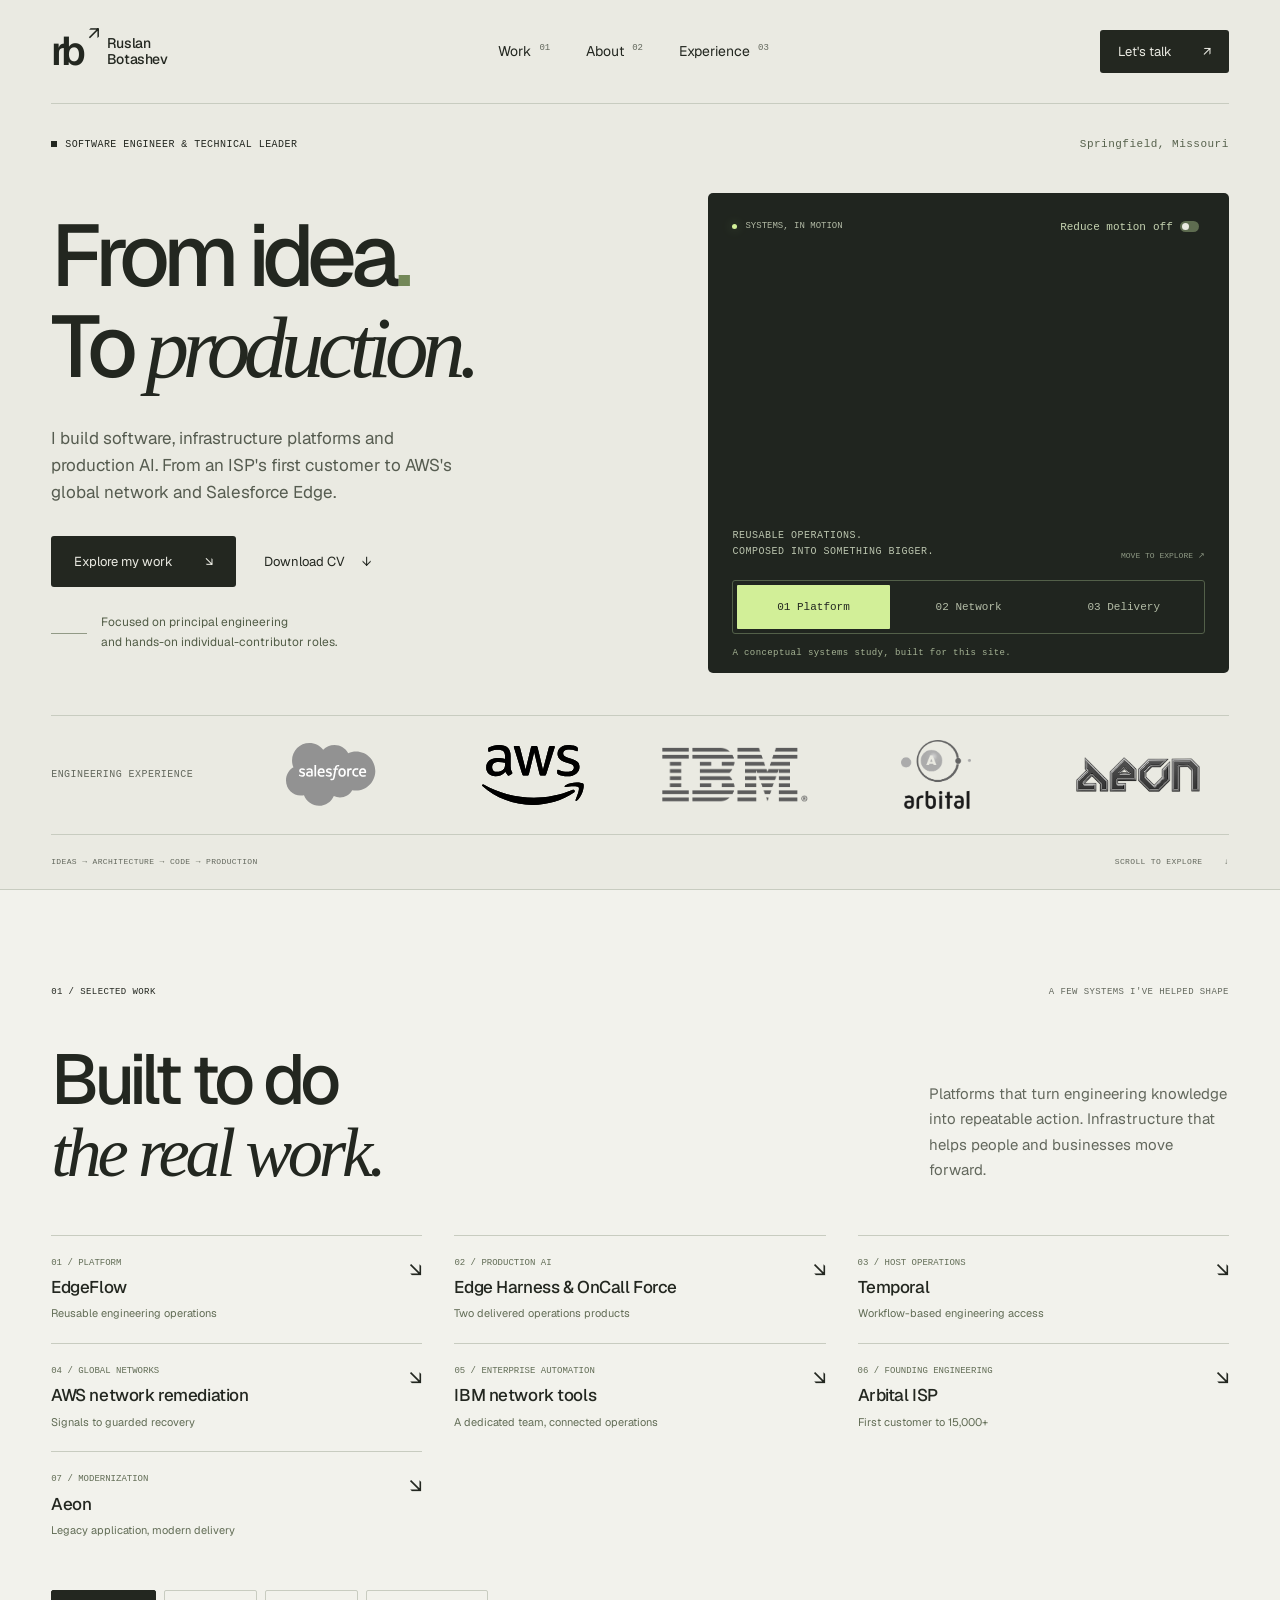
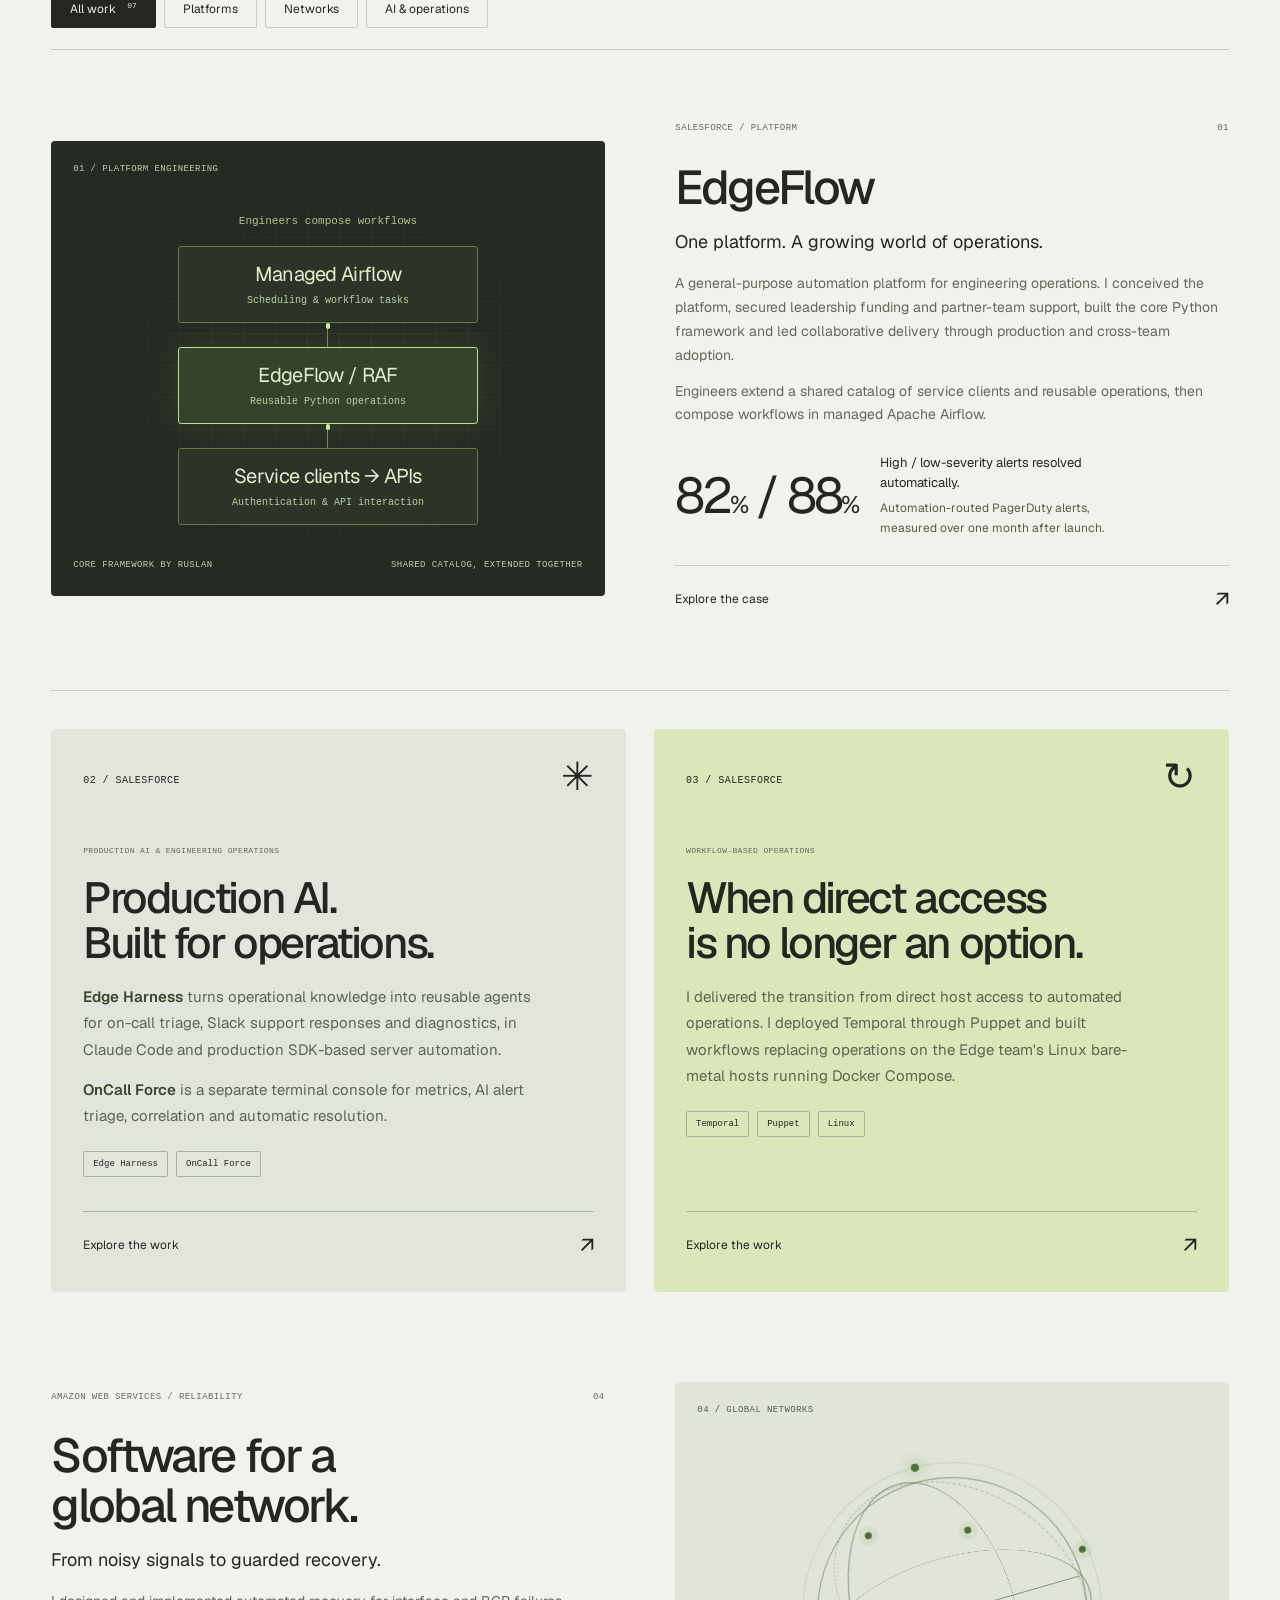
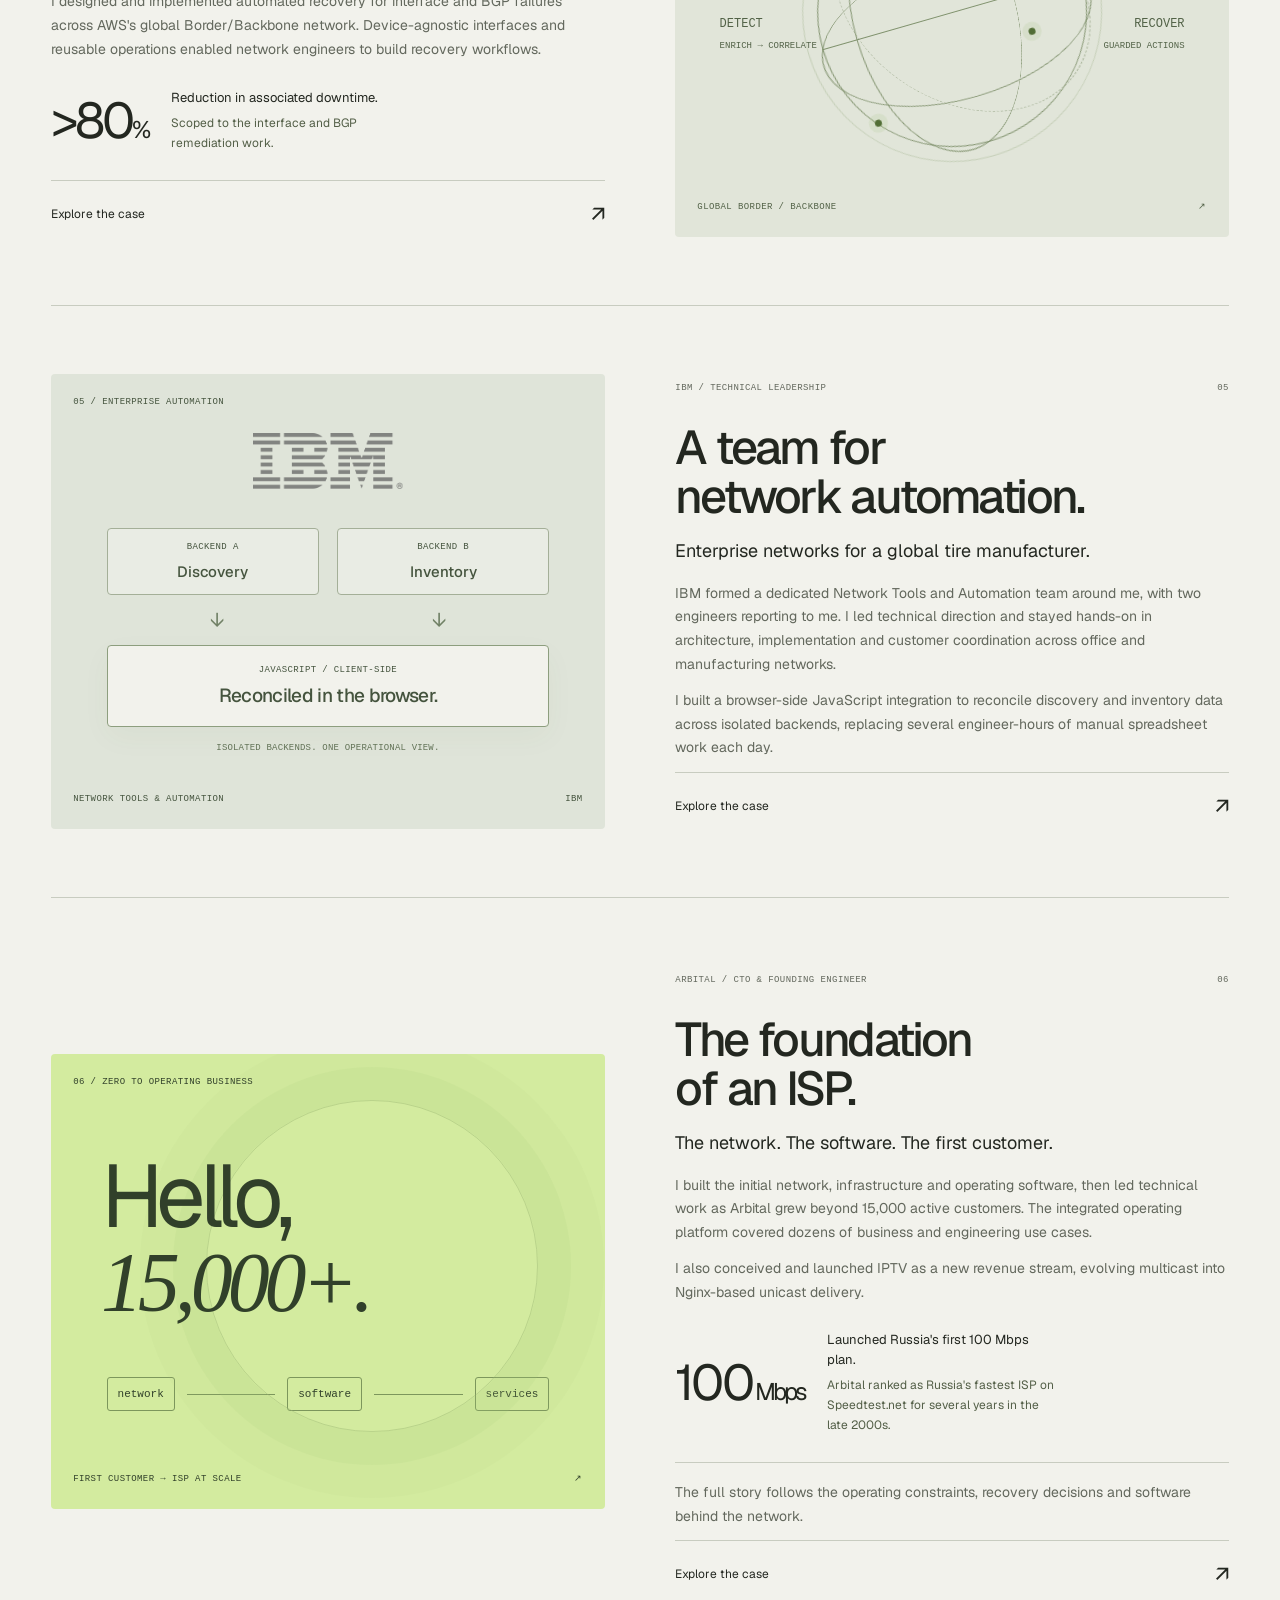
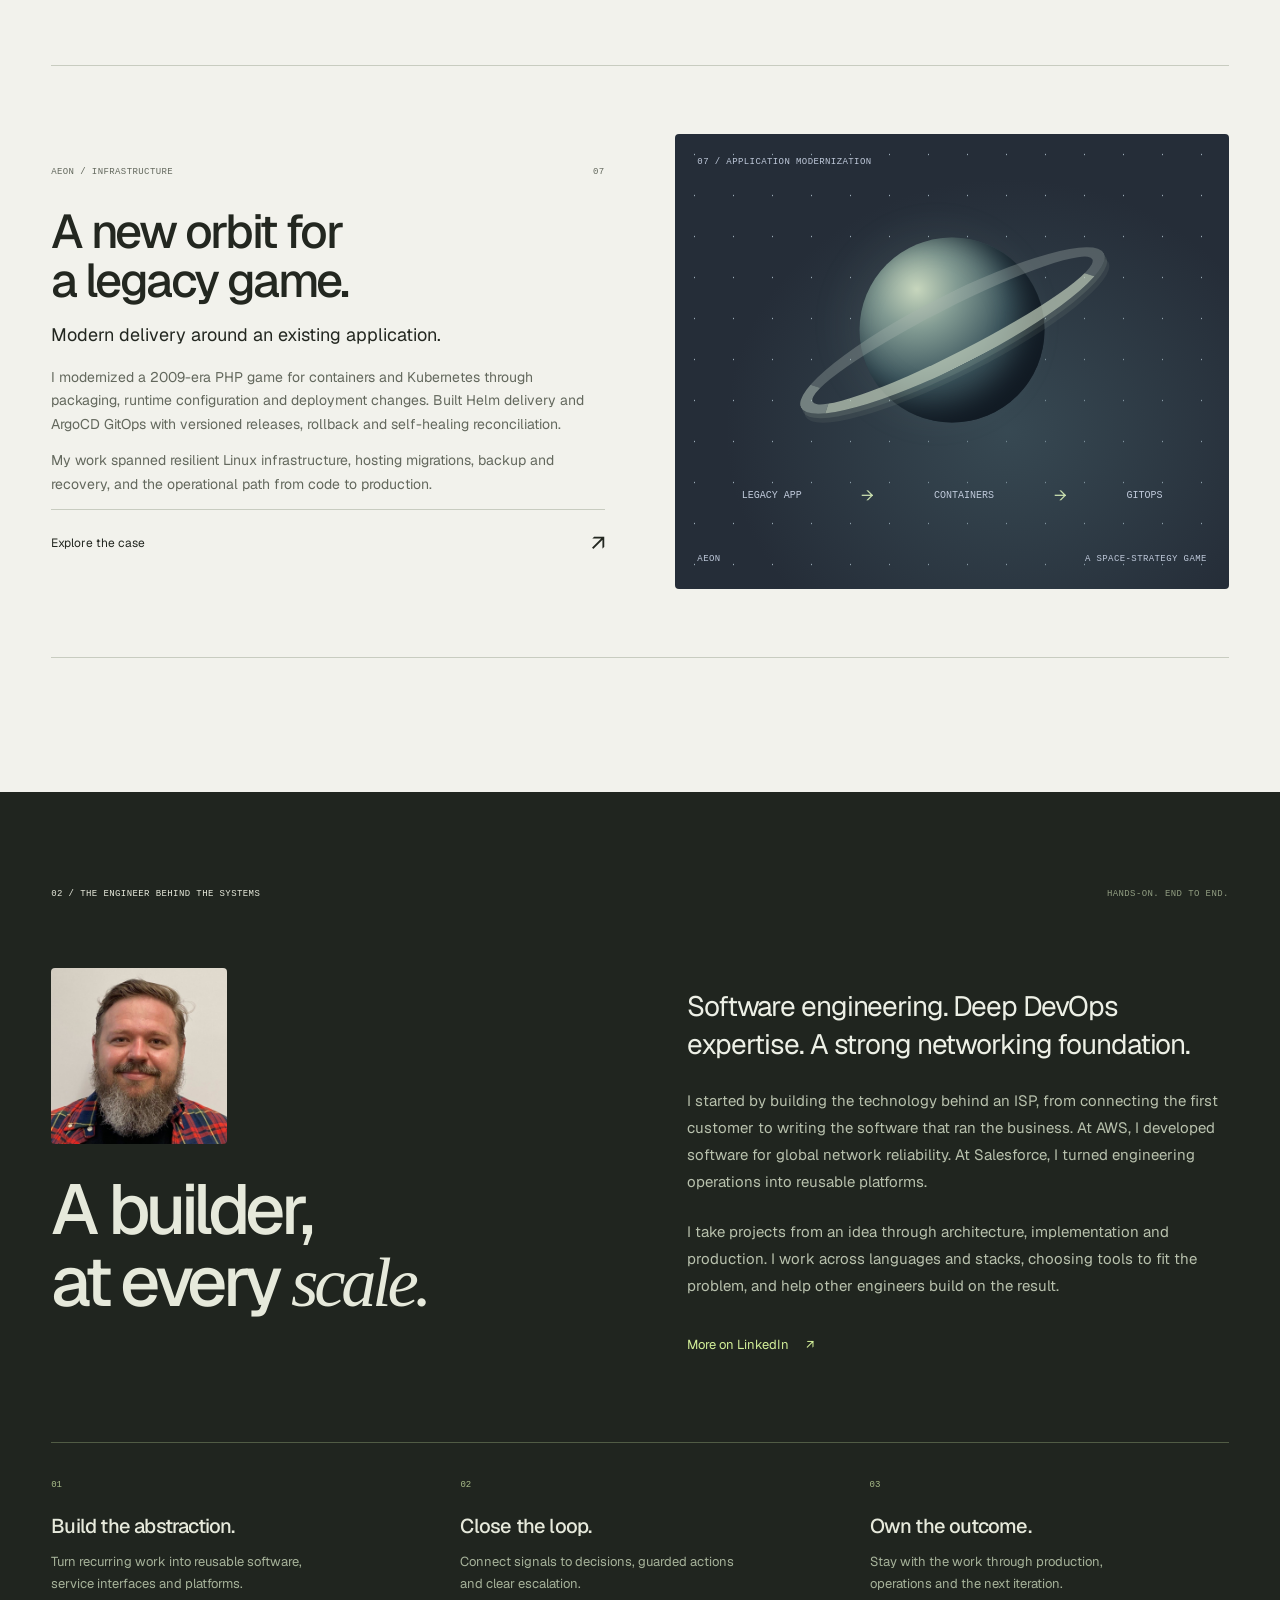
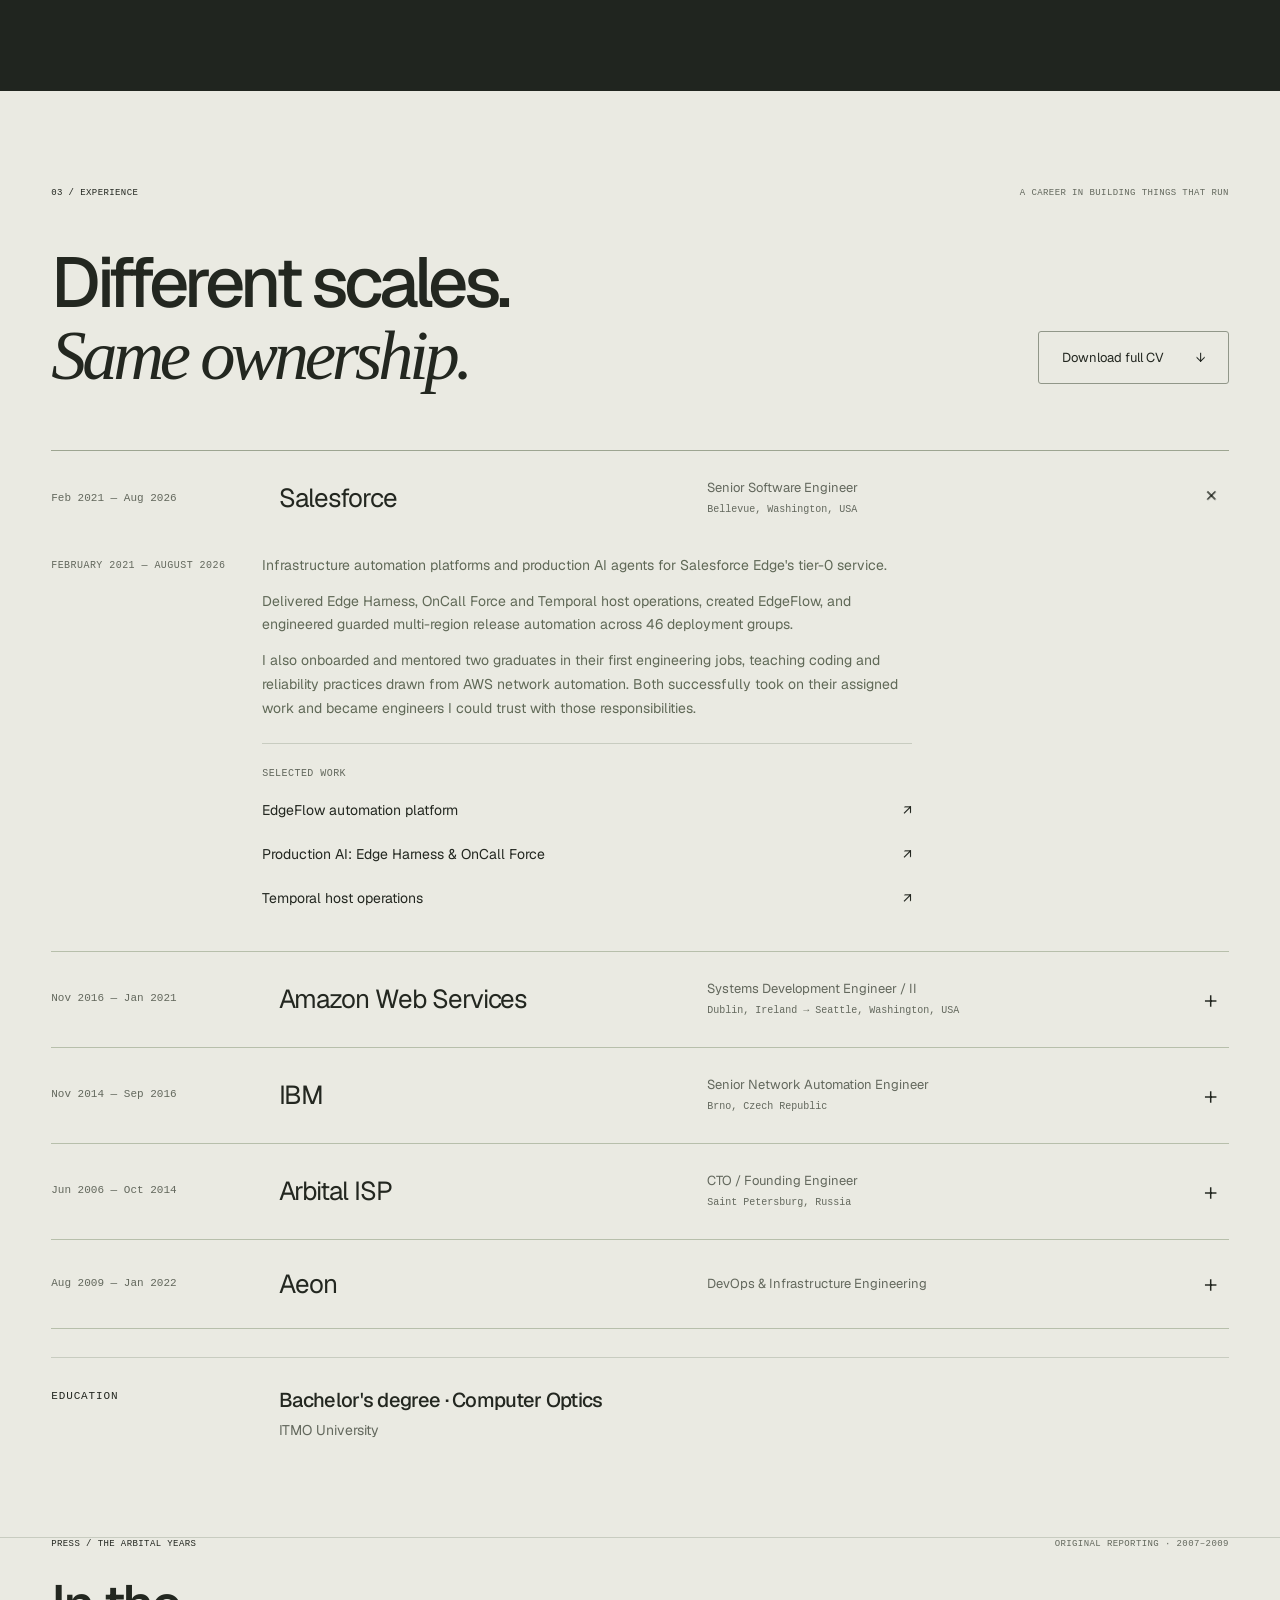
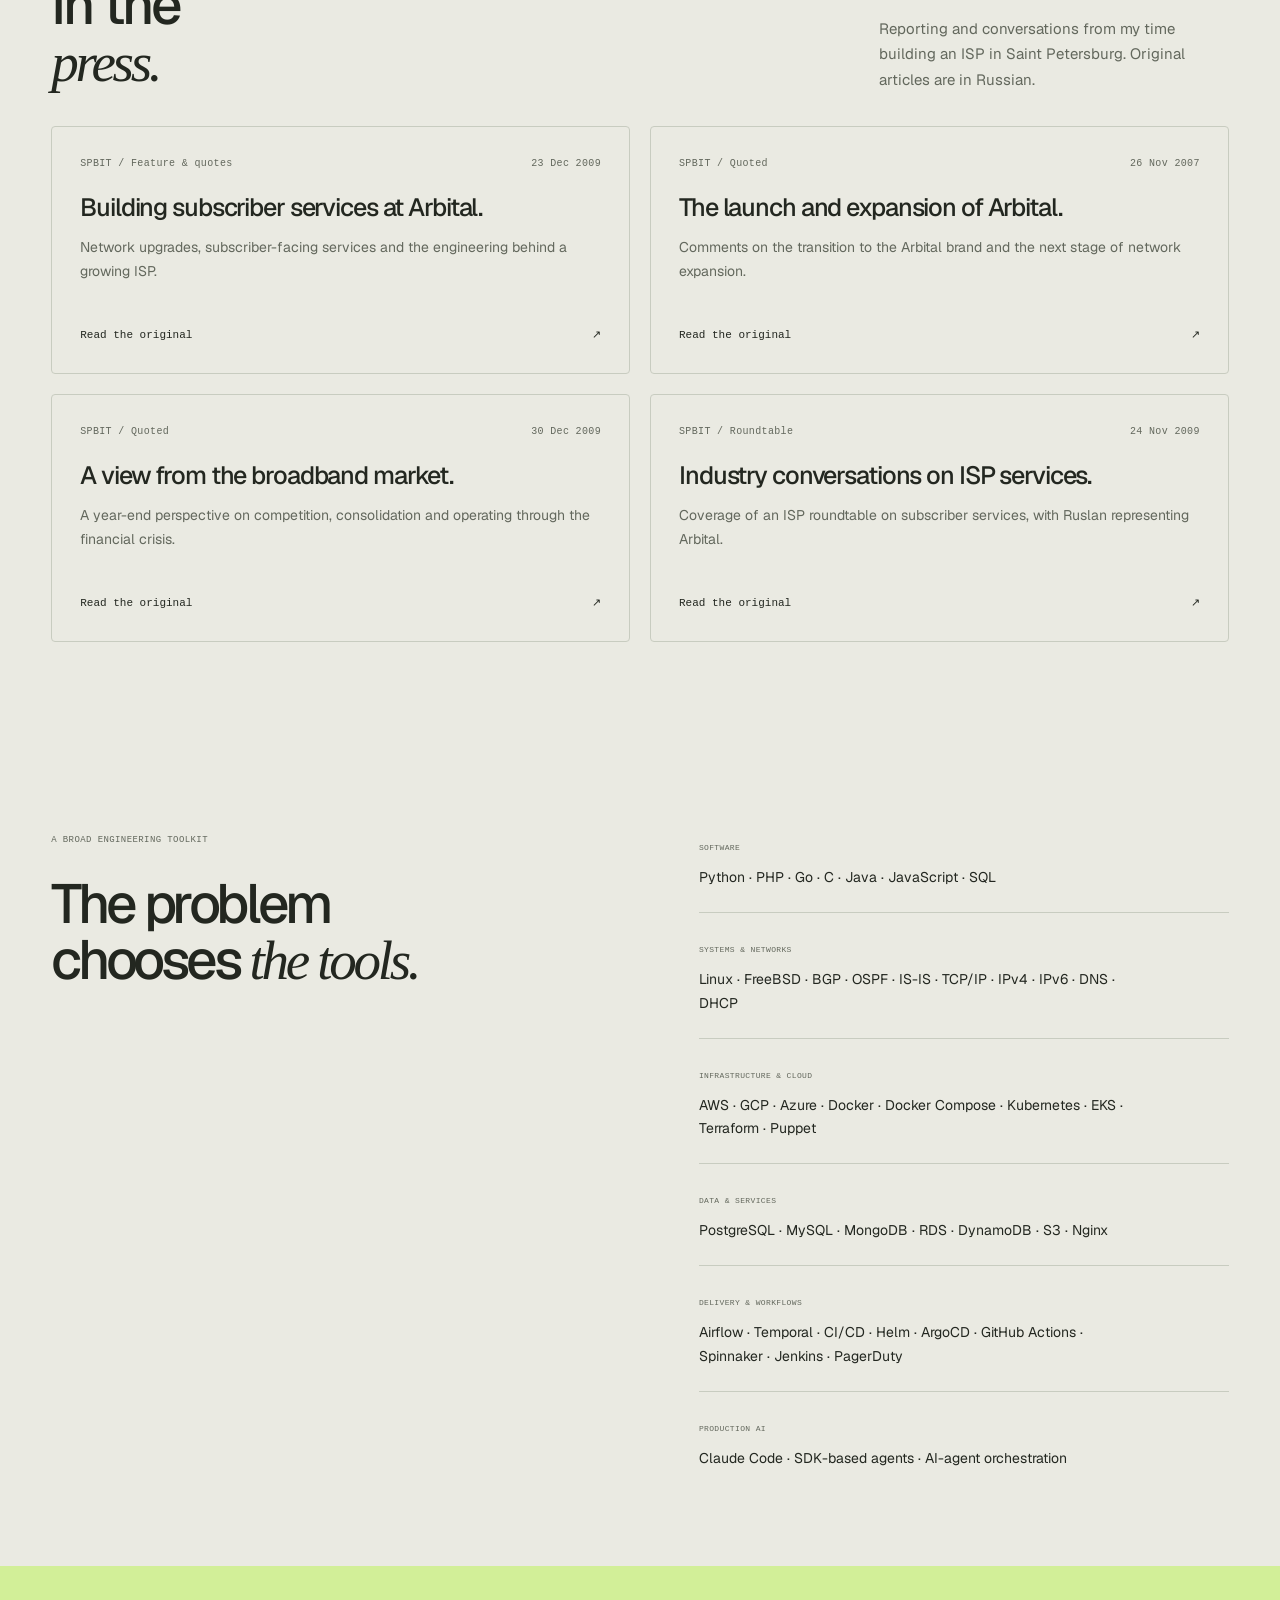
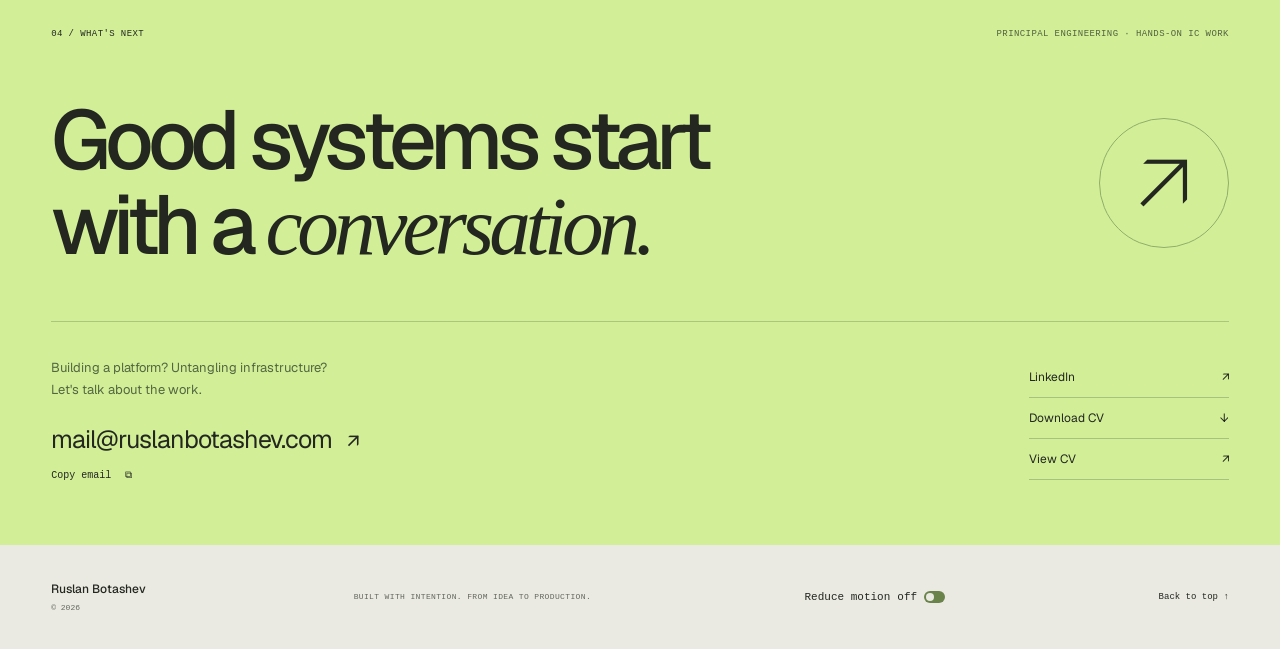
==== site/index.html @ de2573ec "Link every Experience entry to selected work" ====
<!doctype html>
<html lang="en">
<head>
  <meta charset="UTF-8">
  <meta name="viewport" content="width=device-width, initial-scale=1">
  <meta name="theme-color" content="#eaeae2">
  <meta name="description" content="Ruslan Botashev is a software engineer and technical leader building infrastructure platforms, production AI and reliable networks. Selected work from Salesforce, AWS, Arbital and Aeon.">
  <link rel="canonical" href="https://botashev.com/">
  <meta property="og:type" content="website">
  <meta property="og:title" content="Ruslan Botashev | Software Engineer & Technical Leader">
  <meta property="og:description" content="Software engineering, production AI and infrastructure platforms. Selected work from Salesforce, AWS, Arbital and Aeon.">
  <meta property="og:url" content="https://botashev.com/">
  <meta property="og:image" content="https://botashev.com/assets/social-card.png">
  <meta name="twitter:card" content="summary_large_image">
  <title>Ruslan Botashev | Software Engineer & Technical Leader</title>
  <link rel="icon" href="assets/favicon.svg" type="image/svg+xml">
  <link rel="preload" href="assets/fonts/Geist-Variable.woff2" as="font" type="font/woff2" crossorigin>
  <link rel="stylesheet" href="styles.css?v=1f8ae103ac42">
  <script type="application/ld+json">{"@context":"https://schema.org","@graph":[{"@type":"ProfilePage","@id":"https://botashev.com/#profile","url":"https://botashev.com/","name":"Ruslan Botashev | Software Engineer & Technical Leader","mainEntity":{"@id":"https://botashev.com/#person"}},{"@type":"Person","@id":"https://botashev.com/#person","name":"Ruslan Botashev","url":"https://botashev.com/","email":"mailto:mail@ruslanbotashev.com","sameAs":["https://www.linkedin.com/in/botashev/"],"knowsAbout":["Software engineering","Infrastructure automation","Production AI agents","Networking","DevOps"],"image":"https://botashev.com/assets/ruslan-botashev.jpg","alumniOf":{"@type":"CollegeOrUniversity","name":"ITMO University"}}]}</script>
  <script type="module" src="app.js?v=4fd43c1fb55c"></script>
</head>
<body>
  <a class="skip-link" href="#main">Skip to content</a>
  <div class="read-progress" aria-hidden="true"></div>
  <header class="site-header">
    <a class="brand" href="#" aria-label="Ruslan Botashev, home"><span class="brand-mark" aria-hidden="true">rb<span>↗</span></span><span>Ruslan<br>Botashev</span></a>
    <nav aria-label="Main navigation"><a href="#work">Work <span>01</span></a><a href="#about">About <span>02</span></a><a href="#experience">Experience <span>03</span></a><a class="nav-contact" href="#contact">Contact <span>04</span></a></nav>
    <a class="header-contact" href="#contact">Let's talk <span aria-hidden="true">↗</span></a>
    <button class="menu-toggle" aria-expanded="false" aria-controls="mobile-nav" aria-label="Open navigation"><span></span><span></span></button>
  </header>
  <nav class="mobile-nav" id="mobile-nav" aria-label="Mobile navigation" hidden><a href="#work">Selected work</a><a href="#about">About</a><a href="#experience">Experience</a><a href="#contact">Contact</a><a href="assets/Ruslan-Botashev-CV.pdf?v=bc68b4e3c583" download>Download CV ↓</a></nav>
  <main id="main">
    <section class="hero" aria-labelledby="hero-title">
      <div class="hero-topline"><span class="eyebrow"><span class="square"></span> SOFTWARE ENGINEER & TECHNICAL LEADER</span><span class="hero-location">Springfield, Missouri</span></div>
      <div class="hero-grid">
        <div class="hero-copy">
          <h1 id="hero-title"><span class="hero-line">From idea<span class="period">.</span></span><span class="hero-line">To <em>production.</em></span></h1>
          <p class="hero-description">I build software, infrastructure platforms and production AI. From an ISP's first customer to AWS's global network and Salesforce Edge.</p>
          <div class="hero-actions"><a class="button button-dark" href="#work">Explore my work <span aria-hidden="true">↘</span></a><a class="text-link" href="assets/Ruslan-Botashev-CV.pdf?v=bc68b4e3c583" download>Download CV <span aria-hidden="true">↓</span></a></div>
          <div class="hero-note"><span class="note-line"></span><p>Focused on principal engineering<br>and hands-on individual-contributor roles.</p></div>
        </div>
        <div class="system-study" aria-label="Interactive conceptual systems visualization">
          <div class="study-header"><span><span class="status-dot"></span> SYSTEMS, IN MOTION</span><button class="motion-toggle hero-motion" aria-pressed="false">Reduce motion <span data-motion-state aria-hidden="true">off</span><i aria-hidden="true"></i></button></div>
          <canvas id="systems-canvas" aria-hidden="true"></canvas>
          <div class="study-caption" aria-live="polite"><span id="study-label">REUSABLE OPERATIONS.<br>COMPOSED INTO SOMETHING BIGGER.</span><span class="study-drag">MOVE TO EXPLORE ↗</span></div>
          <div class="study-controls" role="group" aria-label="Visualization mode"><button class="active" data-mode="0" aria-pressed="true">01 Platform</button><button data-mode="1" aria-pressed="false">02 Network</button><button data-mode="2" aria-pressed="false">03 Delivery</button></div>
          <p class="study-footnote">A conceptual systems study, built for this site.</p>
        </div>
      </div>
      <div class="career-strip"><span class="eyebrow">ENGINEERING EXPERIENCE</span><ul class="company-logos" aria-label="Selected employers and projects"><li class="logo-salesforce"><img src="assets/logos/salesforce.svg" alt="Salesforce" width="120" height="70" decoding="async"></li><li class="logo-aws"><img src="assets/logos/aws.svg" alt="Amazon Web Services" width="120" height="70" decoding="async"></li><li class="logo-ibm"><img src="assets/logos/ibm.png" alt="IBM" width="1034" height="780" decoding="async"></li><li class="logo-arbital"><img src="assets/logos/arbital.png" alt="Arbital" width="200" height="198" decoding="async"></li><li class="logo-aeon"><img src="assets/logos/aeon.png" alt="Aeon" width="439" height="123" decoding="async"></li></ul></div>
      <div class="hero-bottom"><span>IDEAS → ARCHITECTURE → CODE → PRODUCTION</span><a href="#work">SCROLL TO EXPLORE <span aria-hidden="true">↓</span></a></div>
    </section>

    <section class="work section-pad" id="work" aria-labelledby="work-title">
      <div class="section-kicker reveal"><span>01 / SELECTED WORK</span><span>A FEW SYSTEMS I'VE HELPED SHAPE</span></div>
      <div class="section-heading reveal"><h2 id="work-title">Built to do<br><em>the real work.</em></h2><p>Platforms that turn engineering knowledge into repeatable action. Infrastructure that helps people and businesses move forward.</p></div>
      <nav class="work-index reveal" aria-label="Project overview">
        <a href="#edgeflow" data-work-jump><span>01 / PLATFORM</span><strong>EdgeFlow</strong><small>Reusable engineering operations</small><i aria-hidden="true">↘</i></a>
        <a href="#ai-operations" data-work-jump><span>02 / PRODUCTION AI</span><strong>Edge Harness & OnCall Force</strong><small>Two delivered operations products</small><i aria-hidden="true">↘</i></a>
        <a href="#temporal" data-work-jump><span>03 / HOST OPERATIONS</span><strong>Temporal</strong><small>Workflow-based engineering access</small><i aria-hidden="true">↘</i></a>
        <a href="#aws" data-work-jump><span>04 / GLOBAL NETWORKS</span><strong>AWS network remediation</strong><small>Signals to guarded recovery</small><i aria-hidden="true">↘</i></a>
        <a href="#ibm" data-work-jump><span>05 / ENTERPRISE AUTOMATION</span><strong>IBM network tools</strong><small>A dedicated team, connected operations</small><i aria-hidden="true">↘</i></a>
        <a href="#arbital" data-work-jump><span>06 / FOUNDING ENGINEERING</span><strong>Arbital ISP</strong><small>First customer to 15,000+</small><i aria-hidden="true">↘</i></a>
        <a href="#aeon" data-work-jump><span>07 / MODERNIZATION</span><strong>Aeon</strong><small>Legacy application, modern delivery</small><i aria-hidden="true">↘</i></a>
      </nav>
      <div class="filters reveal" role="group" aria-label="Filter selected work"><button data-filter="all" aria-pressed="true" class="active">All work <sup>07</sup></button><button data-filter="platform" aria-pressed="false">Platforms</button><button data-filter="network" aria-pressed="false">Networks</button><button data-filter="ai" aria-pressed="false">AI & operations</button></div>
      <p class="sr-only" id="filter-status" aria-live="polite">Showing all 7 projects</p>
      <div class="project-list">
        <article class="project project-featured reveal" data-category="platform" id="edgeflow">
          <div class="project-visual flow-visual" aria-hidden="true">
            <div class="visual-grid"></div><span class="visual-index">01 / PLATFORM ENGINEERING</span>
            <div class="flow-diagram"><p>Engineers compose workflows</p><div class="flow-layer airflow-layer"><strong>Managed Airflow</strong><span>Scheduling & workflow tasks</span></div><i class="flow-connector"></i><div class="flow-layer raf-layer"><strong>EdgeFlow / RAF</strong><span>Reusable Python operations</span></div><i class="flow-connector"></i><div class="flow-layer clients-layer"><strong>Service clients → APIs</strong><span>Authentication & API interaction</span></div></div>
            <div class="visual-bottom">CORE FRAMEWORK BY RUSLAN<span>SHARED CATALOG, EXTENDED TOGETHER</span></div>
          </div>
          <div class="project-content"><div class="project-meta"><span>SALESFORCE / PLATFORM</span><span>01</span></div><h3>EdgeFlow</h3><p class="project-deck">One platform. A growing world of operations.</p><p>A general-purpose automation platform for engineering operations. I conceived the platform, secured leadership funding and partner-team support, built the core Python framework and led collaborative delivery through production and cross-team adoption.</p><p>Engineers extend a shared catalog of service clients and reusable operations, then compose workflows in managed Apache Airflow.</p><div class="project-outcome"><span class="outcome-number">82<span>%</span> / 88<span>%</span></span><p>High / low-severity alerts resolved automatically.<small>Automation-routed PagerDuty alerts, measured over one month after launch.</small></p></div><a class="case-link" data-case="edgeflow" href="work/edgeflow/">Explore the case <span aria-hidden="true">↗</span></a></div>
        </article>
        <div class="project-pair">
          <article class="project-small reveal" data-category="ai" id="ai-operations"><div class="small-meta"><span>02 / SALESFORCE</span><span class="mini-glyph" aria-hidden="true">✳</span></div><span class="eyebrow">PRODUCTION AI & ENGINEERING OPERATIONS</span><h3>Production AI.<br>Built for operations.</h3><p><strong>Edge Harness</strong> turns operational knowledge into reusable agents for on-call triage, Slack support responses and diagnostics, in Claude Code and production SDK-based server automation.</p><p><strong>OnCall Force</strong> is a separate terminal console for metrics, AI alert triage, correlation and automatic resolution.</p><div class="small-tags"><span>Edge Harness</span><span>OnCall Force</span></div><a class="case-link" data-case="ai" href="work/production-ai/">Explore the work <span aria-hidden="true">↗</span></a></article>
          <article class="project-small project-small-lime reveal" data-category="platform" id="temporal"><div class="small-meta"><span>03 / SALESFORCE</span><span class="mini-glyph" aria-hidden="true">↻</span></div><span class="eyebrow">WORKFLOW-BASED OPERATIONS</span><h3>When direct access<br>is no longer an option.</h3><p>I delivered the transition from direct host access to automated operations. I deployed Temporal through Puppet and built workflows replacing operations on the Edge team's Linux bare-metal hosts running Docker Compose.</p><div class="small-tags"><span>Temporal</span><span>Puppet</span><span>Linux</span></div><a class="case-link" data-case="temporal" href="work/temporal-host-operations/">Explore the work <span aria-hidden="true">↗</span></a></article>
        </div>
        <article class="project project-reverse reveal" data-category="network" id="aws">
          <div class="project-visual network-visual" aria-hidden="true"><span class="visual-index">04 / GLOBAL NETWORKS</span><div class="network-world"><div class="world-ring ring-a"></div><div class="world-ring ring-b"></div><div class="world-ring ring-c"></div><div class="world-ring ring-d"></div><div class="world-axis"></div><span class="map-node node-a"></span><span class="map-node node-b"></span><span class="map-node node-c"></span><span class="map-node node-d"></span><span class="map-node node-e"></span><div class="world-orbit"><i></i></div></div><div class="network-label label-left">DETECT<br><span>ENRICH → CORRELATE</span></div><div class="network-label label-right">RECOVER<br><span>GUARDED ACTIONS</span></div><div class="visual-bottom">GLOBAL BORDER / BACKBONE <span>↗</span></div></div>
          <div class="project-content"><div class="project-meta"><span>AMAZON WEB SERVICES / RELIABILITY</span><span>04</span></div><h3>Software for a<br>global network.</h3><p class="project-deck">From noisy signals to guarded recovery.</p><p>I designed and implemented automated recovery for interface and BGP failures across AWS's global Border/Backbone network. Device-agnostic interfaces and reusable operations enabled network engineers to build recovery workflows.</p><div class="project-outcome"><span class="outcome-number">&gt;80<span>%</span></span><p>Reduction in associated downtime.<small>Scoped to the interface and BGP remediation work.</small></p></div><a class="case-link" data-case="aws" href="work/aws-network-remediation/">Explore the case <span aria-hidden="true">↗</span></a></div>
        </article>
        <article class="project reveal" data-category="network" id="ibm">
          <div class="project-visual ibm-visual" aria-hidden="true"><span class="visual-index">05 / ENTERPRISE AUTOMATION</span><div class="ibm-case-mark"><img src="assets/logos/ibm.png" alt="" width="1034" height="780" loading="lazy" decoding="async"></div><div class="ibm-diagram"><div class="ibm-sources"><div><span>BACKEND A</span><strong>Discovery</strong></div><div><span>BACKEND B</span><strong>Inventory</strong></div></div><div class="ibm-path"><span>↓</span><span>↓</span></div><div class="ibm-reconcile"><span>JAVASCRIPT / CLIENT-SIDE</span><strong>Reconciled in the browser.</strong></div><p class="ibm-constraint">ISOLATED BACKENDS. ONE OPERATIONAL VIEW.</p></div><div class="visual-bottom">NETWORK TOOLS &amp; AUTOMATION <span>IBM</span></div></div>
          <div class="project-content"><div class="project-meta"><span>IBM / TECHNICAL LEADERSHIP</span><span>05</span></div><h3>A team for<br>network automation.</h3><p class="project-deck">Enterprise networks for a global tire manufacturer.</p><p>IBM formed a dedicated Network Tools and Automation team around me, with two engineers reporting to me. I led technical direction and stayed hands-on in architecture, implementation and customer coordination across office and manufacturing networks.</p><p>I built a browser-side JavaScript integration to reconcile discovery and inventory data across isolated backends, replacing several engineer-hours of manual spreadsheet work each day.</p><a class="case-link" data-case="ibm" href="work/ibm-network-automation/">Explore the case <span aria-hidden="true">↗</span></a></div>
        </article>
        <article class="project reveal" data-category="network" id="arbital">
          <div class="project-visual isp-visual" aria-hidden="true"><span class="visual-index">06 / ZERO TO OPERATING BUSINESS</span><div class="isp-type">Hello,<br><em>15,000+.</em></div><div class="isp-network"><span>network</span><i></i><span>software</span><i></i><span>services</span></div><div class="visual-bottom">FIRST CUSTOMER → ISP AT SCALE <span>↗</span></div></div>
          <div class="project-content"><div class="project-meta"><span>ARBITAL / CTO & FOUNDING ENGINEER</span><span>06</span></div><h3>The foundation<br>of an ISP.</h3><p class="project-deck">The network. The software. The first customer.</p><p>I built the initial network, infrastructure and operating software, then led technical work as Arbital grew beyond 15,000 active customers. The integrated operating platform covered dozens of business and engineering use cases.</p><p>I also conceived and launched IPTV as a new revenue stream, evolving multicast into Nginx-based unicast delivery.</p><div class="project-outcome compact-outcome"><span class="outcome-number">100<span> Mbps</span></span><p>Launched Russia's first 100 Mbps plan.<small>Arbital ranked as Russia's fastest ISP on Speedtest.net for several years in the late 2000s.</small></p></div><p class="story-teaser">The full story follows the operating constraints, recovery decisions and software behind the network.</p><a class="case-link" data-case="arbital" href="work/arbital/">Explore the case <span aria-hidden="true">↗</span></a></div>
        </article>
        <article class="project project-reverse reveal" data-category="platform" id="aeon">
          <div class="project-visual aeon-visual" aria-hidden="true"><span class="visual-index">07 / APPLICATION MODERNIZATION</span><div class="planet"><span class="planet-ring"></span></div><div class="aeon-path"><span>LEGACY APP</span><i>→</i><span>CONTAINERS</span><i>→</i><span>GITOPS</span></div><div class="visual-bottom">AEON <span>A SPACE-STRATEGY GAME</span></div></div>
          <div class="project-content"><div class="project-meta"><span>AEON / INFRASTRUCTURE</span><span>07</span></div><h3>A new orbit for<br>a legacy game.</h3><p class="project-deck">Modern delivery around an existing application.</p><p>I modernized a 2009-era PHP game for containers and Kubernetes through packaging, runtime configuration and deployment changes. Built Helm delivery and ArgoCD GitOps with versioned releases, rollback and self-healing reconciliation.</p><p>My work spanned resilient Linux infrastructure, hosting migrations, backup and recovery, and the operational path from code to production.</p><a class="case-link" data-case="aeon" href="work/aeon/">Explore the case <span aria-hidden="true">↗</span></a></div>
        </article>

      </div>
    </section>

    <section class="about section-pad" id="about" aria-labelledby="about-title"><div class="section-kicker reveal"><span>02 / THE ENGINEER BEHIND THE SYSTEMS</span><span>HANDS-ON. END TO END.</span></div><div class="about-grid"><div class="about-title reveal"><figure class="about-portrait"><img src="assets/ruslan-botashev.jpg" alt="Ruslan Botashev" width="800" height="800" loading="lazy" decoding="async"></figure><h2 id="about-title">A builder,<br>at every <em>scale.</em></h2></div><div class="about-copy reveal"><p class="lead">Software engineering. Deep DevOps expertise. A strong networking foundation.</p><p>I started by building the technology behind an ISP, from connecting the first customer to writing the software that ran the business. At AWS, I developed software for global network reliability. At Salesforce, I turned engineering operations into reusable platforms.</p><p>I take projects from an idea through architecture, implementation and production. I work across languages and stacks, choosing tools to fit the problem, and help other engineers build on the result.</p><a class="text-link" href="https://www.linkedin.com/in/botashev/" target="_blank" rel="noopener noreferrer">More on LinkedIn <span aria-hidden="true">↗</span></a></div></div><div class="capabilities reveal"><div><span>01</span><h3>Build the abstraction.</h3><p>Turn recurring work into reusable software, service interfaces and platforms.</p></div><div><span>02</span><h3>Close the loop.</h3><p>Connect signals to decisions, guarded actions and clear escalation.</p></div><div><span>03</span><h3>Own the outcome.</h3><p>Stay with the work through production, operations and the next iteration.</p></div></div></section>

    <section class="experience section-pad" id="experience" aria-labelledby="experience-title"><div class="section-kicker reveal"><span>03 / EXPERIENCE</span><span>A CAREER IN BUILDING THINGS THAT RUN</span></div><div class="experience-heading reveal"><h2 id="experience-title">Different scales.<br><em>Same ownership.</em></h2><a class="button button-outline" href="assets/Ruslan-Botashev-CV.pdf?v=bc68b4e3c583" download>Download full CV <span aria-hidden="true">↓</span></a></div><div class="timeline reveal">
      <details open><summary><span class="timeline-date">Feb 2021 — Aug 2026</span><span class="timeline-company">Salesforce</span><span class="timeline-position"><span class="timeline-role">Senior Software Engineer</span><span class="timeline-location">Bellevue, Washington, USA</span></span><span class="timeline-toggle" aria-hidden="true">+</span></summary><div class="timeline-body"><span>FEBRUARY 2021 — AUGUST 2026</span><div><p>Infrastructure automation platforms and production AI agents for Salesforce Edge's tier-0 service.</p><p>Delivered Edge Harness, OnCall Force and Temporal host operations, created EdgeFlow, and engineered guarded multi-region release automation across 46 deployment groups.</p><p>I also onboarded and mentored two graduates in their first engineering jobs, teaching coding and reliability practices drawn from AWS network automation. Both successfully took on their assigned work and became engineers I could trust with those responsibilities.</p><nav class="timeline-work" aria-label="Selected work from Salesforce"><span class="timeline-work-label">Selected work</span><ul><li><a data-case="edgeflow" href="work/edgeflow/">EdgeFlow automation platform <span aria-hidden="true">↗</span></a></li><li><a data-case="ai" href="work/production-ai/">Production AI: Edge Harness &amp; OnCall Force <span aria-hidden="true">↗</span></a></li><li><a data-case="temporal" href="work/temporal-host-operations/">Temporal host operations <span aria-hidden="true">↗</span></a></li></ul></nav></div></div></details>
      <details><summary><span class="timeline-date">Nov 2016 — Jan 2021</span><span class="timeline-company">Amazon Web Services</span><span class="timeline-position"><span class="timeline-role">Systems Development Engineer / II</span><span class="timeline-location">Dublin, Ireland → Seattle, Washington, USA</span></span><span class="timeline-toggle" aria-hidden="true">+</span></summary><div class="timeline-body"><span>NOVEMBER 2016 — JANUARY 2021</span><div><p>Software for detection, investigation and recovery across AWS's global network, in Dublin and Seattle.</p><p>Built remediation, correlation and reusable device abstractions. Co-designed and implemented components of a modular platform migration, and helped the team execute the production cutover.</p><nav class="timeline-work" aria-label="Selected work from Amazon Web Services"><span class="timeline-work-label">Selected work</span><ul><li><a data-case="aws" href="work/aws-network-remediation/">Global network remediation <span aria-hidden="true">↗</span></a></li></ul></nav></div></div></details>
      <details><summary><span class="timeline-date">Nov 2014 — Sep 2016</span><span class="timeline-company">IBM</span><span class="timeline-position"><span class="timeline-role">Senior Network Automation Engineer</span><span class="timeline-location">Brno, Czech Republic</span></span><span class="timeline-toggle" aria-hidden="true">+</span></summary><div class="timeline-body"><span>NOVEMBER 2014 — SEPTEMBER 2016</span><div><p>Led a dedicated Network Tools and Automation team for a global tire manufacturer, with two engineers reporting to me.</p><p>IBM formed the team around me. I remained hands-on in architecture, implementation and customer coordination, replaced manual reconciliation with browser-side integration, and received an IBM service-excellence award.</p><nav class="timeline-work" aria-label="Selected work from IBM"><span class="timeline-work-label">Selected work</span><ul><li><a data-case="ibm" href="work/ibm-network-automation/">Network tools &amp; automation <span aria-hidden="true">↗</span></a></li></ul></nav></div></div></details>
      <details><summary><span class="timeline-date">Jun 2006 — Oct 2014</span><span class="timeline-company">Arbital ISP</span><span class="timeline-position"><span class="timeline-role">CTO / Founding Engineer</span><span class="timeline-location">Saint Petersburg, Russia</span></span><span class="timeline-toggle" aria-hidden="true">+</span></summary><div class="timeline-body"><span>JUNE 2006 — OCTOBER 2014</span><div><p>Built and led the ISP's technology across network architecture, business software and production operations.</p><p>Established the initial network and operating platform, launched IPTV and led technical work as the ISP grew beyond 15,000 active customers.</p><nav class="timeline-work" aria-label="Selected work from Arbital ISP"><span class="timeline-work-label">Selected work</span><ul><li><a data-case="arbital" href="work/arbital/">Building the ISP <span aria-hidden="true">↗</span></a></li></ul></nav></div></div></details>
      <details><summary><span class="timeline-date">Aug 2009 — Jan 2022</span><span class="timeline-company">Aeon</span><span class="timeline-position"><span class="timeline-role">DevOps & Infrastructure Engineering</span></span><span class="timeline-toggle" aria-hidden="true">+</span></summary><div class="timeline-body"><span>AUGUST 2009 — JANUARY 2022<br>CONSULTING THEREAFTER</span><div><p>Infrastructure and operations for a space-strategy game, alongside other positions.</p><p>Resilient hosting, application containerization, Kubernetes delivery, Helm and ArgoCD GitOps. January 2022 is an approximate transition to consulting.</p><nav class="timeline-work" aria-label="Selected work from Aeon"><span class="timeline-work-label">Selected work</span><ul><li><a data-case="aeon" href="work/aeon/">Legacy application modernization <span aria-hidden="true">↗</span></a></li></ul></nav></div></div></details>
    </div><div class="education-row reveal"><h3>Education</h3><div><p class="education-degree">Bachelor's degree · Computer Optics</p><p class="education-institution">ITMO University</p></div></div></section>

    <section class="press-section section-pad" id="press" aria-labelledby="press-title">
      <div class="section-kicker reveal"><span>PRESS / THE ARBITAL YEARS</span><span>ORIGINAL REPORTING · 2007–2009</span></div>
      <div class="press-heading reveal"><h2 id="press-title">In the<br><em>press.</em></h2><p>Reporting and conversations from my time building an ISP in Saint Petersburg. Original articles are in Russian.</p></div>
      <div class="press-grid reveal"><article class="press-card"><div class="press-meta"><span>SPBIT / Feature & quotes</span><time datetime="2009-12-23">23 Dec 2009</time></div><h3>Building subscriber services at Arbital.</h3><p>Network upgrades, subscriber-facing services and the engineering behind a growing ISP.</p><a class="press-link" href="https://spbit.ru/news/n66606" hreflang="ru" target="_blank" rel="noopener noreferrer">Read the original <span aria-hidden="true">↗</span><span class="sr-only"> — Building subscriber services at Arbital. In Russian</span></a></article><article class="press-card"><div class="press-meta"><span>SPBIT / Quoted</span><time datetime="2007-11-26">26 Nov 2007</time></div><h3>The launch and expansion of Arbital.</h3><p>Comments on the transition to the Arbital brand and the next stage of network expansion.</p><a class="press-link" href="https://spbit.ru/news/n43258" hreflang="ru" target="_blank" rel="noopener noreferrer">Read the original <span aria-hidden="true">↗</span><span class="sr-only"> — The launch and expansion of Arbital. In Russian</span></a></article><article class="press-card"><div class="press-meta"><span>SPBIT / Quoted</span><time datetime="2009-12-30">30 Dec 2009</time></div><h3>A view from the broadband market.</h3><p>A year-end perspective on competition, consolidation and operating through the financial crisis.</p><a class="press-link" href="https://spbit.ru/news/n66790" hreflang="ru" target="_blank" rel="noopener noreferrer">Read the original <span aria-hidden="true">↗</span><span class="sr-only"> — A view from the broadband market. In Russian</span></a></article><article class="press-card"><div class="press-meta"><span>SPBIT / Roundtable</span><time datetime="2009-11-24">24 Nov 2009</time></div><h3>Industry conversations on ISP services.</h3><p>Coverage of an ISP roundtable on subscriber services, with Ruslan representing Arbital.</p><a class="press-link" href="https://spbit.ru/news/doktor-veb-i-peterburgskie-provaydery-vstretilis-licom-k-licu-chtoby-obsudit-servis-193727" hreflang="ru" target="_blank" rel="noopener noreferrer">Read the original <span aria-hidden="true">↗</span><span class="sr-only"> — Industry conversations on ISP services. In Russian</span></a></article></div>
    </section>

    <section class="toolbox section-pad" aria-labelledby="toolbox-title"><div class="toolbox-heading reveal"><span class="eyebrow">A BROAD ENGINEERING TOOLKIT</span><h2 id="toolbox-title">The problem<br>chooses <em>the tools.</em></h2></div><div class="toolbox-list reveal"><div><span>SOFTWARE</span><p>Python · PHP · Go · C · Java · JavaScript · SQL</p></div><div><span>SYSTEMS & NETWORKS</span><p>Linux · FreeBSD · BGP · OSPF · IS-IS · TCP/IP · IPv4 · IPv6 · DNS · DHCP</p></div><div><span>INFRASTRUCTURE & CLOUD</span><p>AWS · GCP · Azure · Docker · Docker Compose · Kubernetes · EKS · Terraform · Puppet</p></div><div><span>DATA & SERVICES</span><p>PostgreSQL · MySQL · MongoDB · RDS · DynamoDB · S3 · Nginx</p></div><div><span>DELIVERY & WORKFLOWS</span><p>Airflow · Temporal · CI/CD · Helm · ArgoCD · GitHub Actions · Spinnaker · Jenkins · PagerDuty</p></div><div><span>PRODUCTION AI</span><p>Claude Code · SDK-based agents · AI-agent orchestration</p></div></div></section>

    <section class="contact section-pad" id="contact" aria-labelledby="contact-title"><div class="section-kicker reveal"><span>04 / WHAT'S NEXT</span><span>PRINCIPAL ENGINEERING · HANDS-ON IC WORK</span></div><div class="contact-main reveal"><h2 id="contact-title">Good systems start<br>with a <em>conversation.</em></h2><a class="contact-arrow" href="mailto:mail@ruslanbotashev.com" aria-label="Email Ruslan Botashev"><span aria-hidden="true">↗</span></a></div><div class="contact-bottom reveal"><div><p>Building a platform? Untangling infrastructure?<br>Let's talk about the work.</p><a class="email-link" href="mailto:mail@ruslanbotashev.com">mail@ruslanbotashev.com <span aria-hidden="true">↗</span></a><button class="copy-email" aria-label="Copy email address">Copy email <span aria-hidden="true">⧉</span></button><span class="copy-status" role="status"></span></div><div class="contact-links"><a href="https://www.linkedin.com/in/botashev/" target="_blank" rel="noopener noreferrer">LinkedIn <span aria-hidden="true">↗</span></a><a href="assets/Ruslan-Botashev-CV.pdf?v=bc68b4e3c583" download>Download CV <span aria-hidden="true">↓</span></a><a href="assets/Ruslan-Botashev-CV.pdf?v=bc68b4e3c583" target="_blank" rel="noopener noreferrer">View CV <span aria-hidden="true">↗</span></a></div></div></section>
  </main>
  <footer class="site-footer"><a href="#" class="footer-name">Ruslan Botashev<span>© 2026</span></a><span>BUILT WITH INTENTION. FROM IDEA TO PRODUCTION.</span><button class="motion-toggle" aria-pressed="false">Reduce motion <span data-motion-state aria-hidden="true">off</span><i aria-hidden="true"></i></button><a class="back-top" href="#">Back to top ↑</a></footer>
  <dialog id="case-dialog" aria-labelledby="case-title"><div class="dialog-top"><span>SELECTED WORK / CASE NOTES</span><button class="dialog-close" aria-label="Close case study">Close <span aria-hidden="true">×</span></button></div><div id="case-content"></div><div class="dialog-bottom"><a class="dialog-full-case" href="work/edgeflow/">Open full case ↗</a><a href="mailto:mail@ruslanbotashev.com">Discuss this work ↗</a></div></dialog>
  <noscript><p class="noscript-note">Work, full case studies, experience and CV downloads are available without JavaScript. Enable it for the interactive systems study.</p></noscript>
</body>
</html>
---- site/styles.css ----
@font-face{font-family:SiteGrotesk;src:url("assets/fonts/Geist-Variable.woff2") format("woff2");font-weight:100 900;font-display:swap}
:root{--paper:#eaeae2;--paper-light:#f2f2ec;--ink:#232720;--muted:#63685d;--line:#c8ccc0;--lime:#d2ef98;--dark:#20251f;--mono:"SFMono-Regular",Consolas,"Liberation Mono",monospace;--sans:SiteGrotesk,Arial,Helvetica,sans-serif;--ease:cubic-bezier(.22,1,.36,1)}
*{box-sizing:border-box}html{scroll-behavior:smooth;scroll-padding-top:100px}body{margin:0;background:var(--paper);color:var(--ink);font-family:var(--sans);font-size:16px;-webkit-font-smoothing:antialiased}button,a{-webkit-tap-highlight-color:transparent}a{color:inherit;text-decoration:none}button{font:inherit;color:inherit;cursor:pointer}button:disabled{cursor:default}button,a,summary{touch-action:manipulation}button:focus-visible,a:focus-visible,summary:focus-visible{outline:2px solid #508313;outline-offset:6px}button{border:0;background:none}h1,h2,h3,p{margin:0}h1,h2,h3{font-weight:500}h2{font-size:clamp(44px,5.5vw,84px);line-height:1.02;letter-spacing:-.065em}em{font-family:Georgia,"Times New Roman",serif;font-weight:400;letter-spacing:-.06em}::selection{background:var(--lime);color:var(--ink)}[hidden]{display:none!important}.sr-only{position:absolute;width:1px;height:1px;padding:0;margin:-1px;overflow:hidden;clip:rect(0,0,0,0);white-space:nowrap;border:0}.skip-link{position:fixed;left:20px;top:-100px;z-index:100;padding:12px 20px;background:var(--lime)}.skip-link:focus{top:20px}.read-progress{position:fixed;left:0;top:0;width:100%;height:3px;z-index:100;background:#718b4c;transform-origin:left;transform:scaleX(0)}
.site-header{height:104px;margin:0 4%;display:flex;align-items:center;justify-content:space-between;border-bottom:1px solid var(--line);position:relative;z-index:10}.brand{display:flex;align-items:center;gap:14px;font-size:14px;line-height:1.16;font-weight:500;letter-spacing:-.03em}.brand-mark{font-size:40px;font-weight:600;letter-spacing:-.13em;position:relative;padding-right:12px}.brand-mark>span{font-size:19px;position:absolute;right:-2px;top:-5px;font-weight:400}.site-header nav{display:flex;gap:36px}.site-header nav a{font-size:14px}.site-header nav a span{font:9px var(--mono);vertical-align:super;margin-left:4px;color:var(--muted)}.site-header nav a::after,.text-link::after{content:"";display:block;height:1px;background:currentColor;transform:scaleX(0);transform-origin:left;transition:transform .3s}.site-header nav a:hover::after,.text-link:hover::after{transform:scaleX(1)}.header-contact{padding:13px 18px;background:var(--ink);color:var(--paper);font-size:13px;border-radius:3px}.header-contact span{margin-left:28px}.menu-toggle{display:none}.mobile-nav{position:absolute;z-index:20;left:0;right:0;top:88px;background:var(--paper);padding:24px;border-bottom:1px solid var(--ink)}.mobile-nav a{display:block;font-size:27px;padding:12px 0;letter-spacing:-.04em}.hero{padding:32px 4% 0}.eyebrow,.hero-location,.study-header,.section-kicker,.hero-bottom,.project-meta,.visual-index,.visual-bottom,.small-meta,.timeline-body>span,.toolbox-list>div>span,.site-footer>span,.dialog-top,.dialog-bottom,.study-footnote{font:10px/1.5 var(--mono);letter-spacing:.045em}.hero-topline{display:flex;align-items:center;justify-content:space-between}.eyebrow{display:flex;align-items:center;gap:8px}.square{height:6px;width:6px;background:var(--ink);display:inline-block}.hero-location{font-size:10px;color:var(--muted)}.hero-grid{display:grid;grid-template-columns:1.15fr 1fr;gap:5%;padding:40px 0 42px;align-items:center}.hero-copy{padding:10px 0}.hero h1{font-size:clamp(66px,6.8vw,110px);font-weight:500;letter-spacing:-.075em;line-height:1.02;white-space:nowrap}.hero-line{display:block}.hero-line+.hero-line{margin-top:2px}.period{color:#738858}.hero h1 em{letter-spacing:-.075em}.hero-description{max-width:390px;margin-top:32px;color:#565c50;font-size:17px;line-height:1.6}.hero-actions{display:flex;align-items:center;gap:28px;margin-top:30px}.button{display:inline-flex;align-items:center;justify-content:space-between;gap:32px;padding:17px 23px;font-size:13px;min-height:48px;border-radius:3px;transition:background .3s,transform .3s}.button:hover{transform:translateY(-3px)}.button-dark{background:var(--ink);color:var(--paper)}.button-dark:hover{background:#425137}.button-outline{border:1px solid #919789}.button-outline:hover{background:var(--lime)}.text-link{font-size:13px;padding:8px 0}.text-link span{margin-left:14px}.hero-note{display:flex;align-items:center;gap:14px;margin-top:44px}.note-line{width:36px;height:1px;background:#929a86}.hero-note p{font:10px/1.6 var(--mono);color:#69715f}.system-study{height:480px;background:var(--dark);color:#e4e7da;position:relative;border-radius:5px;overflow:hidden;isolation:isolate}.study-header{display:flex;justify-content:space-between;position:absolute;top:24px;left:24px;right:24px;z-index:2;font-size:9px;color:#b1b9a4}.study-header>span:first-child{display:flex;gap:8px;align-items:center}.status-dot{display:inline-block;width:5px;height:5px;background:var(--lime);border-radius:50%;box-shadow:0 0 12px #c7f89255}#systems-canvas{position:absolute;inset:0;width:100%;height:100%}.study-caption{position:absolute;left:24px;right:24px;bottom:105px;display:flex;justify-content:space-between;align-items:end;pointer-events:none}.study-caption>span:first-child{font:9px/1.6 var(--mono);color:#b9c3ad;letter-spacing:.05em}.study-drag{font:8px var(--mono);color:#8e9984}.study-controls{position:absolute;bottom:39px;left:24px;right:24px;display:flex;border:1px solid #536049;border-radius:3px;padding:4px;gap:3px}.study-controls button{padding:10px 0;font:9px var(--mono);color:#b4bda7;flex:1;border-radius:1px;transition:background .3s,color .3s}.study-controls button.active{background:var(--lime);color:var(--ink)}.study-controls button:hover:not(.active){background:#394132}.study-footnote{position:absolute;bottom:11px;left:24px;right:24px;font-size:8px;color:#8d9882}.career-strip{border-top:1px solid var(--line);border-bottom:1px solid var(--line);display:flex;align-items:center;gap:6%;padding:28px 0}.career-strip>.eyebrow{flex-shrink:0;color:var(--muted);font-size:9px}.company-names{display:flex;align-items:center;justify-content:space-between;gap:30px;flex:1}.company-names>span{font-size:25px;font-weight:600;letter-spacing:-.05em;color:#69705f}.company-names .aws-name{position:relative;font-size:29px}.aws-name>span{position:absolute;bottom:-9px;left:6px;font-size:31px;line-height:1;transform:scaleX(1.4)}.company-names .ibm-name{font-family:Georgia,serif;letter-spacing:.02em;font-weight:700}.company-names .arbital-name{font-weight:500}.arbital-name>span{font-size:17px}.company-names .aeon-name{font-weight:400;letter-spacing:.14em;font-size:20px}.hero-bottom{display:flex;justify-content:space-between;padding:21px 0;color:var(--muted);font-size:8px}.hero-bottom a>span{margin-left:16px}.section-pad{padding:96px 4%}.section-kicker{display:flex;justify-content:space-between;font-size:9px}.section-kicker>span:last-child{color:var(--muted)}.section-heading{display:flex;justify-content:space-between;gap:10%;align-items:end;margin:45px 0 46px}.section-heading>p{font-size:15px;line-height:1.7;color:var(--muted);max-width:300px;margin-bottom:6px}.work{background:var(--paper-light);border-top:1px solid var(--line)}.filters{display:flex;gap:8px;border-bottom:1px solid var(--line);padding-bottom:21px;margin-bottom:34px}.filters button{padding:10px 18px;border:1px solid var(--line);border-radius:2px;font-size:12px;transition:background .2s,border-color .2s}.filters button.active{background:var(--ink);border-color:var(--ink);color:var(--paper)}.filters button:not(.active):hover{border-color:var(--ink)}.filters sup{font:8px var(--mono);margin-left:8px}.project{display:grid;grid-template-columns:1fr 1fr;gap:6%;padding:30px 0 68px;margin-bottom:38px;border-bottom:1px solid var(--line);align-items:center}.project-reverse .project-visual{order:2}.project-visual{height:455px;position:relative;overflow:hidden;border-radius:4px;isolation:isolate}.project-content{padding:8px 0}.project-meta{display:flex;justify-content:space-between;font-size:9px;color:var(--muted);margin-bottom:27px}.project h3{font-size:clamp(35px,3.7vw,56px);line-height:1.04;letter-spacing:-.055em;margin-bottom:17px}.project-deck{font-size:18px!important;line-height:1.4!important;color:var(--ink)!important;margin-bottom:18px!important}.project-content>p:not(.project-deck){font-size:14px;line-height:1.7;color:var(--muted);margin:12px 0}.project-outcome{display:flex;align-items:center;gap:23px;margin:26px 0}.outcome-number{font-size:50px;letter-spacing:-.06em;line-height:1;white-space:nowrap}.outcome-number>span{font-size:24px}.project-outcome>p{font-size:12px;line-height:1.5;max-width:230px}.project-outcome small{display:block;font-size:10px;color:var(--muted);line-height:1.6;margin-top:7px}.case-link{display:flex;align-items:center;justify-content:space-between;border-top:1px solid var(--line);padding:18px 0 0;width:100%;font-size:12px;text-align:left;transition:color .2s}.case-link>span{font-size:23px;transition:transform .3s}.case-link:hover>span{transform:translate(4px,-4px)}.case-link:hover{color:#587137}.visual-index{position:absolute;top:22px;left:22px;font-size:8px;z-index:3}.visual-bottom{position:absolute;bottom:22px;left:22px;right:22px;display:flex;justify-content:space-between;font-size:8px;z-index:3}.flow-visual{background:#252b23;color:#c1cdad}.visual-grid{position:absolute;inset:0;opacity:.2;background-image:linear-gradient(#677356 1px,transparent 1px),linear-gradient(90deg,#677356 1px,transparent 1px);background-size:32px 32px;mask-image:radial-gradient(ellipse at center,#000 15%,transparent 70%)}.flow-inputs{position:absolute;top:96px;left:12%;right:12%;display:flex;justify-content:space-between;gap:8px}.flow-inputs>span{font:8px/1.4 var(--mono);border:1px solid #526147;background:#2b3427;padding:10px 8px;text-align:center;width:33%;border-radius:3px}.flow-inputs:after{content:"";position:absolute;width:68%;height:40px;border:1px solid #6a8156;border-top:0;top:100%;left:16%}.flow-core{position:absolute;left:50%;top:50%;width:185px;height:90px;transform:translate(-50%,-50%);border:1px solid #b6d482;background:#36422b;box-shadow:0 0 50px #9dcc6320;display:flex;align-items:center;justify-content:center;border-radius:4px;z-index:2}.flow-core>span{font-size:29px;letter-spacing:-.04em;color:#daefbd}.flow-core small{display:block;font:7px var(--mono);letter-spacing:.08em;text-align:center;margin-top:7px}.flow-core i{position:absolute;width:8px;height:8px;background:var(--lime);border-radius:50%;top:-5px;animation:signal 3s infinite}.flow-outputs{position:absolute;top:73%;left:15%;right:15%;display:flex;justify-content:space-between;gap:10px}.flow-outputs>span{font:9px var(--mono);padding:9px 7px;border:1px solid #536447;border-radius:20px;width:33%;text-align:center;background:#283023}.flow-outputs:before{content:"";position:absolute;width:68%;height:45px;border:1px solid #6a8156;border-bottom:0;bottom:100%;left:16%}.network-visual{background:#e1e5d9;color:#526247}.network-world{position:absolute;inset:74px 12% 70px;perspective:500px;transform:rotate(-16deg)}.world-ring{position:absolute;border:1px solid #81926e;border-radius:50%;width:270px;height:270px;left:50%;top:50%;margin:-135px}.ring-b{transform:rotateY(55deg)}.ring-c{transform:rotateX(60deg)}.ring-d{transform:rotateX(-30deg) rotateY(-30deg);border-style:dashed;opacity:.6}.world-axis{position:absolute;width:270px;left:50%;top:50%;transform:translateX(-50%);height:1px;background:#7e906b}.map-node{position:absolute;width:7px;height:7px;border-radius:50%;background:#516d35;box-shadow:0 0 0 6px #a8bf842e}.node-a{top:18%;left:35%}.node-b{top:41%;left:83%}.node-c{top:77%;left:25%}.node-d{top:62%;left:66%}.node-e{top:25%;left:58%}.world-orbit{position:absolute;width:300px;height:300px;top:50%;left:50%;margin:-150px;border:1px solid #8ba16f50;border-radius:50%;animation:orbit 20s linear infinite}.world-orbit i{width:8px;height:8px;background:#4b7134;display:block;position:absolute;left:50%;top:-4px;border-radius:50%;box-shadow:0 0 15px #738f46}.network-label{position:absolute;top:51%;font:10px/1.7 var(--mono)}.network-label>span{font-size:6px}.label-left{left:8%}.label-right{right:8%;text-align:right}.isp-visual{background:#d3eb9f;color:#31402a}.isp-type{font-size:clamp(54px,6.9vw,100px);line-height:.95;letter-spacing:-.075em;position:absolute;top:22%;left:9%;z-index:2}.isp-type em{font-size:.95em}.isp-network{position:absolute;top:71%;left:10%;right:10%;display:flex;align-items:center;gap:12px}.isp-network>span{font:9px var(--mono);border:1px solid #7c965c;padding:10px;border-radius:3px}.isp-network>i{height:1px;flex:1;background:#7c965c}.isp-visual:after{content:"";position:absolute;width:330px;height:330px;border:1px solid #9cb97577;border-radius:50%;top:10%;left:28%;box-shadow:0 0 0 33px #a7c67b22,0 0 0 66px #a7c67b11}.aeon-visual{background:#252d38;color:#bfc9da;background-image:radial-gradient(ellipse at 60% 65%,#47616a88,transparent 60%),radial-gradient(#9baab6 0.7px,transparent 1px);background-size:100% 100%,39px 41px}.planet{position:absolute;width:185px;height:185px;top:43%;left:50%;transform:translate(-50%,-50%);border-radius:50%;background:radial-gradient(circle at 31% 28%,#c7d6bd 0%,#819a92 22%,#3c555d 50%,#18232d 76%);box-shadow:-15px -6px 40px #b4d3ca12,inset -18px -10px 32px #111a23}.planet-ring{position:absolute;left:-77px;top:58px;width:340px;height:70px;border:13px solid #a8b6b355;border-left-color:#b5c5b888;border-bottom-color:#cbd8c4aa;border-radius:50%;transform:rotate(-27deg);box-shadow:0 5px 0 #d2e3c71c,0 10px 0 #d2e3c712}.aeon-path{position:absolute;top:77%;left:12%;right:12%;display:flex;align-items:center;justify-content:space-between;gap:10px}.aeon-path>span{font:8px var(--mono)}.aeon-path>i{font-style:normal;color:#c7ddad}.project-pair{display:grid;grid-template-columns:1fr 1fr;gap:28px}.project-small{padding:32px;background:#e2e5db;border-radius:4px;display:flex;flex-direction:column;align-items:start}.project-small-lime{background:#d9e7bb}.small-meta{display:flex;align-items:center;justify-content:space-between;width:100%;margin-bottom:45px}.mini-glyph{font-size:39px;line-height:1}.project-small>.eyebrow{font-size:8px;color:var(--muted)}.project-small h3{font-size:clamp(30px,3.4vw,50px);line-height:1.05;letter-spacing:-.055em;margin:18px 0}.project-small>p{font-size:14px;line-height:1.8;color:#5b6650;max-width:450px}.small-tags{display:flex;gap:8px;margin:22px 0 34px;flex-wrap:wrap}.small-tags>span{font:9px var(--mono);border:1px solid #a8b19a;padding:7px 9px;border-radius:2px}.project-small>.case-link{margin-top:auto;border-color:#abb69c}.about{background:var(--dark);color:#e6e9db}.about .section-kicker>span:last-child{color:#909d81}.about-grid{display:grid;grid-template-columns:1fr 1fr;gap:8%;padding-top:66px}.large-asterisk{font-size:83px;line-height:1;color:var(--lime);display:inline-block;margin-bottom:30px;animation:asterisk 40s linear infinite}.about-copy{padding-top:20px}.about-copy>.lead{font-size:28px;line-height:1.35;letter-spacing:-.04em;color:#edf0e6}.about-copy>p{font-size:15px;line-height:1.8;color:#b8c1ad;margin-bottom:23px}.about-copy>.text-link{display:inline-block;color:var(--lime);margin-top:6px}.capabilities{display:grid;grid-template-columns:repeat(3,1fr);gap:50px;margin-top:80px;padding-top:28px;border-top:1px solid #515c45}.capabilities>div>span{font:9px var(--mono);color:#a9bd8a}.capabilities h3{font-size:20px;letter-spacing:-.04em;margin:21px 0 12px}.capabilities p{font-size:13px;line-height:1.7;color:#a6b29a;max-width:280px}.experience{border-bottom:1px solid var(--line)}.experience-heading{display:flex;align-items:end;justify-content:space-between;gap:30px;margin:47px 0 58px}.experience-heading .button{margin-bottom:8px}.timeline{border-top:1px solid #9da591}.timeline details{border-bottom:1px solid #b7bfab}.timeline summary{display:grid;grid-template-columns:18% 35% 1fr 25px;align-items:center;gap:16px;padding:27px 0;list-style:none;cursor:pointer}.timeline summary::-webkit-details-marker{display:none}.timeline-date{font:10px var(--mono);color:var(--muted)}.timeline-company{font-size:26px;letter-spacing:-.04em}.timeline-role{font-size:12px;color:var(--muted)}.timeline-toggle{font-size:24px;font-weight:300;transition:transform .3s}.timeline details[open] .timeline-toggle{transform:rotate(45deg)}.timeline-body{display:grid;grid-template-columns:18% 1fr;gap:16px;padding:8px 8% 30px 0;animation:body-in .4s var(--ease)}.timeline-body>span{font-size:8px;color:var(--muted);padding-top:3px;line-height:1.8}.timeline-body p{font-size:14px;line-height:1.7;color:#606957;max-width:650px;margin-bottom:12px}.toolbox{display:grid;grid-template-columns:1fr 1fr;gap:10%}.toolbox h2{font-size:clamp(40px,4.3vw,65px);margin-top:28px}.toolbox-heading>.eyebrow{color:var(--muted);font-size:9px}.toolbox-list>div{padding:18px 0;border-bottom:1px solid var(--line)}.toolbox-list>div:first-child{padding-top:0}.toolbox-list>div>span{font-size:8px;color:var(--muted)}.toolbox-list p{font-size:14px;line-height:1.8;margin-top:11px}.contact{background:var(--lime);padding-top:62px;padding-bottom:62px}.contact .section-kicker>span:last-child{color:#52613e}.contact-main{display:flex;align-items:center;justify-content:space-between;gap:40px;margin:56px 0 52px}.contact h2{font-size:clamp(48px,6.5vw,98px);letter-spacing:-.07em}.contact-arrow{width:130px;height:130px;flex-shrink:0;border:1px solid #91ad6b;border-radius:50%;display:flex;align-items:center;justify-content:center;font-size:90px;font-weight:200;transition:background .4s,transform .4s}.contact-arrow:hover{background:var(--ink);color:var(--lime);transform:rotate(45deg)}.contact-bottom{padding-top:35px;border-top:1px solid #abc77e;display:flex;justify-content:space-between;gap:30px}.contact-bottom p{font-size:13px;line-height:1.7;color:#546640;margin-bottom:22px}.email-link{font-size:25px;letter-spacing:-.04em;display:block}.email-link>span{font-size:20px;margin-left:10px}.copy-email{display:inline-flex;align-items:center;gap:14px;font:10px var(--mono);padding:15px 0 0}.copy-status{font-size:10px;display:inline-block;margin-left:15px}.contact-links{width:200px}.contact-links a{display:flex;align-items:center;justify-content:space-between;gap:30px;padding:12px 0;border-bottom:1px solid #a7c17e;font-size:12px}.site-footer{padding:30px 4%;display:flex;align-items:center;justify-content:space-between;gap:24px}.footer-name{font-size:12px;font-weight:500}.footer-name>span{display:block;font:8px var(--mono);margin-top:6px;color:var(--muted)}.site-footer>span{font-size:8px;color:var(--muted)}.motion-toggle{font:9px var(--mono);display:flex;align-items:center;gap:7px;min-height:44px}.motion-toggle i{display:block;width:21px;height:12px;background:#69834b;border-radius:10px;position:relative}.motion-toggle i:after{content:"";position:absolute;width:8px;height:8px;border-radius:50%;background:var(--paper);left:11px;top:2px;transition:left .3s}.motion-toggle[aria-pressed=true] i{background:#8b9380}.motion-toggle[aria-pressed=true] i:after{left:2px}.back-top{font:9px var(--mono);min-height:44px;display:flex;align-items:center}.noscript-note{padding:20px 4%;font-size:12px}
dialog{border:0;padding:0;width:min(850px,calc(100% - 32px));max-height:90svh;background:var(--paper-light);color:var(--ink);border-radius:5px;box-shadow:0 40px 100px #0004;overscroll-behavior:contain}dialog::backdrop{background:#16200dd9;backdrop-filter:blur(7px)}dialog[open]{animation:dialog-in .4s var(--ease)}.dialog-top{display:flex;justify-content:space-between;align-items:center;padding:25px 35px;border-bottom:1px solid var(--line);position:sticky;top:0;background:var(--paper-light);z-index:2;font-size:8px}.dialog-close{display:flex;align-items:center;gap:15px;min-height:32px;font-size:12px}.dialog-close>span{font-size:26px}#case-content{padding:40px 48px 30px}#case-content>.eyebrow{font-size:9px;color:var(--muted);margin-bottom:20px}#case-content h2{font-size:58px;letter-spacing:-.055em;margin-bottom:20px}#case-content .case-lead{font-size:21px;line-height:1.5;letter-spacing:-.025em;margin-bottom:34px}#case-content h3{font-size:20px;letter-spacing:-.025em;margin:27px 0 12px}#case-content p,#case-content li{font-size:14px;line-height:1.8;color:#5b6552}#case-content ul{padding-left:18px}#case-content .case-result{background:#dee9ca;border-left:2px solid #8aa957;padding:20px 24px;margin:27px 0}#case-content .case-result p{color:#46523b}#case-content .case-result small{display:block;font:10px/1.7 var(--mono);color:#626e55;margin-top:10px}#case-content .case-links{display:flex;gap:25px;flex-wrap:wrap;margin-top:30px}.case-links a{font-size:12px;border-bottom:1px solid var(--ink);padding:5px 0}.dialog-bottom{padding:20px 35px;border-top:1px solid var(--line);display:flex;justify-content:space-between;gap:20px;font-size:8px}.dialog-bottom>a{font-size:11px}body.dialog-open{overflow:hidden}
.reveal-ready .reveal{opacity:0;transform:translateY(28px);transition:opacity .8s var(--ease),transform 1s var(--ease)}.reveal-ready .reveal.visible{opacity:1;transform:none}.hero-copy{animation:body-in 1s var(--ease) both}.system-study{animation:body-in 1s .12s var(--ease) both}.motion-off *, .motion-off *:before,.motion-off *:after{animation:none!important;transition:none!important}.motion-off{scroll-behavior:auto}.motion-off .reveal{opacity:1!important;transform:none!important}
@keyframes signal{0%,100%{box-shadow:0 0 0 0 #cee99b55}70%{box-shadow:0 0 0 14px #cee99b00}}@keyframes orbit{to{transform:rotate(360deg)}}@keyframes asterisk{to{transform:rotate(360deg)}}@keyframes body-in{from{opacity:0;transform:translateY(18px)}to{opacity:1;transform:none}}@keyframes dialog-in{from{opacity:0;transform:translateY(20px) scale(.98)}to{opacity:1;transform:none}}
.project-pair.single-project{grid-template-columns:1fr}.project-pair.single-project>.project-small>p{max-width:700px}.case-tags{font:10px/1.8 var(--mono)!important;margin-top:30px!important;padding-top:18px;border-top:1px solid var(--line)}
@media(min-width:1600px){.site-header,.hero,.section-pad,.site-footer{padding-left:max(4%,calc((100vw - 1472px)/2));padding-right:max(4%,calc((100vw - 1472px)/2))}.site-header{margin:0}.hero h1{font-size:110px}.system-study{height:525px}.project-visual{height:520px}}
@media(max-width:1100px){.hero-grid{gap:3%;grid-template-columns:1.12fr 1fr}.hero h1{font-size:7.1vw}.system-study{height:430px}.hero-note{margin-top:28px}.hero-description{font-size:15px;max-width:320px}.hero-actions{gap:18px}.hero-actions .button{padding:15px 16px;gap:20px}.study-drag{display:none}.company-names>span{font-size:23px}.project{gap:5%}.project-visual{height:415px}.flow-inputs{left:6%;right:6%}.flow-inputs>span{font-size:7px}.project-outcome{gap:15px}.outcome-number{font-size:43px}.outcome-number>span{font-size:21px}.project-outcome>p{font-size:11px}.timeline-company{font-size:22px}.timeline summary{grid-template-columns:16% 32% 1fr 20px}.timeline-body{grid-template-columns:16% 1fr}.network-label{top:55%}.label-left{left:5%}.label-right{right:5%}}
@media(max-width:800px){html{scroll-padding-top:25px}.site-header{height:88px;margin:0 5%}.site-header nav{gap:19px}.header-contact{display:none}.hero{padding:25px 5% 0}.hero-location{display:none}.hero-grid{grid-template-columns:1fr;padding:30px 0 35px;gap:34px}.hero h1{font-size:clamp(65px,11vw,96px);white-space:normal}.hero-description{max-width:430px;font-size:16px;margin-top:24px}.hero-note{display:none}.system-study{height:460px}.hero-actions{margin-top:26px;gap:30px}.career-strip{display:block;padding:24px 0}.career-strip>.eyebrow{margin-bottom:25px}.company-names{gap:20px}.company-names>span{font-size:22px}.hero-bottom{font-size:7px}.section-pad{padding:65px 5%}.section-kicker{font-size:8px}.section-kicker>span:last-child{display:none}.section-heading{margin:36px 0;gap:30px}.section-heading>p{max-width:240px;font-size:13px}.filters{gap:7px;margin-bottom:25px;flex-wrap:wrap}.filters button{font-size:11px;padding:9px 13px}.project{grid-template-columns:1fr;gap:25px;padding:12px 0 42px;margin-bottom:30px}.project-reverse .project-visual{order:0}.project-visual{height:440px}.project-content{padding:0}.project-meta{margin-bottom:21px}.project h3{font-size:45px}.project-content>p:not(.project-deck){font-size:15px;max-width:590px}.project-outcome{gap:24px;margin:26px 0}.project-outcome>p{font-size:12px;max-width:300px}.outcome-number{font-size:52px}.outcome-number>span{font-size:26px}.case-link{padding-top:19px}.flow-inputs{left:12%;right:12%}.flow-inputs>span{font-size:8px}.isp-type{font-size:88px}.project-pair{gap:20px;grid-template-columns:1fr}.project-small{padding:28px}.project-small h3{font-size:42px}.small-meta{margin-bottom:30px}.small-tags{margin-bottom:25px}.project-small>p{max-width:550px}.about-grid{gap:6%;padding-top:45px}.about h2{font-size:50px}.about-copy>.lead{font-size:23px}.about-copy>p{font-size:14px}.capabilities{gap:25px;margin-top:50px}.capabilities h3{font-size:17px}.capabilities p{font-size:12px}.experience-heading{margin:35px 0 40px;align-items:start}.experience h2{font-size:48px}.experience-heading .button{padding:14px;font-size:11px;gap:20px;white-space:nowrap}.timeline summary{grid-template-columns:21% 1fr 20px;gap:12px;position:relative;padding:25px 0 43px}.timeline-role{position:absolute;left:calc(21% + 10px);bottom:20px;font-size:10px}.timeline-company{font-size:22px}.timeline-date{font-size:9px}.timeline-body{grid-template-columns:21% 1fr;gap:12px;padding-right:0}.timeline-body>span{font-size:7px}.timeline-body p{font-size:13px}.toolbox{gap:6%;grid-template-columns:1fr 1.1fr}.toolbox h2{font-size:44px}.toolbox-list p{font-size:13px}.contact-main{margin:35px 0;gap:25px}.contact h2{font-size:8vw}.contact-arrow{height:90px;width:90px;font-size:60px}.site-footer{padding:24px 5%;gap:20px;flex-wrap:wrap}.site-footer>span{display:none}.email-link{font-size:23px}.contact-links{width:150px}}
@media(max-width:480px){.site-header nav{display:none}.menu-toggle{display:flex;flex-direction:column;gap:6px;padding:12px 0 12px 14px;min-width:44px;min-height:44px;align-items:end;justify-content:center}.menu-toggle>span{width:25px;height:1px;background:var(--ink);transition:transform .3s}.menu-toggle[aria-expanded=true]>span:first-child{transform:translateY(3.5px) rotate(45deg)}.menu-toggle[aria-expanded=true]>span:last-child{transform:translateY(-3.5px) rotate(-45deg)}.brand-mark{font-size:35px}.brand{font-size:12px}.hero-topline .eyebrow{font-size:8px}.hero-grid{padding-top:29px}.hero h1{font-size:14.1vw}.hero-description{font-size:15px;line-height:1.65;max-width:320px}.hero-actions{gap:24px}.hero-actions .button{font-size:12px;gap:25px}.text-link{font-size:12px}.system-study{height:380px}.study-header{top:20px;left:20px;right:20px;font-size:8px}.study-caption{left:20px;bottom:98px}.study-controls{left:20px;right:20px;bottom:36px}.study-footnote{left:20px;font-size:7px}.study-controls button{font-size:8px}.study-caption>span:first-child{font-size:8px}.company-names{gap:12px}.company-names>span{font-size:17px}.company-names .aws-name{font-size:23px}.company-names .aeon-name{font-size:14px}.company-names .ibm-name{font-size:20px}.aws-name>span{font-size:25px;bottom:-8px}.hero-bottom>span{max-width:170px;line-height:1.7}.hero-bottom a{display:flex;align-items:center}.hero-bottom a>span{margin-left:10px}.section-heading{display:block}.section-heading h2{font-size:50px}.section-heading>p{margin-top:24px;max-width:300px;font-size:14px}.filters button{font-size:10px;padding:9px 10px}.filters sup{font-size:7px;margin-left:5px}.project-visual{height:345px}.project h3{font-size:40px}.project-meta{font-size:8px}.project-deck{font-size:17px!important}.project-content>p:not(.project-deck){font-size:14px}.project-outcome{align-items:start;gap:18px}.outcome-number{font-size:40px}.outcome-number>span{font-size:20px}.project-outcome>p{font-size:11px}.project-outcome small{font-size:9px}.compact-outcome{display:block}.compact-outcome>p{margin-top:14px;max-width:280px}.flow-inputs{top:75px;left:7%;right:7%}.flow-inputs>span{font-size:6px;padding:9px 5px}.flow-inputs:after{height:28px}.flow-core{width:150px;height:75px;top:51%}.flow-core>span{font-size:25px}.flow-core small{font-size:6px}.flow-outputs{top:75%;left:8%;right:8%}.flow-outputs>span{font-size:7px;padding:7px 4px}.flow-outputs:before{height:39px}.visual-bottom,.visual-index{font-size:7px;left:18px;right:18px}.visual-index{top:18px}.visual-bottom{bottom:18px}.network-world{inset:60px 13% 60px}.world-ring{width:220px;height:220px;margin:-110px}.world-axis{width:220px}.world-orbit{width:245px;height:245px;margin:-122.5px}.network-label{font-size:8px;top:53%}.network-label>span{font-size:5px}.isp-type{font-size:70px;left:9%}.isp-network{left:9%;right:9%;gap:6px}.isp-network>span{font-size:7px;padding:8px}.planet{width:150px;height:150px}.planet-ring{width:275px;height:60px;left:-62px;top:45px;border-width:10px}.aeon-path{left:9%;right:9%}.aeon-path>span{font-size:7px}.project-small h3{font-size:36px}.about-grid{grid-template-columns:1fr;gap:22px}.large-asterisk{font-size:65px;margin-bottom:24px}.about h2{font-size:54px}.about-copy>.lead{font-size:25px}.about-copy{padding-top:10px}.capabilities{grid-template-columns:1fr;gap:25px;margin-top:38px}.capabilities>div{display:grid;grid-template-columns:28px 1fr;column-gap:10px;align-items:center}.capabilities h3{margin:0;font-size:20px}.capabilities p{grid-column:2;margin-top:10px;max-width:300px;font-size:13px}.experience-heading{display:block}.experience-heading .button{margin-top:26px}.experience h2{font-size:49px}.timeline-date{font-size:8px}.timeline-company{font-size:19px}.timeline-role{font-size:8px;bottom:18px}.timeline summary{gap:10px}.timeline-body{display:block;padding:0 0 20px}.timeline-body>span{display:block;margin-bottom:15px}.toolbox{grid-template-columns:1fr;gap:35px}.toolbox h2{font-size:48px}.toolbox-list p{font-size:14px}.contact h2{font-size:10.5vw}.contact-main{align-items:end;gap:15px}.contact-arrow{width:55px;height:55px;font-size:38px;margin-bottom:5px}.contact-bottom{display:block;padding-top:25px}.email-link{font-size:23px;white-space:nowrap;letter-spacing:-.045em}.email-link>span{margin-left:4px;font-size:18px}.contact-links{margin-top:25px;width:100%;display:flex;gap:20px}.contact-links>a{flex:1;font-size:10px;gap:10px}.contact .section-kicker{font-size:8px}.site-footer{gap:15px}.footer-name{font-size:11px}.motion-toggle{font-size:8px;gap:4px}.back-top{font-size:8px}.dialog-top{padding:17px 22px;font-size:7px}#case-content{padding:28px 24px}#case-content h2{font-size:43px}#case-content .case-lead{font-size:18px}#case-content p,#case-content li{font-size:13px}.dialog-bottom{display:block;padding:20px 24px}.dialog-bottom>a{display:block;margin-top:12px}dialog{max-height:92svh}}
@media(prefers-reduced-motion:reduce){html:not(.motion-explicit-on){scroll-behavior:auto}html:not(.motion-explicit-on) *,html:not(.motion-explicit-on) *:before,html:not(.motion-explicit-on) *:after{animation:none!important;transition:none!important}.reveal-ready:not(.motion-explicit-on) .reveal{opacity:1;transform:none}}

/* Review refinements: readable information, resilient navigation, deliberate hierarchy. */
.nav-contact{display:none}
.hero-description{font-size:17px;max-width:420px}
.hero-note{margin-top:26px}
.hero-note p{font:12px/1.65 var(--sans);color:#525d47}
.hero-location{font-size:11px;color:#56614c}
.company-names>span{font-family:var(--sans);font-size:21px;font-weight:500;letter-spacing:-.035em}
.company-names>span:nth-child(2){font-size:19px}
.study-header{align-items:center;top:12px;gap:10px}
.study-header>span:first-child{font-size:9px;letter-spacing:0}
.hero-motion{font-size:10px;min-height:44px;gap:5px;color:#c6d4b2;white-space:nowrap}
.hero-motion i{width:19px;height:11px;background:#5e6c50}
.hero-motion i:after{left:2px;width:7px;height:7px}
.hero-motion[aria-pressed=true] i,.motion-toggle[aria-pressed=true] i{background:#75944d}
.hero-motion[aria-pressed=true] i:after{left:10px}
.study-controls button{font-size:11px;min-height:44px;padding:10px 2px}
.study-controls{bottom:39px}
.study-caption{bottom:113px}
.study-caption>span:first-child{font-size:10px;line-height:1.6}
.study-footnote{font-size:9px;color:#a5b394;bottom:12px}
.work-index{display:grid;grid-template-columns:repeat(3,1fr);column-gap:32px;margin:0 0 31px}
.work-index>a{position:relative;padding:21px 30px 21px 0;border-top:1px solid var(--line);display:flex;flex-direction:column;gap:7px;transition:color .2s}
.work-index>a>span{font:9px/1.5 var(--mono);color:#626d56}
.work-index strong{font-weight:500;font-size:17px;line-height:1.25;letter-spacing:-.025em}
.work-index small{font-size:11px;line-height:1.5;color:#626d56}
.work-index i{position:absolute;right:0;top:20px;font-style:normal;font-size:21px;transition:transform .25s}
.work-index>a:hover{color:#557432}.work-index>a:hover>i{transform:translate(3px,3px)}
.project-pair{margin:12px 0 60px}
.project-small>p+p{margin-top:14px}
.project-small>p{font-size:15px;line-height:1.75}
.project-small>p>strong{font-weight:600;color:#38482b}
.project-outcome small{font-size:12px;line-height:1.65;color:#535f47}
.project-outcome>p{font-size:13px}
.visual-index,.visual-bottom{font-size:9px}
.visual-bottom{gap:15px;line-height:1.7}
.visual-bottom>span{text-align:right}
.flow-diagram{position:absolute;top:64px;bottom:62px;left:12%;right:12%;display:flex;flex-direction:column;align-items:center;justify-content:center}
.flow-diagram>p{font:11px/1.5 var(--mono);color:#afc293;text-align:center;margin-bottom:17px}
.flow-layer{display:flex;flex-direction:column;align-items:center;justify-content:center;gap:6px;text-align:center;width:100%;max-width:300px;padding:14px 12px;background:#2b3426;border:1px solid #657b4c;border-radius:3px;position:relative;z-index:1}
.flow-layer strong{font-size:20px;font-weight:400;letter-spacing:-.035em;color:#e0edcc}
.flow-layer span{font:10px/1.5 var(--mono);color:#bbcea2}
.raf-layer{border-color:#c0df88;background:#35432a;box-shadow:0 0 35px #a9cf7020}
.flow-connector{width:1px;height:24px;min-height:16px;background:#718d52;position:relative}
.flow-connector:after{content:"";position:absolute;width:4px;height:6px;border-radius:2px;background:#d2ef98;left:-1.5px;animation:operation-path 2.8s linear infinite}
.network-label{font-size:12px}.network-label>span{font-size:9px;display:inline-block;margin-top:3px}
.aeon-path>span{font-size:10px}
.isp-network>span{font-size:11px}
.timeline-date{font-size:11px;line-height:1.6;max-width:165px}
.timeline-role{font-size:13px}
.timeline-body>span{font-size:10px}
#case-content .case-result small{font:12px/1.7 var(--sans);color:#46523b}
#case-content>.eyebrow{font-size:11px;line-height:1.6}
#case-content .case-tags{font-size:11px!important}
.dialog-top{font-size:10px}
.dialog-bottom{font-size:10px}
.dialog-full-case{font-size:12px!important}
.motion-toggle{font-size:11px;gap:7px}
.motion-toggle i:after{left:2px}
.motion-toggle[aria-pressed=true] i:after{left:11px}
.reveal-ready .section-kicker.reveal,.reveal-ready .filters.reveal{transition-duration:.4s;transform:translateY(10px)}
.reveal-ready .section-heading.reveal,.reveal-ready .experience-heading.reveal{transition-duration:.65s;transform:translateY(17px)}
.reveal-ready .project.reveal,.reveal-ready .project-small.reveal{transition-duration:.55s;transform:translateY(14px)}
.reveal-ready .reveal.visible{transform:none}
.case-page #case-content{max-width:900px;margin:0 auto;padding:70px 6% 85px}
.case-page #case-content h1{font-size:clamp(46px,6vw,76px);line-height:1.05;letter-spacing:-.06em;margin:0 0 28px}
.case-page .site-header{height:90px}
.case-page .case-return{display:flex;align-items:center;gap:25px;margin-top:45px;padding-top:25px;border-top:1px solid var(--line);flex-wrap:wrap;font-size:13px}
.case-page #case-content .case-lead{margin-bottom:36px}
html:not(.motion-ready) .motion-toggle,html:not(.filters-ready) .filters{display:none}
html:not(.canvas-ready) .study-controls{visibility:hidden}
html:not(.js) .system-study{display:none}
html:not(.js) .hero-grid{grid-template-columns:1fr}
html:not(.js) .copy-email{display:none}
@keyframes operation-path{0%{top:0;opacity:0}20%{opacity:1}80%{opacity:1}100%{top:100%;opacity:0}}
@media(max-width:1100px){.hero-description{font-size:16px}.company-names>span{font-size:19px}.company-names>span:nth-child(2){font-size:17px}.work-index{column-gap:23px}.work-index strong{font-size:16px}}
@media(max-width:800px){
  .nav-contact{display:block}
  .site-header nav{gap:20px}.site-header nav a{font-size:13px}
  .hero-topline{align-items:start;gap:14px;flex-wrap:wrap}
  .hero-location{display:block;font-size:11px}
  .hero-note{display:flex;margin-top:23px}.hero-note p{font-size:12px}
  .hero-description{max-width:470px;font-size:16px}
  .company-names{flex-wrap:wrap;justify-content:start;gap:18px 32px}
  .company-names>span{font-size:20px}.company-names>span:nth-child(2){font-size:18px}
  .work-index{grid-template-columns:repeat(2,1fr);column-gap:24px}
  .work-index strong{font-size:17px}.work-index>a{padding-top:18px;padding-bottom:18px}
  .project-pair{margin-bottom:40px}
  .visual-bottom{font-size:9px}
  .timeline-date{font-size:10px}.timeline-role{font-size:12px}
  .timeline-body>span{font-size:9px}
  .flow-diagram{left:15%;right:15%}
}
@media(max-width:600px){
  .site-header nav{display:none}
  .nav-ready .menu-toggle{display:flex;flex-direction:column;gap:6px;padding:12px 0 12px 14px;min-width:44px;min-height:44px;align-items:end;justify-content:center}
  .menu-toggle>span{width:25px;height:1px;background:var(--ink);transition:transform .3s}
  .menu-toggle[aria-expanded=true]>span:first-child{transform:translateY(3.5px) rotate(45deg)}
  .menu-toggle[aria-expanded=true]>span:last-child{transform:translateY(-3.5px) rotate(-45deg)}
  html:not(.nav-ready) .menu-toggle{display:none}
  html:not(.nav-ready) .mobile-nav[hidden]{display:flex!important;position:static;gap:0 24px;flex-wrap:wrap;padding:15px 5%;border-bottom:1px solid var(--line)}
  html:not(.nav-ready) .mobile-nav a{font-size:14px;padding:8px 0}
  .work-index strong{font-size:16px}
}
@media(max-width:480px){
  .hero-topline{gap:12px}.hero-topline>.eyebrow{font-size:8px}.hero-location{font-size:11px}
  .hero h1{font-size:13.8vw}.hero-grid{padding-top:25px;gap:28px}
  .hero-description{font-size:15px;max-width:340px;margin-top:23px}
  .hero-note{margin-top:20px}.hero-note p{font-size:12px}
  .note-line{width:25px}
  .company-names{gap:16px 25px}.company-names>span{font-size:18px}.company-names>span:nth-child(2){font-size:16px}
  .study-header{left:17px;right:17px;top:10px;gap:4px}
  .study-header>span:first-child{font-size:8px}.hero-motion{font-size:10px;gap:4px;min-height:44px}
  .hero-motion i{display:none}
  .study-controls{left:18px;right:18px;bottom:36px}.study-controls button{font-size:10px;min-height:44px;padding:8px 1px}
  .study-caption{left:18px;right:18px;bottom:105px}.study-caption>span:first-child{font-size:10px}
  .study-footnote{font-size:8px;left:18px;bottom:11px}
  .work-index{column-gap:18px;margin-bottom:25px}.work-index>a{padding-right:18px;gap:6px;min-height:112px}
  .work-index>a>span{font-size:8px}.work-index strong{font-size:15px;line-height:1.3}.work-index small{font-size:11px}
  .work-index i{font-size:17px;top:17px}
  .filters{gap:6px}.filters button{font-size:12px;padding:10px 12px;min-height:44px}
  .project-content>p:not(.project-deck){font-size:15px}
  .project-small>p{font-size:15px}
  .project-outcome small{font-size:12px;line-height:1.65}.project-outcome>p{font-size:13px}
  .project-outcome{gap:18px}.outcome-number{font-size:39px}.outcome-number>span{font-size:19px}
  .project-meta{font-size:10px;line-height:1.7;gap:12px}
  .visual-index,.visual-bottom{font-size:8px}
  .flow-diagram{left:11%;right:11%;top:55px;bottom:57px}
  .flow-diagram>p{font-size:10px;margin-bottom:11px}.flow-layer{gap:5px;padding:11px 8px}.flow-layer strong{font-size:18px}.flow-layer span{font-size:10px}.flow-connector{height:18px;min-height:12px}
  .flow-visual .visual-bottom{font-size:7px;gap:10px}
  .network-label{font-size:11px}.network-label>span{font-size:8px}
  .aeon-path{left:7%;right:7%;gap:7px}.aeon-path>span{font-size:9px}
  .isp-network>span{font-size:10px}
  .timeline summary{grid-template-columns:25% 1fr 20px;gap:10px;padding-top:26px;padding-bottom:43px}
  .timeline-company{font-size:21px;line-height:1.3}.timeline-role{left:calc(25% + 8px);font-size:11px;max-width:63%;line-height:1.5;bottom:15px}
  .timeline-date{font-size:10px;line-height:1.5}.timeline-body>span{font-size:10px}
  .timeline-body p{font-size:14px}
  .contact .section-kicker>span:last-child{display:none}
  #case-content>.eyebrow{font-size:10px}#case-content p,#case-content li{font-size:15px}
  #case-content .case-result small{font-size:12px}
  .dialog-top{font-size:9px}.dialog-bottom{font-size:11px}
  .motion-toggle{font-size:10px}.motion-toggle i{width:19px}.motion-toggle[aria-pressed=true] i:after{left:9px}
  .case-page .site-header{height:80px}.case-page #case-content{padding:45px 6% 65px}.case-page #case-content h1{font-size:44px}
  .case-page .case-return{gap:20px;line-height:1.7}
}

.case-page #case-content h2{font-size:23px;line-height:1.35;letter-spacing:-.03em;margin:30px 0 12px}
@media(max-width:480px){.case-page #case-content h2{font-size:22px}}
/* Dates and role labels use real rows; their heights may grow independently. */
@media(max-width:800px){
  .timeline summary{grid-template-columns:21% 1fr 24px;grid-template-rows:auto auto;column-gap:16px;row-gap:8px;align-items:start;padding:24px 0}
  .timeline-date{grid-column:1;grid-row:1 / span 2;align-self:start;max-width:none}
  .timeline-company{grid-column:2;grid-row:1;line-height:1.3}
  .timeline-role{position:static;left:auto;bottom:auto;grid-column:2;grid-row:2;max-width:none;font-size:12px;line-height:1.6}
  .timeline-toggle{grid-column:3;grid-row:1 / span 2;align-self:start}
}
@media(max-width:480px){.timeline summary{grid-template-columns:25% 1fr 20px;column-gap:10px}}

/* Personal identity and career context. Authentic artwork keeps its proportions. */
.career-strip{gap:4%;padding:24px 0}
.career-strip>.eyebrow{flex:0 0 auto;font-size:10px}
.company-logos{list-style:none;margin:0;padding:0;display:grid;grid-template-columns:repeat(5,minmax(0,1fr));align-items:center;gap:20px;flex:1;min-width:0}
.company-logos>li{display:flex;align-items:center;justify-content:center;height:70px;min-width:0}
.company-logos img{display:block;width:100%;height:100%;max-width:130px;max-height:60px;object-fit:contain;filter:grayscale(1)}
.company-logos .logo-salesforce img{max-width:90px;max-height:64px}
.company-logos .logo-aws img{max-width:108px;max-height:60px}
.company-logos .logo-arbital img{max-width:70px;max-height:70px}
.company-logos .logo-aeon img{max-width:124px;max-height:48px}
/* Crop only the transparent padding around the original IBM raster artwork. */
.company-logos .logo-ibm{position:relative;overflow:hidden;width:100%;max-width:160px;justify-self:center}
.company-logos .logo-ibm img{position:absolute;left:50%;top:50%;width:130%;height:auto;max-width:none;max-height:none;transform:translate(-50%,-50%)}
.about-grid{align-items:start}
.about-portrait{width:176px;max-width:100%;margin:0 0 30px;overflow:hidden;border-radius:4px}
.about-portrait img{display:block;width:100%;height:auto;aspect-ratio:1;object-fit:cover}
.timeline-position{display:grid;gap:5px;min-width:0}
.timeline-position>.timeline-role{position:static;left:auto;bottom:auto;display:block;grid-column:auto;grid-row:auto;max-width:none;line-height:1.5}
.timeline-location{display:block;font-family:var(--mono);font-size:10px;font-weight:400;line-height:1.65;color:var(--muted)}
.education-row{display:grid;grid-template-columns:18% 1fr;gap:16px;margin-top:28px;padding-top:28px;border-top:1px solid var(--line)}
.education-row h3{font-family:var(--mono);font-size:11px;font-weight:400;letter-spacing:.08em;text-transform:uppercase;line-height:1.6;margin:2px 0 0}
.education-row p{margin:0}
.education-degree{font-size:20px;font-weight:500;letter-spacing:-.035em;line-height:1.4}
.education-row .education-institution{font-size:14px;color:var(--muted);line-height:1.6;margin-top:5px}
.toolbox-list>div{padding:0 0 22px;margin-bottom:23px;border-bottom:1px solid var(--line)}
.toolbox-list>div:last-child{margin-bottom:0;padding-bottom:0;border-bottom:0}
.toolbox-list p{max-width:48ch;line-height:1.7}
.project-content>.story-teaser{font-size:14px!important;line-height:1.7;color:var(--muted);padding-top:18px;border-top:1px solid var(--line)}
/* Independent coverage uses the same quiet editorial geometry as the cases. */
.press-section{padding-top:0}
.press-heading{display:flex;align-items:end;justify-content:space-between;gap:30px}
.press-heading h2{font-size:clamp(38px,4.3vw,62px);line-height:1.05;letter-spacing:-.055em;margin:24px 0 0}
.press-heading>p{max-width:35ch;font-size:15px;line-height:1.7;color:var(--muted)}
.press-grid{display:grid;grid-template-columns:repeat(2,minmax(0,1fr));gap:20px;margin-top:34px}
.press-card{display:flex;flex-direction:column;min-width:0;min-height:248px;padding:28px;border:1px solid var(--line);border-radius:4px;background:var(--paper);transition:border-color .2s ease,background .2s ease,transform .2s ease}
.press-card:hover{border-color:var(--ink);background:var(--paper-light);transform:translateY(-3px)}
.press-card:focus-visible{outline:2px solid var(--ink);outline-offset:4px}
.press-meta{display:flex;flex-wrap:wrap;justify-content:space-between;gap:4px 12px;font-family:var(--mono);font-size:10px;letter-spacing:.035em;line-height:1.7;color:var(--muted)}
.press-card h3{font-size:25px;font-weight:500;line-height:1.2;letter-spacing:-.045em;margin:20px 0 0}
.press-card p{font-size:14px;line-height:1.7;margin:14px 0 24px;color:var(--muted)}
.press-card .press-link{margin-top:auto;font-family:var(--mono);font-size:11px;line-height:1.7;display:flex;justify-content:space-between;gap:12px}
@media(max-width:1050px){
  .career-strip{display:block}
  .company-logos{margin-top:16px;gap:22px}
  .education-row{grid-template-columns:16% 1fr}
  .press-card{padding:24px}
}
@media(max-width:800px){
  .company-logos{gap:14px}
  .timeline-position{grid-column:2;grid-row:2}
  .timeline-position>.timeline-role{font-size:12px;line-height:1.6}
  .timeline-location{font-size:10px}
  .education-row{grid-template-columns:21% 1fr}
  .education-degree{font-size:18px}
  .press-grid{gap:14px}
  .press-card{padding:20px}
  .press-card h3{font-size:23px}
}
@media(max-width:600px){
  .company-logos{grid-template-columns:repeat(6,minmax(0,1fr));gap:10px 20px;margin-top:18px}
  .company-logos>li{grid-column:span 2;height:64px}
  .company-logos>li:nth-child(4),.company-logos>li:nth-child(5){grid-column:span 3}
  .company-logos .logo-arbital img{max-height:64px;max-width:65px}
  .company-logos .logo-aeon img{max-width:120px}
  .about-portrait{width:160px;margin-bottom:28px}
  .education-row{grid-template-columns:1fr;gap:12px;padding-top:24px;margin-top:22px}
  .education-row h3{font-size:10px}
  .education-degree{font-size:18px}
  .toolbox-list>div{padding-bottom:20px;margin-bottom:20px}
  .press-heading{display:block}
  .press-heading>p{margin-top:20px}
  .press-grid{grid-template-columns:1fr;gap:14px;margin-top:28px}
  .press-card{min-height:0;padding:24px}
  .press-card h3{font-size:25px;margin-top:15px}
}
@media(max-width:480px){
  .timeline-position>.timeline-role{font-size:12px}
  .timeline-location{font-size:10px;line-height:1.6}
  .education-degree{font-size:17px}
}
@media(prefers-reduced-motion:reduce){.press-card{transition:none}.press-card:hover{transform:none}}

/* IBM's integration story: two isolated sources reconciled in the client. */
.ibm-visual{background:#dfe4d9;color:#45543e}
.ibm-case-mark{position:absolute;top:58px;left:50%;transform:translateX(-50%);width:150px;height:58px;overflow:hidden;opacity:.7}
.ibm-case-mark img{position:absolute;width:215px;max-width:none;height:auto;left:50%;top:50%;transform:translate(-50%,-50%);filter:grayscale(1)}
.ibm-diagram{position:absolute;top:150px;bottom:70px;left:10%;right:10%;display:flex;flex-direction:column;justify-content:center;gap:15px}
.ibm-sources{display:grid;grid-template-columns:1fr 1fr;gap:18px}
.ibm-sources>div{border:1px solid #a4af98;padding:12px 7px;text-align:center;border-radius:4px;background:#e9ece4}
.ibm-sources span,.ibm-reconcile>span{display:block;font:9px/1.5 var(--mono);letter-spacing:.04em;margin-bottom:6px}
.ibm-sources strong{font-size:15px;font-weight:500}
.ibm-path{display:flex;justify-content:space-around;font-size:20px;line-height:20px;color:#718166}
.ibm-reconcile{border:1px solid #8d9e7e;background:var(--paper-light);padding:18px 10px;text-align:center;border-radius:4px;box-shadow:0 10px 30px #50663d0a}
.ibm-reconcile strong{font-size:19px;font-weight:500;letter-spacing:-.035em}
.ibm-constraint{font:9px/1.5 var(--mono);letter-spacing:.02em;text-align:center;color:#627256}
@media(max-width:600px){.ibm-case-mark{top:48px;width:130px;height:48px}.ibm-case-mark img{width:185px}.ibm-diagram{top:120px;bottom:45px;gap:9px}.ibm-sources{gap:14px}.ibm-sources>div{padding:10px 6px}.ibm-path{font-size:16px;line-height:14px}.ibm-reconcile{padding:13px 8px}.ibm-reconcile strong{font-size:17px}.ibm-constraint{font-size:8px}}

/* Direct paths from each role to its selected work. */
.timeline-work{margin-top:22px;padding-top:16px;border-top:1px solid var(--line);max-width:650px}
.timeline-work-label{font:10px/1.6 var(--mono);letter-spacing:.045em;text-transform:uppercase;color:var(--muted)}
.timeline-work ul{list-style:none;margin:7px 0 0;padding:0}
.timeline-work a{display:flex;align-items:center;justify-content:space-between;gap:20px;min-height:44px;padding:9px 0;font-size:14px;line-height:1.5}
.timeline-work a:hover{text-decoration:underline;text-underline-offset:4px}
.timeline-work a>span{flex-shrink:0}
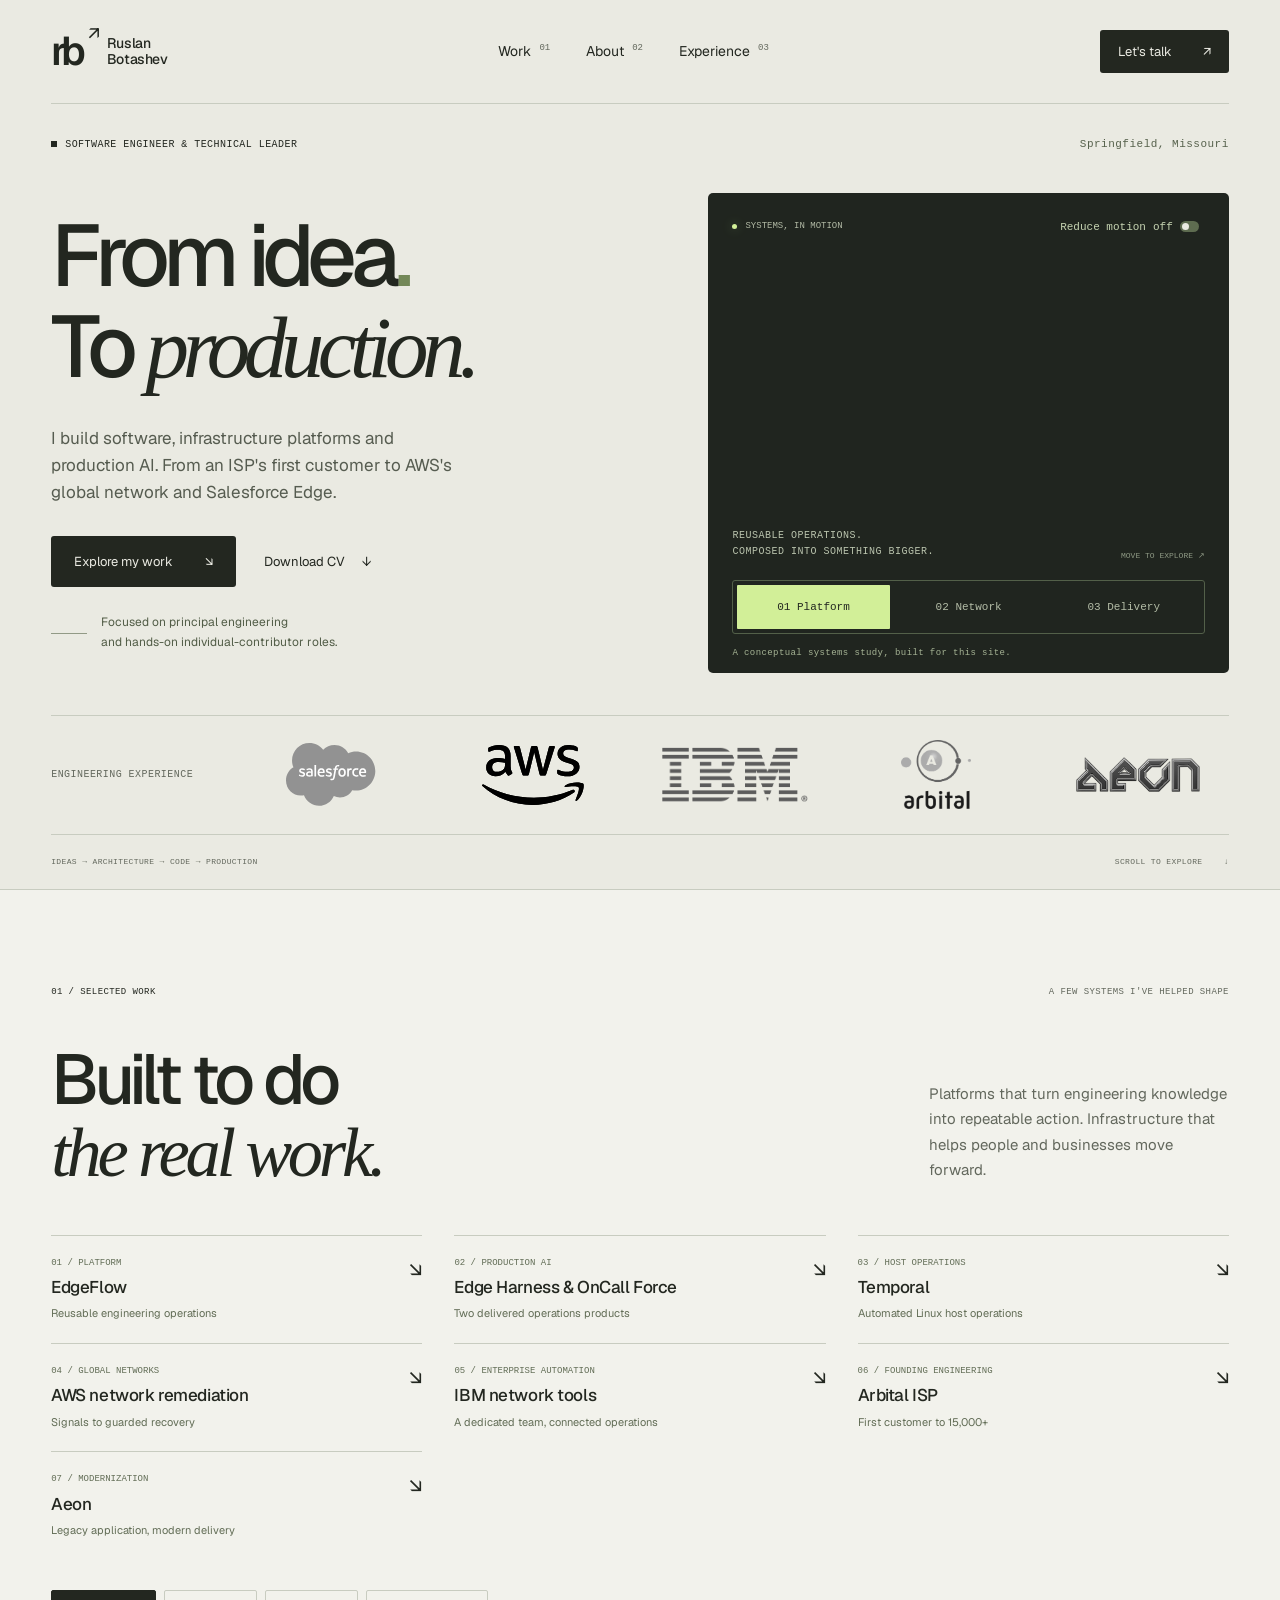
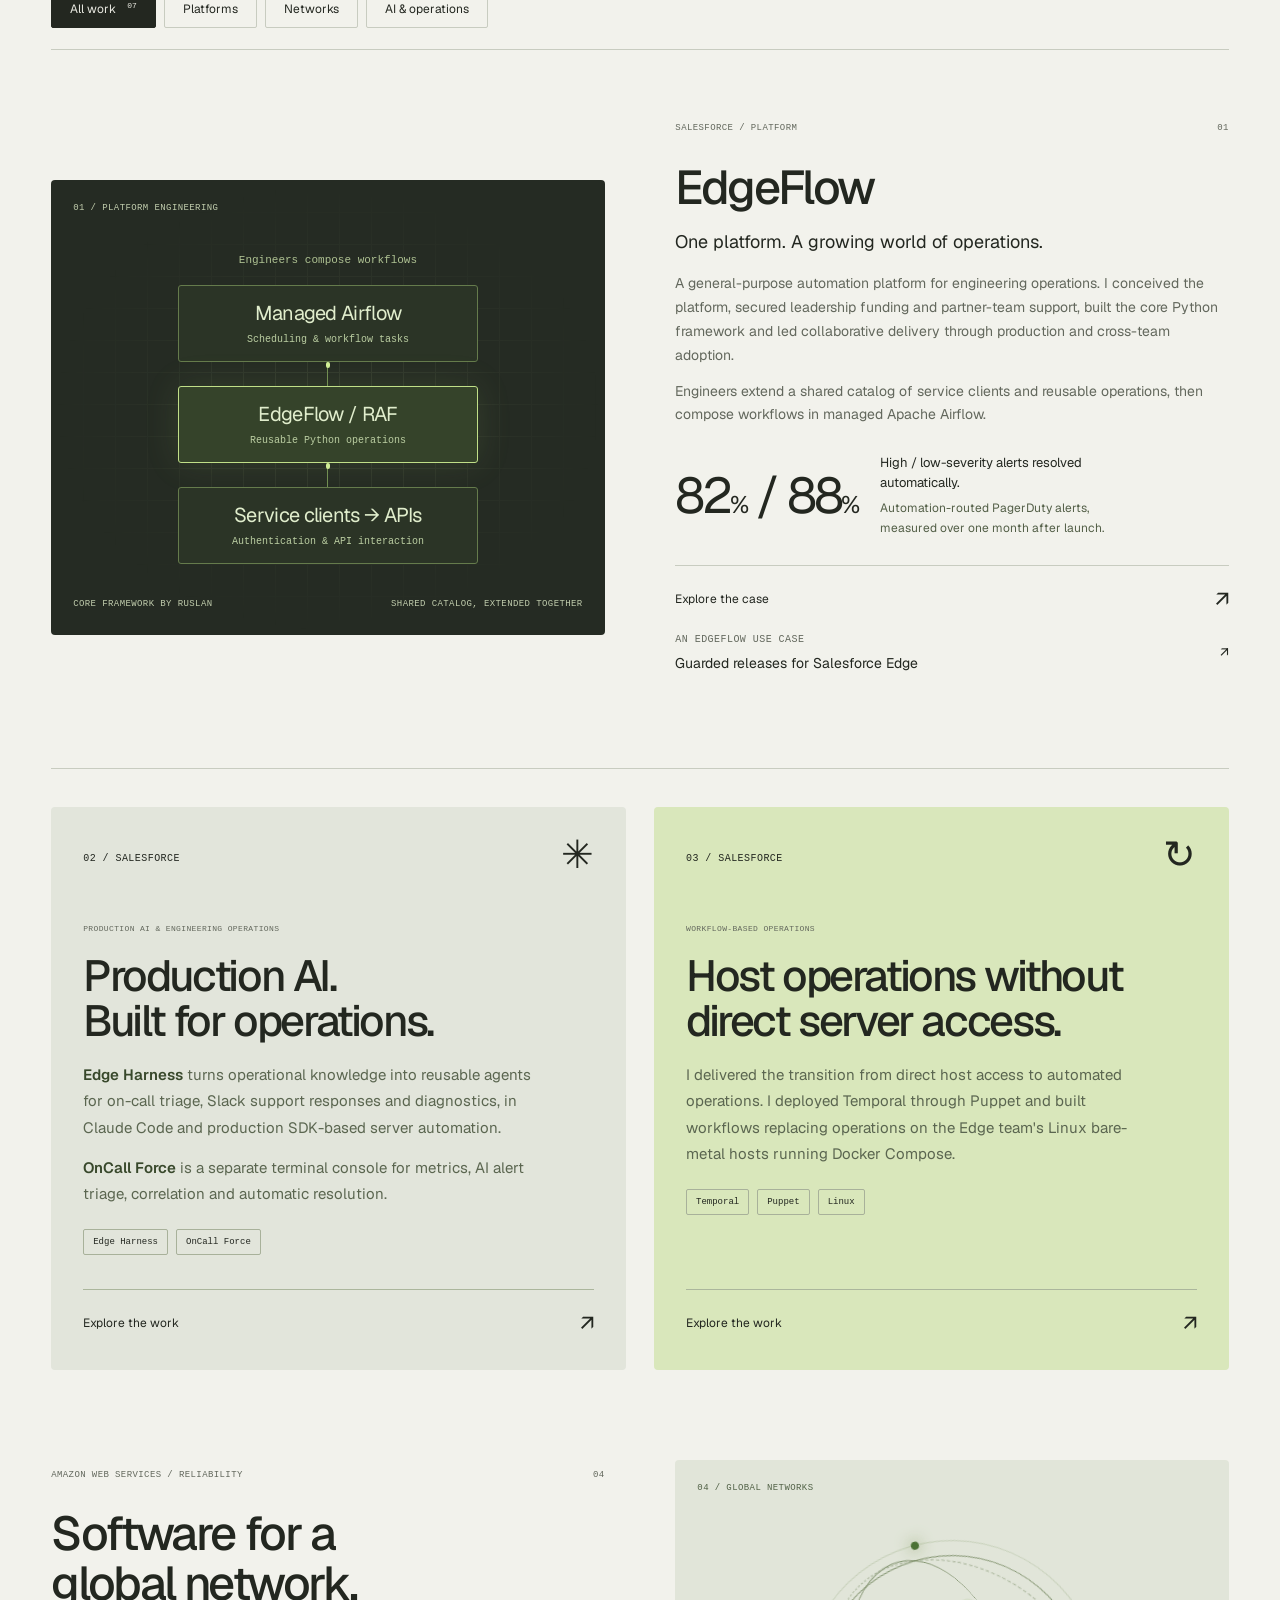
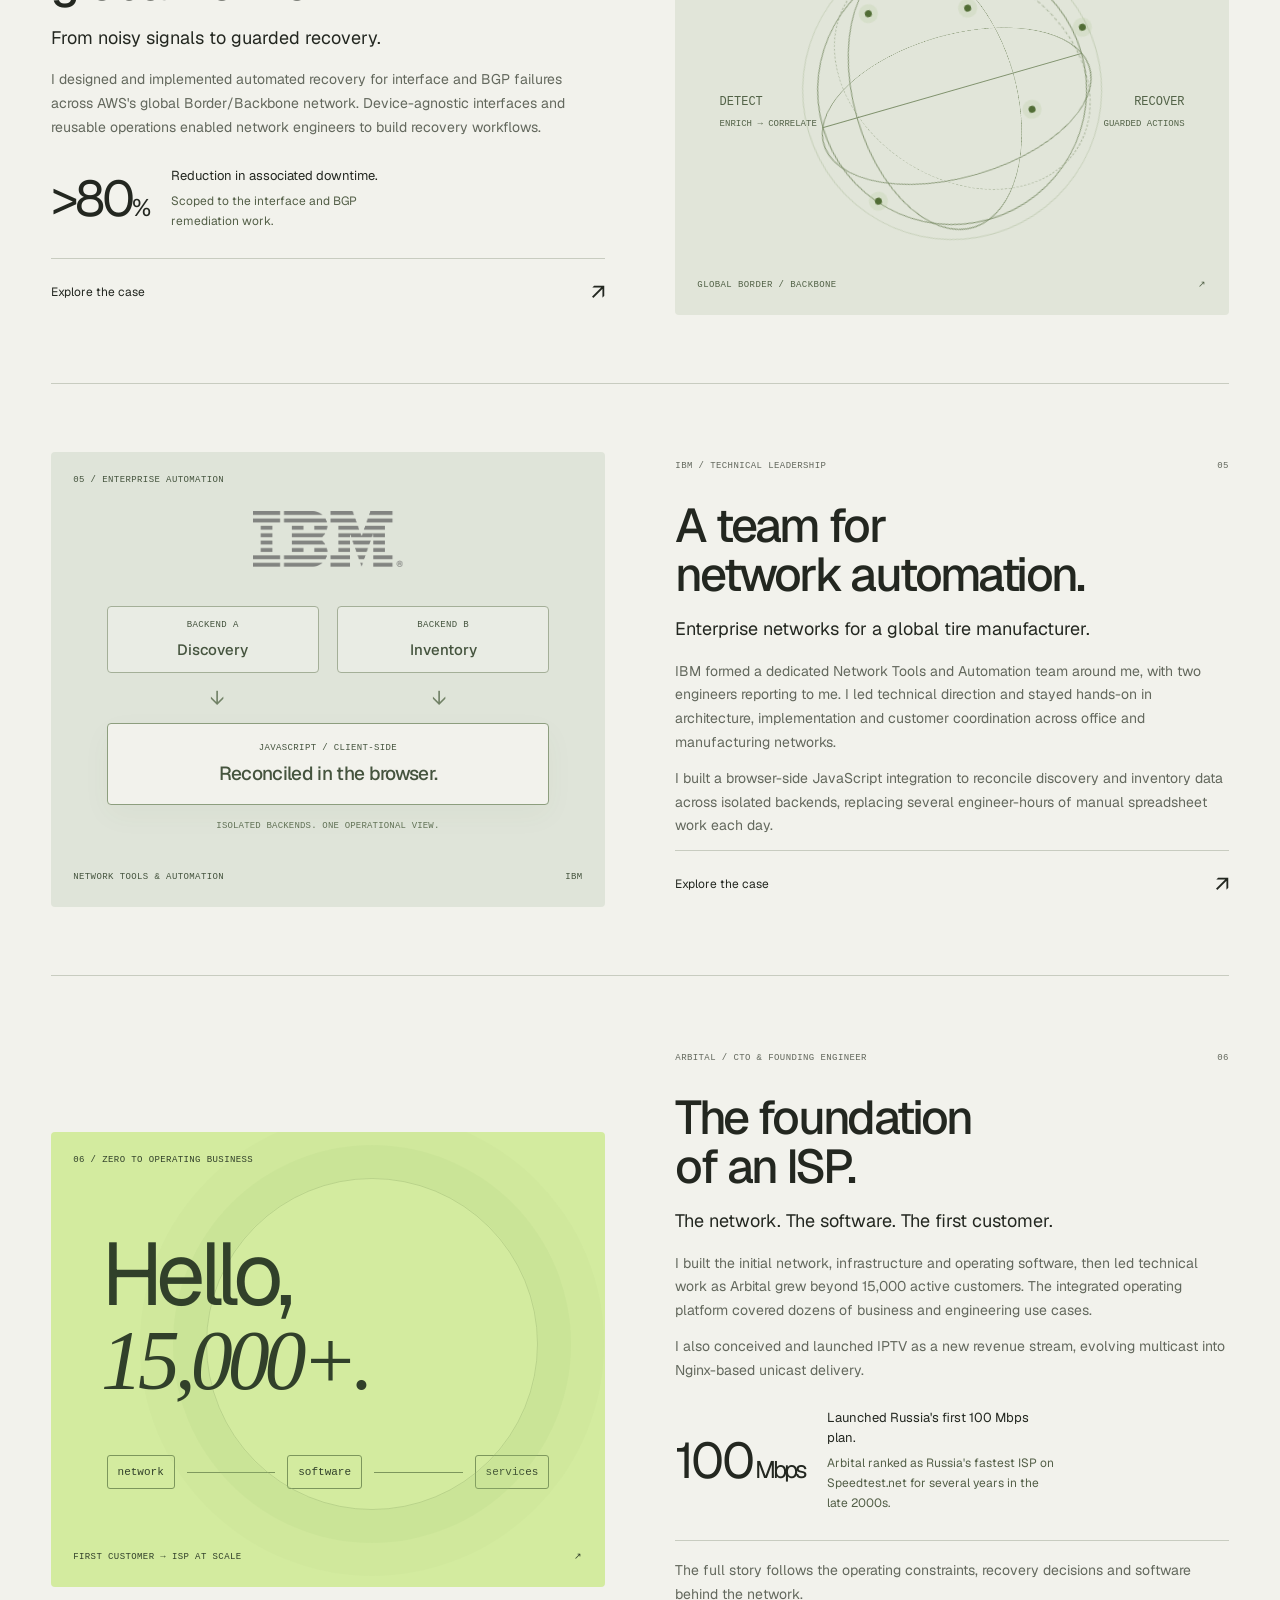
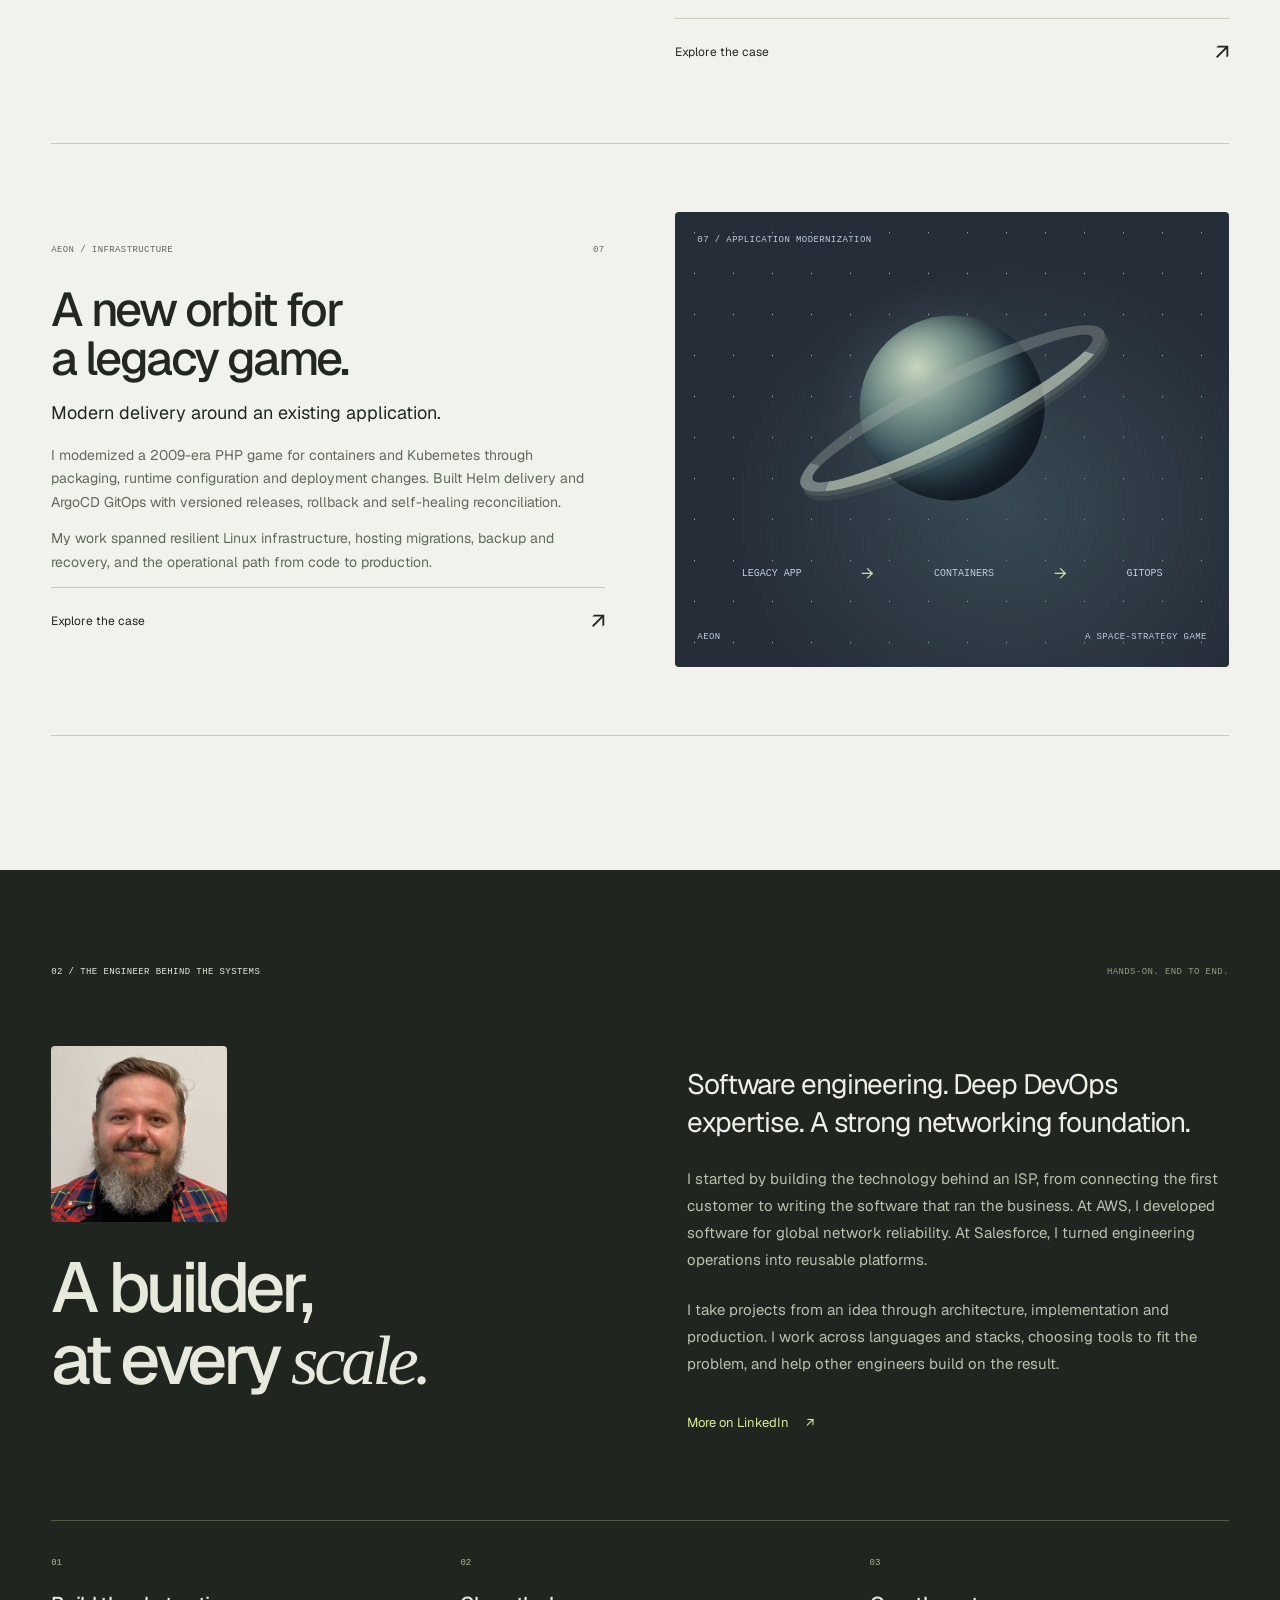
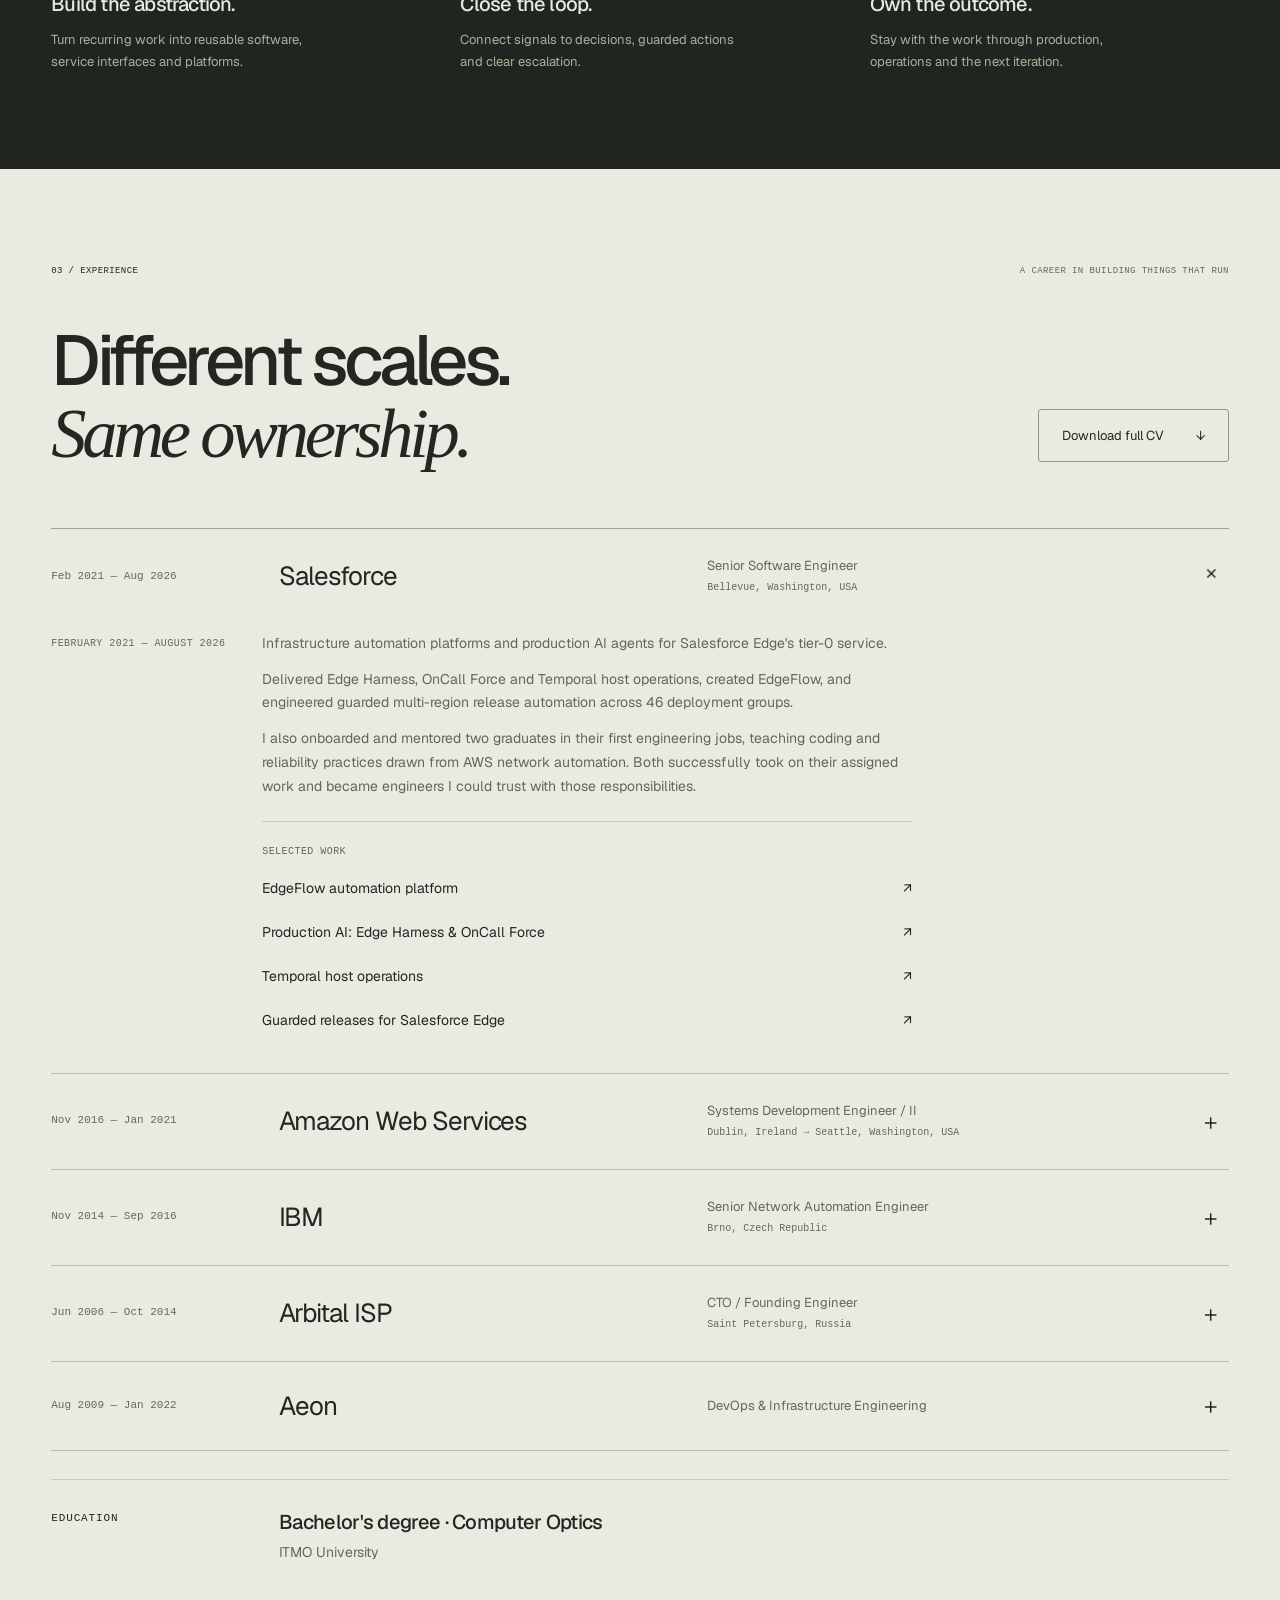
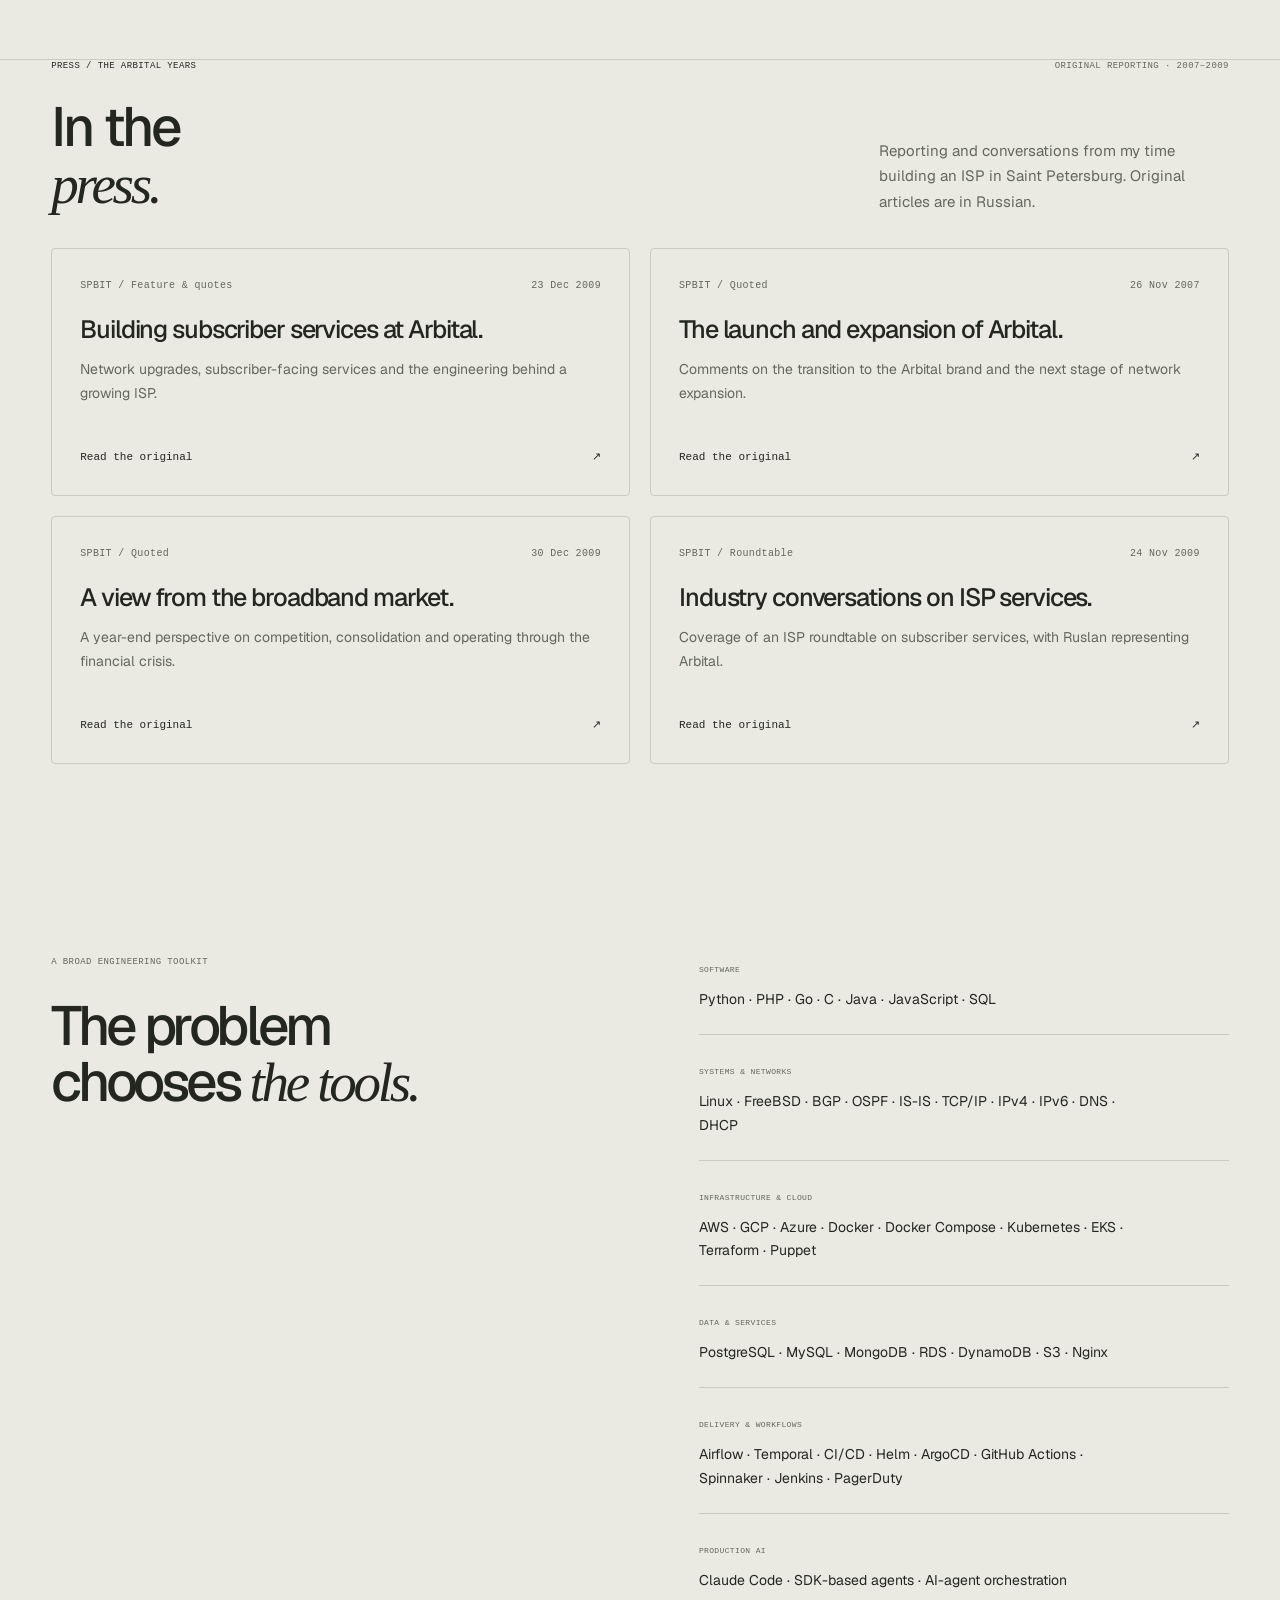
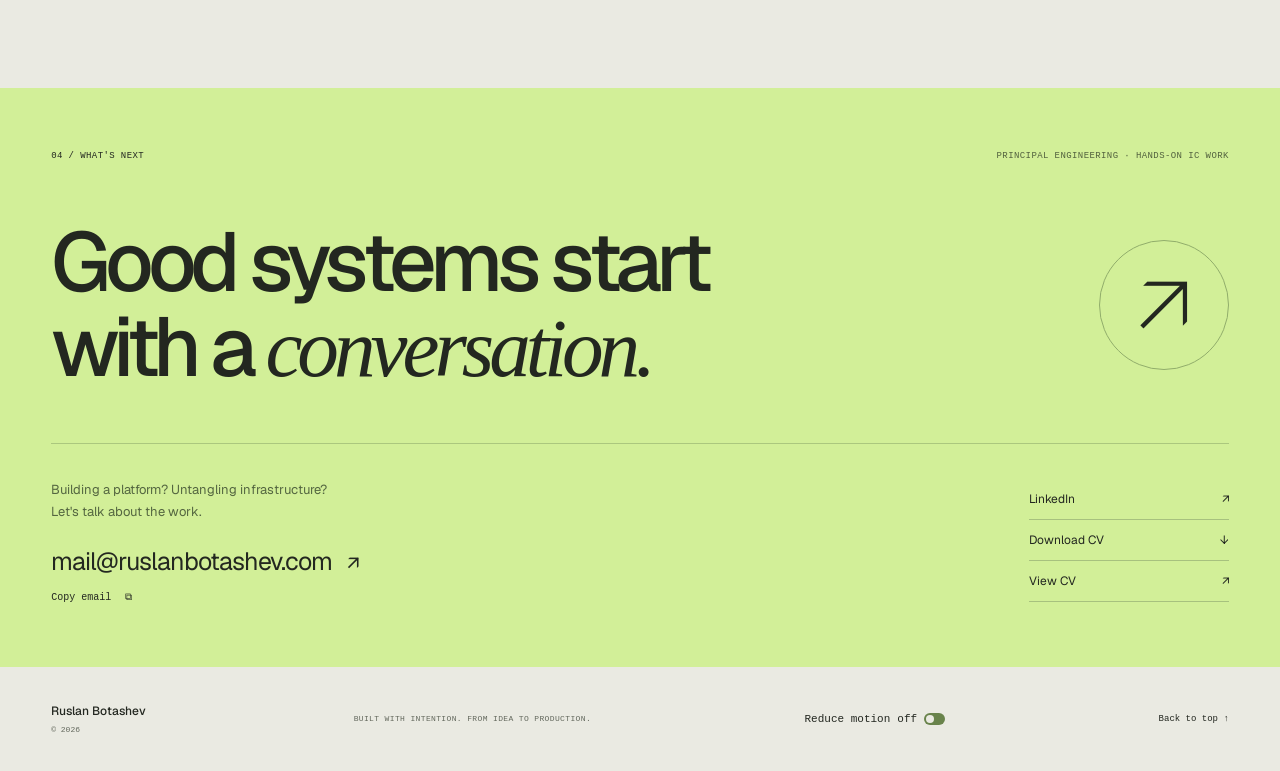
==== commit f4109723: "Add Salesforce guarded-release case and refine story navigation" ====
--- a/site/index.html
+++ b/site/index.html
@@ -15,9 +15,9 @@
   <title>Ruslan Botashev | Software Engineer & Technical Leader</title>
   <link rel="icon" href="assets/favicon.svg" type="image/svg+xml">
   <link rel="preload" href="assets/fonts/Geist-Variable.woff2" as="font" type="font/woff2" crossorigin>
-  <link rel="stylesheet" href="styles.css?v=1f8ae103ac42">
+  <link rel="stylesheet" href="styles.css?v=c36d4fd6c6c1">
   <script type="application/ld+json">{"@context":"https://schema.org","@graph":[{"@type":"ProfilePage","@id":"https://botashev.com/#profile","url":"https://botashev.com/","name":"Ruslan Botashev | Software Engineer & Technical Leader","mainEntity":{"@id":"https://botashev.com/#person"}},{"@type":"Person","@id":"https://botashev.com/#person","name":"Ruslan Botashev","url":"https://botashev.com/","email":"mailto:mail@ruslanbotashev.com","sameAs":["https://www.linkedin.com/in/botashev/"],"knowsAbout":["Software engineering","Infrastructure automation","Production AI agents","Networking","DevOps"],"image":"https://botashev.com/assets/ruslan-botashev.jpg","alumniOf":{"@type":"CollegeOrUniversity","name":"ITMO University"}}]}</script>
-  <script type="module" src="app.js?v=4fd43c1fb55c"></script>
+  <script type="module" src="app.js?v=d81b4db0d7fe"></script>
 </head>
 <body>
   <a class="skip-link" href="#main">Skip to content</a>
@@ -57,7 +57,7 @@
       <nav class="work-index reveal" aria-label="Project overview">
         <a href="#edgeflow" data-work-jump><span>01 / PLATFORM</span><strong>EdgeFlow</strong><small>Reusable engineering operations</small><i aria-hidden="true">↘</i></a>
         <a href="#ai-operations" data-work-jump><span>02 / PRODUCTION AI</span><strong>Edge Harness & OnCall Force</strong><small>Two delivered operations products</small><i aria-hidden="true">↘</i></a>
-        <a href="#temporal" data-work-jump><span>03 / HOST OPERATIONS</span><strong>Temporal</strong><small>Workflow-based engineering access</small><i aria-hidden="true">↘</i></a>
+        <a href="#temporal" data-work-jump><span>03 / HOST OPERATIONS</span><strong>Temporal</strong><small>Automated Linux host operations</small><i aria-hidden="true">↘</i></a>
         <a href="#aws" data-work-jump><span>04 / GLOBAL NETWORKS</span><strong>AWS network remediation</strong><small>Signals to guarded recovery</small><i aria-hidden="true">↘</i></a>
         <a href="#ibm" data-work-jump><span>05 / ENTERPRISE AUTOMATION</span><strong>IBM network tools</strong><small>A dedicated team, connected operations</small><i aria-hidden="true">↘</i></a>
         <a href="#arbital" data-work-jump><span>06 / FOUNDING ENGINEERING</span><strong>Arbital ISP</strong><small>First customer to 15,000+</small><i aria-hidden="true">↘</i></a>
@@ -72,11 +72,11 @@
             <div class="flow-diagram"><p>Engineers compose workflows</p><div class="flow-layer airflow-layer"><strong>Managed Airflow</strong><span>Scheduling & workflow tasks</span></div><i class="flow-connector"></i><div class="flow-layer raf-layer"><strong>EdgeFlow / RAF</strong><span>Reusable Python operations</span></div><i class="flow-connector"></i><div class="flow-layer clients-layer"><strong>Service clients → APIs</strong><span>Authentication & API interaction</span></div></div>
             <div class="visual-bottom">CORE FRAMEWORK BY RUSLAN<span>SHARED CATALOG, EXTENDED TOGETHER</span></div>
           </div>
-          <div class="project-content"><div class="project-meta"><span>SALESFORCE / PLATFORM</span><span>01</span></div><h3>EdgeFlow</h3><p class="project-deck">One platform. A growing world of operations.</p><p>A general-purpose automation platform for engineering operations. I conceived the platform, secured leadership funding and partner-team support, built the core Python framework and led collaborative delivery through production and cross-team adoption.</p><p>Engineers extend a shared catalog of service clients and reusable operations, then compose workflows in managed Apache Airflow.</p><div class="project-outcome"><span class="outcome-number">82<span>%</span> / 88<span>%</span></span><p>High / low-severity alerts resolved automatically.<small>Automation-routed PagerDuty alerts, measured over one month after launch.</small></p></div><a class="case-link" data-case="edgeflow" href="work/edgeflow/">Explore the case <span aria-hidden="true">↗</span></a></div>
+          <div class="project-content"><div class="project-meta"><span>SALESFORCE / PLATFORM</span><span>01</span></div><h3>EdgeFlow</h3><p class="project-deck">One platform. A growing world of operations.</p><p>A general-purpose automation platform for engineering operations. I conceived the platform, secured leadership funding and partner-team support, built the core Python framework and led collaborative delivery through production and cross-team adoption.</p><p>Engineers extend a shared catalog of service clients and reusable operations, then compose workflows in managed Apache Airflow.</p><div class="project-outcome"><span class="outcome-number">82<span>%</span> / 88<span>%</span></span><p>High / low-severity alerts resolved automatically.<small>Automation-routed PagerDuty alerts, measured over one month after launch.</small></p></div><a class="case-link" data-case="edgeflow" href="work/edgeflow/">Explore the case <span aria-hidden="true">↗</span></a><a class="related-case-link" data-case="releases" href="work/salesforce-guarded-releases/"><span><small>AN EDGEFLOW USE CASE</small>Guarded releases for Salesforce Edge</span><span aria-hidden="true">↗</span></a></div>
         </article>
         <div class="project-pair">
           <article class="project-small reveal" data-category="ai" id="ai-operations"><div class="small-meta"><span>02 / SALESFORCE</span><span class="mini-glyph" aria-hidden="true">✳</span></div><span class="eyebrow">PRODUCTION AI & ENGINEERING OPERATIONS</span><h3>Production AI.<br>Built for operations.</h3><p><strong>Edge Harness</strong> turns operational knowledge into reusable agents for on-call triage, Slack support responses and diagnostics, in Claude Code and production SDK-based server automation.</p><p><strong>OnCall Force</strong> is a separate terminal console for metrics, AI alert triage, correlation and automatic resolution.</p><div class="small-tags"><span>Edge Harness</span><span>OnCall Force</span></div><a class="case-link" data-case="ai" href="work/production-ai/">Explore the work <span aria-hidden="true">↗</span></a></article>
-          <article class="project-small project-small-lime reveal" data-category="platform" id="temporal"><div class="small-meta"><span>03 / SALESFORCE</span><span class="mini-glyph" aria-hidden="true">↻</span></div><span class="eyebrow">WORKFLOW-BASED OPERATIONS</span><h3>When direct access<br>is no longer an option.</h3><p>I delivered the transition from direct host access to automated operations. I deployed Temporal through Puppet and built workflows replacing operations on the Edge team's Linux bare-metal hosts running Docker Compose.</p><div class="small-tags"><span>Temporal</span><span>Puppet</span><span>Linux</span></div><a class="case-link" data-case="temporal" href="work/temporal-host-operations/">Explore the work <span aria-hidden="true">↗</span></a></article>
+          <article class="project-small project-small-lime reveal" data-category="platform" id="temporal"><div class="small-meta"><span>03 / SALESFORCE</span><span class="mini-glyph" aria-hidden="true">↻</span></div><span class="eyebrow">WORKFLOW-BASED OPERATIONS</span><h3>Host operations without<br>direct server access.</h3><p>I delivered the transition from direct host access to automated operations. I deployed Temporal through Puppet and built workflows replacing operations on the Edge team's Linux bare-metal hosts running Docker Compose.</p><div class="small-tags"><span>Temporal</span><span>Puppet</span><span>Linux</span></div><a class="case-link" data-case="temporal" href="work/temporal-host-operations/">Explore the work <span aria-hidden="true">↗</span></a></article>
         </div>
         <article class="project project-reverse reveal" data-category="network" id="aws">
           <div class="project-visual network-visual" aria-hidden="true"><span class="visual-index">04 / GLOBAL NETWORKS</span><div class="network-world"><div class="world-ring ring-a"></div><div class="world-ring ring-b"></div><div class="world-ring ring-c"></div><div class="world-ring ring-d"></div><div class="world-axis"></div><span class="map-node node-a"></span><span class="map-node node-b"></span><span class="map-node node-c"></span><span class="map-node node-d"></span><span class="map-node node-e"></span><div class="world-orbit"><i></i></div></div><div class="network-label label-left">DETECT<br><span>ENRICH → CORRELATE</span></div><div class="network-label label-right">RECOVER<br><span>GUARDED ACTIONS</span></div><div class="visual-bottom">GLOBAL BORDER / BACKBONE <span>↗</span></div></div>
@@ -101,7 +101,7 @@
     <section class="about section-pad" id="about" aria-labelledby="about-title"><div class="section-kicker reveal"><span>02 / THE ENGINEER BEHIND THE SYSTEMS</span><span>HANDS-ON. END TO END.</span></div><div class="about-grid"><div class="about-title reveal"><figure class="about-portrait"><img src="assets/ruslan-botashev.jpg" alt="Ruslan Botashev" width="800" height="800" loading="lazy" decoding="async"></figure><h2 id="about-title">A builder,<br>at every <em>scale.</em></h2></div><div class="about-copy reveal"><p class="lead">Software engineering. Deep DevOps expertise. A strong networking foundation.</p><p>I started by building the technology behind an ISP, from connecting the first customer to writing the software that ran the business. At AWS, I developed software for global network reliability. At Salesforce, I turned engineering operations into reusable platforms.</p><p>I take projects from an idea through architecture, implementation and production. I work across languages and stacks, choosing tools to fit the problem, and help other engineers build on the result.</p><a class="text-link" href="https://www.linkedin.com/in/botashev/" target="_blank" rel="noopener noreferrer">More on LinkedIn <span aria-hidden="true">↗</span></a></div></div><div class="capabilities reveal"><div><span>01</span><h3>Build the abstraction.</h3><p>Turn recurring work into reusable software, service interfaces and platforms.</p></div><div><span>02</span><h3>Close the loop.</h3><p>Connect signals to decisions, guarded actions and clear escalation.</p></div><div><span>03</span><h3>Own the outcome.</h3><p>Stay with the work through production, operations and the next iteration.</p></div></div></section>
 
     <section class="experience section-pad" id="experience" aria-labelledby="experience-title"><div class="section-kicker reveal"><span>03 / EXPERIENCE</span><span>A CAREER IN BUILDING THINGS THAT RUN</span></div><div class="experience-heading reveal"><h2 id="experience-title">Different scales.<br><em>Same ownership.</em></h2><a class="button button-outline" href="assets/Ruslan-Botashev-CV.pdf?v=bc68b4e3c583" download>Download full CV <span aria-hidden="true">↓</span></a></div><div class="timeline reveal">
-      <details open><summary><span class="timeline-date">Feb 2021 — Aug 2026</span><span class="timeline-company">Salesforce</span><span class="timeline-position"><span class="timeline-role">Senior Software Engineer</span><span class="timeline-location">Bellevue, Washington, USA</span></span><span class="timeline-toggle" aria-hidden="true">+</span></summary><div class="timeline-body"><span>FEBRUARY 2021 — AUGUST 2026</span><div><p>Infrastructure automation platforms and production AI agents for Salesforce Edge's tier-0 service.</p><p>Delivered Edge Harness, OnCall Force and Temporal host operations, created EdgeFlow, and engineered guarded multi-region release automation across 46 deployment groups.</p><p>I also onboarded and mentored two graduates in their first engineering jobs, teaching coding and reliability practices drawn from AWS network automation. Both successfully took on their assigned work and became engineers I could trust with those responsibilities.</p><nav class="timeline-work" aria-label="Selected work from Salesforce"><span class="timeline-work-label">Selected work</span><ul><li><a data-case="edgeflow" href="work/edgeflow/">EdgeFlow automation platform <span aria-hidden="true">↗</span></a></li><li><a data-case="ai" href="work/production-ai/">Production AI: Edge Harness &amp; OnCall Force <span aria-hidden="true">↗</span></a></li><li><a data-case="temporal" href="work/temporal-host-operations/">Temporal host operations <span aria-hidden="true">↗</span></a></li></ul></nav></div></div></details>
+      <details open><summary><span class="timeline-date">Feb 2021 — Aug 2026</span><span class="timeline-company">Salesforce</span><span class="timeline-position"><span class="timeline-role">Senior Software Engineer</span><span class="timeline-location">Bellevue, Washington, USA</span></span><span class="timeline-toggle" aria-hidden="true">+</span></summary><div class="timeline-body"><span>FEBRUARY 2021 — AUGUST 2026</span><div><p>Infrastructure automation platforms and production AI agents for Salesforce Edge's tier-0 service.</p><p>Delivered Edge Harness, OnCall Force and Temporal host operations, created EdgeFlow, and engineered guarded multi-region release automation across 46 deployment groups.</p><p>I also onboarded and mentored two graduates in their first engineering jobs, teaching coding and reliability practices drawn from AWS network automation. Both successfully took on their assigned work and became engineers I could trust with those responsibilities.</p><nav class="timeline-work" aria-label="Selected work from Salesforce"><span class="timeline-work-label">Selected work</span><ul><li><a data-case="edgeflow" href="work/edgeflow/">EdgeFlow automation platform <span aria-hidden="true">↗</span></a></li><li><a data-case="ai" href="work/production-ai/">Production AI: Edge Harness &amp; OnCall Force <span aria-hidden="true">↗</span></a></li><li><a data-case="temporal" href="work/temporal-host-operations/">Temporal host operations <span aria-hidden="true">↗</span></a></li><li><a data-case="releases" href="work/salesforce-guarded-releases/">Guarded releases for Salesforce Edge <span aria-hidden="true">↗</span></a></li></ul></nav></div></div></details>
       <details><summary><span class="timeline-date">Nov 2016 — Jan 2021</span><span class="timeline-company">Amazon Web Services</span><span class="timeline-position"><span class="timeline-role">Systems Development Engineer / II</span><span class="timeline-location">Dublin, Ireland → Seattle, Washington, USA</span></span><span class="timeline-toggle" aria-hidden="true">+</span></summary><div class="timeline-body"><span>NOVEMBER 2016 — JANUARY 2021</span><div><p>Software for detection, investigation and recovery across AWS's global network, in Dublin and Seattle.</p><p>Built remediation, correlation and reusable device abstractions. Co-designed and implemented components of a modular platform migration, and helped the team execute the production cutover.</p><nav class="timeline-work" aria-label="Selected work from Amazon Web Services"><span class="timeline-work-label">Selected work</span><ul><li><a data-case="aws" href="work/aws-network-remediation/">Global network remediation <span aria-hidden="true">↗</span></a></li></ul></nav></div></div></details>
       <details><summary><span class="timeline-date">Nov 2014 — Sep 2016</span><span class="timeline-company">IBM</span><span class="timeline-position"><span class="timeline-role">Senior Network Automation Engineer</span><span class="timeline-location">Brno, Czech Republic</span></span><span class="timeline-toggle" aria-hidden="true">+</span></summary><div class="timeline-body"><span>NOVEMBER 2014 — SEPTEMBER 2016</span><div><p>Led a dedicated Network Tools and Automation team for a global tire manufacturer, with two engineers reporting to me.</p><p>IBM formed the team around me. I remained hands-on in architecture, implementation and customer coordination, replaced manual reconciliation with browser-side integration, and received an IBM service-excellence award.</p><nav class="timeline-work" aria-label="Selected work from IBM"><span class="timeline-work-label">Selected work</span><ul><li><a data-case="ibm" href="work/ibm-network-automation/">Network tools &amp; automation <span aria-hidden="true">↗</span></a></li></ul></nav></div></div></details>
       <details><summary><span class="timeline-date">Jun 2006 — Oct 2014</span><span class="timeline-company">Arbital ISP</span><span class="timeline-position"><span class="timeline-role">CTO / Founding Engineer</span><span class="timeline-location">Saint Petersburg, Russia</span></span><span class="timeline-toggle" aria-hidden="true">+</span></summary><div class="timeline-body"><span>JUNE 2006 — OCTOBER 2014</span><div><p>Built and led the ISP's technology across network architecture, business software and production operations.</p><p>Established the initial network and operating platform, launched IPTV and led technical work as the ISP grew beyond 15,000 active customers.</p><nav class="timeline-work" aria-label="Selected work from Arbital ISP"><span class="timeline-work-label">Selected work</span><ul><li><a data-case="arbital" href="work/arbital/">Building the ISP <span aria-hidden="true">↗</span></a></li></ul></nav></div></div></details>
--- a/site/styles.css
+++ b/site/styles.css
@@ -273,3 +273,16 @@
 .timeline-work a{display:flex;align-items:center;justify-content:space-between;gap:20px;min-height:44px;padding:9px 0;font-size:14px;line-height:1.5}
 .timeline-work a:hover{text-decoration:underline;text-underline-offset:4px}
 .timeline-work a>span{flex-shrink:0}
+
+/* Compact child cases and navigation within longer stories. */
+.related-case-link{display:flex;align-items:center;justify-content:space-between;gap:24px;min-height:44px;padding:18px 0;font-size:14px;line-height:1.5}
+.related-case-link small{display:block;margin-bottom:5px;font:10px/1.6 var(--mono);letter-spacing:.045em;color:var(--muted)}
+.related-case-link:hover{text-decoration:underline;text-underline-offset:4px}
+.related-case-link>span:last-child{flex-shrink:0}
+.case-toc{margin:28px 0 40px;padding:20px 0;border-top:1px solid var(--line);border-bottom:1px solid var(--line)}
+.case-toc>span{font:11px/1.6 var(--mono);text-transform:uppercase;letter-spacing:.045em;color:var(--muted)}
+.case-toc ul{display:grid;grid-template-columns:repeat(2,minmax(0,1fr));gap:0 24px;list-style:none;margin:10px 0 0;padding:0}
+.case-toc a{display:flex;align-items:center;min-height:44px;padding:8px 0;font-size:14px;line-height:1.5;text-decoration:underline;text-underline-offset:4px}
+#case-content h3[id],#case-content h2[id]{scroll-margin-top:24px}
+#case-content p>a[data-case]{text-decoration:underline;text-underline-offset:4px}
+@media(max-width:480px){.case-toc ul{grid-template-columns:1fr}}
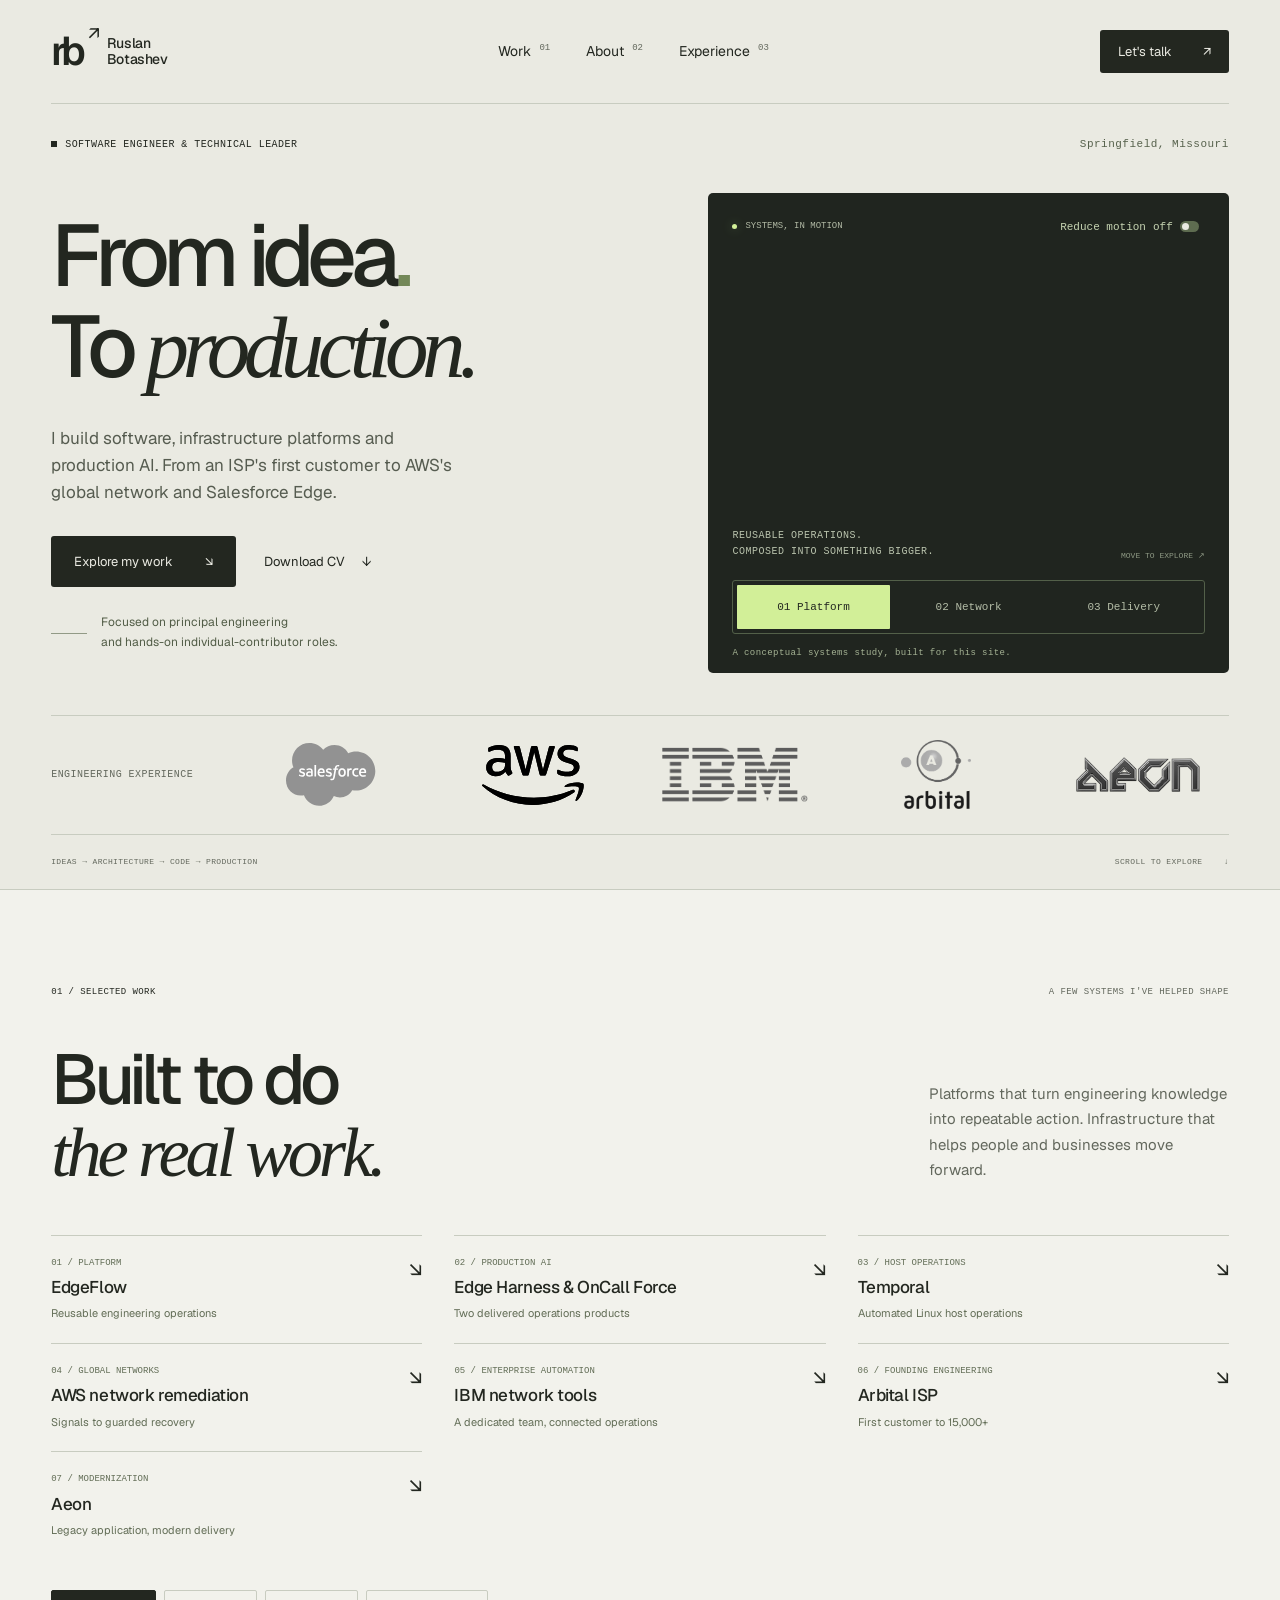
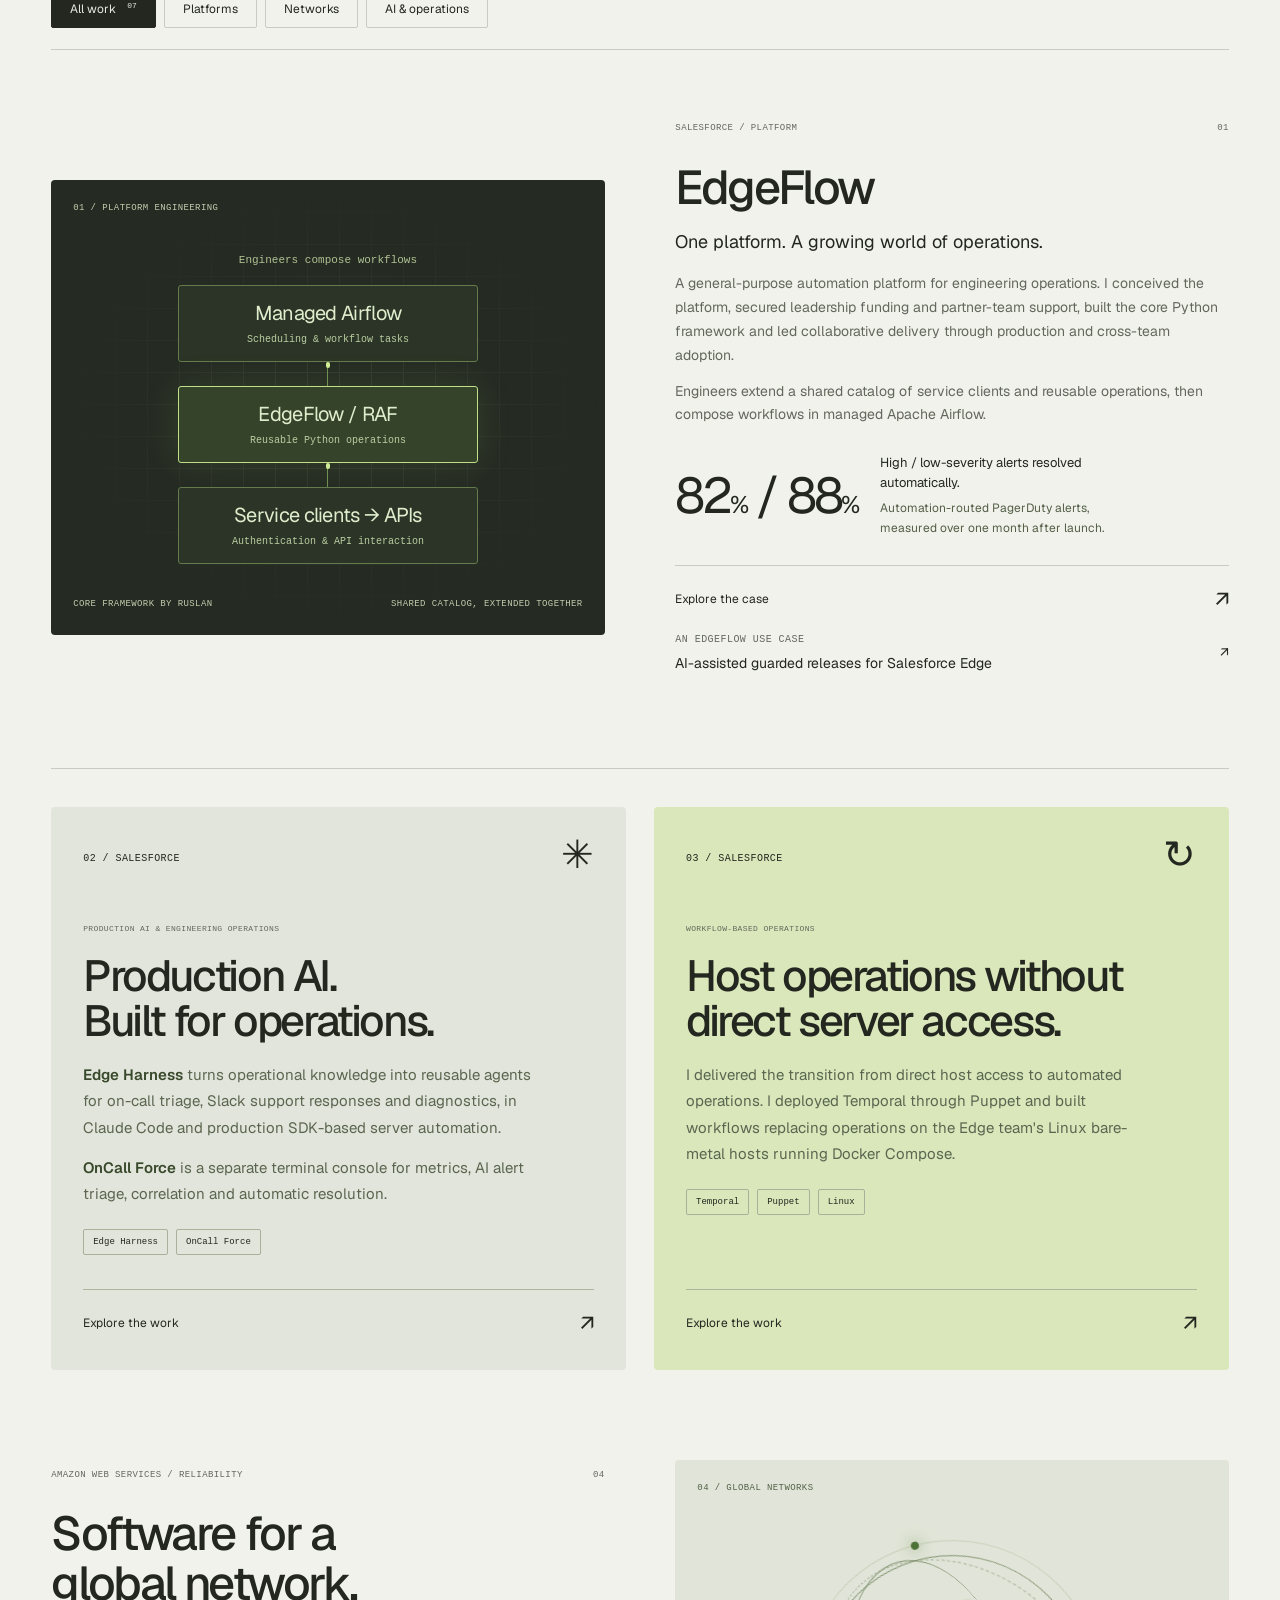
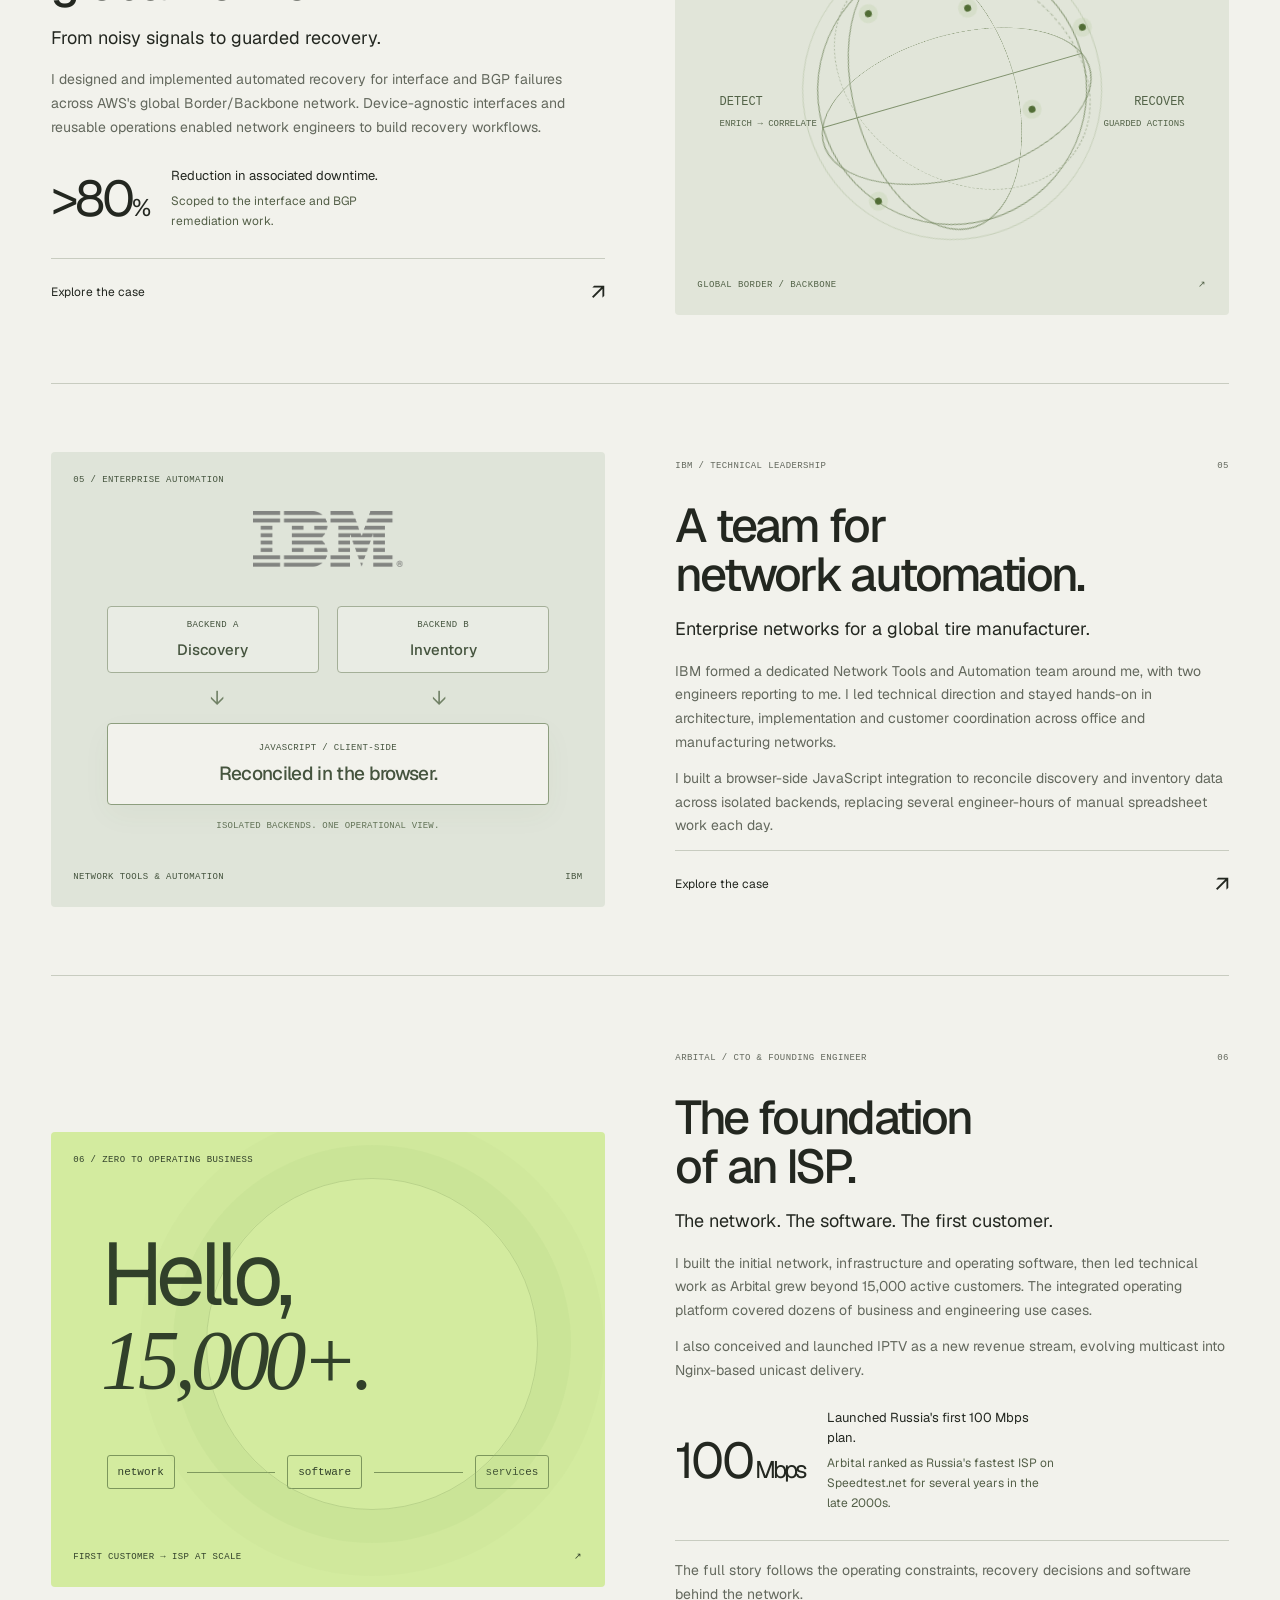
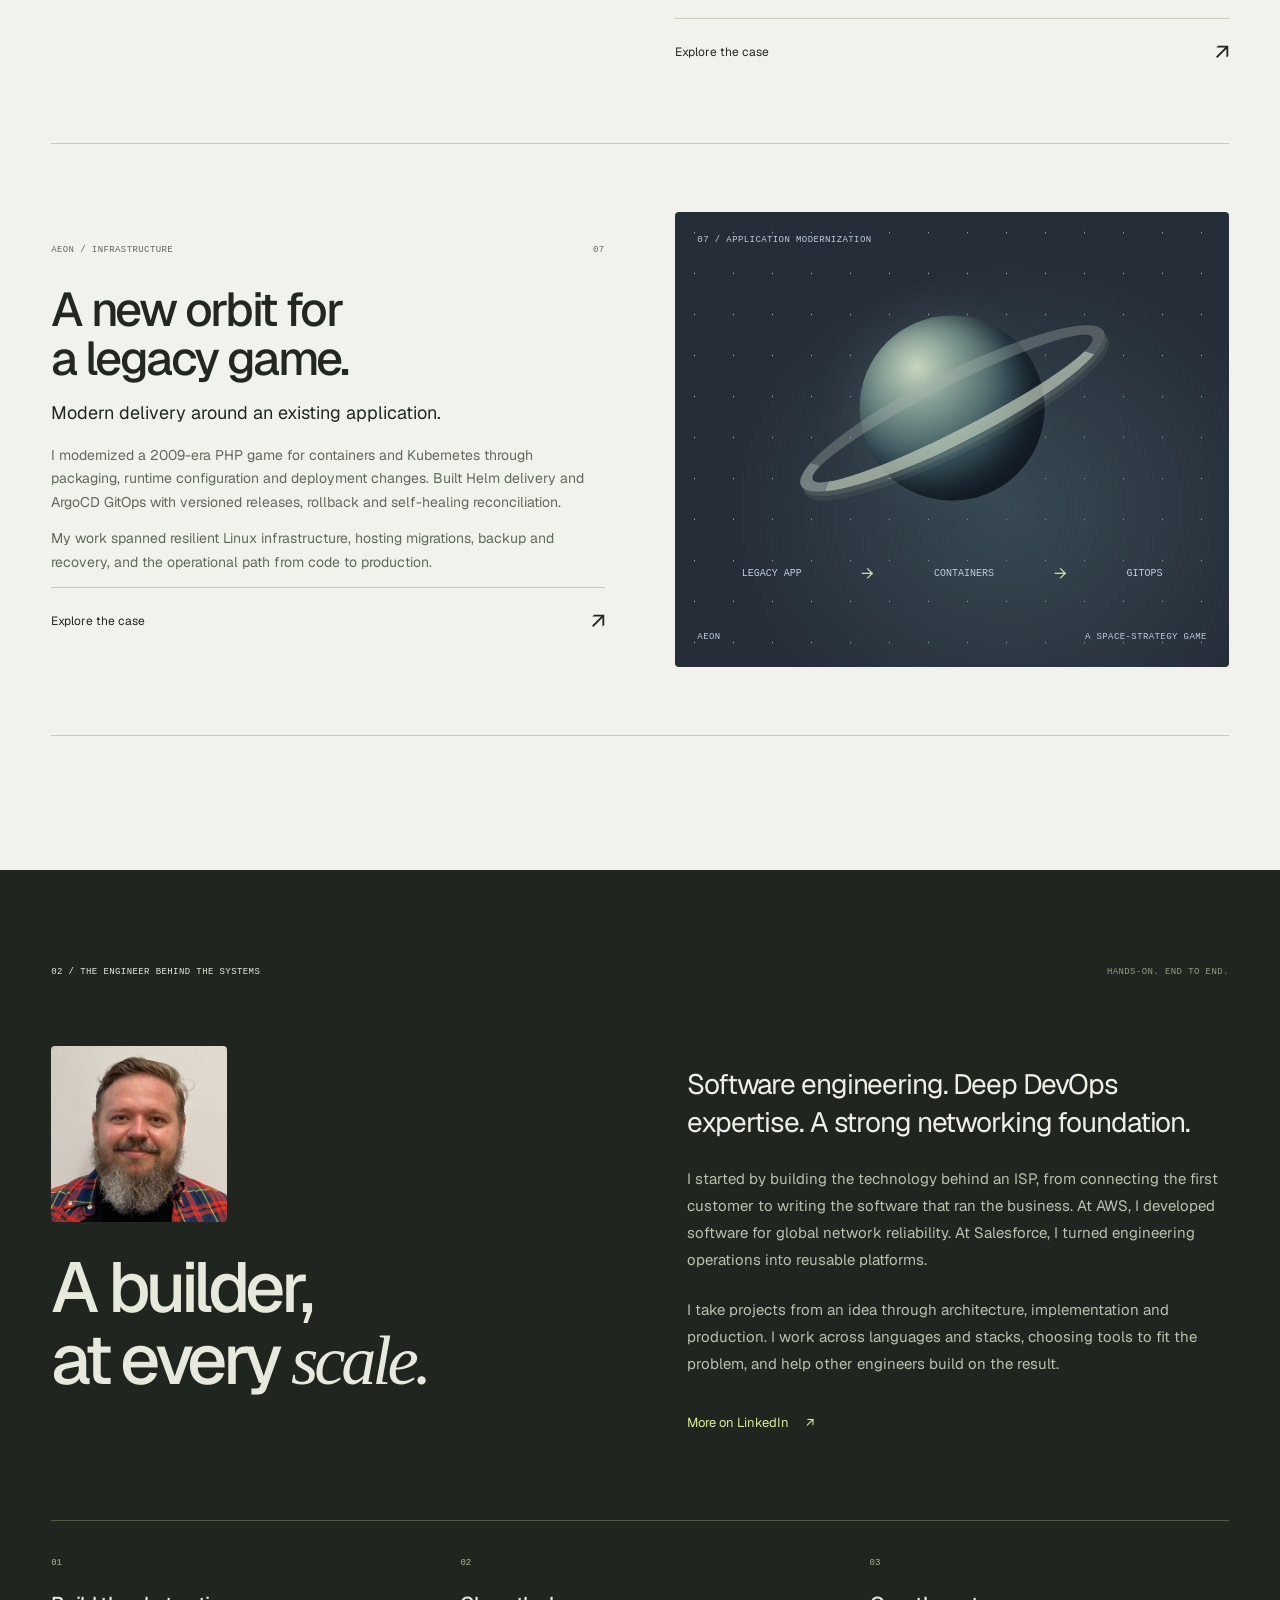
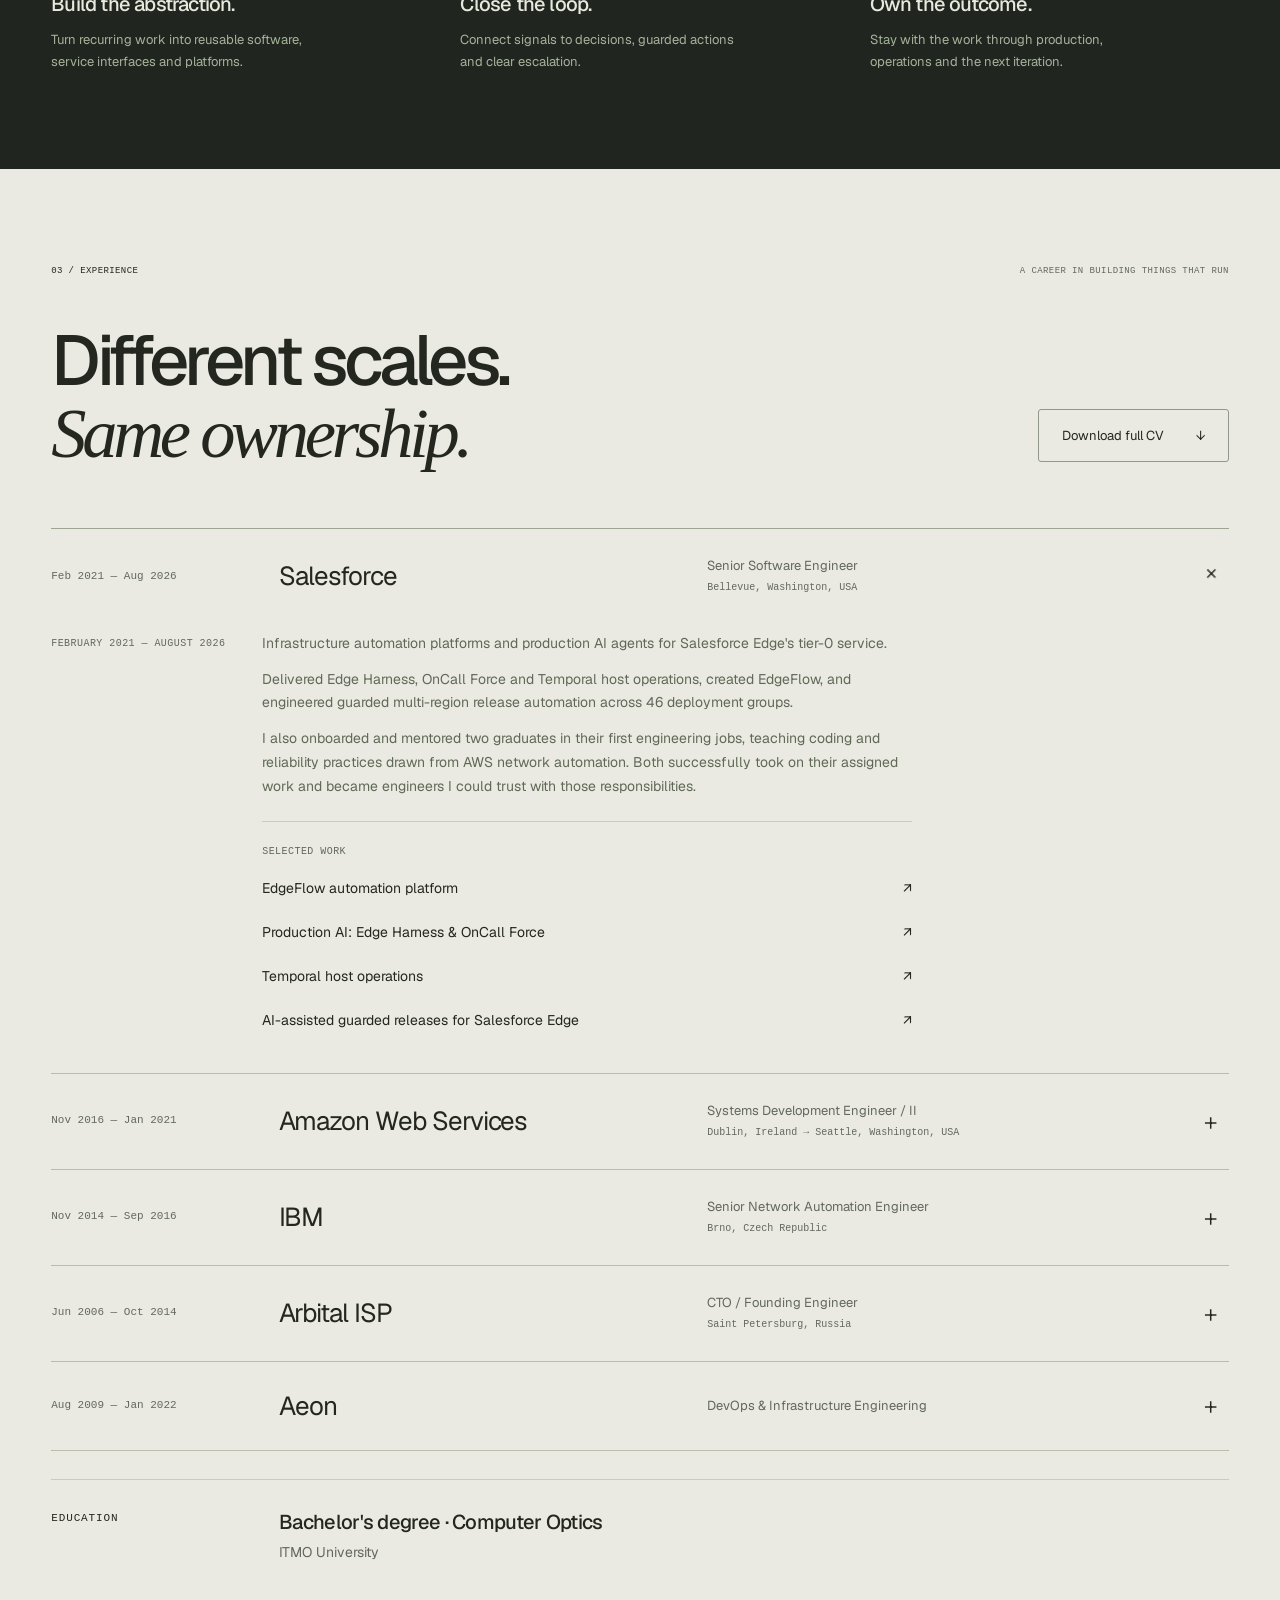
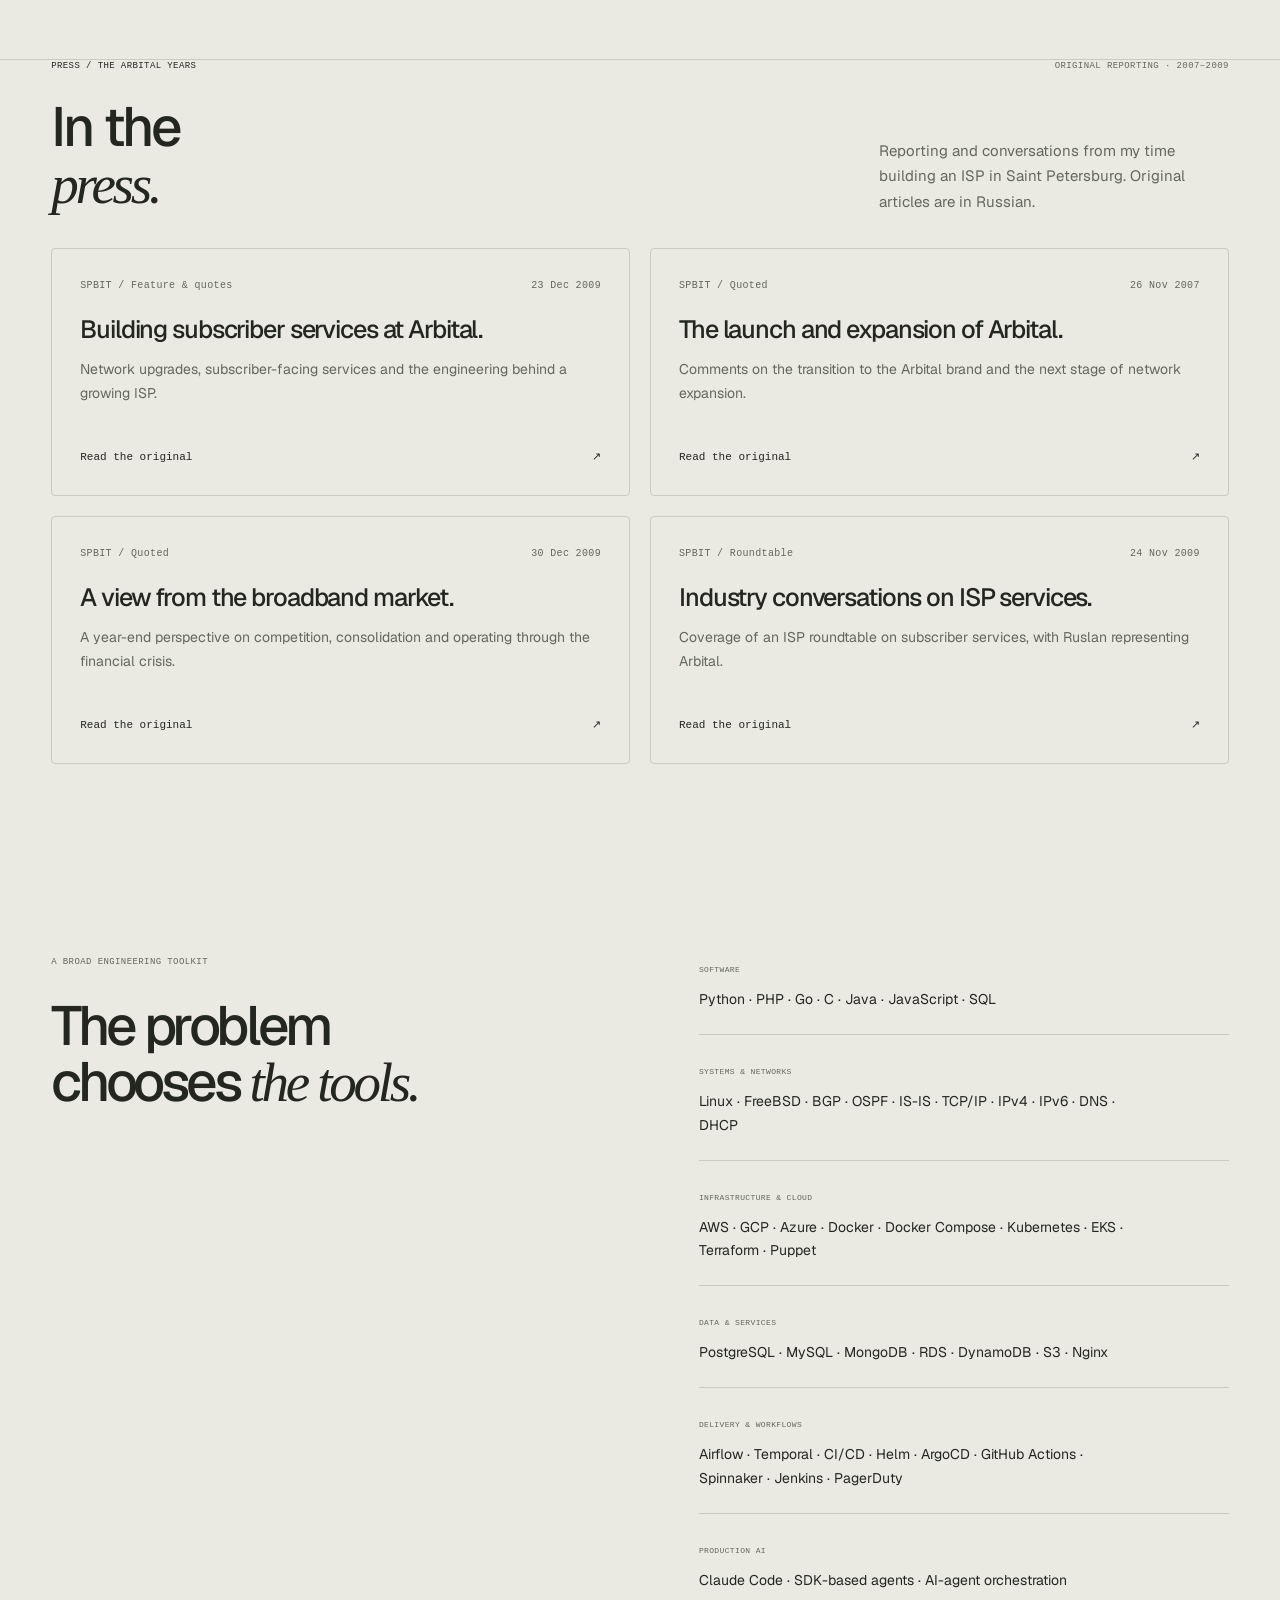
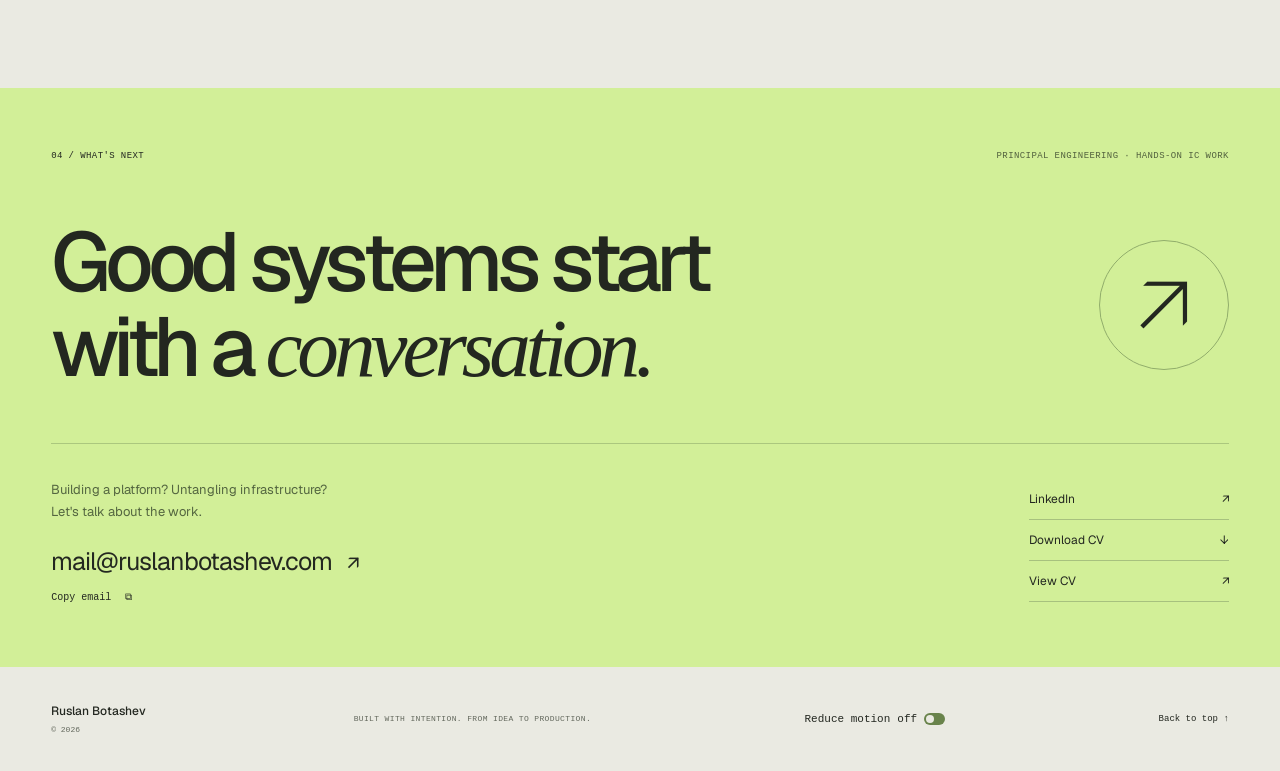
==== commit 1e1a96a8: "Name release case AI-assisted guarded releases" ====
--- a/site/index.html
+++ b/site/index.html
@@ -17,7 +17,7 @@
   <link rel="preload" href="assets/fonts/Geist-Variable.woff2" as="font" type="font/woff2" crossorigin>
   <link rel="stylesheet" href="styles.css?v=c36d4fd6c6c1">
   <script type="application/ld+json">{"@context":"https://schema.org","@graph":[{"@type":"ProfilePage","@id":"https://botashev.com/#profile","url":"https://botashev.com/","name":"Ruslan Botashev | Software Engineer & Technical Leader","mainEntity":{"@id":"https://botashev.com/#person"}},{"@type":"Person","@id":"https://botashev.com/#person","name":"Ruslan Botashev","url":"https://botashev.com/","email":"mailto:mail@ruslanbotashev.com","sameAs":["https://www.linkedin.com/in/botashev/"],"knowsAbout":["Software engineering","Infrastructure automation","Production AI agents","Networking","DevOps"],"image":"https://botashev.com/assets/ruslan-botashev.jpg","alumniOf":{"@type":"CollegeOrUniversity","name":"ITMO University"}}]}</script>
-  <script type="module" src="app.js?v=d81b4db0d7fe"></script>
+  <script type="module" src="app.js?v=9032ee5d9658"></script>
 </head>
 <body>
   <a class="skip-link" href="#main">Skip to content</a>
@@ -72,7 +72,7 @@
             <div class="flow-diagram"><p>Engineers compose workflows</p><div class="flow-layer airflow-layer"><strong>Managed Airflow</strong><span>Scheduling & workflow tasks</span></div><i class="flow-connector"></i><div class="flow-layer raf-layer"><strong>EdgeFlow / RAF</strong><span>Reusable Python operations</span></div><i class="flow-connector"></i><div class="flow-layer clients-layer"><strong>Service clients → APIs</strong><span>Authentication & API interaction</span></div></div>
             <div class="visual-bottom">CORE FRAMEWORK BY RUSLAN<span>SHARED CATALOG, EXTENDED TOGETHER</span></div>
           </div>
-          <div class="project-content"><div class="project-meta"><span>SALESFORCE / PLATFORM</span><span>01</span></div><h3>EdgeFlow</h3><p class="project-deck">One platform. A growing world of operations.</p><p>A general-purpose automation platform for engineering operations. I conceived the platform, secured leadership funding and partner-team support, built the core Python framework and led collaborative delivery through production and cross-team adoption.</p><p>Engineers extend a shared catalog of service clients and reusable operations, then compose workflows in managed Apache Airflow.</p><div class="project-outcome"><span class="outcome-number">82<span>%</span> / 88<span>%</span></span><p>High / low-severity alerts resolved automatically.<small>Automation-routed PagerDuty alerts, measured over one month after launch.</small></p></div><a class="case-link" data-case="edgeflow" href="work/edgeflow/">Explore the case <span aria-hidden="true">↗</span></a><a class="related-case-link" data-case="releases" href="work/salesforce-guarded-releases/"><span><small>AN EDGEFLOW USE CASE</small>Guarded releases for Salesforce Edge</span><span aria-hidden="true">↗</span></a></div>
+          <div class="project-content"><div class="project-meta"><span>SALESFORCE / PLATFORM</span><span>01</span></div><h3>EdgeFlow</h3><p class="project-deck">One platform. A growing world of operations.</p><p>A general-purpose automation platform for engineering operations. I conceived the platform, secured leadership funding and partner-team support, built the core Python framework and led collaborative delivery through production and cross-team adoption.</p><p>Engineers extend a shared catalog of service clients and reusable operations, then compose workflows in managed Apache Airflow.</p><div class="project-outcome"><span class="outcome-number">82<span>%</span> / 88<span>%</span></span><p>High / low-severity alerts resolved automatically.<small>Automation-routed PagerDuty alerts, measured over one month after launch.</small></p></div><a class="case-link" data-case="edgeflow" href="work/edgeflow/">Explore the case <span aria-hidden="true">↗</span></a><a class="related-case-link" data-case="releases" href="work/salesforce-guarded-releases/"><span><small>AN EDGEFLOW USE CASE</small>AI-assisted guarded releases for Salesforce Edge</span><span aria-hidden="true">↗</span></a></div>
         </article>
         <div class="project-pair">
           <article class="project-small reveal" data-category="ai" id="ai-operations"><div class="small-meta"><span>02 / SALESFORCE</span><span class="mini-glyph" aria-hidden="true">✳</span></div><span class="eyebrow">PRODUCTION AI & ENGINEERING OPERATIONS</span><h3>Production AI.<br>Built for operations.</h3><p><strong>Edge Harness</strong> turns operational knowledge into reusable agents for on-call triage, Slack support responses and diagnostics, in Claude Code and production SDK-based server automation.</p><p><strong>OnCall Force</strong> is a separate terminal console for metrics, AI alert triage, correlation and automatic resolution.</p><div class="small-tags"><span>Edge Harness</span><span>OnCall Force</span></div><a class="case-link" data-case="ai" href="work/production-ai/">Explore the work <span aria-hidden="true">↗</span></a></article>
@@ -101,7 +101,7 @@
     <section class="about section-pad" id="about" aria-labelledby="about-title"><div class="section-kicker reveal"><span>02 / THE ENGINEER BEHIND THE SYSTEMS</span><span>HANDS-ON. END TO END.</span></div><div class="about-grid"><div class="about-title reveal"><figure class="about-portrait"><img src="assets/ruslan-botashev.jpg" alt="Ruslan Botashev" width="800" height="800" loading="lazy" decoding="async"></figure><h2 id="about-title">A builder,<br>at every <em>scale.</em></h2></div><div class="about-copy reveal"><p class="lead">Software engineering. Deep DevOps expertise. A strong networking foundation.</p><p>I started by building the technology behind an ISP, from connecting the first customer to writing the software that ran the business. At AWS, I developed software for global network reliability. At Salesforce, I turned engineering operations into reusable platforms.</p><p>I take projects from an idea through architecture, implementation and production. I work across languages and stacks, choosing tools to fit the problem, and help other engineers build on the result.</p><a class="text-link" href="https://www.linkedin.com/in/botashev/" target="_blank" rel="noopener noreferrer">More on LinkedIn <span aria-hidden="true">↗</span></a></div></div><div class="capabilities reveal"><div><span>01</span><h3>Build the abstraction.</h3><p>Turn recurring work into reusable software, service interfaces and platforms.</p></div><div><span>02</span><h3>Close the loop.</h3><p>Connect signals to decisions, guarded actions and clear escalation.</p></div><div><span>03</span><h3>Own the outcome.</h3><p>Stay with the work through production, operations and the next iteration.</p></div></div></section>
 
     <section class="experience section-pad" id="experience" aria-labelledby="experience-title"><div class="section-kicker reveal"><span>03 / EXPERIENCE</span><span>A CAREER IN BUILDING THINGS THAT RUN</span></div><div class="experience-heading reveal"><h2 id="experience-title">Different scales.<br><em>Same ownership.</em></h2><a class="button button-outline" href="assets/Ruslan-Botashev-CV.pdf?v=bc68b4e3c583" download>Download full CV <span aria-hidden="true">↓</span></a></div><div class="timeline reveal">
-      <details open><summary><span class="timeline-date">Feb 2021 — Aug 2026</span><span class="timeline-company">Salesforce</span><span class="timeline-position"><span class="timeline-role">Senior Software Engineer</span><span class="timeline-location">Bellevue, Washington, USA</span></span><span class="timeline-toggle" aria-hidden="true">+</span></summary><div class="timeline-body"><span>FEBRUARY 2021 — AUGUST 2026</span><div><p>Infrastructure automation platforms and production AI agents for Salesforce Edge's tier-0 service.</p><p>Delivered Edge Harness, OnCall Force and Temporal host operations, created EdgeFlow, and engineered guarded multi-region release automation across 46 deployment groups.</p><p>I also onboarded and mentored two graduates in their first engineering jobs, teaching coding and reliability practices drawn from AWS network automation. Both successfully took on their assigned work and became engineers I could trust with those responsibilities.</p><nav class="timeline-work" aria-label="Selected work from Salesforce"><span class="timeline-work-label">Selected work</span><ul><li><a data-case="edgeflow" href="work/edgeflow/">EdgeFlow automation platform <span aria-hidden="true">↗</span></a></li><li><a data-case="ai" href="work/production-ai/">Production AI: Edge Harness &amp; OnCall Force <span aria-hidden="true">↗</span></a></li><li><a data-case="temporal" href="work/temporal-host-operations/">Temporal host operations <span aria-hidden="true">↗</span></a></li><li><a data-case="releases" href="work/salesforce-guarded-releases/">Guarded releases for Salesforce Edge <span aria-hidden="true">↗</span></a></li></ul></nav></div></div></details>
+      <details open><summary><span class="timeline-date">Feb 2021 — Aug 2026</span><span class="timeline-company">Salesforce</span><span class="timeline-position"><span class="timeline-role">Senior Software Engineer</span><span class="timeline-location">Bellevue, Washington, USA</span></span><span class="timeline-toggle" aria-hidden="true">+</span></summary><div class="timeline-body"><span>FEBRUARY 2021 — AUGUST 2026</span><div><p>Infrastructure automation platforms and production AI agents for Salesforce Edge's tier-0 service.</p><p>Delivered Edge Harness, OnCall Force and Temporal host operations, created EdgeFlow, and engineered guarded multi-region release automation across 46 deployment groups.</p><p>I also onboarded and mentored two graduates in their first engineering jobs, teaching coding and reliability practices drawn from AWS network automation. Both successfully took on their assigned work and became engineers I could trust with those responsibilities.</p><nav class="timeline-work" aria-label="Selected work from Salesforce"><span class="timeline-work-label">Selected work</span><ul><li><a data-case="edgeflow" href="work/edgeflow/">EdgeFlow automation platform <span aria-hidden="true">↗</span></a></li><li><a data-case="ai" href="work/production-ai/">Production AI: Edge Harness &amp; OnCall Force <span aria-hidden="true">↗</span></a></li><li><a data-case="temporal" href="work/temporal-host-operations/">Temporal host operations <span aria-hidden="true">↗</span></a></li><li><a data-case="releases" href="work/salesforce-guarded-releases/">AI-assisted guarded releases for Salesforce Edge <span aria-hidden="true">↗</span></a></li></ul></nav></div></div></details>
       <details><summary><span class="timeline-date">Nov 2016 — Jan 2021</span><span class="timeline-company">Amazon Web Services</span><span class="timeline-position"><span class="timeline-role">Systems Development Engineer / II</span><span class="timeline-location">Dublin, Ireland → Seattle, Washington, USA</span></span><span class="timeline-toggle" aria-hidden="true">+</span></summary><div class="timeline-body"><span>NOVEMBER 2016 — JANUARY 2021</span><div><p>Software for detection, investigation and recovery across AWS's global network, in Dublin and Seattle.</p><p>Built remediation, correlation and reusable device abstractions. Co-designed and implemented components of a modular platform migration, and helped the team execute the production cutover.</p><nav class="timeline-work" aria-label="Selected work from Amazon Web Services"><span class="timeline-work-label">Selected work</span><ul><li><a data-case="aws" href="work/aws-network-remediation/">Global network remediation <span aria-hidden="true">↗</span></a></li></ul></nav></div></div></details>
       <details><summary><span class="timeline-date">Nov 2014 — Sep 2016</span><span class="timeline-company">IBM</span><span class="timeline-position"><span class="timeline-role">Senior Network Automation Engineer</span><span class="timeline-location">Brno, Czech Republic</span></span><span class="timeline-toggle" aria-hidden="true">+</span></summary><div class="timeline-body"><span>NOVEMBER 2014 — SEPTEMBER 2016</span><div><p>Led a dedicated Network Tools and Automation team for a global tire manufacturer, with two engineers reporting to me.</p><p>IBM formed the team around me. I remained hands-on in architecture, implementation and customer coordination, replaced manual reconciliation with browser-side integration, and received an IBM service-excellence award.</p><nav class="timeline-work" aria-label="Selected work from IBM"><span class="timeline-work-label">Selected work</span><ul><li><a data-case="ibm" href="work/ibm-network-automation/">Network tools &amp; automation <span aria-hidden="true">↗</span></a></li></ul></nav></div></div></details>
       <details><summary><span class="timeline-date">Jun 2006 — Oct 2014</span><span class="timeline-company">Arbital ISP</span><span class="timeline-position"><span class="timeline-role">CTO / Founding Engineer</span><span class="timeline-location">Saint Petersburg, Russia</span></span><span class="timeline-toggle" aria-hidden="true">+</span></summary><div class="timeline-body"><span>JUNE 2006 — OCTOBER 2014</span><div><p>Built and led the ISP's technology across network architecture, business software and production operations.</p><p>Established the initial network and operating platform, launched IPTV and led technical work as the ISP grew beyond 15,000 active customers.</p><nav class="timeline-work" aria-label="Selected work from Arbital ISP"><span class="timeline-work-label">Selected work</span><ul><li><a data-case="arbital" href="work/arbital/">Building the ISP <span aria-hidden="true">↗</span></a></li></ul></nav></div></div></details>
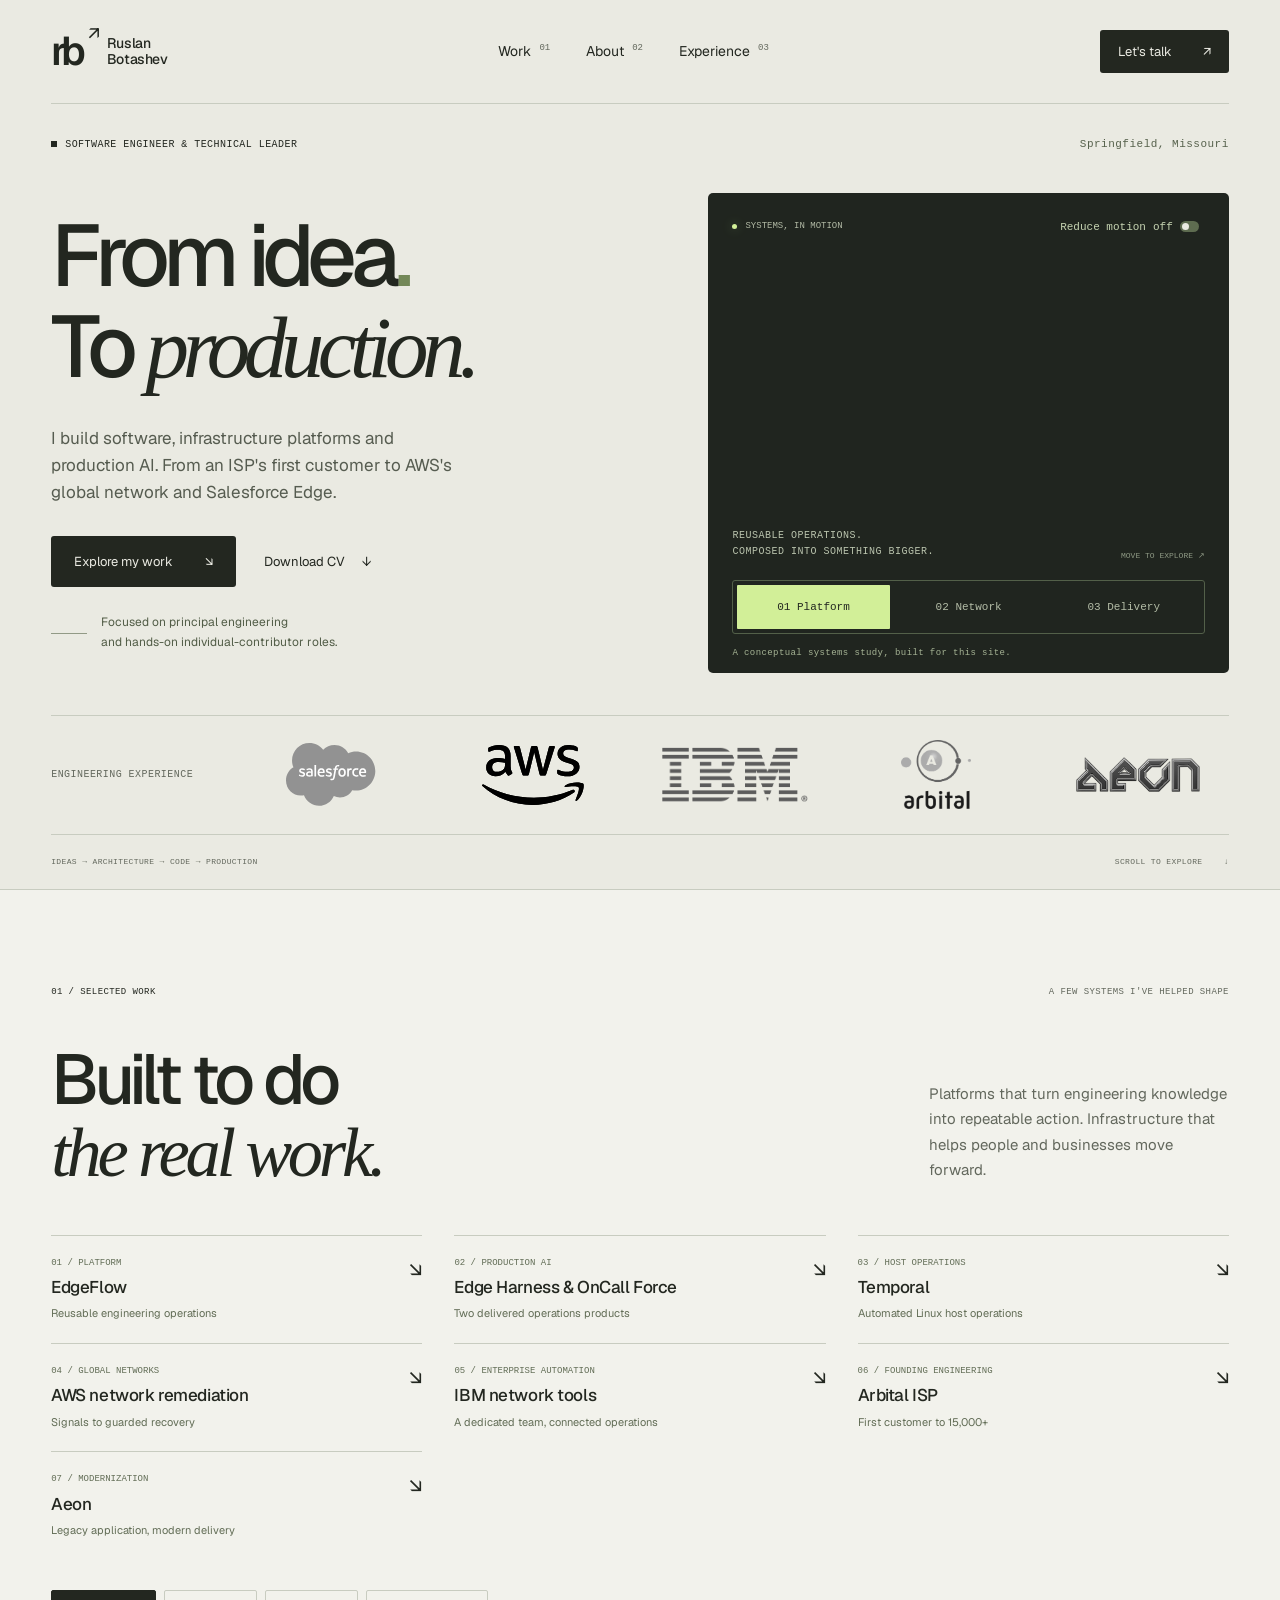
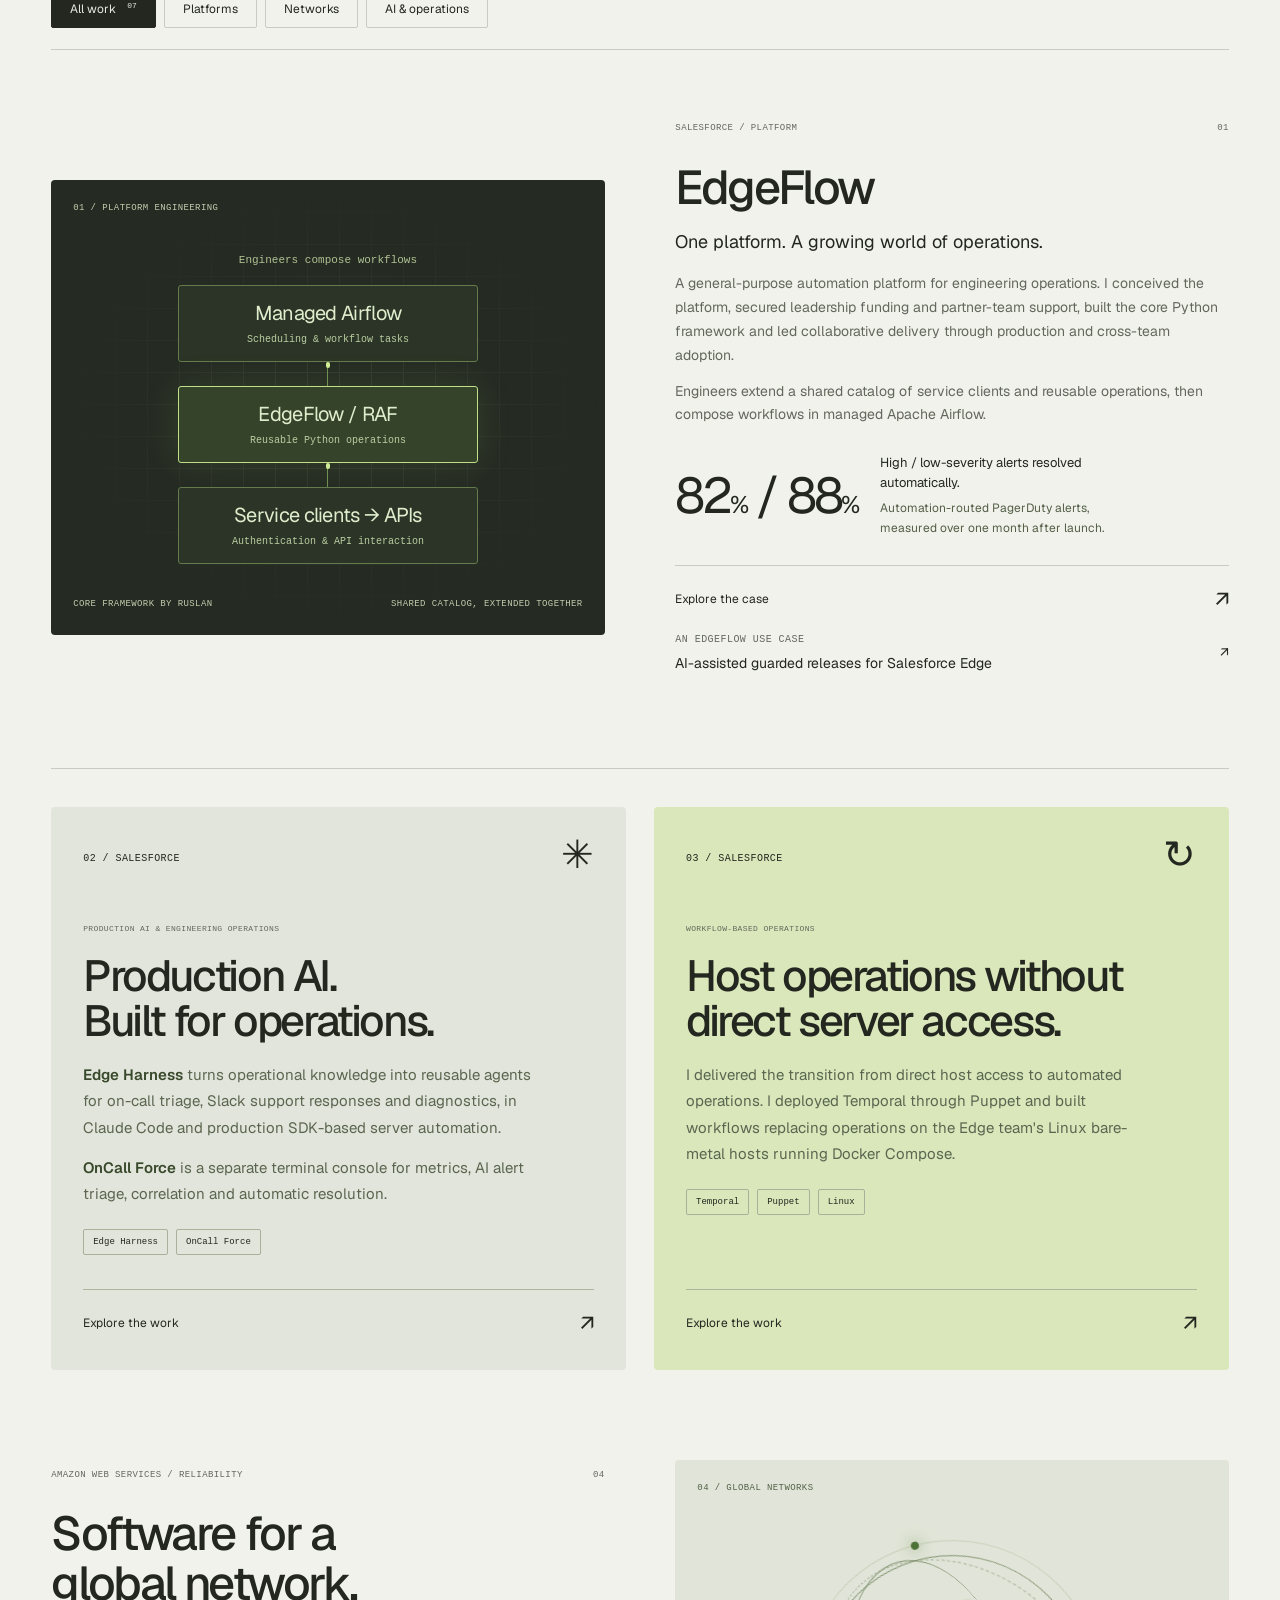
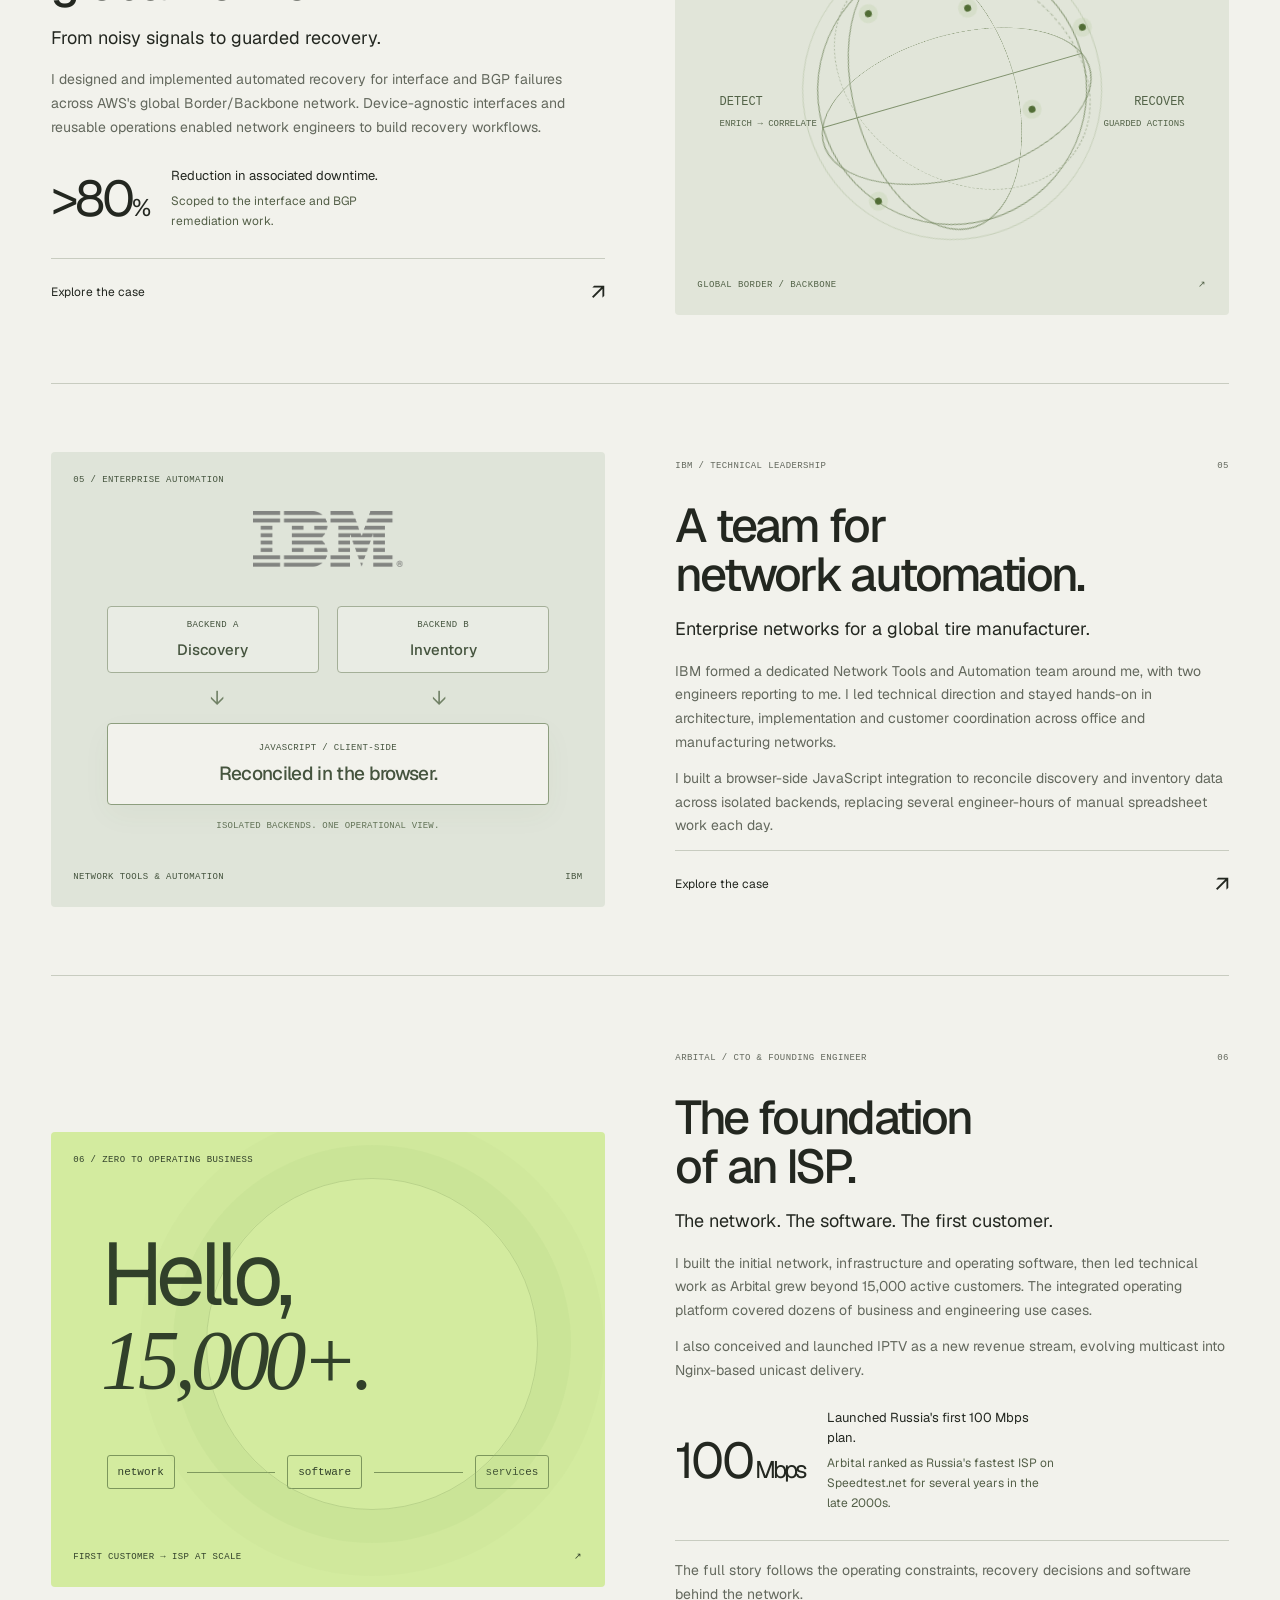
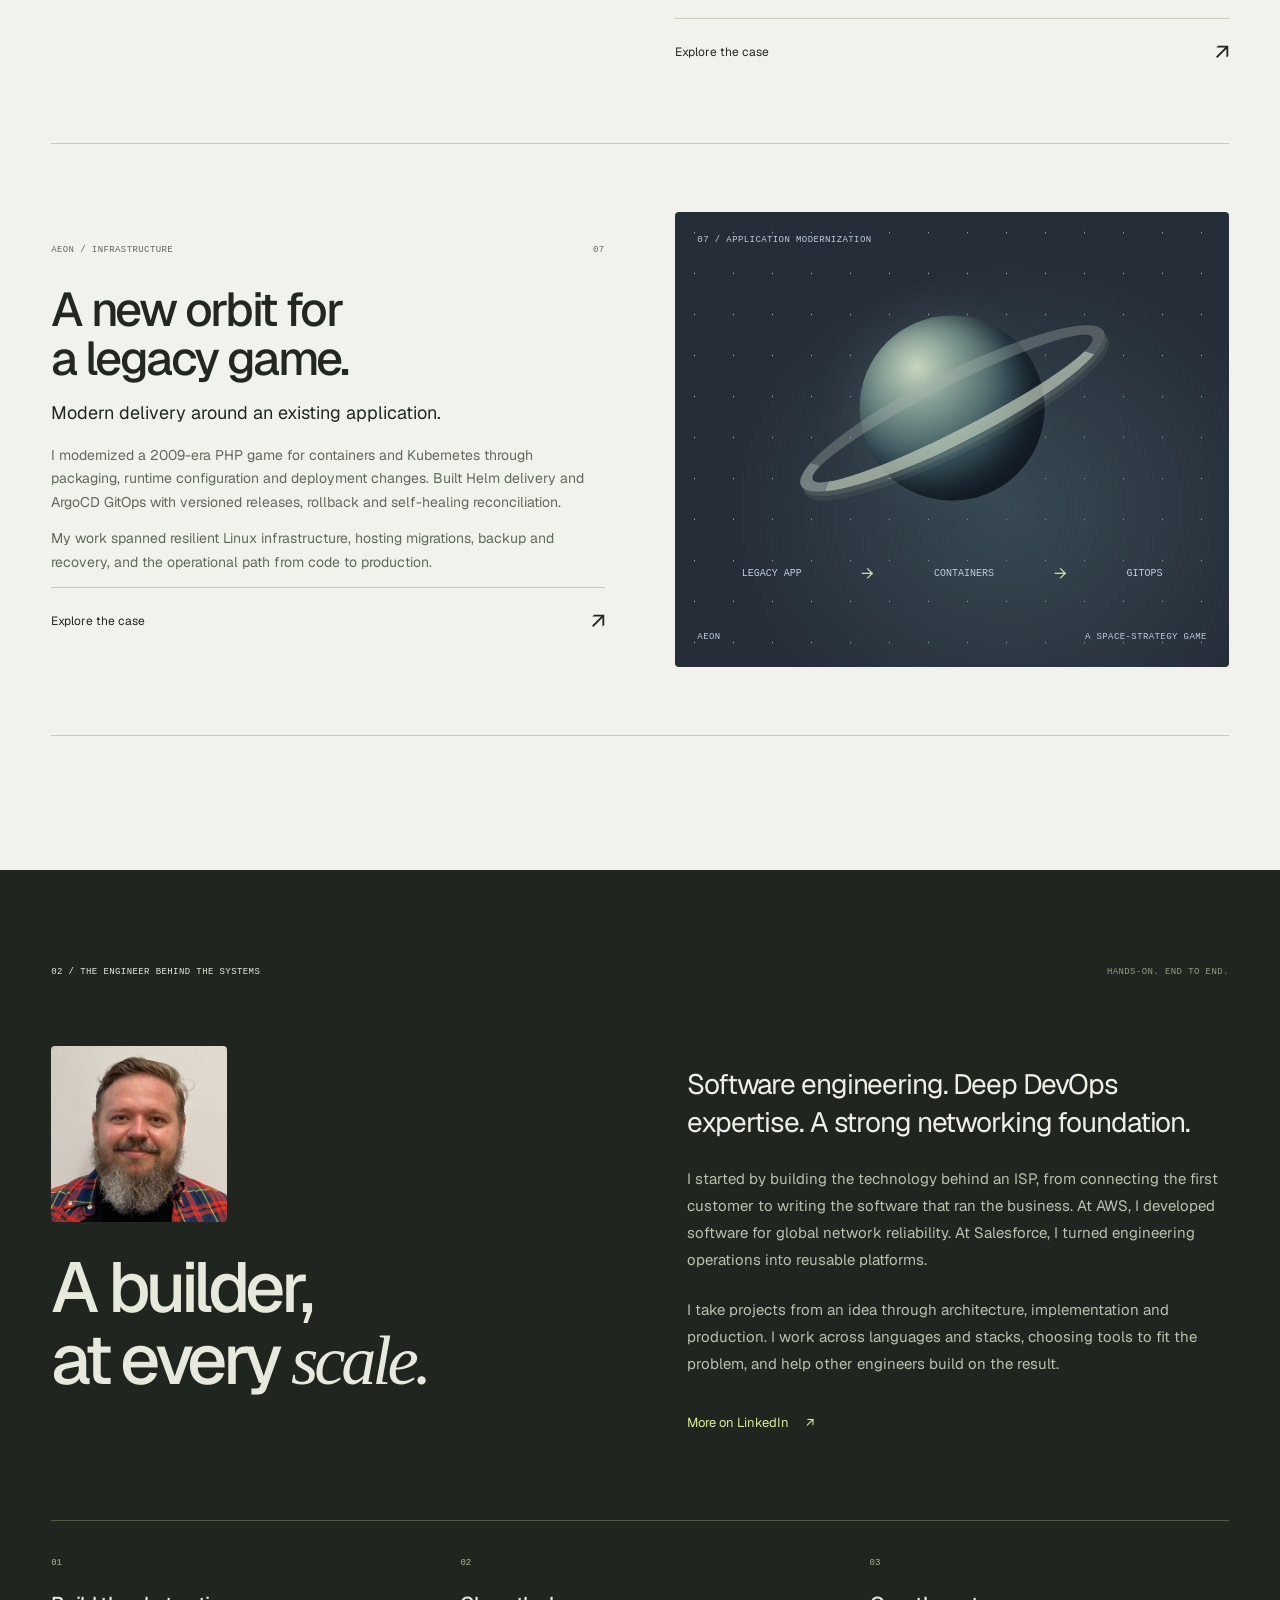
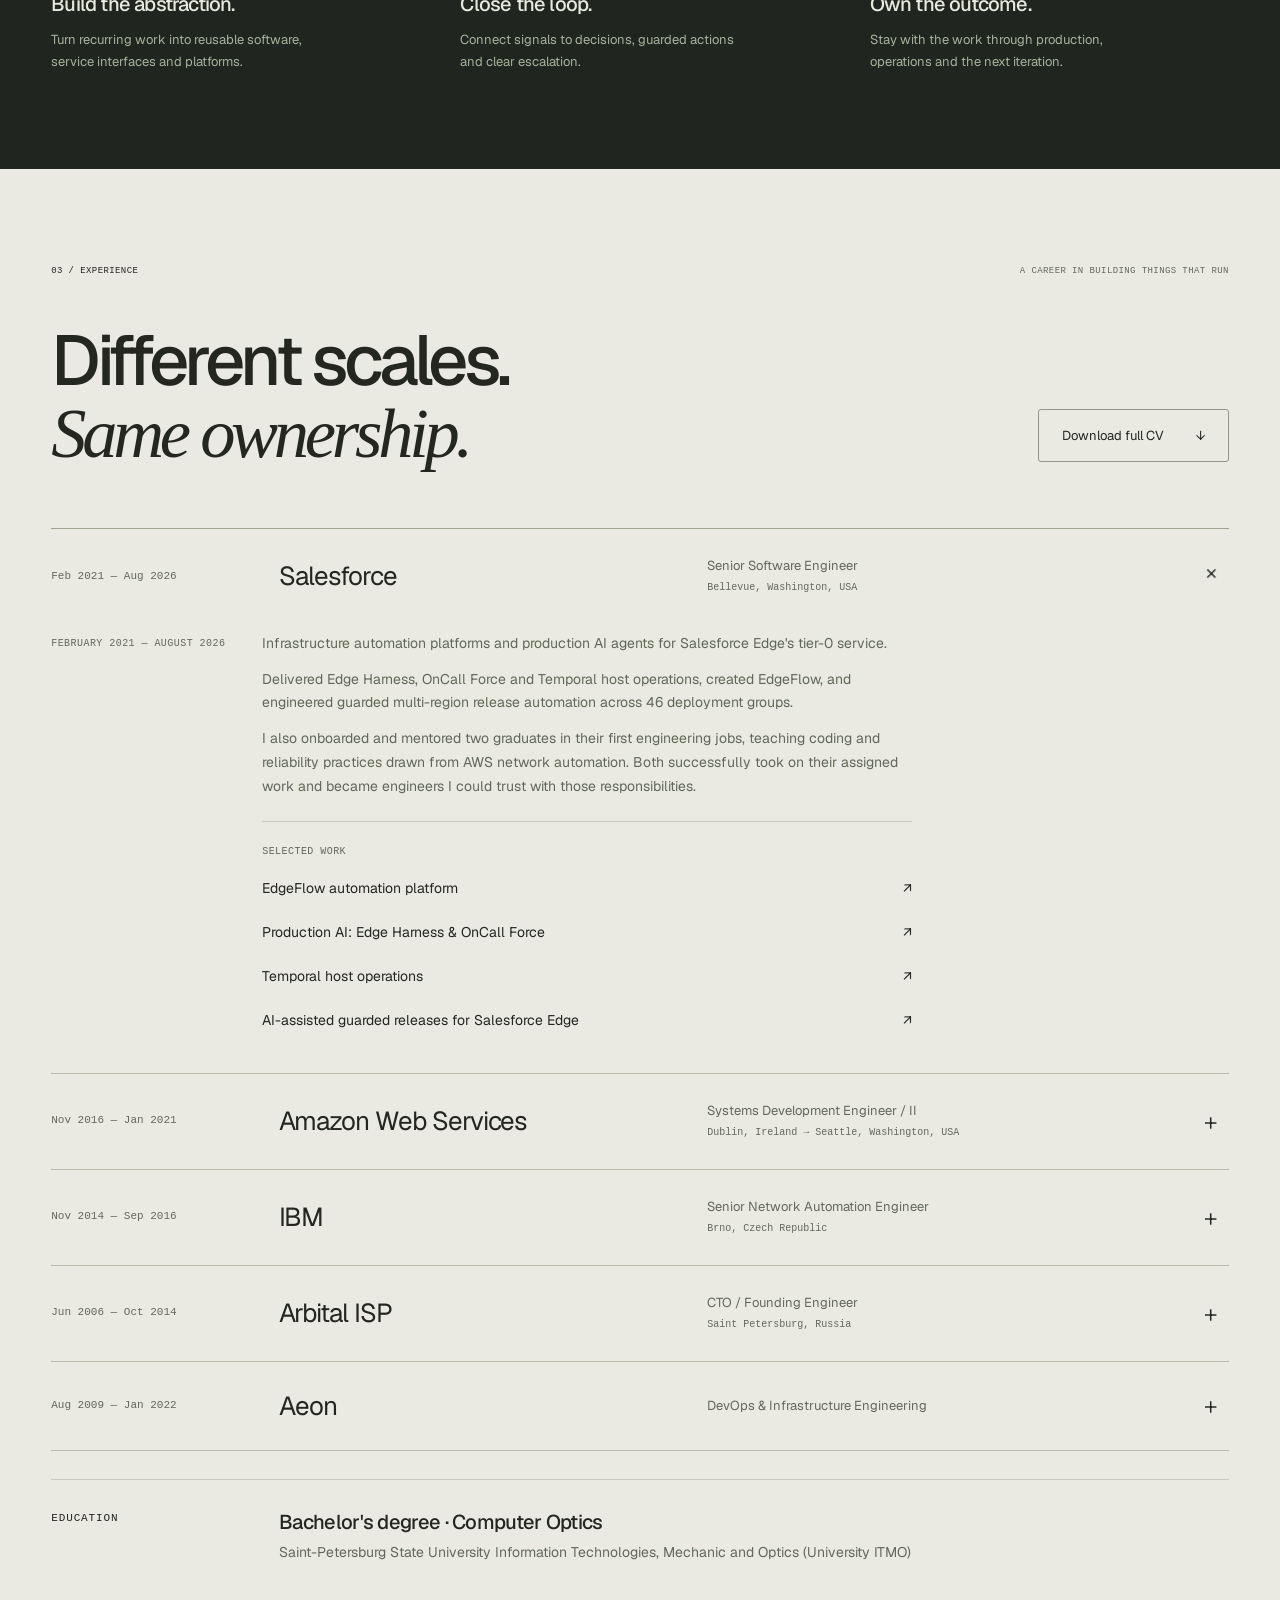
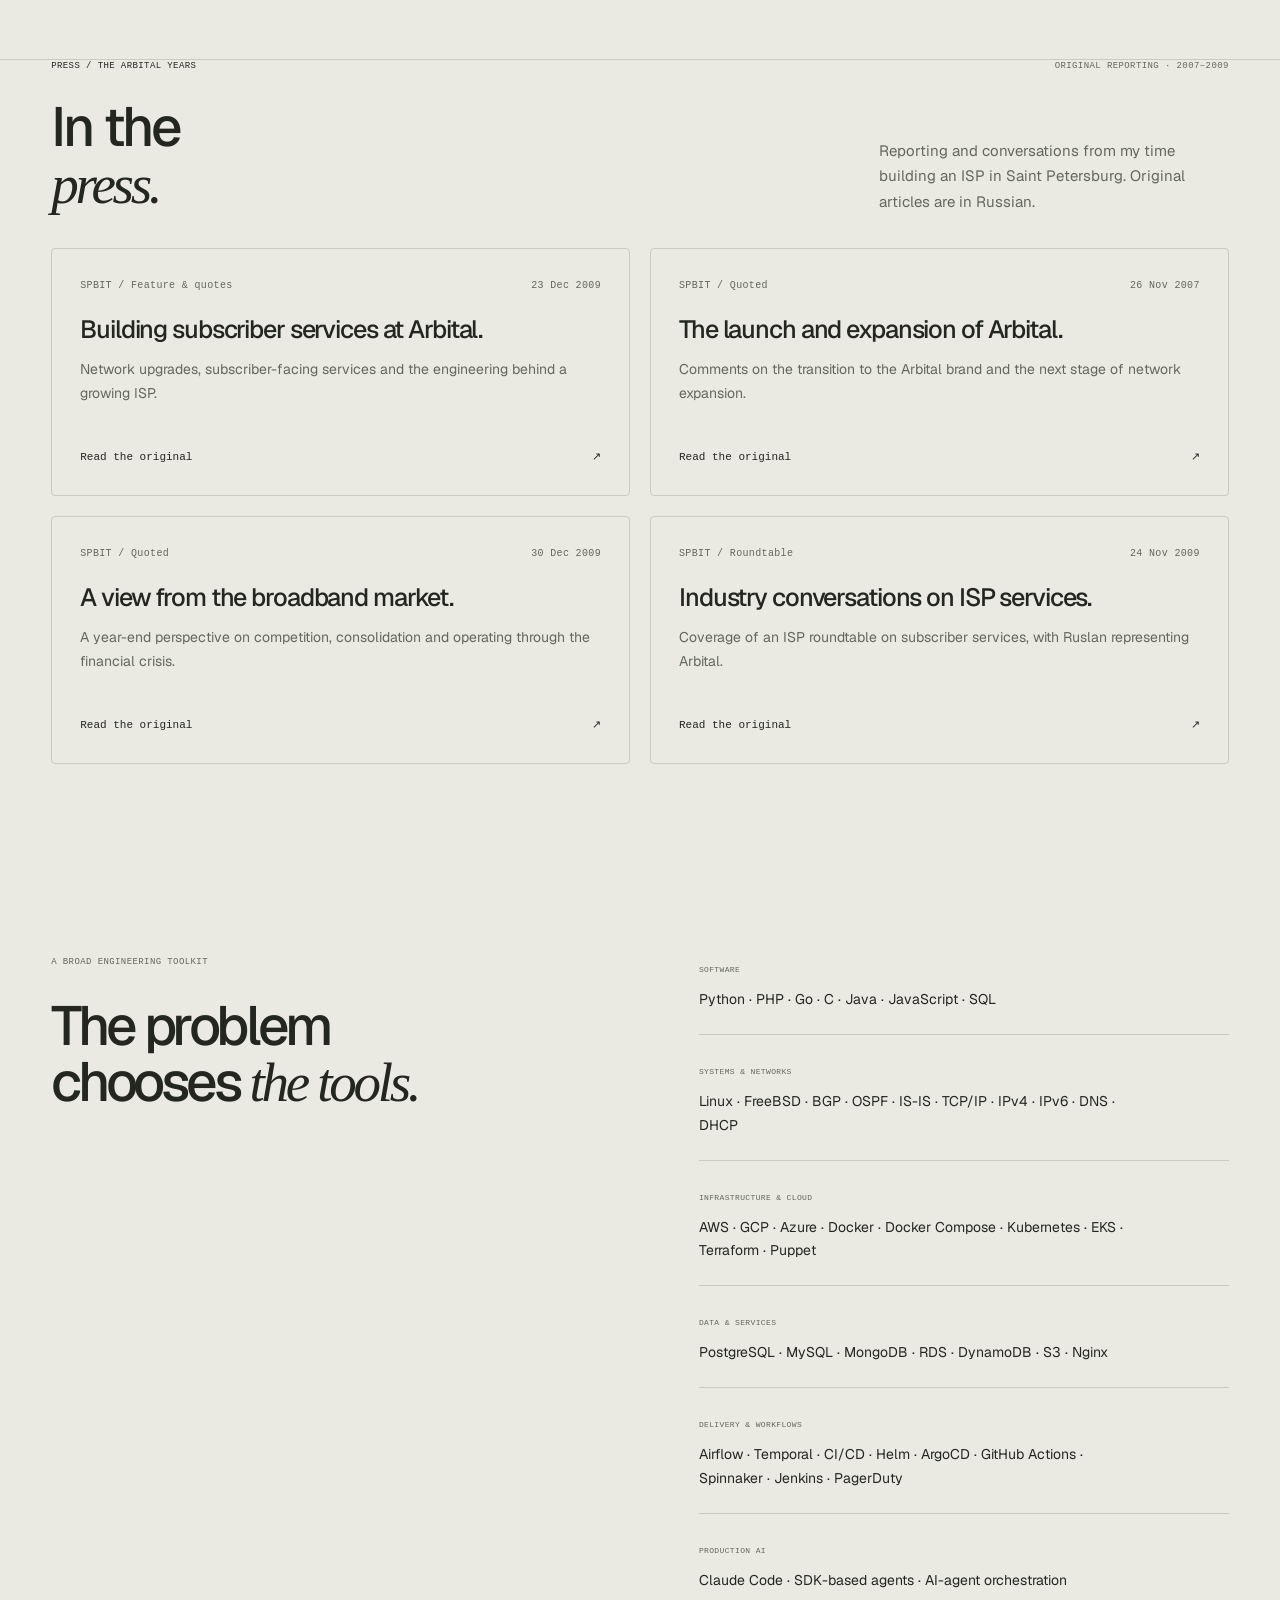
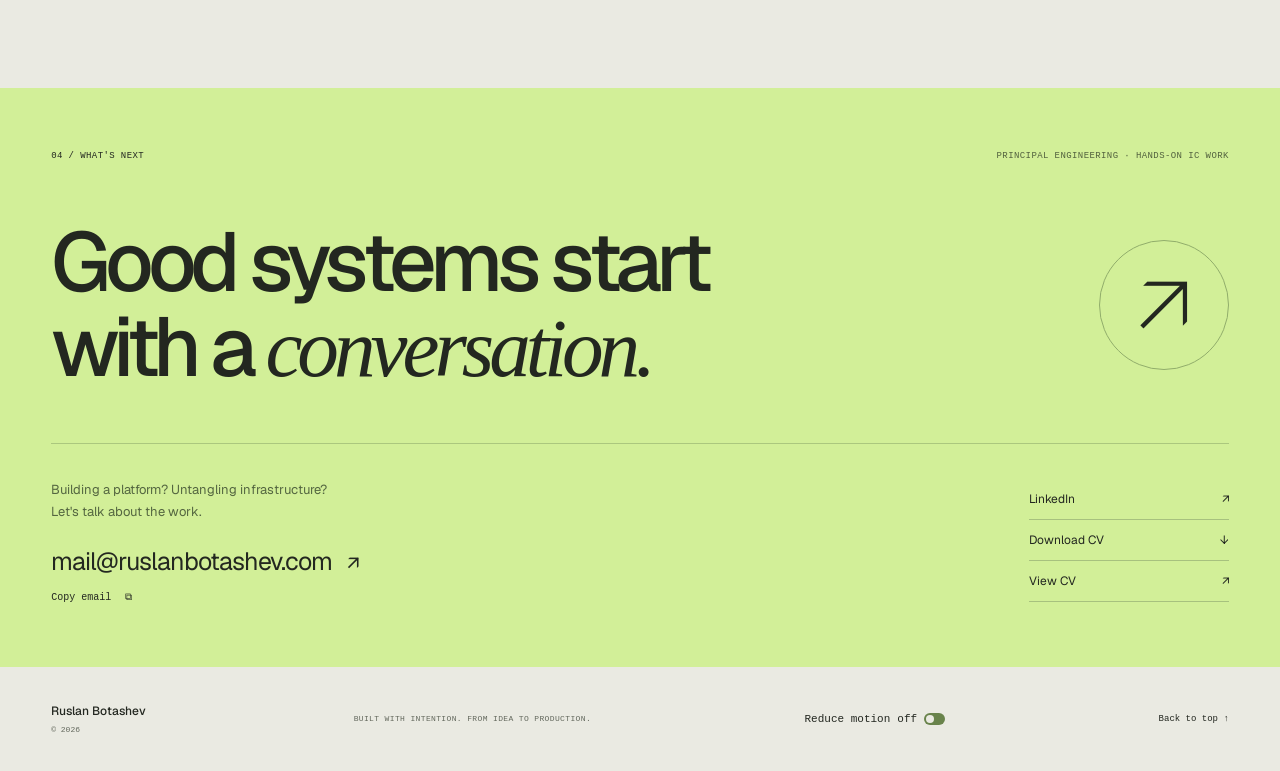
==== commit e4e05523: "Expand ITMO to the confirmed LinkedIn institution name" ====
--- a/site/index.html
+++ b/site/index.html
@@ -16,7 +16,7 @@
   <link rel="icon" href="assets/favicon.svg" type="image/svg+xml">
   <link rel="preload" href="assets/fonts/Geist-Variable.woff2" as="font" type="font/woff2" crossorigin>
   <link rel="stylesheet" href="styles.css?v=c36d4fd6c6c1">
-  <script type="application/ld+json">{"@context":"https://schema.org","@graph":[{"@type":"ProfilePage","@id":"https://botashev.com/#profile","url":"https://botashev.com/","name":"Ruslan Botashev | Software Engineer & Technical Leader","mainEntity":{"@id":"https://botashev.com/#person"}},{"@type":"Person","@id":"https://botashev.com/#person","name":"Ruslan Botashev","url":"https://botashev.com/","email":"mailto:mail@ruslanbotashev.com","sameAs":["https://www.linkedin.com/in/botashev/"],"knowsAbout":["Software engineering","Infrastructure automation","Production AI agents","Networking","DevOps"],"image":"https://botashev.com/assets/ruslan-botashev.jpg","alumniOf":{"@type":"CollegeOrUniversity","name":"ITMO University"}}]}</script>
+  <script type="application/ld+json">{"@context":"https://schema.org","@graph":[{"@type":"ProfilePage","@id":"https://botashev.com/#profile","url":"https://botashev.com/","name":"Ruslan Botashev | Software Engineer & Technical Leader","mainEntity":{"@id":"https://botashev.com/#person"}},{"@type":"Person","@id":"https://botashev.com/#person","name":"Ruslan Botashev","url":"https://botashev.com/","email":"mailto:mail@ruslanbotashev.com","sameAs":["https://www.linkedin.com/in/botashev/"],"knowsAbout":["Software engineering","Infrastructure automation","Production AI agents","Networking","DevOps"],"image":"https://botashev.com/assets/ruslan-botashev.jpg","alumniOf":{"@type":"CollegeOrUniversity","name":"Saint-Petersburg State University Information Technologies, Mechanic and Optics (University ITMO)"}}]}</script>
   <script type="module" src="app.js?v=9032ee5d9658"></script>
 </head>
 <body>
@@ -106,7 +106,7 @@
       <details><summary><span class="timeline-date">Nov 2014 — Sep 2016</span><span class="timeline-company">IBM</span><span class="timeline-position"><span class="timeline-role">Senior Network Automation Engineer</span><span class="timeline-location">Brno, Czech Republic</span></span><span class="timeline-toggle" aria-hidden="true">+</span></summary><div class="timeline-body"><span>NOVEMBER 2014 — SEPTEMBER 2016</span><div><p>Led a dedicated Network Tools and Automation team for a global tire manufacturer, with two engineers reporting to me.</p><p>IBM formed the team around me. I remained hands-on in architecture, implementation and customer coordination, replaced manual reconciliation with browser-side integration, and received an IBM service-excellence award.</p><nav class="timeline-work" aria-label="Selected work from IBM"><span class="timeline-work-label">Selected work</span><ul><li><a data-case="ibm" href="work/ibm-network-automation/">Network tools &amp; automation <span aria-hidden="true">↗</span></a></li></ul></nav></div></div></details>
       <details><summary><span class="timeline-date">Jun 2006 — Oct 2014</span><span class="timeline-company">Arbital ISP</span><span class="timeline-position"><span class="timeline-role">CTO / Founding Engineer</span><span class="timeline-location">Saint Petersburg, Russia</span></span><span class="timeline-toggle" aria-hidden="true">+</span></summary><div class="timeline-body"><span>JUNE 2006 — OCTOBER 2014</span><div><p>Built and led the ISP's technology across network architecture, business software and production operations.</p><p>Established the initial network and operating platform, launched IPTV and led technical work as the ISP grew beyond 15,000 active customers.</p><nav class="timeline-work" aria-label="Selected work from Arbital ISP"><span class="timeline-work-label">Selected work</span><ul><li><a data-case="arbital" href="work/arbital/">Building the ISP <span aria-hidden="true">↗</span></a></li></ul></nav></div></div></details>
       <details><summary><span class="timeline-date">Aug 2009 — Jan 2022</span><span class="timeline-company">Aeon</span><span class="timeline-position"><span class="timeline-role">DevOps & Infrastructure Engineering</span></span><span class="timeline-toggle" aria-hidden="true">+</span></summary><div class="timeline-body"><span>AUGUST 2009 — JANUARY 2022<br>CONSULTING THEREAFTER</span><div><p>Infrastructure and operations for a space-strategy game, alongside other positions.</p><p>Resilient hosting, application containerization, Kubernetes delivery, Helm and ArgoCD GitOps. January 2022 is an approximate transition to consulting.</p><nav class="timeline-work" aria-label="Selected work from Aeon"><span class="timeline-work-label">Selected work</span><ul><li><a data-case="aeon" href="work/aeon/">Legacy application modernization <span aria-hidden="true">↗</span></a></li></ul></nav></div></div></details>
-    </div><div class="education-row reveal"><h3>Education</h3><div><p class="education-degree">Bachelor's degree · Computer Optics</p><p class="education-institution">ITMO University</p></div></div></section>
+    </div><div class="education-row reveal"><h3>Education</h3><div><p class="education-degree">Bachelor's degree · Computer Optics</p><p class="education-institution">Saint-Petersburg State University Information Technologies, Mechanic and Optics (University ITMO)</p></div></div></section>
 
     <section class="press-section section-pad" id="press" aria-labelledby="press-title">
       <div class="section-kicker reveal"><span>PRESS / THE ARBITAL YEARS</span><span>ORIGINAL REPORTING · 2007–2009</span></div>
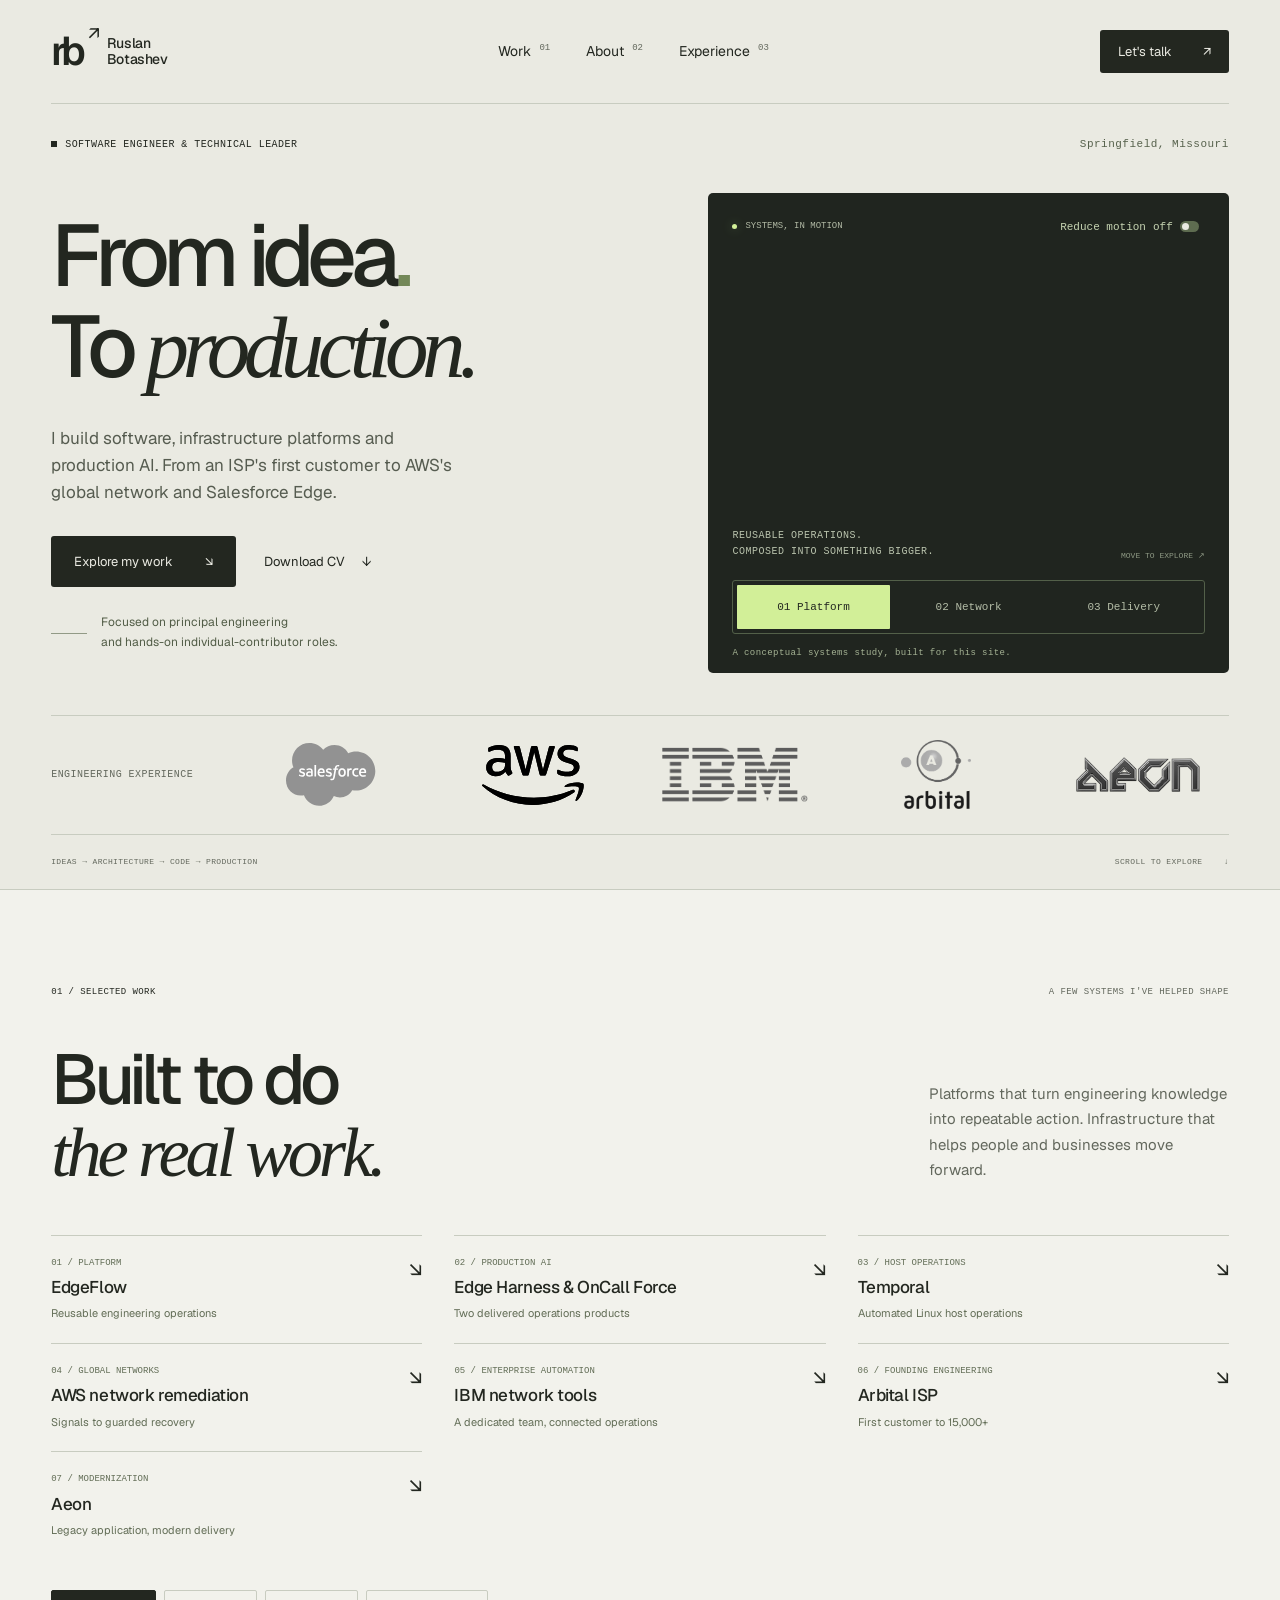
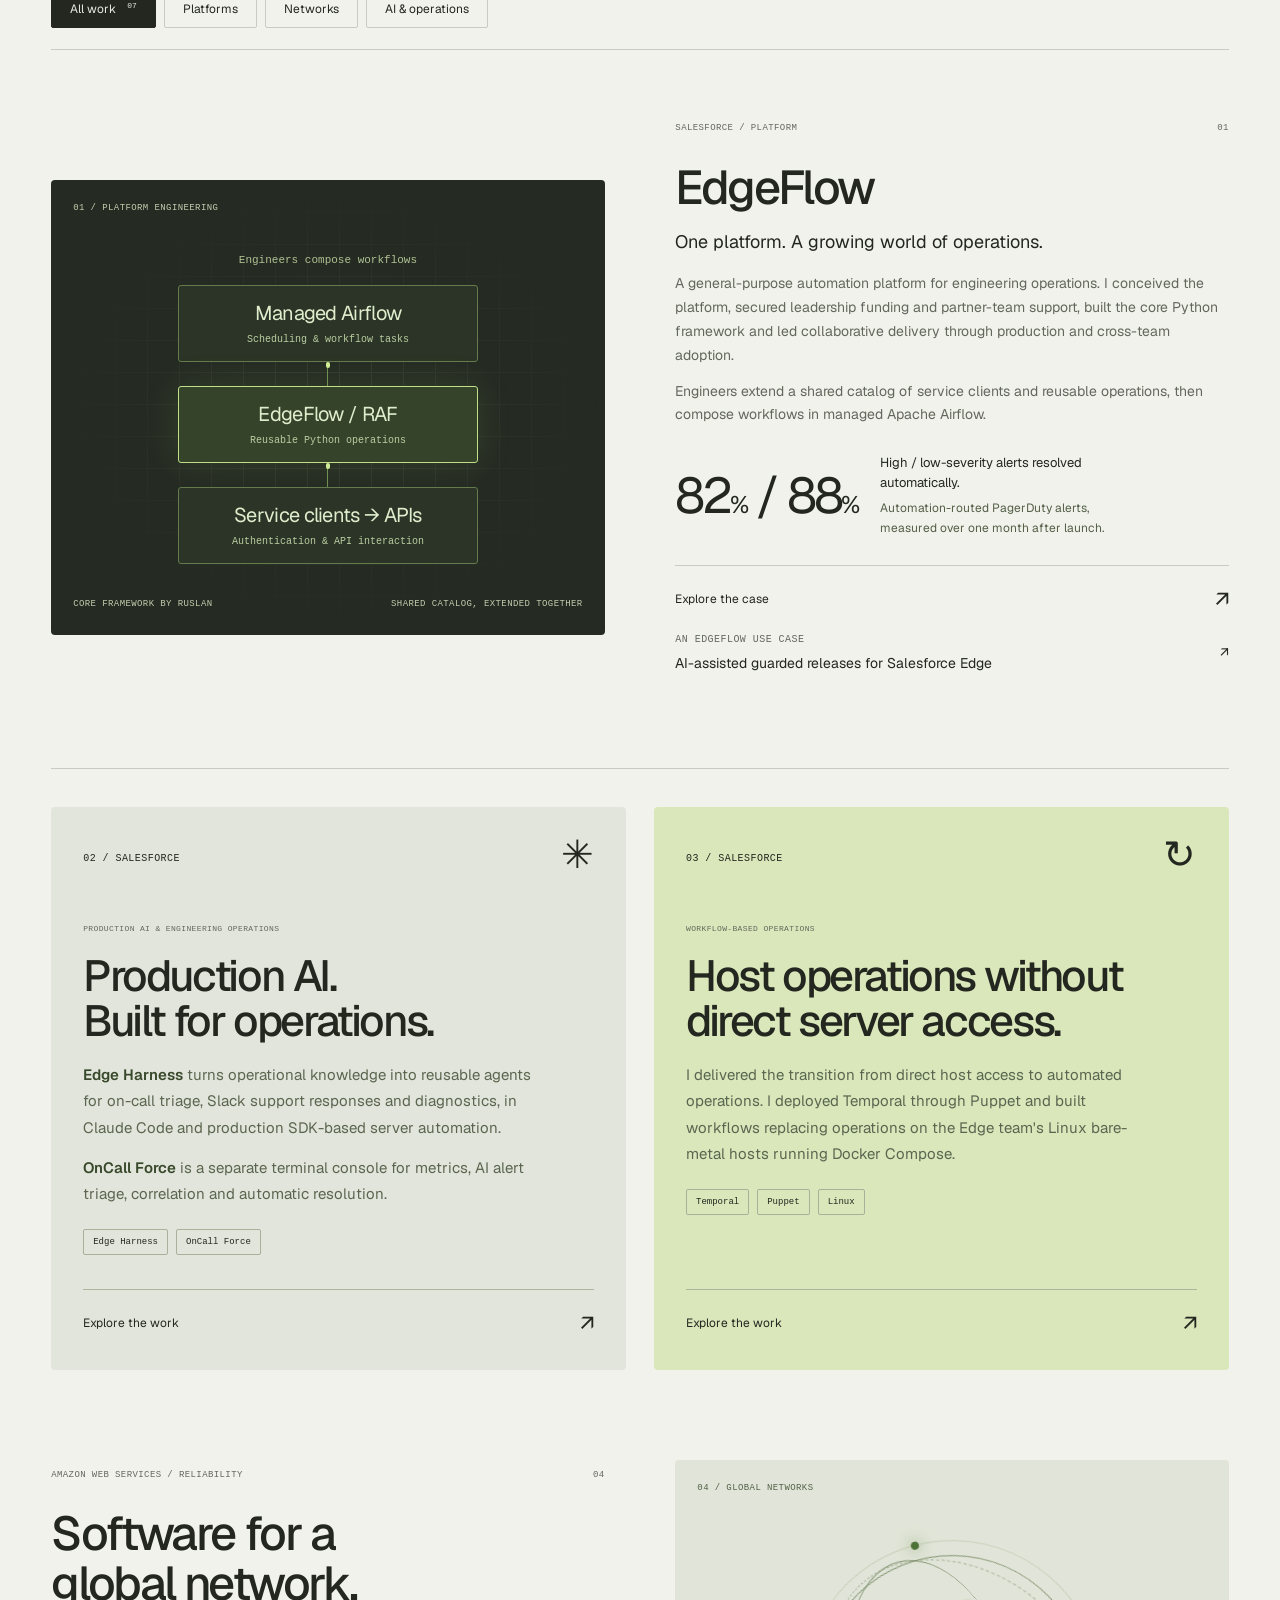
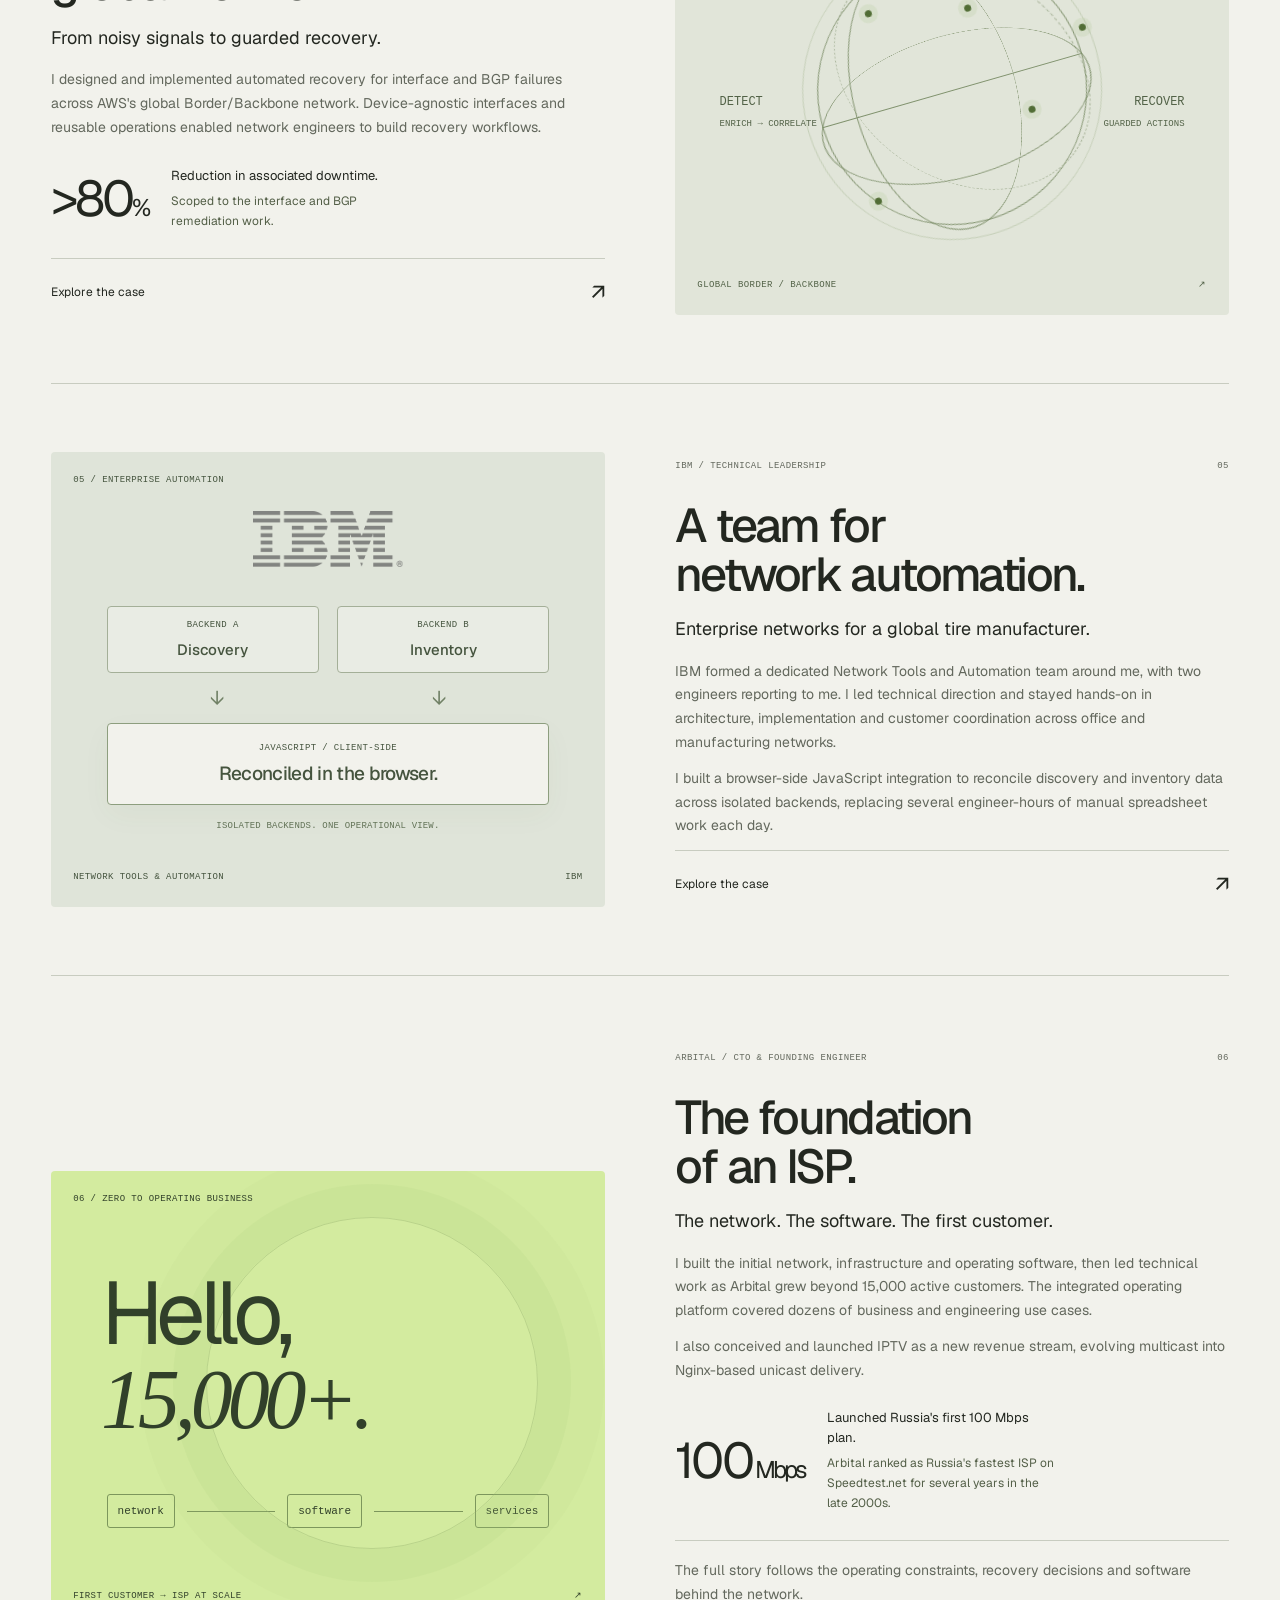
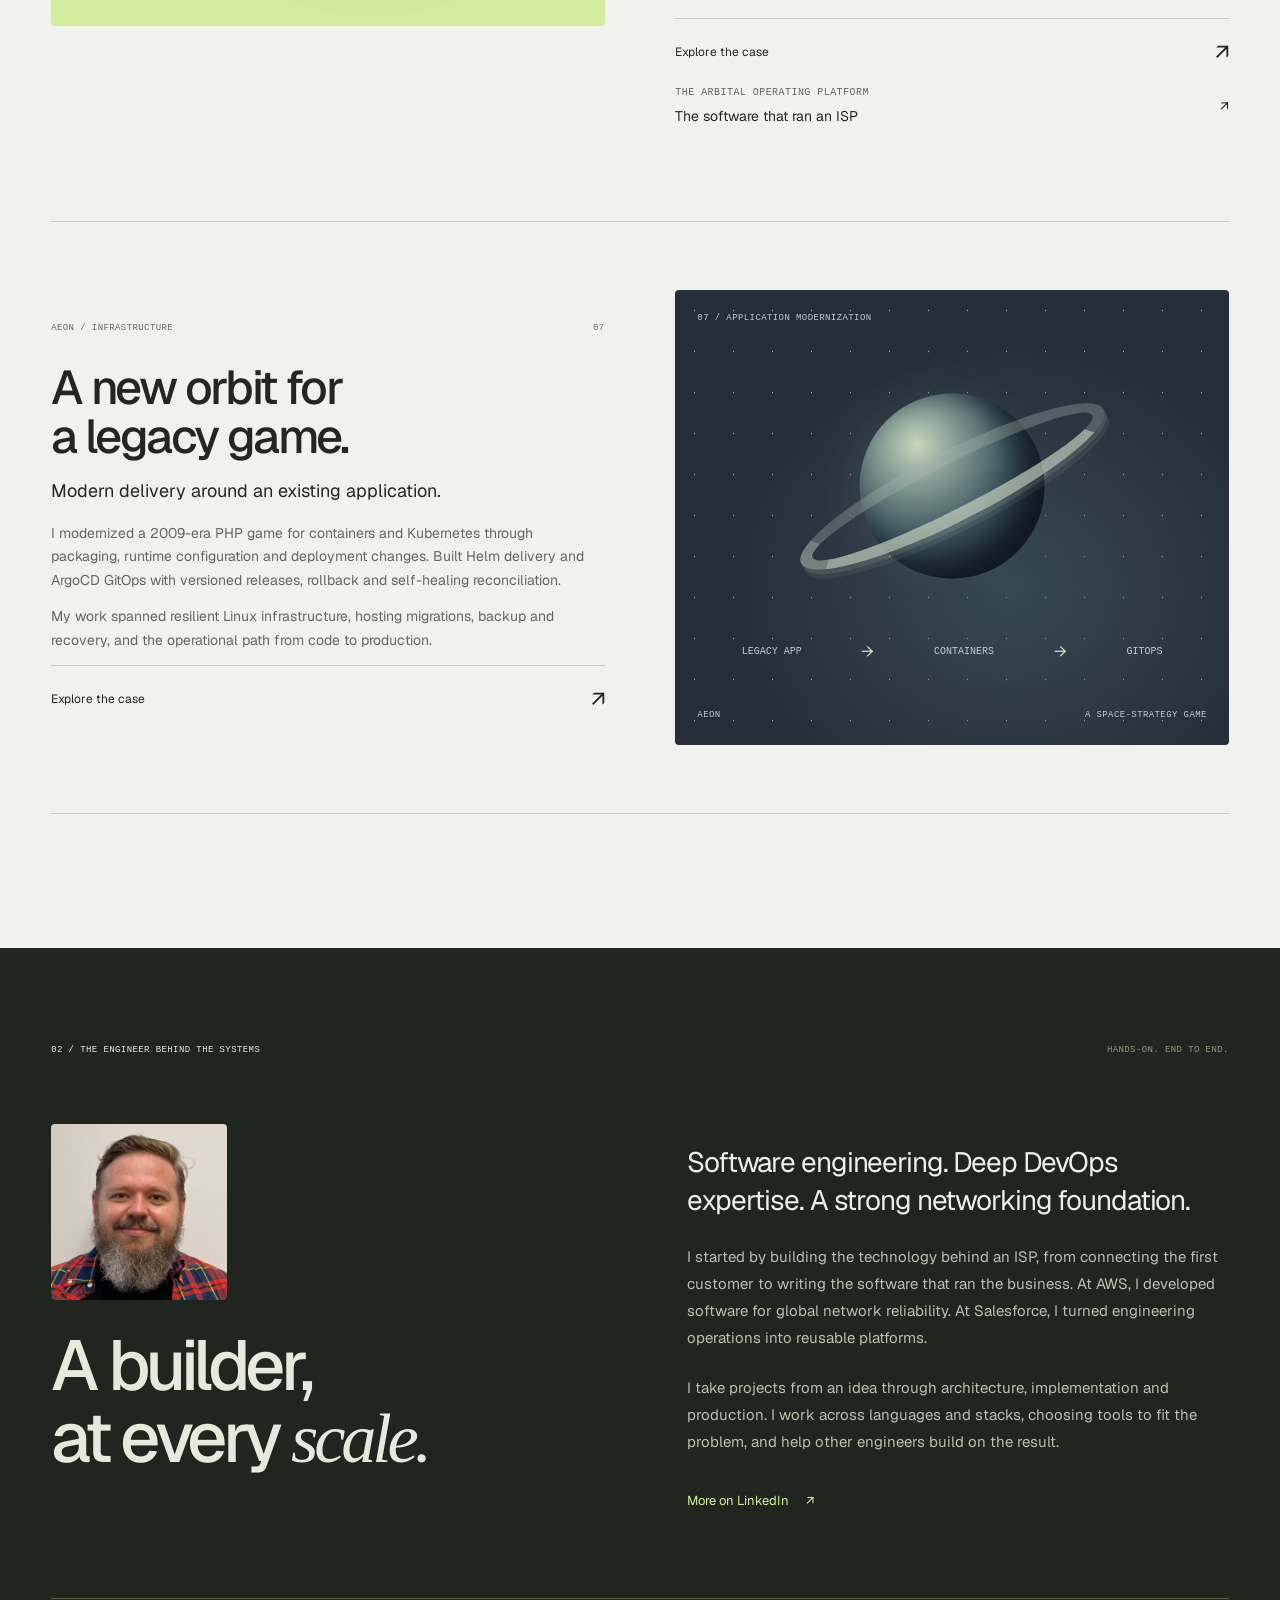
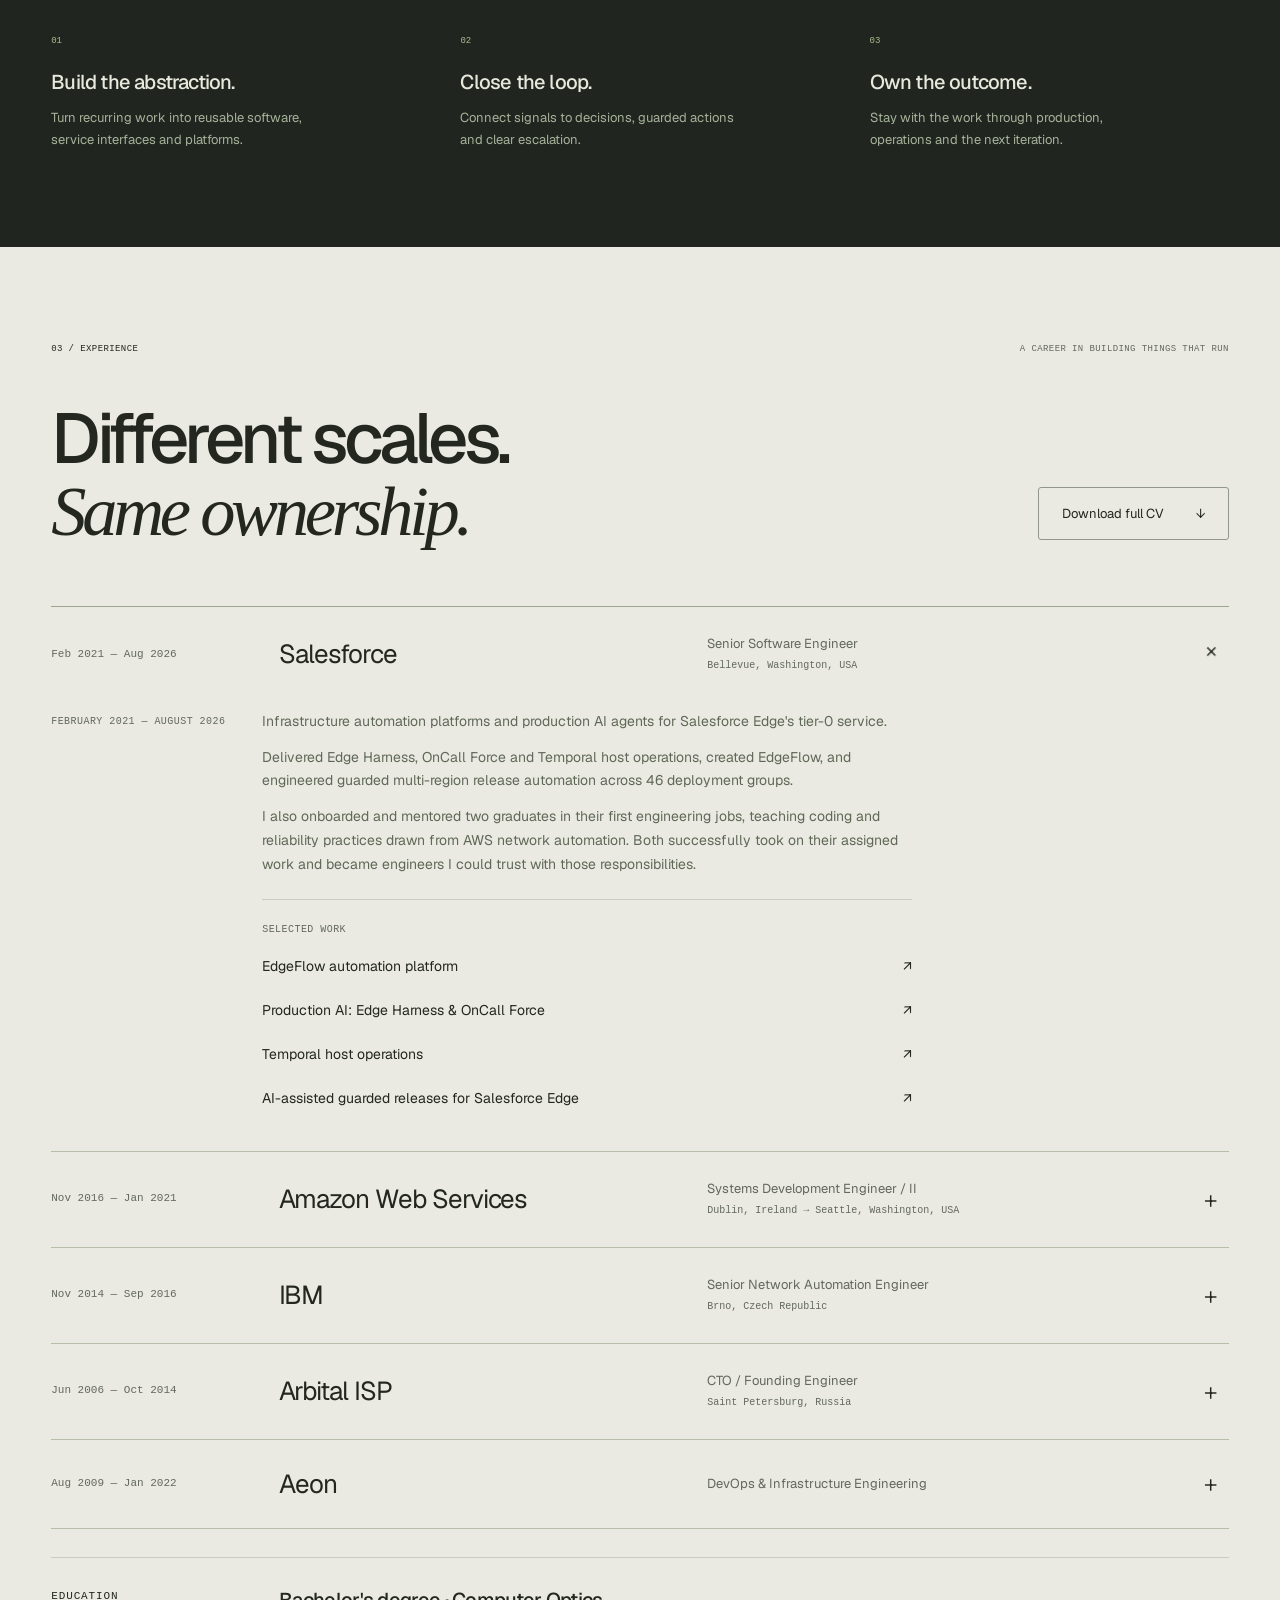
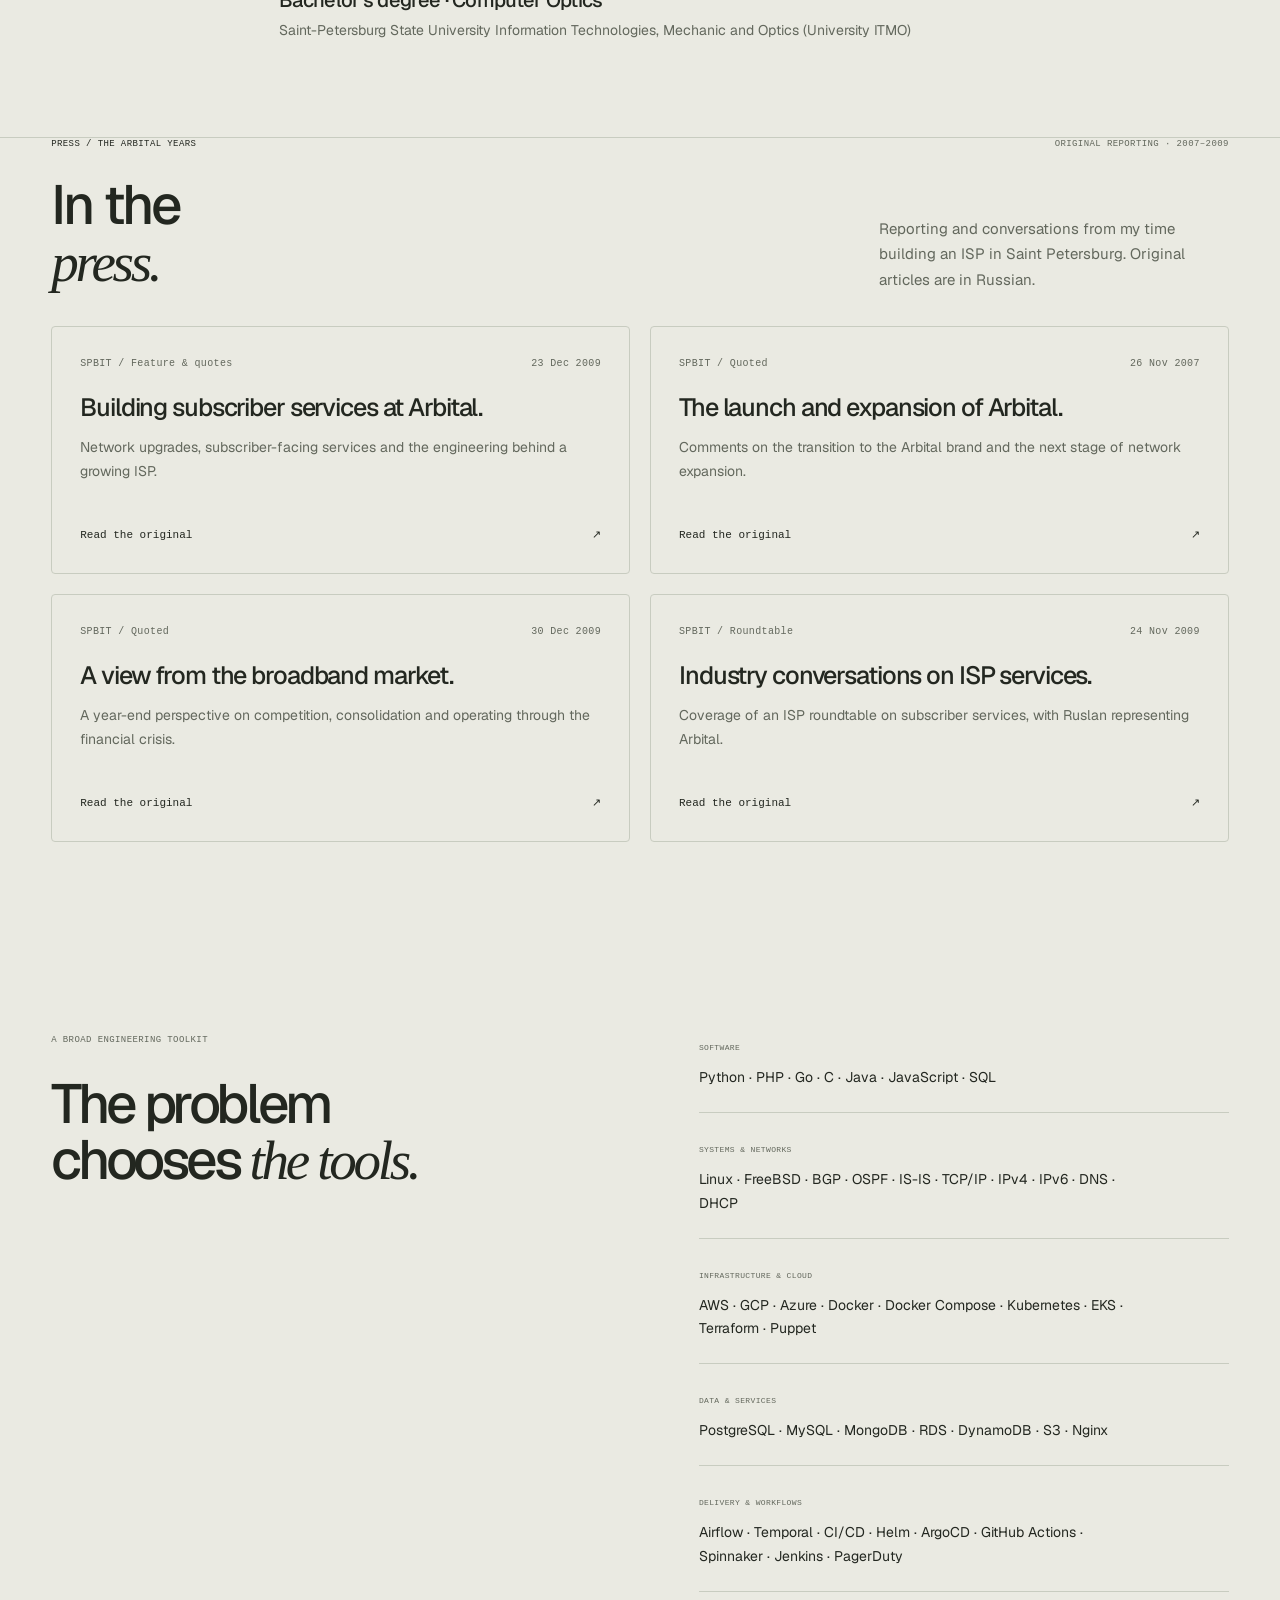
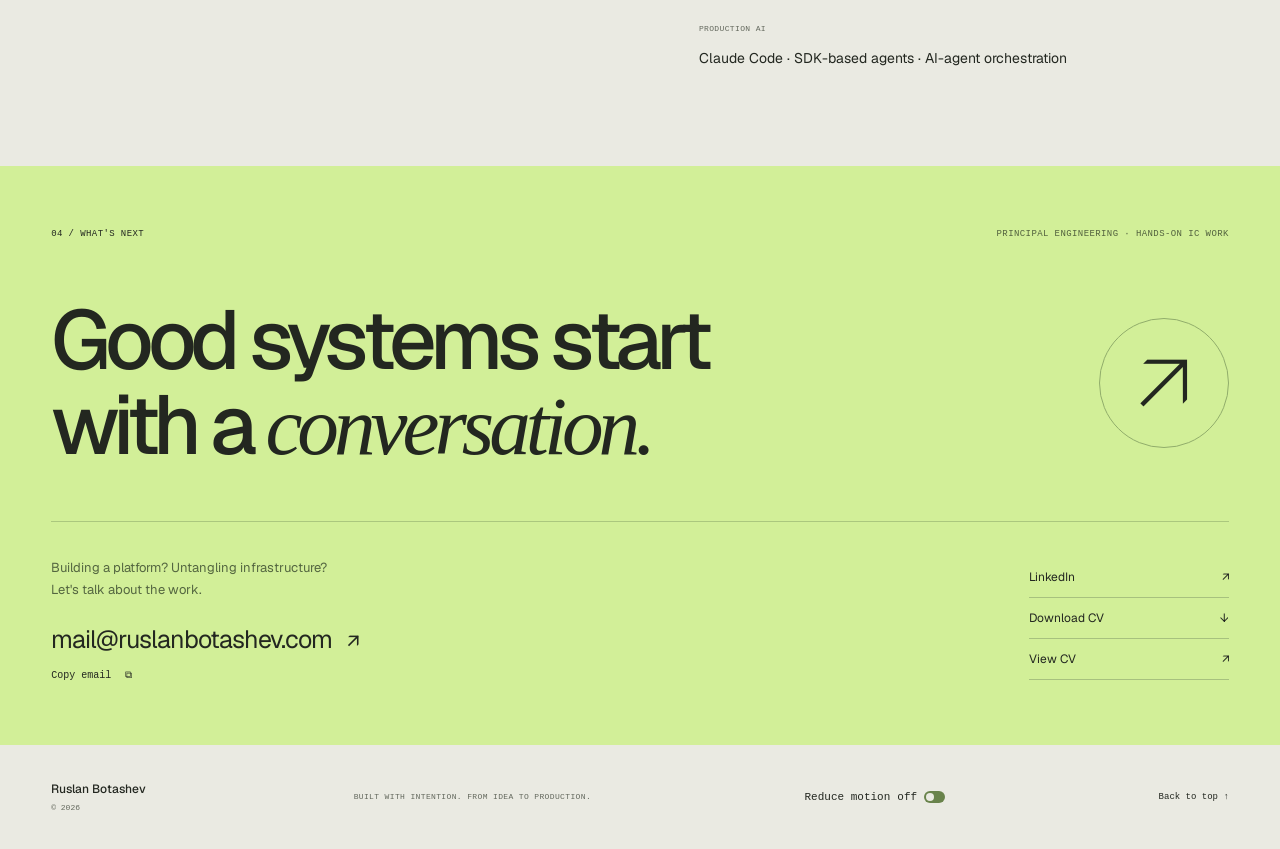
==== commit 25ff58c7: "Add Arbital software case and refresh CV platform detail" ====
--- a/site/index.html
+++ b/site/index.html
@@ -17,7 +17,7 @@
   <link rel="preload" href="assets/fonts/Geist-Variable.woff2" as="font" type="font/woff2" crossorigin>
   <link rel="stylesheet" href="styles.css?v=c36d4fd6c6c1">
   <script type="application/ld+json">{"@context":"https://schema.org","@graph":[{"@type":"ProfilePage","@id":"https://botashev.com/#profile","url":"https://botashev.com/","name":"Ruslan Botashev | Software Engineer & Technical Leader","mainEntity":{"@id":"https://botashev.com/#person"}},{"@type":"Person","@id":"https://botashev.com/#person","name":"Ruslan Botashev","url":"https://botashev.com/","email":"mailto:mail@ruslanbotashev.com","sameAs":["https://www.linkedin.com/in/botashev/"],"knowsAbout":["Software engineering","Infrastructure automation","Production AI agents","Networking","DevOps"],"image":"https://botashev.com/assets/ruslan-botashev.jpg","alumniOf":{"@type":"CollegeOrUniversity","name":"Saint-Petersburg State University Information Technologies, Mechanic and Optics (University ITMO)"}}]}</script>
-  <script type="module" src="app.js?v=9032ee5d9658"></script>
+  <script type="module" src="app.js?v=36cecb278fea"></script>
 </head>
 <body>
   <a class="skip-link" href="#main">Skip to content</a>
@@ -28,7 +28,7 @@
     <a class="header-contact" href="#contact">Let's talk <span aria-hidden="true">↗</span></a>
     <button class="menu-toggle" aria-expanded="false" aria-controls="mobile-nav" aria-label="Open navigation"><span></span><span></span></button>
   </header>
-  <nav class="mobile-nav" id="mobile-nav" aria-label="Mobile navigation" hidden><a href="#work">Selected work</a><a href="#about">About</a><a href="#experience">Experience</a><a href="#contact">Contact</a><a href="assets/Ruslan-Botashev-CV.pdf?v=bc68b4e3c583" download>Download CV ↓</a></nav>
+  <nav class="mobile-nav" id="mobile-nav" aria-label="Mobile navigation" hidden><a href="#work">Selected work</a><a href="#about">About</a><a href="#experience">Experience</a><a href="#contact">Contact</a><a href="assets/Ruslan-Botashev-CV.pdf?v=c760c6fb476e" download>Download CV ↓</a></nav>
   <main id="main">
     <section class="hero" aria-labelledby="hero-title">
       <div class="hero-topline"><span class="eyebrow"><span class="square"></span> SOFTWARE ENGINEER & TECHNICAL LEADER</span><span class="hero-location">Springfield, Missouri</span></div>
@@ -36,7 +36,7 @@
         <div class="hero-copy">
           <h1 id="hero-title"><span class="hero-line">From idea<span class="period">.</span></span><span class="hero-line">To <em>production.</em></span></h1>
           <p class="hero-description">I build software, infrastructure platforms and production AI. From an ISP's first customer to AWS's global network and Salesforce Edge.</p>
-          <div class="hero-actions"><a class="button button-dark" href="#work">Explore my work <span aria-hidden="true">↘</span></a><a class="text-link" href="assets/Ruslan-Botashev-CV.pdf?v=bc68b4e3c583" download>Download CV <span aria-hidden="true">↓</span></a></div>
+          <div class="hero-actions"><a class="button button-dark" href="#work">Explore my work <span aria-hidden="true">↘</span></a><a class="text-link" href="assets/Ruslan-Botashev-CV.pdf?v=c760c6fb476e" download>Download CV <span aria-hidden="true">↓</span></a></div>
           <div class="hero-note"><span class="note-line"></span><p>Focused on principal engineering<br>and hands-on individual-contributor roles.</p></div>
         </div>
         <div class="system-study" aria-label="Interactive conceptual systems visualization">
@@ -88,7 +88,7 @@
         </article>
         <article class="project reveal" data-category="network" id="arbital">
           <div class="project-visual isp-visual" aria-hidden="true"><span class="visual-index">06 / ZERO TO OPERATING BUSINESS</span><div class="isp-type">Hello,<br><em>15,000+.</em></div><div class="isp-network"><span>network</span><i></i><span>software</span><i></i><span>services</span></div><div class="visual-bottom">FIRST CUSTOMER → ISP AT SCALE <span>↗</span></div></div>
-          <div class="project-content"><div class="project-meta"><span>ARBITAL / CTO & FOUNDING ENGINEER</span><span>06</span></div><h3>The foundation<br>of an ISP.</h3><p class="project-deck">The network. The software. The first customer.</p><p>I built the initial network, infrastructure and operating software, then led technical work as Arbital grew beyond 15,000 active customers. The integrated operating platform covered dozens of business and engineering use cases.</p><p>I also conceived and launched IPTV as a new revenue stream, evolving multicast into Nginx-based unicast delivery.</p><div class="project-outcome compact-outcome"><span class="outcome-number">100<span> Mbps</span></span><p>Launched Russia's first 100 Mbps plan.<small>Arbital ranked as Russia's fastest ISP on Speedtest.net for several years in the late 2000s.</small></p></div><p class="story-teaser">The full story follows the operating constraints, recovery decisions and software behind the network.</p><a class="case-link" data-case="arbital" href="work/arbital/">Explore the case <span aria-hidden="true">↗</span></a></div>
+          <div class="project-content"><div class="project-meta"><span>ARBITAL / CTO & FOUNDING ENGINEER</span><span>06</span></div><h3>The foundation<br>of an ISP.</h3><p class="project-deck">The network. The software. The first customer.</p><p>I built the initial network, infrastructure and operating software, then led technical work as Arbital grew beyond 15,000 active customers. The integrated operating platform covered dozens of business and engineering use cases.</p><p>I also conceived and launched IPTV as a new revenue stream, evolving multicast into Nginx-based unicast delivery.</p><div class="project-outcome compact-outcome"><span class="outcome-number">100<span> Mbps</span></span><p>Launched Russia's first 100 Mbps plan.<small>Arbital ranked as Russia's fastest ISP on Speedtest.net for several years in the late 2000s.</small></p></div><p class="story-teaser">The full story follows the operating constraints, recovery decisions and software behind the network.</p><a class="case-link" data-case="arbital" href="work/arbital/">Explore the case <span aria-hidden="true">↗</span></a><a class="related-case-link" data-case="arbital-software" href="work/arbital-software/"><span><small>THE ARBITAL OPERATING PLATFORM</small>The software that ran an ISP</span><span aria-hidden="true">↗</span></a></div>
         </article>
         <article class="project project-reverse reveal" data-category="platform" id="aeon">
           <div class="project-visual aeon-visual" aria-hidden="true"><span class="visual-index">07 / APPLICATION MODERNIZATION</span><div class="planet"><span class="planet-ring"></span></div><div class="aeon-path"><span>LEGACY APP</span><i>→</i><span>CONTAINERS</span><i>→</i><span>GITOPS</span></div><div class="visual-bottom">AEON <span>A SPACE-STRATEGY GAME</span></div></div>
@@ -100,7 +100,7 @@
 
     <section class="about section-pad" id="about" aria-labelledby="about-title"><div class="section-kicker reveal"><span>02 / THE ENGINEER BEHIND THE SYSTEMS</span><span>HANDS-ON. END TO END.</span></div><div class="about-grid"><div class="about-title reveal"><figure class="about-portrait"><img src="assets/ruslan-botashev.jpg" alt="Ruslan Botashev" width="800" height="800" loading="lazy" decoding="async"></figure><h2 id="about-title">A builder,<br>at every <em>scale.</em></h2></div><div class="about-copy reveal"><p class="lead">Software engineering. Deep DevOps expertise. A strong networking foundation.</p><p>I started by building the technology behind an ISP, from connecting the first customer to writing the software that ran the business. At AWS, I developed software for global network reliability. At Salesforce, I turned engineering operations into reusable platforms.</p><p>I take projects from an idea through architecture, implementation and production. I work across languages and stacks, choosing tools to fit the problem, and help other engineers build on the result.</p><a class="text-link" href="https://www.linkedin.com/in/botashev/" target="_blank" rel="noopener noreferrer">More on LinkedIn <span aria-hidden="true">↗</span></a></div></div><div class="capabilities reveal"><div><span>01</span><h3>Build the abstraction.</h3><p>Turn recurring work into reusable software, service interfaces and platforms.</p></div><div><span>02</span><h3>Close the loop.</h3><p>Connect signals to decisions, guarded actions and clear escalation.</p></div><div><span>03</span><h3>Own the outcome.</h3><p>Stay with the work through production, operations and the next iteration.</p></div></div></section>
 
-    <section class="experience section-pad" id="experience" aria-labelledby="experience-title"><div class="section-kicker reveal"><span>03 / EXPERIENCE</span><span>A CAREER IN BUILDING THINGS THAT RUN</span></div><div class="experience-heading reveal"><h2 id="experience-title">Different scales.<br><em>Same ownership.</em></h2><a class="button button-outline" href="assets/Ruslan-Botashev-CV.pdf?v=bc68b4e3c583" download>Download full CV <span aria-hidden="true">↓</span></a></div><div class="timeline reveal">
+    <section class="experience section-pad" id="experience" aria-labelledby="experience-title"><div class="section-kicker reveal"><span>03 / EXPERIENCE</span><span>A CAREER IN BUILDING THINGS THAT RUN</span></div><div class="experience-heading reveal"><h2 id="experience-title">Different scales.<br><em>Same ownership.</em></h2><a class="button button-outline" href="assets/Ruslan-Botashev-CV.pdf?v=c760c6fb476e" download>Download full CV <span aria-hidden="true">↓</span></a></div><div class="timeline reveal">
       <details open><summary><span class="timeline-date">Feb 2021 — Aug 2026</span><span class="timeline-company">Salesforce</span><span class="timeline-position"><span class="timeline-role">Senior Software Engineer</span><span class="timeline-location">Bellevue, Washington, USA</span></span><span class="timeline-toggle" aria-hidden="true">+</span></summary><div class="timeline-body"><span>FEBRUARY 2021 — AUGUST 2026</span><div><p>Infrastructure automation platforms and production AI agents for Salesforce Edge's tier-0 service.</p><p>Delivered Edge Harness, OnCall Force and Temporal host operations, created EdgeFlow, and engineered guarded multi-region release automation across 46 deployment groups.</p><p>I also onboarded and mentored two graduates in their first engineering jobs, teaching coding and reliability practices drawn from AWS network automation. Both successfully took on their assigned work and became engineers I could trust with those responsibilities.</p><nav class="timeline-work" aria-label="Selected work from Salesforce"><span class="timeline-work-label">Selected work</span><ul><li><a data-case="edgeflow" href="work/edgeflow/">EdgeFlow automation platform <span aria-hidden="true">↗</span></a></li><li><a data-case="ai" href="work/production-ai/">Production AI: Edge Harness &amp; OnCall Force <span aria-hidden="true">↗</span></a></li><li><a data-case="temporal" href="work/temporal-host-operations/">Temporal host operations <span aria-hidden="true">↗</span></a></li><li><a data-case="releases" href="work/salesforce-guarded-releases/">AI-assisted guarded releases for Salesforce Edge <span aria-hidden="true">↗</span></a></li></ul></nav></div></div></details>
       <details><summary><span class="timeline-date">Nov 2016 — Jan 2021</span><span class="timeline-company">Amazon Web Services</span><span class="timeline-position"><span class="timeline-role">Systems Development Engineer / II</span><span class="timeline-location">Dublin, Ireland → Seattle, Washington, USA</span></span><span class="timeline-toggle" aria-hidden="true">+</span></summary><div class="timeline-body"><span>NOVEMBER 2016 — JANUARY 2021</span><div><p>Software for detection, investigation and recovery across AWS's global network, in Dublin and Seattle.</p><p>Built remediation, correlation and reusable device abstractions. Co-designed and implemented components of a modular platform migration, and helped the team execute the production cutover.</p><nav class="timeline-work" aria-label="Selected work from Amazon Web Services"><span class="timeline-work-label">Selected work</span><ul><li><a data-case="aws" href="work/aws-network-remediation/">Global network remediation <span aria-hidden="true">↗</span></a></li></ul></nav></div></div></details>
       <details><summary><span class="timeline-date">Nov 2014 — Sep 2016</span><span class="timeline-company">IBM</span><span class="timeline-position"><span class="timeline-role">Senior Network Automation Engineer</span><span class="timeline-location">Brno, Czech Republic</span></span><span class="timeline-toggle" aria-hidden="true">+</span></summary><div class="timeline-body"><span>NOVEMBER 2014 — SEPTEMBER 2016</span><div><p>Led a dedicated Network Tools and Automation team for a global tire manufacturer, with two engineers reporting to me.</p><p>IBM formed the team around me. I remained hands-on in architecture, implementation and customer coordination, replaced manual reconciliation with browser-side integration, and received an IBM service-excellence award.</p><nav class="timeline-work" aria-label="Selected work from IBM"><span class="timeline-work-label">Selected work</span><ul><li><a data-case="ibm" href="work/ibm-network-automation/">Network tools &amp; automation <span aria-hidden="true">↗</span></a></li></ul></nav></div></div></details>
@@ -116,7 +116,7 @@
 
     <section class="toolbox section-pad" aria-labelledby="toolbox-title"><div class="toolbox-heading reveal"><span class="eyebrow">A BROAD ENGINEERING TOOLKIT</span><h2 id="toolbox-title">The problem<br>chooses <em>the tools.</em></h2></div><div class="toolbox-list reveal"><div><span>SOFTWARE</span><p>Python · PHP · Go · C · Java · JavaScript · SQL</p></div><div><span>SYSTEMS & NETWORKS</span><p>Linux · FreeBSD · BGP · OSPF · IS-IS · TCP/IP · IPv4 · IPv6 · DNS · DHCP</p></div><div><span>INFRASTRUCTURE & CLOUD</span><p>AWS · GCP · Azure · Docker · Docker Compose · Kubernetes · EKS · Terraform · Puppet</p></div><div><span>DATA & SERVICES</span><p>PostgreSQL · MySQL · MongoDB · RDS · DynamoDB · S3 · Nginx</p></div><div><span>DELIVERY & WORKFLOWS</span><p>Airflow · Temporal · CI/CD · Helm · ArgoCD · GitHub Actions · Spinnaker · Jenkins · PagerDuty</p></div><div><span>PRODUCTION AI</span><p>Claude Code · SDK-based agents · AI-agent orchestration</p></div></div></section>
 
-    <section class="contact section-pad" id="contact" aria-labelledby="contact-title"><div class="section-kicker reveal"><span>04 / WHAT'S NEXT</span><span>PRINCIPAL ENGINEERING · HANDS-ON IC WORK</span></div><div class="contact-main reveal"><h2 id="contact-title">Good systems start<br>with a <em>conversation.</em></h2><a class="contact-arrow" href="mailto:mail@ruslanbotashev.com" aria-label="Email Ruslan Botashev"><span aria-hidden="true">↗</span></a></div><div class="contact-bottom reveal"><div><p>Building a platform? Untangling infrastructure?<br>Let's talk about the work.</p><a class="email-link" href="mailto:mail@ruslanbotashev.com">mail@ruslanbotashev.com <span aria-hidden="true">↗</span></a><button class="copy-email" aria-label="Copy email address">Copy email <span aria-hidden="true">⧉</span></button><span class="copy-status" role="status"></span></div><div class="contact-links"><a href="https://www.linkedin.com/in/botashev/" target="_blank" rel="noopener noreferrer">LinkedIn <span aria-hidden="true">↗</span></a><a href="assets/Ruslan-Botashev-CV.pdf?v=bc68b4e3c583" download>Download CV <span aria-hidden="true">↓</span></a><a href="assets/Ruslan-Botashev-CV.pdf?v=bc68b4e3c583" target="_blank" rel="noopener noreferrer">View CV <span aria-hidden="true">↗</span></a></div></div></section>
+    <section class="contact section-pad" id="contact" aria-labelledby="contact-title"><div class="section-kicker reveal"><span>04 / WHAT'S NEXT</span><span>PRINCIPAL ENGINEERING · HANDS-ON IC WORK</span></div><div class="contact-main reveal"><h2 id="contact-title">Good systems start<br>with a <em>conversation.</em></h2><a class="contact-arrow" href="mailto:mail@ruslanbotashev.com" aria-label="Email Ruslan Botashev"><span aria-hidden="true">↗</span></a></div><div class="contact-bottom reveal"><div><p>Building a platform? Untangling infrastructure?<br>Let's talk about the work.</p><a class="email-link" href="mailto:mail@ruslanbotashev.com">mail@ruslanbotashev.com <span aria-hidden="true">↗</span></a><button class="copy-email" aria-label="Copy email address">Copy email <span aria-hidden="true">⧉</span></button><span class="copy-status" role="status"></span></div><div class="contact-links"><a href="https://www.linkedin.com/in/botashev/" target="_blank" rel="noopener noreferrer">LinkedIn <span aria-hidden="true">↗</span></a><a href="assets/Ruslan-Botashev-CV.pdf?v=c760c6fb476e" download>Download CV <span aria-hidden="true">↓</span></a><a href="assets/Ruslan-Botashev-CV.pdf?v=c760c6fb476e" target="_blank" rel="noopener noreferrer">View CV <span aria-hidden="true">↗</span></a></div></div></section>
   </main>
   <footer class="site-footer"><a href="#" class="footer-name">Ruslan Botashev<span>© 2026</span></a><span>BUILT WITH INTENTION. FROM IDEA TO PRODUCTION.</span><button class="motion-toggle" aria-pressed="false">Reduce motion <span data-motion-state aria-hidden="true">off</span><i aria-hidden="true"></i></button><a class="back-top" href="#">Back to top ↑</a></footer>
   <dialog id="case-dialog" aria-labelledby="case-title"><div class="dialog-top"><span>SELECTED WORK / CASE NOTES</span><button class="dialog-close" aria-label="Close case study">Close <span aria-hidden="true">×</span></button></div><div id="case-content"></div><div class="dialog-bottom"><a class="dialog-full-case" href="work/edgeflow/">Open full case ↗</a><a href="mailto:mail@ruslanbotashev.com">Discuss this work ↗</a></div></dialog>
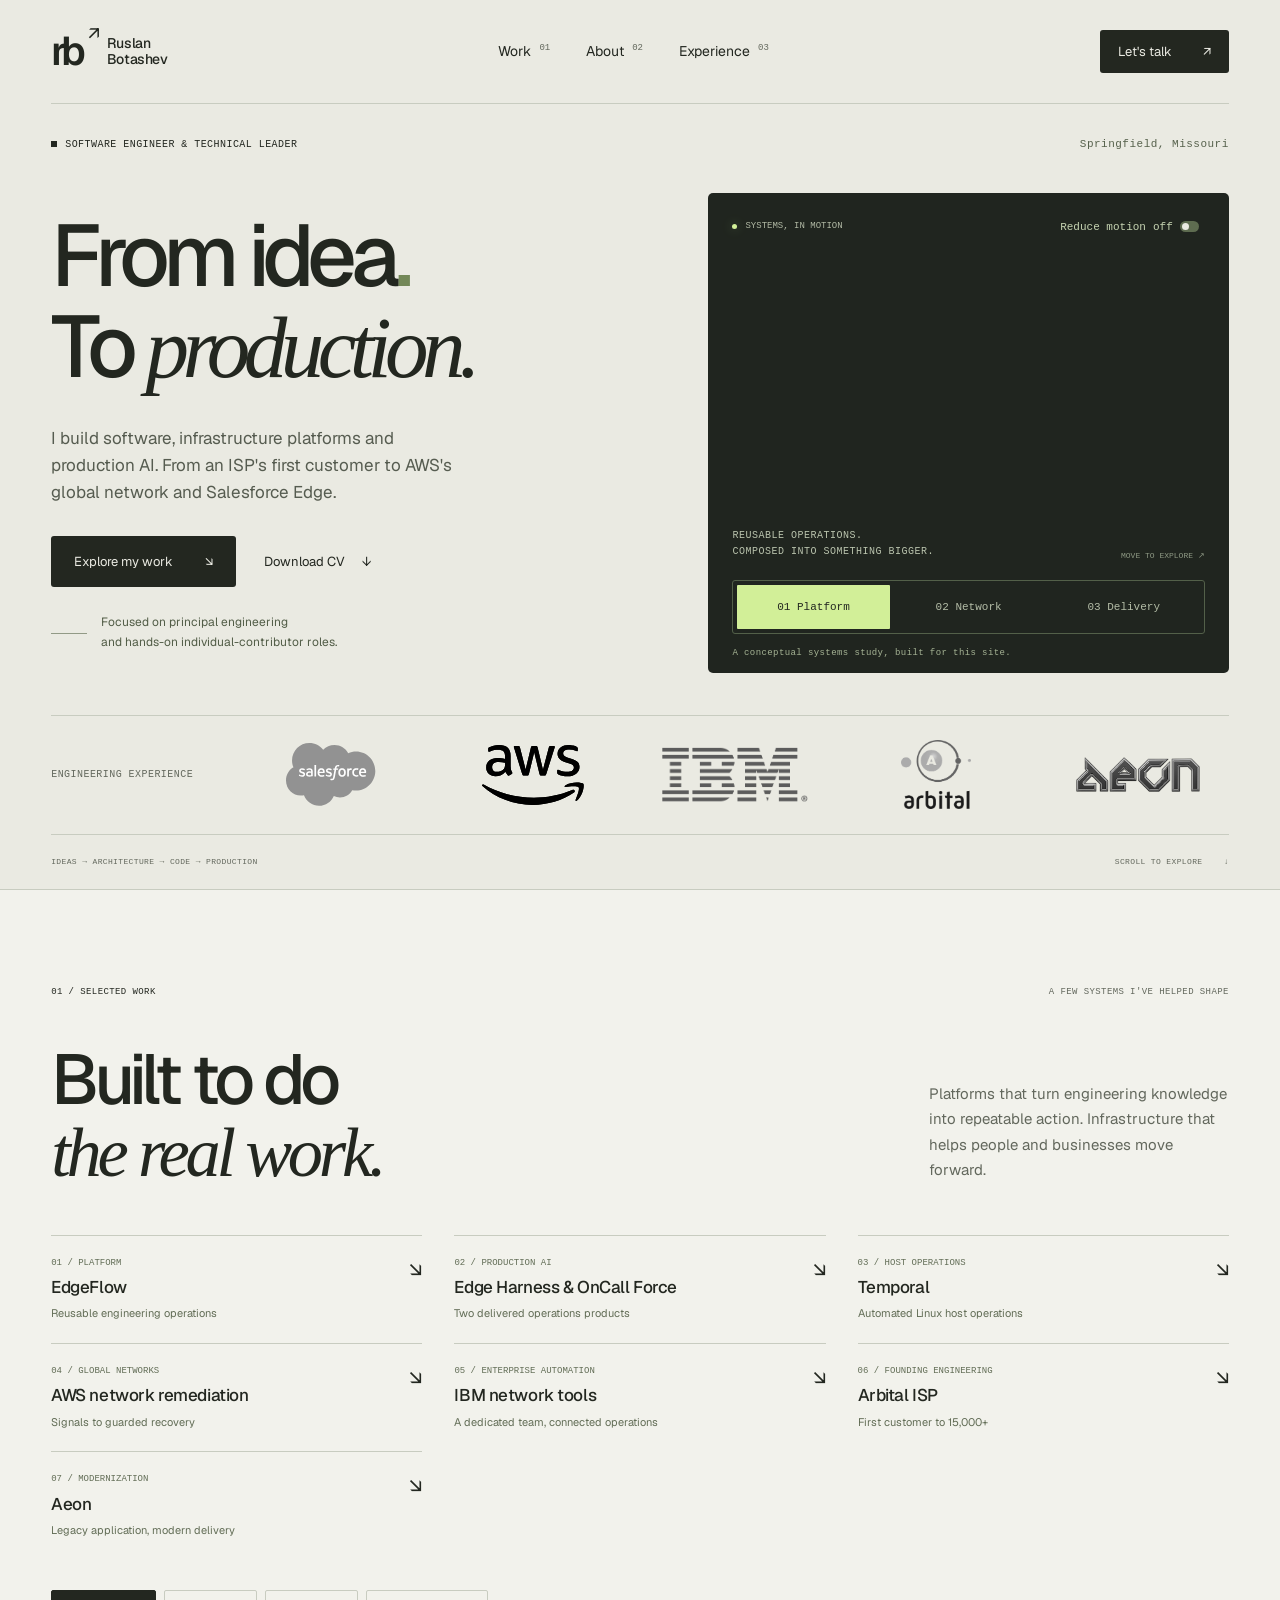
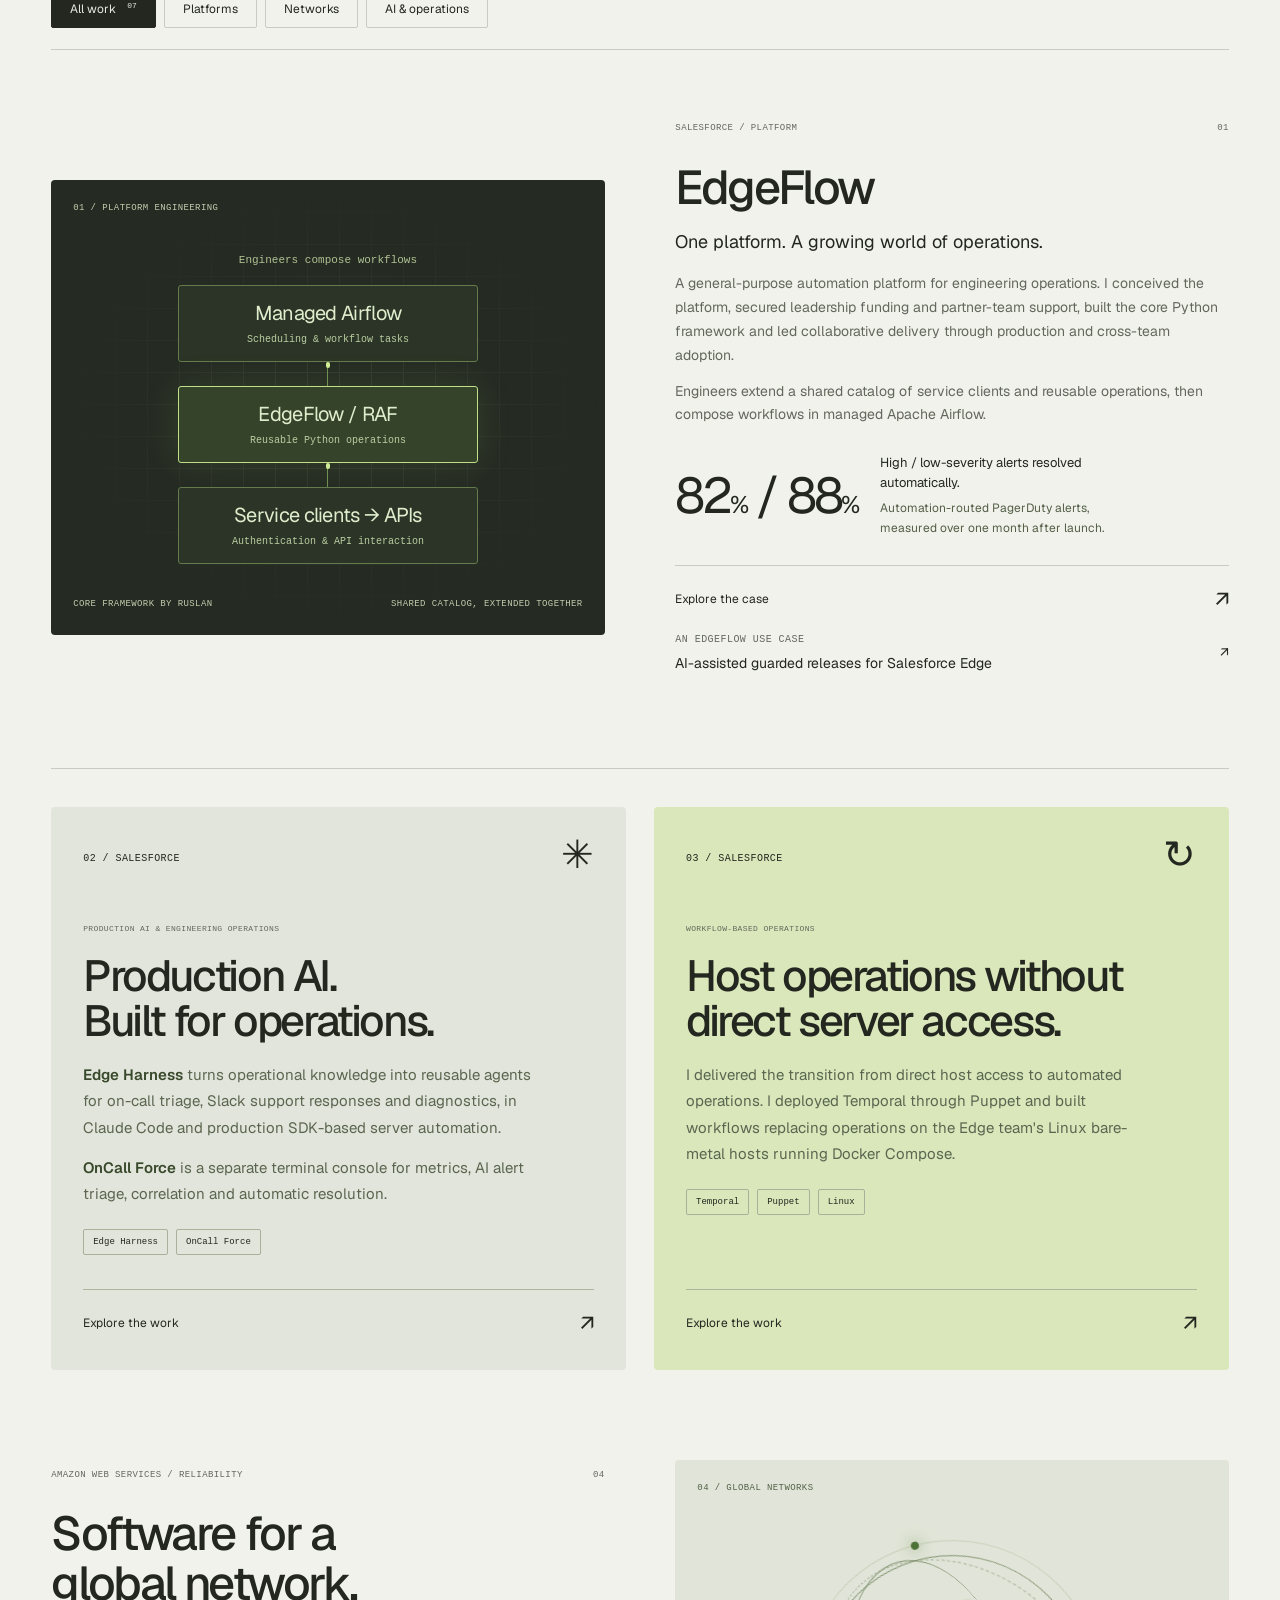
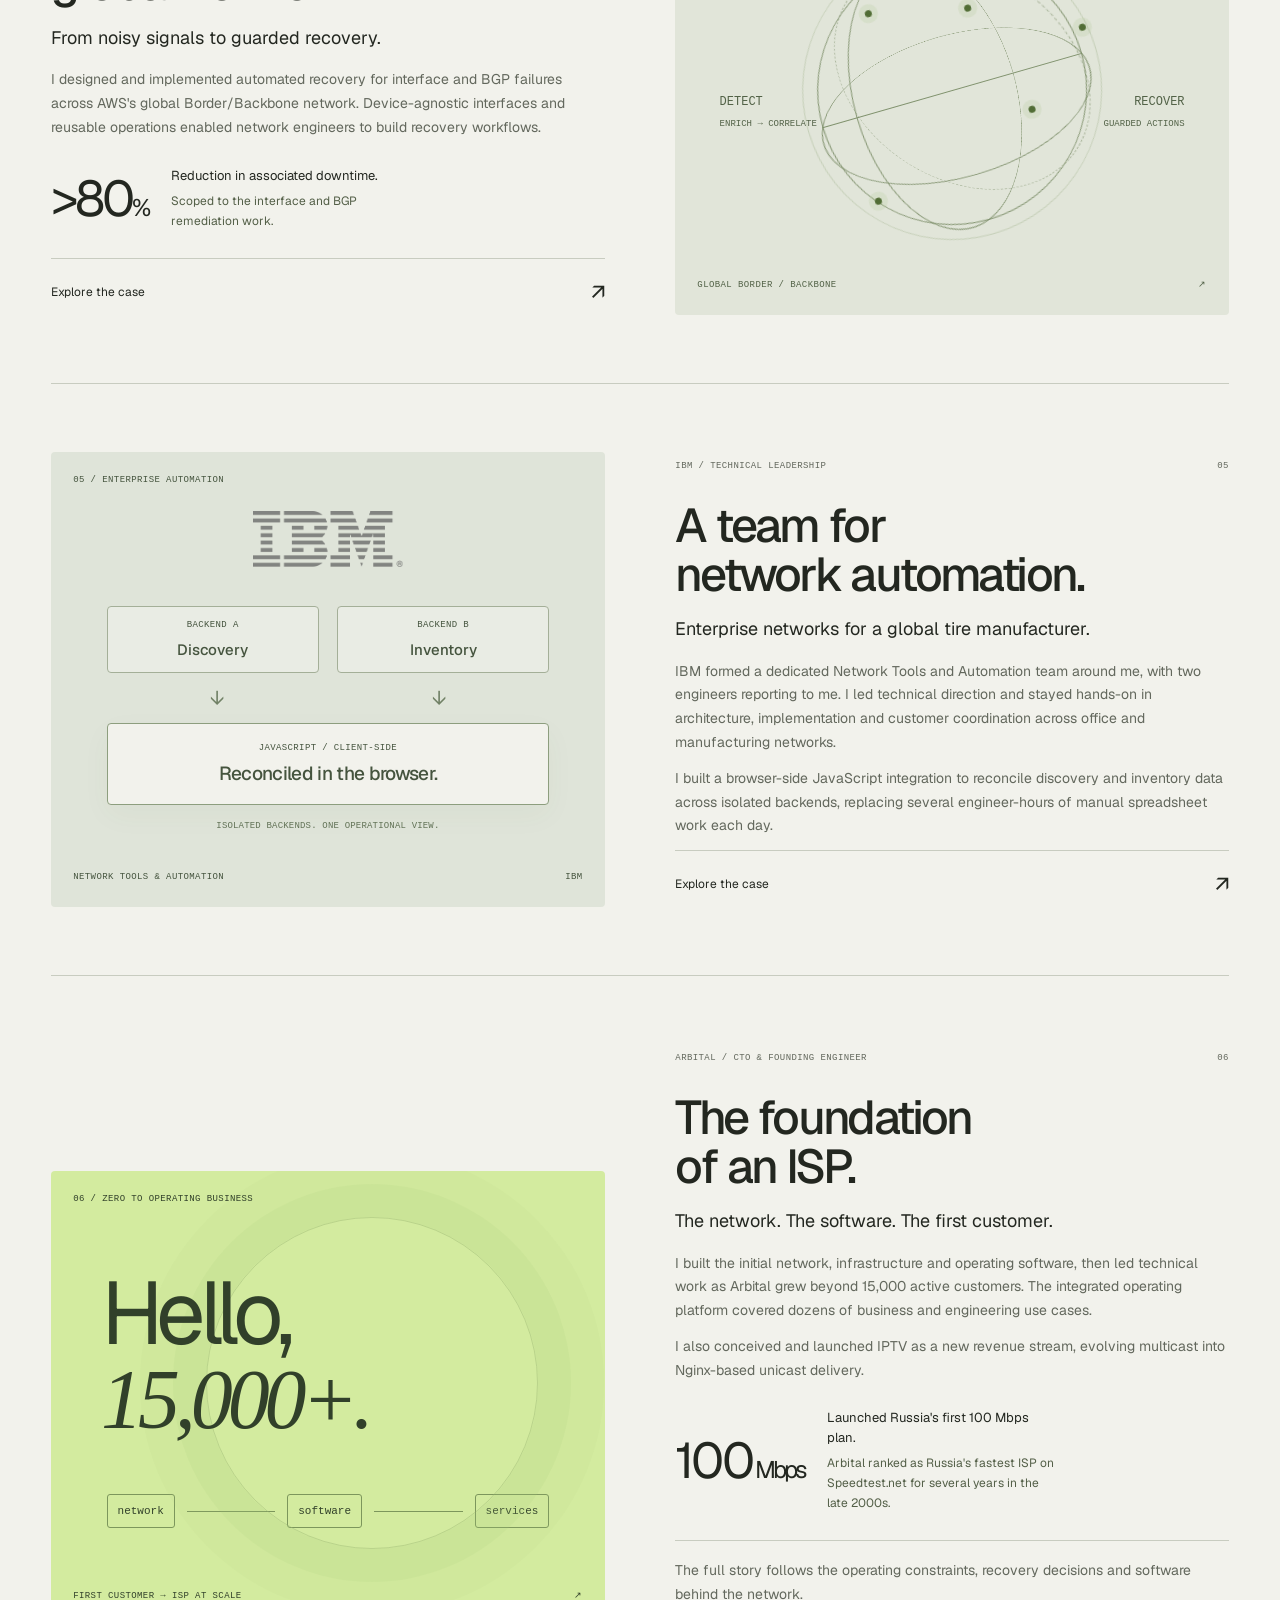
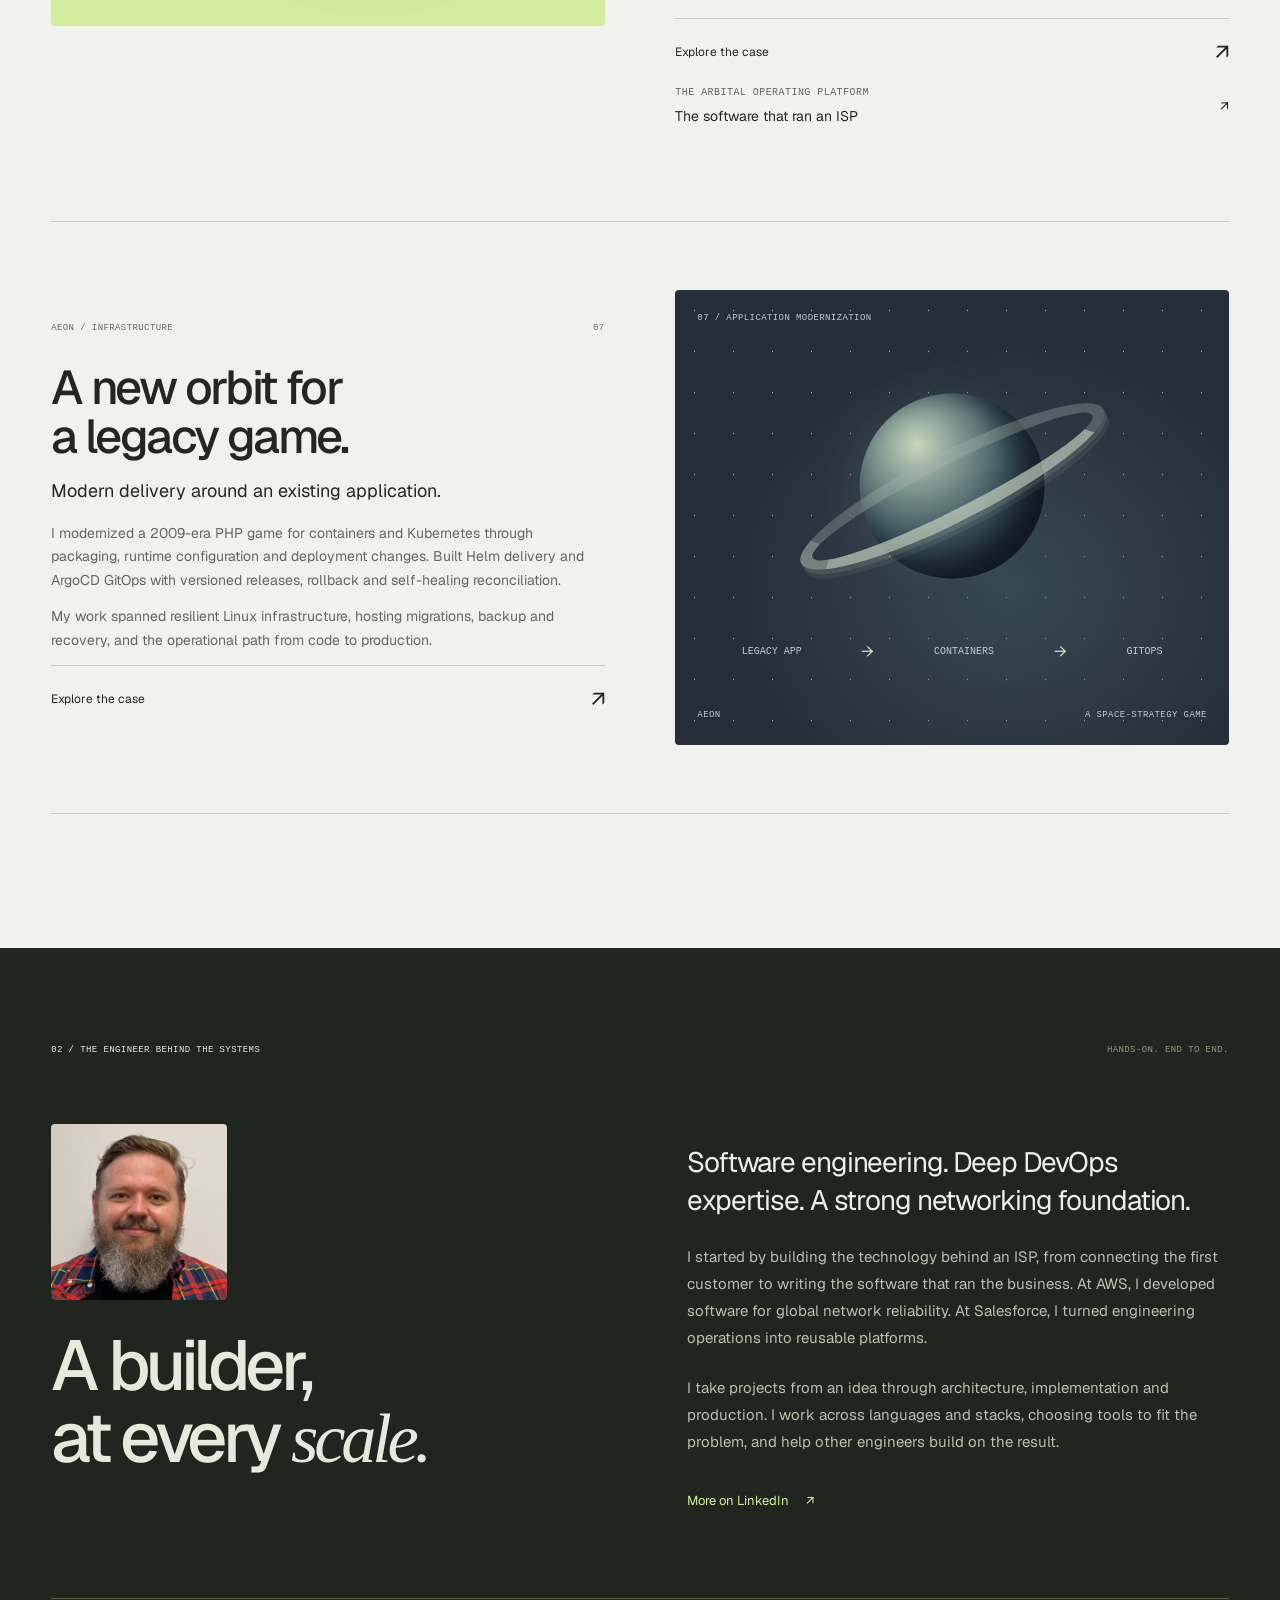
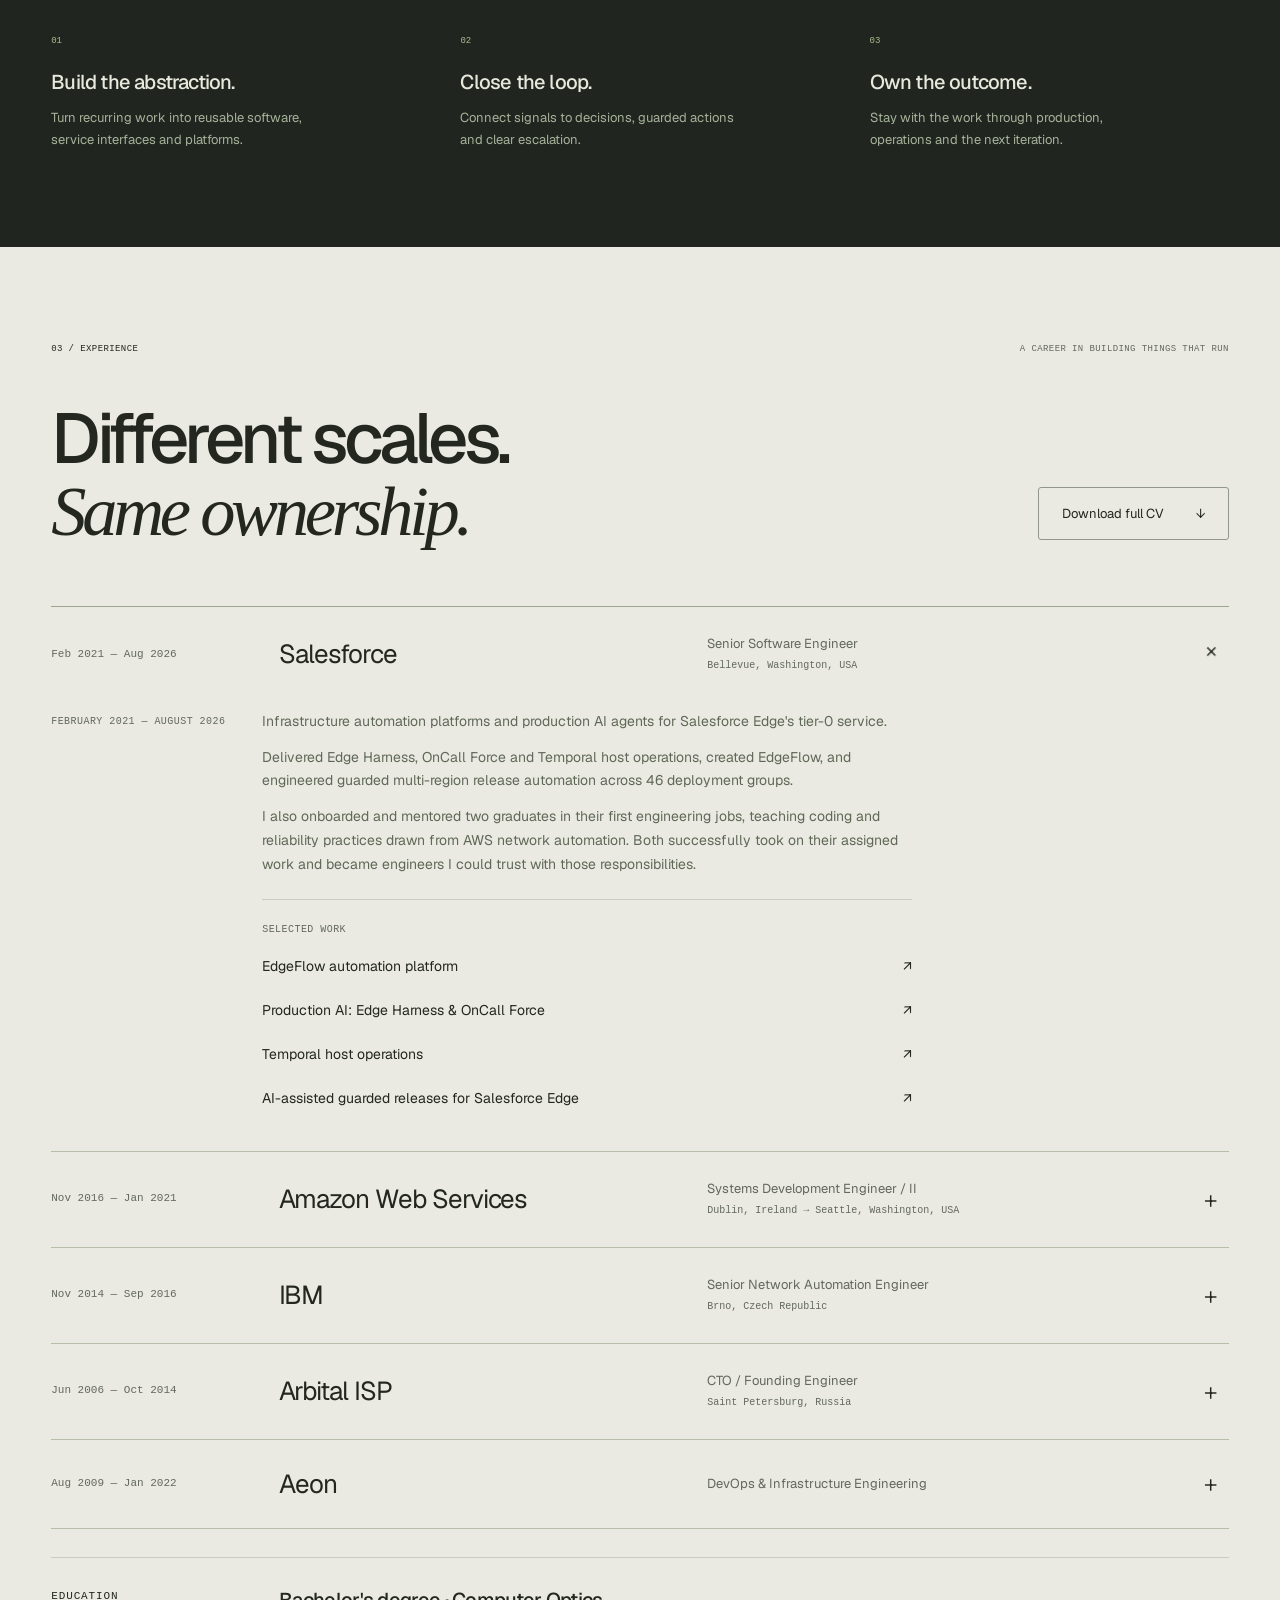
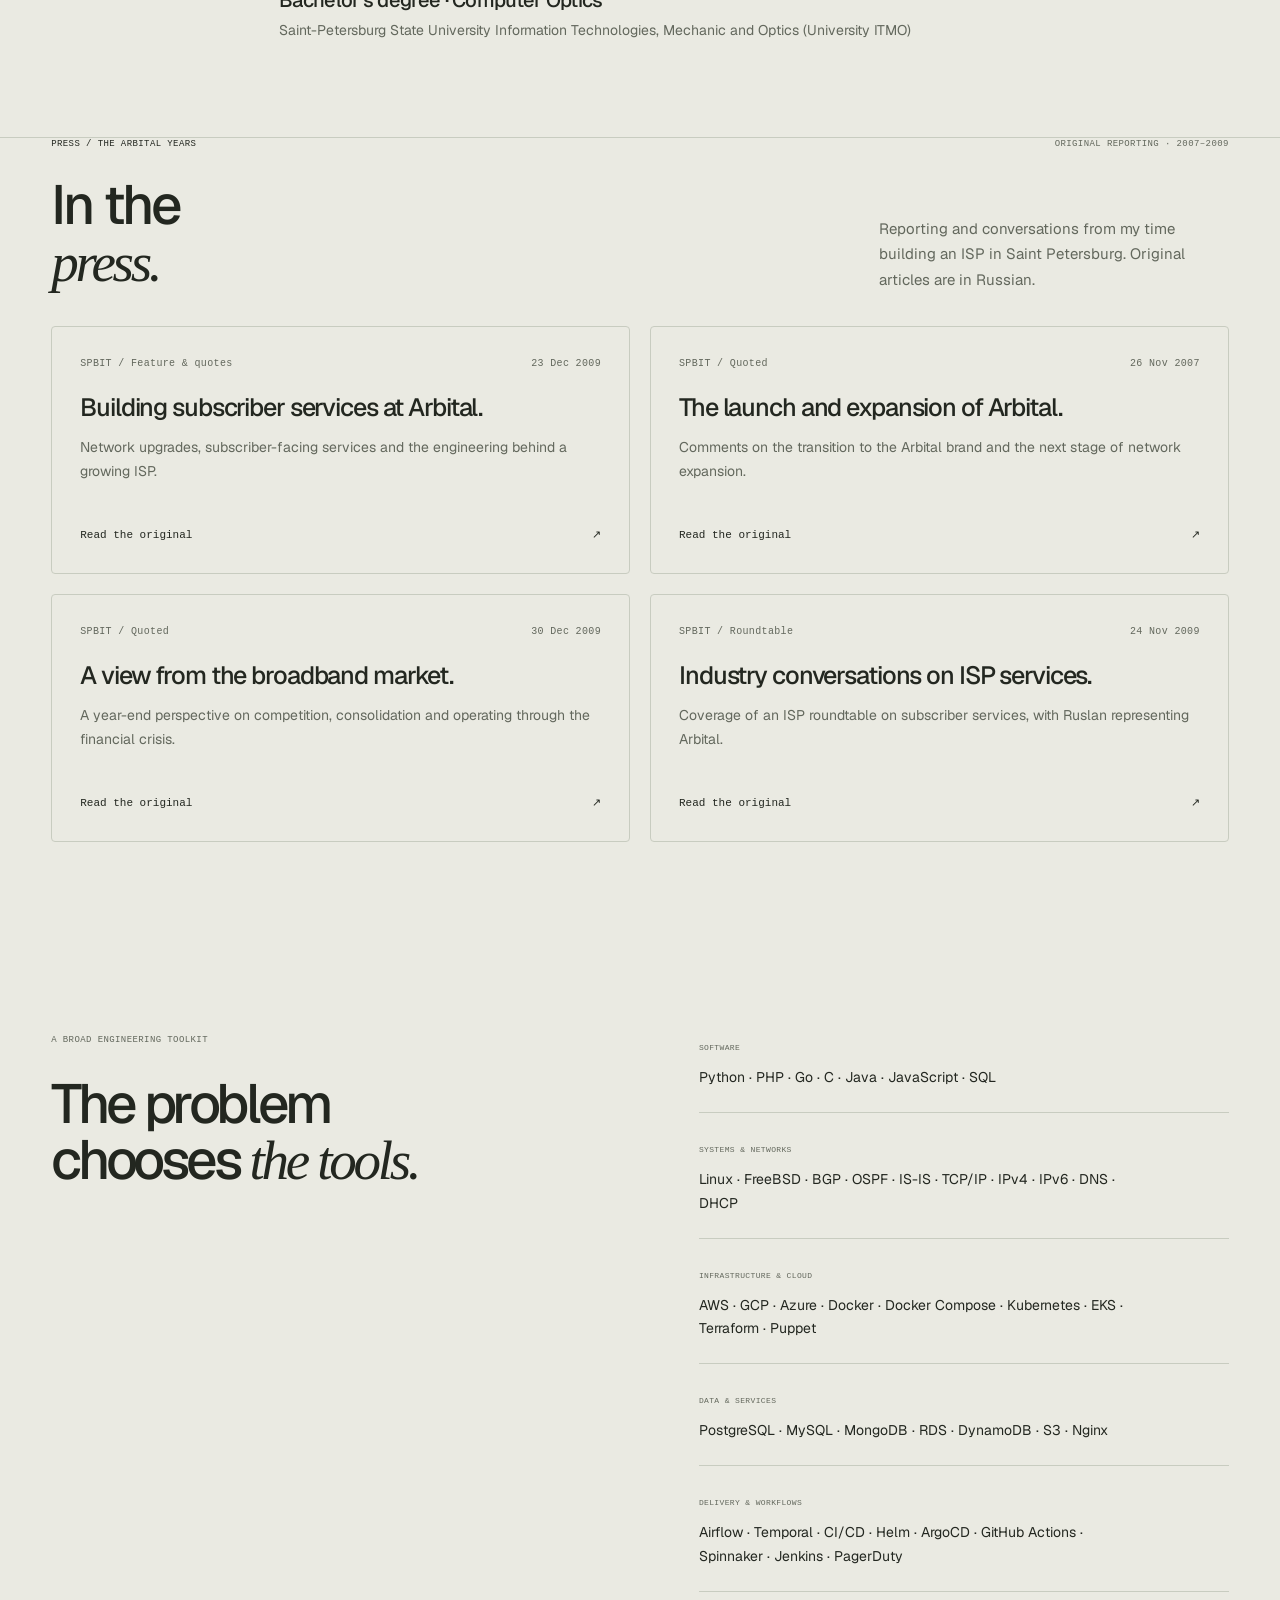
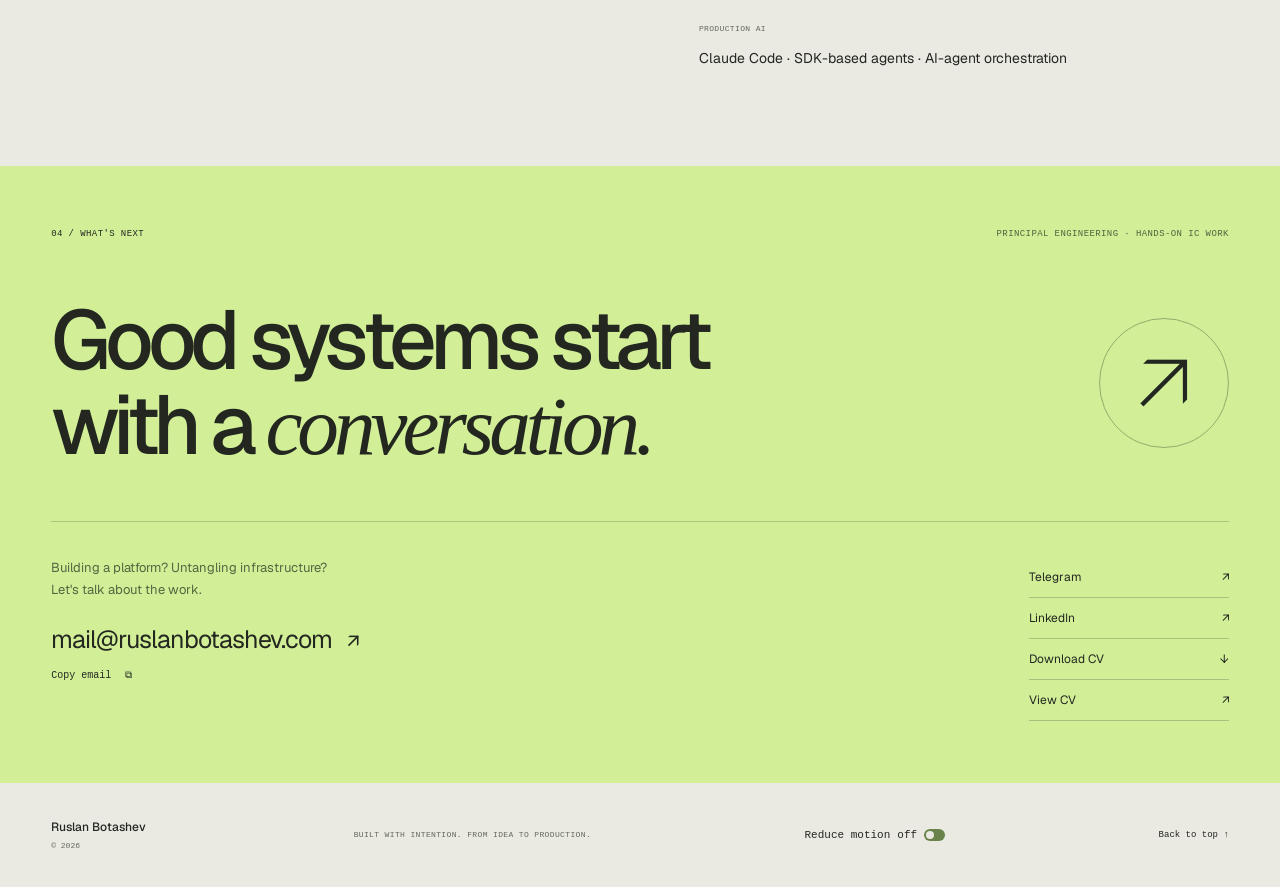
==== commit 746e2981: "Add Telegram contact links across the portfolio" ====
--- a/site/index.html
+++ b/site/index.html
@@ -15,7 +15,7 @@
   <title>Ruslan Botashev | Software Engineer & Technical Leader</title>
   <link rel="icon" href="assets/favicon.svg" type="image/svg+xml">
   <link rel="preload" href="assets/fonts/Geist-Variable.woff2" as="font" type="font/woff2" crossorigin>
-  <link rel="stylesheet" href="styles.css?v=c36d4fd6c6c1">
+  <link rel="stylesheet" href="styles.css?v=c60e8132026e">
   <script type="application/ld+json">{"@context":"https://schema.org","@graph":[{"@type":"ProfilePage","@id":"https://botashev.com/#profile","url":"https://botashev.com/","name":"Ruslan Botashev | Software Engineer & Technical Leader","mainEntity":{"@id":"https://botashev.com/#person"}},{"@type":"Person","@id":"https://botashev.com/#person","name":"Ruslan Botashev","url":"https://botashev.com/","email":"mailto:mail@ruslanbotashev.com","sameAs":["https://www.linkedin.com/in/botashev/"],"knowsAbout":["Software engineering","Infrastructure automation","Production AI agents","Networking","DevOps"],"image":"https://botashev.com/assets/ruslan-botashev.jpg","alumniOf":{"@type":"CollegeOrUniversity","name":"Saint-Petersburg State University Information Technologies, Mechanic and Optics (University ITMO)"}}]}</script>
   <script type="module" src="app.js?v=36cecb278fea"></script>
 </head>
@@ -116,10 +116,10 @@
 
     <section class="toolbox section-pad" aria-labelledby="toolbox-title"><div class="toolbox-heading reveal"><span class="eyebrow">A BROAD ENGINEERING TOOLKIT</span><h2 id="toolbox-title">The problem<br>chooses <em>the tools.</em></h2></div><div class="toolbox-list reveal"><div><span>SOFTWARE</span><p>Python · PHP · Go · C · Java · JavaScript · SQL</p></div><div><span>SYSTEMS & NETWORKS</span><p>Linux · FreeBSD · BGP · OSPF · IS-IS · TCP/IP · IPv4 · IPv6 · DNS · DHCP</p></div><div><span>INFRASTRUCTURE & CLOUD</span><p>AWS · GCP · Azure · Docker · Docker Compose · Kubernetes · EKS · Terraform · Puppet</p></div><div><span>DATA & SERVICES</span><p>PostgreSQL · MySQL · MongoDB · RDS · DynamoDB · S3 · Nginx</p></div><div><span>DELIVERY & WORKFLOWS</span><p>Airflow · Temporal · CI/CD · Helm · ArgoCD · GitHub Actions · Spinnaker · Jenkins · PagerDuty</p></div><div><span>PRODUCTION AI</span><p>Claude Code · SDK-based agents · AI-agent orchestration</p></div></div></section>
 
-    <section class="contact section-pad" id="contact" aria-labelledby="contact-title"><div class="section-kicker reveal"><span>04 / WHAT'S NEXT</span><span>PRINCIPAL ENGINEERING · HANDS-ON IC WORK</span></div><div class="contact-main reveal"><h2 id="contact-title">Good systems start<br>with a <em>conversation.</em></h2><a class="contact-arrow" href="mailto:mail@ruslanbotashev.com" aria-label="Email Ruslan Botashev"><span aria-hidden="true">↗</span></a></div><div class="contact-bottom reveal"><div><p>Building a platform? Untangling infrastructure?<br>Let's talk about the work.</p><a class="email-link" href="mailto:mail@ruslanbotashev.com">mail@ruslanbotashev.com <span aria-hidden="true">↗</span></a><button class="copy-email" aria-label="Copy email address">Copy email <span aria-hidden="true">⧉</span></button><span class="copy-status" role="status"></span></div><div class="contact-links"><a href="https://www.linkedin.com/in/botashev/" target="_blank" rel="noopener noreferrer">LinkedIn <span aria-hidden="true">↗</span></a><a href="assets/Ruslan-Botashev-CV.pdf?v=c760c6fb476e" download>Download CV <span aria-hidden="true">↓</span></a><a href="assets/Ruslan-Botashev-CV.pdf?v=c760c6fb476e" target="_blank" rel="noopener noreferrer">View CV <span aria-hidden="true">↗</span></a></div></div></section>
+    <section class="contact section-pad" id="contact" aria-labelledby="contact-title"><div class="section-kicker reveal"><span>04 / WHAT'S NEXT</span><span>PRINCIPAL ENGINEERING · HANDS-ON IC WORK</span></div><div class="contact-main reveal"><h2 id="contact-title">Good systems start<br>with a <em>conversation.</em></h2><a class="contact-arrow" href="mailto:mail@ruslanbotashev.com" aria-label="Email Ruslan Botashev"><span aria-hidden="true">↗</span></a></div><div class="contact-bottom reveal"><div><p>Building a platform? Untangling infrastructure?<br>Let's talk about the work.</p><a class="email-link" href="mailto:mail@ruslanbotashev.com">mail@ruslanbotashev.com <span aria-hidden="true">↗</span></a><button class="copy-email" aria-label="Copy email address">Copy email <span aria-hidden="true">⧉</span></button><span class="copy-status" role="status"></span></div><div class="contact-links"><a href="https://t.me/ruslanbotashev" target="_blank" rel="noopener noreferrer">Telegram <span aria-hidden="true">↗</span></a><a href="https://www.linkedin.com/in/botashev/" target="_blank" rel="noopener noreferrer">LinkedIn <span aria-hidden="true">↗</span></a><a href="assets/Ruslan-Botashev-CV.pdf?v=c760c6fb476e" download>Download CV <span aria-hidden="true">↓</span></a><a href="assets/Ruslan-Botashev-CV.pdf?v=c760c6fb476e" target="_blank" rel="noopener noreferrer">View CV <span aria-hidden="true">↗</span></a></div></div></section>
   </main>
   <footer class="site-footer"><a href="#" class="footer-name">Ruslan Botashev<span>© 2026</span></a><span>BUILT WITH INTENTION. FROM IDEA TO PRODUCTION.</span><button class="motion-toggle" aria-pressed="false">Reduce motion <span data-motion-state aria-hidden="true">off</span><i aria-hidden="true"></i></button><a class="back-top" href="#">Back to top ↑</a></footer>
-  <dialog id="case-dialog" aria-labelledby="case-title"><div class="dialog-top"><span>SELECTED WORK / CASE NOTES</span><button class="dialog-close" aria-label="Close case study">Close <span aria-hidden="true">×</span></button></div><div id="case-content"></div><div class="dialog-bottom"><a class="dialog-full-case" href="work/edgeflow/">Open full case ↗</a><a href="mailto:mail@ruslanbotashev.com">Discuss this work ↗</a></div></dialog>
+  <dialog id="case-dialog" aria-labelledby="case-title"><div class="dialog-top"><span>SELECTED WORK / CASE NOTES</span><button class="dialog-close" aria-label="Close case study">Close <span aria-hidden="true">×</span></button></div><div id="case-content"></div><div class="dialog-bottom"><a class="dialog-full-case" href="work/edgeflow/">Open full case ↗</a><a href="mailto:mail@ruslanbotashev.com">Discuss this work ↗</a><a href="https://t.me/ruslanbotashev" target="_blank" rel="noopener noreferrer">Message on Telegram ↗</a></div></dialog>
   <noscript><p class="noscript-note">Work, full case studies, experience and CV downloads are available without JavaScript. Enable it for the interactive systems study.</p></noscript>
 </body>
 </html>
--- a/site/styles.css
+++ b/site/styles.css
@@ -2,14 +2,14 @@
 :root{--paper:#eaeae2;--paper-light:#f2f2ec;--ink:#232720;--muted:#63685d;--line:#c8ccc0;--lime:#d2ef98;--dark:#20251f;--mono:"SFMono-Regular",Consolas,"Liberation Mono",monospace;--sans:SiteGrotesk,Arial,Helvetica,sans-serif;--ease:cubic-bezier(.22,1,.36,1)}
 *{box-sizing:border-box}html{scroll-behavior:smooth;scroll-padding-top:100px}body{margin:0;background:var(--paper);color:var(--ink);font-family:var(--sans);font-size:16px;-webkit-font-smoothing:antialiased}button,a{-webkit-tap-highlight-color:transparent}a{color:inherit;text-decoration:none}button{font:inherit;color:inherit;cursor:pointer}button:disabled{cursor:default}button,a,summary{touch-action:manipulation}button:focus-visible,a:focus-visible,summary:focus-visible{outline:2px solid #508313;outline-offset:6px}button{border:0;background:none}h1,h2,h3,p{margin:0}h1,h2,h3{font-weight:500}h2{font-size:clamp(44px,5.5vw,84px);line-height:1.02;letter-spacing:-.065em}em{font-family:Georgia,"Times New Roman",serif;font-weight:400;letter-spacing:-.06em}::selection{background:var(--lime);color:var(--ink)}[hidden]{display:none!important}.sr-only{position:absolute;width:1px;height:1px;padding:0;margin:-1px;overflow:hidden;clip:rect(0,0,0,0);white-space:nowrap;border:0}.skip-link{position:fixed;left:20px;top:-100px;z-index:100;padding:12px 20px;background:var(--lime)}.skip-link:focus{top:20px}.read-progress{position:fixed;left:0;top:0;width:100%;height:3px;z-index:100;background:#718b4c;transform-origin:left;transform:scaleX(0)}
 .site-header{height:104px;margin:0 4%;display:flex;align-items:center;justify-content:space-between;border-bottom:1px solid var(--line);position:relative;z-index:10}.brand{display:flex;align-items:center;gap:14px;font-size:14px;line-height:1.16;font-weight:500;letter-spacing:-.03em}.brand-mark{font-size:40px;font-weight:600;letter-spacing:-.13em;position:relative;padding-right:12px}.brand-mark>span{font-size:19px;position:absolute;right:-2px;top:-5px;font-weight:400}.site-header nav{display:flex;gap:36px}.site-header nav a{font-size:14px}.site-header nav a span{font:9px var(--mono);vertical-align:super;margin-left:4px;color:var(--muted)}.site-header nav a::after,.text-link::after{content:"";display:block;height:1px;background:currentColor;transform:scaleX(0);transform-origin:left;transition:transform .3s}.site-header nav a:hover::after,.text-link:hover::after{transform:scaleX(1)}.header-contact{padding:13px 18px;background:var(--ink);color:var(--paper);font-size:13px;border-radius:3px}.header-contact span{margin-left:28px}.menu-toggle{display:none}.mobile-nav{position:absolute;z-index:20;left:0;right:0;top:88px;background:var(--paper);padding:24px;border-bottom:1px solid var(--ink)}.mobile-nav a{display:block;font-size:27px;padding:12px 0;letter-spacing:-.04em}.hero{padding:32px 4% 0}.eyebrow,.hero-location,.study-header,.section-kicker,.hero-bottom,.project-meta,.visual-index,.visual-bottom,.small-meta,.timeline-body>span,.toolbox-list>div>span,.site-footer>span,.dialog-top,.dialog-bottom,.study-footnote{font:10px/1.5 var(--mono);letter-spacing:.045em}.hero-topline{display:flex;align-items:center;justify-content:space-between}.eyebrow{display:flex;align-items:center;gap:8px}.square{height:6px;width:6px;background:var(--ink);display:inline-block}.hero-location{font-size:10px;color:var(--muted)}.hero-grid{display:grid;grid-template-columns:1.15fr 1fr;gap:5%;padding:40px 0 42px;align-items:center}.hero-copy{padding:10px 0}.hero h1{font-size:clamp(66px,6.8vw,110px);font-weight:500;letter-spacing:-.075em;line-height:1.02;white-space:nowrap}.hero-line{display:block}.hero-line+.hero-line{margin-top:2px}.period{color:#738858}.hero h1 em{letter-spacing:-.075em}.hero-description{max-width:390px;margin-top:32px;color:#565c50;font-size:17px;line-height:1.6}.hero-actions{display:flex;align-items:center;gap:28px;margin-top:30px}.button{display:inline-flex;align-items:center;justify-content:space-between;gap:32px;padding:17px 23px;font-size:13px;min-height:48px;border-radius:3px;transition:background .3s,transform .3s}.button:hover{transform:translateY(-3px)}.button-dark{background:var(--ink);color:var(--paper)}.button-dark:hover{background:#425137}.button-outline{border:1px solid #919789}.button-outline:hover{background:var(--lime)}.text-link{font-size:13px;padding:8px 0}.text-link span{margin-left:14px}.hero-note{display:flex;align-items:center;gap:14px;margin-top:44px}.note-line{width:36px;height:1px;background:#929a86}.hero-note p{font:10px/1.6 var(--mono);color:#69715f}.system-study{height:480px;background:var(--dark);color:#e4e7da;position:relative;border-radius:5px;overflow:hidden;isolation:isolate}.study-header{display:flex;justify-content:space-between;position:absolute;top:24px;left:24px;right:24px;z-index:2;font-size:9px;color:#b1b9a4}.study-header>span:first-child{display:flex;gap:8px;align-items:center}.status-dot{display:inline-block;width:5px;height:5px;background:var(--lime);border-radius:50%;box-shadow:0 0 12px #c7f89255}#systems-canvas{position:absolute;inset:0;width:100%;height:100%}.study-caption{position:absolute;left:24px;right:24px;bottom:105px;display:flex;justify-content:space-between;align-items:end;pointer-events:none}.study-caption>span:first-child{font:9px/1.6 var(--mono);color:#b9c3ad;letter-spacing:.05em}.study-drag{font:8px var(--mono);color:#8e9984}.study-controls{position:absolute;bottom:39px;left:24px;right:24px;display:flex;border:1px solid #536049;border-radius:3px;padding:4px;gap:3px}.study-controls button{padding:10px 0;font:9px var(--mono);color:#b4bda7;flex:1;border-radius:1px;transition:background .3s,color .3s}.study-controls button.active{background:var(--lime);color:var(--ink)}.study-controls button:hover:not(.active){background:#394132}.study-footnote{position:absolute;bottom:11px;left:24px;right:24px;font-size:8px;color:#8d9882}.career-strip{border-top:1px solid var(--line);border-bottom:1px solid var(--line);display:flex;align-items:center;gap:6%;padding:28px 0}.career-strip>.eyebrow{flex-shrink:0;color:var(--muted);font-size:9px}.company-names{display:flex;align-items:center;justify-content:space-between;gap:30px;flex:1}.company-names>span{font-size:25px;font-weight:600;letter-spacing:-.05em;color:#69705f}.company-names .aws-name{position:relative;font-size:29px}.aws-name>span{position:absolute;bottom:-9px;left:6px;font-size:31px;line-height:1;transform:scaleX(1.4)}.company-names .ibm-name{font-family:Georgia,serif;letter-spacing:.02em;font-weight:700}.company-names .arbital-name{font-weight:500}.arbital-name>span{font-size:17px}.company-names .aeon-name{font-weight:400;letter-spacing:.14em;font-size:20px}.hero-bottom{display:flex;justify-content:space-between;padding:21px 0;color:var(--muted);font-size:8px}.hero-bottom a>span{margin-left:16px}.section-pad{padding:96px 4%}.section-kicker{display:flex;justify-content:space-between;font-size:9px}.section-kicker>span:last-child{color:var(--muted)}.section-heading{display:flex;justify-content:space-between;gap:10%;align-items:end;margin:45px 0 46px}.section-heading>p{font-size:15px;line-height:1.7;color:var(--muted);max-width:300px;margin-bottom:6px}.work{background:var(--paper-light);border-top:1px solid var(--line)}.filters{display:flex;gap:8px;border-bottom:1px solid var(--line);padding-bottom:21px;margin-bottom:34px}.filters button{padding:10px 18px;border:1px solid var(--line);border-radius:2px;font-size:12px;transition:background .2s,border-color .2s}.filters button.active{background:var(--ink);border-color:var(--ink);color:var(--paper)}.filters button:not(.active):hover{border-color:var(--ink)}.filters sup{font:8px var(--mono);margin-left:8px}.project{display:grid;grid-template-columns:1fr 1fr;gap:6%;padding:30px 0 68px;margin-bottom:38px;border-bottom:1px solid var(--line);align-items:center}.project-reverse .project-visual{order:2}.project-visual{height:455px;position:relative;overflow:hidden;border-radius:4px;isolation:isolate}.project-content{padding:8px 0}.project-meta{display:flex;justify-content:space-between;font-size:9px;color:var(--muted);margin-bottom:27px}.project h3{font-size:clamp(35px,3.7vw,56px);line-height:1.04;letter-spacing:-.055em;margin-bottom:17px}.project-deck{font-size:18px!important;line-height:1.4!important;color:var(--ink)!important;margin-bottom:18px!important}.project-content>p:not(.project-deck){font-size:14px;line-height:1.7;color:var(--muted);margin:12px 0}.project-outcome{display:flex;align-items:center;gap:23px;margin:26px 0}.outcome-number{font-size:50px;letter-spacing:-.06em;line-height:1;white-space:nowrap}.outcome-number>span{font-size:24px}.project-outcome>p{font-size:12px;line-height:1.5;max-width:230px}.project-outcome small{display:block;font-size:10px;color:var(--muted);line-height:1.6;margin-top:7px}.case-link{display:flex;align-items:center;justify-content:space-between;border-top:1px solid var(--line);padding:18px 0 0;width:100%;font-size:12px;text-align:left;transition:color .2s}.case-link>span{font-size:23px;transition:transform .3s}.case-link:hover>span{transform:translate(4px,-4px)}.case-link:hover{color:#587137}.visual-index{position:absolute;top:22px;left:22px;font-size:8px;z-index:3}.visual-bottom{position:absolute;bottom:22px;left:22px;right:22px;display:flex;justify-content:space-between;font-size:8px;z-index:3}.flow-visual{background:#252b23;color:#c1cdad}.visual-grid{position:absolute;inset:0;opacity:.2;background-image:linear-gradient(#677356 1px,transparent 1px),linear-gradient(90deg,#677356 1px,transparent 1px);background-size:32px 32px;mask-image:radial-gradient(ellipse at center,#000 15%,transparent 70%)}.flow-inputs{position:absolute;top:96px;left:12%;right:12%;display:flex;justify-content:space-between;gap:8px}.flow-inputs>span{font:8px/1.4 var(--mono);border:1px solid #526147;background:#2b3427;padding:10px 8px;text-align:center;width:33%;border-radius:3px}.flow-inputs:after{content:"";position:absolute;width:68%;height:40px;border:1px solid #6a8156;border-top:0;top:100%;left:16%}.flow-core{position:absolute;left:50%;top:50%;width:185px;height:90px;transform:translate(-50%,-50%);border:1px solid #b6d482;background:#36422b;box-shadow:0 0 50px #9dcc6320;display:flex;align-items:center;justify-content:center;border-radius:4px;z-index:2}.flow-core>span{font-size:29px;letter-spacing:-.04em;color:#daefbd}.flow-core small{display:block;font:7px var(--mono);letter-spacing:.08em;text-align:center;margin-top:7px}.flow-core i{position:absolute;width:8px;height:8px;background:var(--lime);border-radius:50%;top:-5px;animation:signal 3s infinite}.flow-outputs{position:absolute;top:73%;left:15%;right:15%;display:flex;justify-content:space-between;gap:10px}.flow-outputs>span{font:9px var(--mono);padding:9px 7px;border:1px solid #536447;border-radius:20px;width:33%;text-align:center;background:#283023}.flow-outputs:before{content:"";position:absolute;width:68%;height:45px;border:1px solid #6a8156;border-bottom:0;bottom:100%;left:16%}.network-visual{background:#e1e5d9;color:#526247}.network-world{position:absolute;inset:74px 12% 70px;perspective:500px;transform:rotate(-16deg)}.world-ring{position:absolute;border:1px solid #81926e;border-radius:50%;width:270px;height:270px;left:50%;top:50%;margin:-135px}.ring-b{transform:rotateY(55deg)}.ring-c{transform:rotateX(60deg)}.ring-d{transform:rotateX(-30deg) rotateY(-30deg);border-style:dashed;opacity:.6}.world-axis{position:absolute;width:270px;left:50%;top:50%;transform:translateX(-50%);height:1px;background:#7e906b}.map-node{position:absolute;width:7px;height:7px;border-radius:50%;background:#516d35;box-shadow:0 0 0 6px #a8bf842e}.node-a{top:18%;left:35%}.node-b{top:41%;left:83%}.node-c{top:77%;left:25%}.node-d{top:62%;left:66%}.node-e{top:25%;left:58%}.world-orbit{position:absolute;width:300px;height:300px;top:50%;left:50%;margin:-150px;border:1px solid #8ba16f50;border-radius:50%;animation:orbit 20s linear infinite}.world-orbit i{width:8px;height:8px;background:#4b7134;display:block;position:absolute;left:50%;top:-4px;border-radius:50%;box-shadow:0 0 15px #738f46}.network-label{position:absolute;top:51%;font:10px/1.7 var(--mono)}.network-label>span{font-size:6px}.label-left{left:8%}.label-right{right:8%;text-align:right}.isp-visual{background:#d3eb9f;color:#31402a}.isp-type{font-size:clamp(54px,6.9vw,100px);line-height:.95;letter-spacing:-.075em;position:absolute;top:22%;left:9%;z-index:2}.isp-type em{font-size:.95em}.isp-network{position:absolute;top:71%;left:10%;right:10%;display:flex;align-items:center;gap:12px}.isp-network>span{font:9px var(--mono);border:1px solid #7c965c;padding:10px;border-radius:3px}.isp-network>i{height:1px;flex:1;background:#7c965c}.isp-visual:after{content:"";position:absolute;width:330px;height:330px;border:1px solid #9cb97577;border-radius:50%;top:10%;left:28%;box-shadow:0 0 0 33px #a7c67b22,0 0 0 66px #a7c67b11}.aeon-visual{background:#252d38;color:#bfc9da;background-image:radial-gradient(ellipse at 60% 65%,#47616a88,transparent 60%),radial-gradient(#9baab6 0.7px,transparent 1px);background-size:100% 100%,39px 41px}.planet{position:absolute;width:185px;height:185px;top:43%;left:50%;transform:translate(-50%,-50%);border-radius:50%;background:radial-gradient(circle at 31% 28%,#c7d6bd 0%,#819a92 22%,#3c555d 50%,#18232d 76%);box-shadow:-15px -6px 40px #b4d3ca12,inset -18px -10px 32px #111a23}.planet-ring{position:absolute;left:-77px;top:58px;width:340px;height:70px;border:13px solid #a8b6b355;border-left-color:#b5c5b888;border-bottom-color:#cbd8c4aa;border-radius:50%;transform:rotate(-27deg);box-shadow:0 5px 0 #d2e3c71c,0 10px 0 #d2e3c712}.aeon-path{position:absolute;top:77%;left:12%;right:12%;display:flex;align-items:center;justify-content:space-between;gap:10px}.aeon-path>span{font:8px var(--mono)}.aeon-path>i{font-style:normal;color:#c7ddad}.project-pair{display:grid;grid-template-columns:1fr 1fr;gap:28px}.project-small{padding:32px;background:#e2e5db;border-radius:4px;display:flex;flex-direction:column;align-items:start}.project-small-lime{background:#d9e7bb}.small-meta{display:flex;align-items:center;justify-content:space-between;width:100%;margin-bottom:45px}.mini-glyph{font-size:39px;line-height:1}.project-small>.eyebrow{font-size:8px;color:var(--muted)}.project-small h3{font-size:clamp(30px,3.4vw,50px);line-height:1.05;letter-spacing:-.055em;margin:18px 0}.project-small>p{font-size:14px;line-height:1.8;color:#5b6650;max-width:450px}.small-tags{display:flex;gap:8px;margin:22px 0 34px;flex-wrap:wrap}.small-tags>span{font:9px var(--mono);border:1px solid #a8b19a;padding:7px 9px;border-radius:2px}.project-small>.case-link{margin-top:auto;border-color:#abb69c}.about{background:var(--dark);color:#e6e9db}.about .section-kicker>span:last-child{color:#909d81}.about-grid{display:grid;grid-template-columns:1fr 1fr;gap:8%;padding-top:66px}.large-asterisk{font-size:83px;line-height:1;color:var(--lime);display:inline-block;margin-bottom:30px;animation:asterisk 40s linear infinite}.about-copy{padding-top:20px}.about-copy>.lead{font-size:28px;line-height:1.35;letter-spacing:-.04em;color:#edf0e6}.about-copy>p{font-size:15px;line-height:1.8;color:#b8c1ad;margin-bottom:23px}.about-copy>.text-link{display:inline-block;color:var(--lime);margin-top:6px}.capabilities{display:grid;grid-template-columns:repeat(3,1fr);gap:50px;margin-top:80px;padding-top:28px;border-top:1px solid #515c45}.capabilities>div>span{font:9px var(--mono);color:#a9bd8a}.capabilities h3{font-size:20px;letter-spacing:-.04em;margin:21px 0 12px}.capabilities p{font-size:13px;line-height:1.7;color:#a6b29a;max-width:280px}.experience{border-bottom:1px solid var(--line)}.experience-heading{display:flex;align-items:end;justify-content:space-between;gap:30px;margin:47px 0 58px}.experience-heading .button{margin-bottom:8px}.timeline{border-top:1px solid #9da591}.timeline details{border-bottom:1px solid #b7bfab}.timeline summary{display:grid;grid-template-columns:18% 35% 1fr 25px;align-items:center;gap:16px;padding:27px 0;list-style:none;cursor:pointer}.timeline summary::-webkit-details-marker{display:none}.timeline-date{font:10px var(--mono);color:var(--muted)}.timeline-company{font-size:26px;letter-spacing:-.04em}.timeline-role{font-size:12px;color:var(--muted)}.timeline-toggle{font-size:24px;font-weight:300;transition:transform .3s}.timeline details[open] .timeline-toggle{transform:rotate(45deg)}.timeline-body{display:grid;grid-template-columns:18% 1fr;gap:16px;padding:8px 8% 30px 0;animation:body-in .4s var(--ease)}.timeline-body>span{font-size:8px;color:var(--muted);padding-top:3px;line-height:1.8}.timeline-body p{font-size:14px;line-height:1.7;color:#606957;max-width:650px;margin-bottom:12px}.toolbox{display:grid;grid-template-columns:1fr 1fr;gap:10%}.toolbox h2{font-size:clamp(40px,4.3vw,65px);margin-top:28px}.toolbox-heading>.eyebrow{color:var(--muted);font-size:9px}.toolbox-list>div{padding:18px 0;border-bottom:1px solid var(--line)}.toolbox-list>div:first-child{padding-top:0}.toolbox-list>div>span{font-size:8px;color:var(--muted)}.toolbox-list p{font-size:14px;line-height:1.8;margin-top:11px}.contact{background:var(--lime);padding-top:62px;padding-bottom:62px}.contact .section-kicker>span:last-child{color:#52613e}.contact-main{display:flex;align-items:center;justify-content:space-between;gap:40px;margin:56px 0 52px}.contact h2{font-size:clamp(48px,6.5vw,98px);letter-spacing:-.07em}.contact-arrow{width:130px;height:130px;flex-shrink:0;border:1px solid #91ad6b;border-radius:50%;display:flex;align-items:center;justify-content:center;font-size:90px;font-weight:200;transition:background .4s,transform .4s}.contact-arrow:hover{background:var(--ink);color:var(--lime);transform:rotate(45deg)}.contact-bottom{padding-top:35px;border-top:1px solid #abc77e;display:flex;justify-content:space-between;gap:30px}.contact-bottom p{font-size:13px;line-height:1.7;color:#546640;margin-bottom:22px}.email-link{font-size:25px;letter-spacing:-.04em;display:block}.email-link>span{font-size:20px;margin-left:10px}.copy-email{display:inline-flex;align-items:center;gap:14px;font:10px var(--mono);padding:15px 0 0}.copy-status{font-size:10px;display:inline-block;margin-left:15px}.contact-links{width:200px}.contact-links a{display:flex;align-items:center;justify-content:space-between;gap:30px;padding:12px 0;border-bottom:1px solid #a7c17e;font-size:12px}.site-footer{padding:30px 4%;display:flex;align-items:center;justify-content:space-between;gap:24px}.footer-name{font-size:12px;font-weight:500}.footer-name>span{display:block;font:8px var(--mono);margin-top:6px;color:var(--muted)}.site-footer>span{font-size:8px;color:var(--muted)}.motion-toggle{font:9px var(--mono);display:flex;align-items:center;gap:7px;min-height:44px}.motion-toggle i{display:block;width:21px;height:12px;background:#69834b;border-radius:10px;position:relative}.motion-toggle i:after{content:"";position:absolute;width:8px;height:8px;border-radius:50%;background:var(--paper);left:11px;top:2px;transition:left .3s}.motion-toggle[aria-pressed=true] i{background:#8b9380}.motion-toggle[aria-pressed=true] i:after{left:2px}.back-top{font:9px var(--mono);min-height:44px;display:flex;align-items:center}.noscript-note{padding:20px 4%;font-size:12px}
-dialog{border:0;padding:0;width:min(850px,calc(100% - 32px));max-height:90svh;background:var(--paper-light);color:var(--ink);border-radius:5px;box-shadow:0 40px 100px #0004;overscroll-behavior:contain}dialog::backdrop{background:#16200dd9;backdrop-filter:blur(7px)}dialog[open]{animation:dialog-in .4s var(--ease)}.dialog-top{display:flex;justify-content:space-between;align-items:center;padding:25px 35px;border-bottom:1px solid var(--line);position:sticky;top:0;background:var(--paper-light);z-index:2;font-size:8px}.dialog-close{display:flex;align-items:center;gap:15px;min-height:32px;font-size:12px}.dialog-close>span{font-size:26px}#case-content{padding:40px 48px 30px}#case-content>.eyebrow{font-size:9px;color:var(--muted);margin-bottom:20px}#case-content h2{font-size:58px;letter-spacing:-.055em;margin-bottom:20px}#case-content .case-lead{font-size:21px;line-height:1.5;letter-spacing:-.025em;margin-bottom:34px}#case-content h3{font-size:20px;letter-spacing:-.025em;margin:27px 0 12px}#case-content p,#case-content li{font-size:14px;line-height:1.8;color:#5b6552}#case-content ul{padding-left:18px}#case-content .case-result{background:#dee9ca;border-left:2px solid #8aa957;padding:20px 24px;margin:27px 0}#case-content .case-result p{color:#46523b}#case-content .case-result small{display:block;font:10px/1.7 var(--mono);color:#626e55;margin-top:10px}#case-content .case-links{display:flex;gap:25px;flex-wrap:wrap;margin-top:30px}.case-links a{font-size:12px;border-bottom:1px solid var(--ink);padding:5px 0}.dialog-bottom{padding:20px 35px;border-top:1px solid var(--line);display:flex;justify-content:space-between;gap:20px;font-size:8px}.dialog-bottom>a{font-size:11px}body.dialog-open{overflow:hidden}
+dialog{border:0;padding:0;width:min(850px,calc(100% - 32px));max-height:90svh;background:var(--paper-light);color:var(--ink);border-radius:5px;box-shadow:0 40px 100px #0004;overscroll-behavior:contain}dialog::backdrop{background:#16200dd9;backdrop-filter:blur(7px)}dialog[open]{animation:dialog-in .4s var(--ease)}.dialog-top{display:flex;justify-content:space-between;align-items:center;padding:25px 35px;border-bottom:1px solid var(--line);position:sticky;top:0;background:var(--paper-light);z-index:2;font-size:8px}.dialog-close{display:flex;align-items:center;gap:15px;min-height:32px;font-size:12px}.dialog-close>span{font-size:26px}#case-content{padding:40px 48px 30px}#case-content>.eyebrow{font-size:9px;color:var(--muted);margin-bottom:20px}#case-content h2{font-size:58px;letter-spacing:-.055em;margin-bottom:20px}#case-content .case-lead{font-size:21px;line-height:1.5;letter-spacing:-.025em;margin-bottom:34px}#case-content h3{font-size:20px;letter-spacing:-.025em;margin:27px 0 12px}#case-content p,#case-content li{font-size:14px;line-height:1.8;color:#5b6552}#case-content ul{padding-left:18px}#case-content .case-result{background:#dee9ca;border-left:2px solid #8aa957;padding:20px 24px;margin:27px 0}#case-content .case-result p{color:#46523b}#case-content .case-result small{display:block;font:10px/1.7 var(--mono);color:#626e55;margin-top:10px}#case-content .case-links{display:flex;gap:25px;flex-wrap:wrap;margin-top:30px}.case-links a{font-size:12px;border-bottom:1px solid var(--ink);padding:5px 0}.dialog-bottom{padding:20px 35px;border-top:1px solid var(--line);display:flex;flex-wrap:wrap;justify-content:space-between;gap:20px;font-size:8px}.dialog-bottom>a{font-size:11px}body.dialog-open{overflow:hidden}
 .reveal-ready .reveal{opacity:0;transform:translateY(28px);transition:opacity .8s var(--ease),transform 1s var(--ease)}.reveal-ready .reveal.visible{opacity:1;transform:none}.hero-copy{animation:body-in 1s var(--ease) both}.system-study{animation:body-in 1s .12s var(--ease) both}.motion-off *, .motion-off *:before,.motion-off *:after{animation:none!important;transition:none!important}.motion-off{scroll-behavior:auto}.motion-off .reveal{opacity:1!important;transform:none!important}
 @keyframes signal{0%,100%{box-shadow:0 0 0 0 #cee99b55}70%{box-shadow:0 0 0 14px #cee99b00}}@keyframes orbit{to{transform:rotate(360deg)}}@keyframes asterisk{to{transform:rotate(360deg)}}@keyframes body-in{from{opacity:0;transform:translateY(18px)}to{opacity:1;transform:none}}@keyframes dialog-in{from{opacity:0;transform:translateY(20px) scale(.98)}to{opacity:1;transform:none}}
 .project-pair.single-project{grid-template-columns:1fr}.project-pair.single-project>.project-small>p{max-width:700px}.case-tags{font:10px/1.8 var(--mono)!important;margin-top:30px!important;padding-top:18px;border-top:1px solid var(--line)}
 @media(min-width:1600px){.site-header,.hero,.section-pad,.site-footer{padding-left:max(4%,calc((100vw - 1472px)/2));padding-right:max(4%,calc((100vw - 1472px)/2))}.site-header{margin:0}.hero h1{font-size:110px}.system-study{height:525px}.project-visual{height:520px}}
 @media(max-width:1100px){.hero-grid{gap:3%;grid-template-columns:1.12fr 1fr}.hero h1{font-size:7.1vw}.system-study{height:430px}.hero-note{margin-top:28px}.hero-description{font-size:15px;max-width:320px}.hero-actions{gap:18px}.hero-actions .button{padding:15px 16px;gap:20px}.study-drag{display:none}.company-names>span{font-size:23px}.project{gap:5%}.project-visual{height:415px}.flow-inputs{left:6%;right:6%}.flow-inputs>span{font-size:7px}.project-outcome{gap:15px}.outcome-number{font-size:43px}.outcome-number>span{font-size:21px}.project-outcome>p{font-size:11px}.timeline-company{font-size:22px}.timeline summary{grid-template-columns:16% 32% 1fr 20px}.timeline-body{grid-template-columns:16% 1fr}.network-label{top:55%}.label-left{left:5%}.label-right{right:5%}}
 @media(max-width:800px){html{scroll-padding-top:25px}.site-header{height:88px;margin:0 5%}.site-header nav{gap:19px}.header-contact{display:none}.hero{padding:25px 5% 0}.hero-location{display:none}.hero-grid{grid-template-columns:1fr;padding:30px 0 35px;gap:34px}.hero h1{font-size:clamp(65px,11vw,96px);white-space:normal}.hero-description{max-width:430px;font-size:16px;margin-top:24px}.hero-note{display:none}.system-study{height:460px}.hero-actions{margin-top:26px;gap:30px}.career-strip{display:block;padding:24px 0}.career-strip>.eyebrow{margin-bottom:25px}.company-names{gap:20px}.company-names>span{font-size:22px}.hero-bottom{font-size:7px}.section-pad{padding:65px 5%}.section-kicker{font-size:8px}.section-kicker>span:last-child{display:none}.section-heading{margin:36px 0;gap:30px}.section-heading>p{max-width:240px;font-size:13px}.filters{gap:7px;margin-bottom:25px;flex-wrap:wrap}.filters button{font-size:11px;padding:9px 13px}.project{grid-template-columns:1fr;gap:25px;padding:12px 0 42px;margin-bottom:30px}.project-reverse .project-visual{order:0}.project-visual{height:440px}.project-content{padding:0}.project-meta{margin-bottom:21px}.project h3{font-size:45px}.project-content>p:not(.project-deck){font-size:15px;max-width:590px}.project-outcome{gap:24px;margin:26px 0}.project-outcome>p{font-size:12px;max-width:300px}.outcome-number{font-size:52px}.outcome-number>span{font-size:26px}.case-link{padding-top:19px}.flow-inputs{left:12%;right:12%}.flow-inputs>span{font-size:8px}.isp-type{font-size:88px}.project-pair{gap:20px;grid-template-columns:1fr}.project-small{padding:28px}.project-small h3{font-size:42px}.small-meta{margin-bottom:30px}.small-tags{margin-bottom:25px}.project-small>p{max-width:550px}.about-grid{gap:6%;padding-top:45px}.about h2{font-size:50px}.about-copy>.lead{font-size:23px}.about-copy>p{font-size:14px}.capabilities{gap:25px;margin-top:50px}.capabilities h3{font-size:17px}.capabilities p{font-size:12px}.experience-heading{margin:35px 0 40px;align-items:start}.experience h2{font-size:48px}.experience-heading .button{padding:14px;font-size:11px;gap:20px;white-space:nowrap}.timeline summary{grid-template-columns:21% 1fr 20px;gap:12px;position:relative;padding:25px 0 43px}.timeline-role{position:absolute;left:calc(21% + 10px);bottom:20px;font-size:10px}.timeline-company{font-size:22px}.timeline-date{font-size:9px}.timeline-body{grid-template-columns:21% 1fr;gap:12px;padding-right:0}.timeline-body>span{font-size:7px}.timeline-body p{font-size:13px}.toolbox{gap:6%;grid-template-columns:1fr 1.1fr}.toolbox h2{font-size:44px}.toolbox-list p{font-size:13px}.contact-main{margin:35px 0;gap:25px}.contact h2{font-size:8vw}.contact-arrow{height:90px;width:90px;font-size:60px}.site-footer{padding:24px 5%;gap:20px;flex-wrap:wrap}.site-footer>span{display:none}.email-link{font-size:23px}.contact-links{width:150px}}
-@media(max-width:480px){.site-header nav{display:none}.menu-toggle{display:flex;flex-direction:column;gap:6px;padding:12px 0 12px 14px;min-width:44px;min-height:44px;align-items:end;justify-content:center}.menu-toggle>span{width:25px;height:1px;background:var(--ink);transition:transform .3s}.menu-toggle[aria-expanded=true]>span:first-child{transform:translateY(3.5px) rotate(45deg)}.menu-toggle[aria-expanded=true]>span:last-child{transform:translateY(-3.5px) rotate(-45deg)}.brand-mark{font-size:35px}.brand{font-size:12px}.hero-topline .eyebrow{font-size:8px}.hero-grid{padding-top:29px}.hero h1{font-size:14.1vw}.hero-description{font-size:15px;line-height:1.65;max-width:320px}.hero-actions{gap:24px}.hero-actions .button{font-size:12px;gap:25px}.text-link{font-size:12px}.system-study{height:380px}.study-header{top:20px;left:20px;right:20px;font-size:8px}.study-caption{left:20px;bottom:98px}.study-controls{left:20px;right:20px;bottom:36px}.study-footnote{left:20px;font-size:7px}.study-controls button{font-size:8px}.study-caption>span:first-child{font-size:8px}.company-names{gap:12px}.company-names>span{font-size:17px}.company-names .aws-name{font-size:23px}.company-names .aeon-name{font-size:14px}.company-names .ibm-name{font-size:20px}.aws-name>span{font-size:25px;bottom:-8px}.hero-bottom>span{max-width:170px;line-height:1.7}.hero-bottom a{display:flex;align-items:center}.hero-bottom a>span{margin-left:10px}.section-heading{display:block}.section-heading h2{font-size:50px}.section-heading>p{margin-top:24px;max-width:300px;font-size:14px}.filters button{font-size:10px;padding:9px 10px}.filters sup{font-size:7px;margin-left:5px}.project-visual{height:345px}.project h3{font-size:40px}.project-meta{font-size:8px}.project-deck{font-size:17px!important}.project-content>p:not(.project-deck){font-size:14px}.project-outcome{align-items:start;gap:18px}.outcome-number{font-size:40px}.outcome-number>span{font-size:20px}.project-outcome>p{font-size:11px}.project-outcome small{font-size:9px}.compact-outcome{display:block}.compact-outcome>p{margin-top:14px;max-width:280px}.flow-inputs{top:75px;left:7%;right:7%}.flow-inputs>span{font-size:6px;padding:9px 5px}.flow-inputs:after{height:28px}.flow-core{width:150px;height:75px;top:51%}.flow-core>span{font-size:25px}.flow-core small{font-size:6px}.flow-outputs{top:75%;left:8%;right:8%}.flow-outputs>span{font-size:7px;padding:7px 4px}.flow-outputs:before{height:39px}.visual-bottom,.visual-index{font-size:7px;left:18px;right:18px}.visual-index{top:18px}.visual-bottom{bottom:18px}.network-world{inset:60px 13% 60px}.world-ring{width:220px;height:220px;margin:-110px}.world-axis{width:220px}.world-orbit{width:245px;height:245px;margin:-122.5px}.network-label{font-size:8px;top:53%}.network-label>span{font-size:5px}.isp-type{font-size:70px;left:9%}.isp-network{left:9%;right:9%;gap:6px}.isp-network>span{font-size:7px;padding:8px}.planet{width:150px;height:150px}.planet-ring{width:275px;height:60px;left:-62px;top:45px;border-width:10px}.aeon-path{left:9%;right:9%}.aeon-path>span{font-size:7px}.project-small h3{font-size:36px}.about-grid{grid-template-columns:1fr;gap:22px}.large-asterisk{font-size:65px;margin-bottom:24px}.about h2{font-size:54px}.about-copy>.lead{font-size:25px}.about-copy{padding-top:10px}.capabilities{grid-template-columns:1fr;gap:25px;margin-top:38px}.capabilities>div{display:grid;grid-template-columns:28px 1fr;column-gap:10px;align-items:center}.capabilities h3{margin:0;font-size:20px}.capabilities p{grid-column:2;margin-top:10px;max-width:300px;font-size:13px}.experience-heading{display:block}.experience-heading .button{margin-top:26px}.experience h2{font-size:49px}.timeline-date{font-size:8px}.timeline-company{font-size:19px}.timeline-role{font-size:8px;bottom:18px}.timeline summary{gap:10px}.timeline-body{display:block;padding:0 0 20px}.timeline-body>span{display:block;margin-bottom:15px}.toolbox{grid-template-columns:1fr;gap:35px}.toolbox h2{font-size:48px}.toolbox-list p{font-size:14px}.contact h2{font-size:10.5vw}.contact-main{align-items:end;gap:15px}.contact-arrow{width:55px;height:55px;font-size:38px;margin-bottom:5px}.contact-bottom{display:block;padding-top:25px}.email-link{font-size:23px;white-space:nowrap;letter-spacing:-.045em}.email-link>span{margin-left:4px;font-size:18px}.contact-links{margin-top:25px;width:100%;display:flex;gap:20px}.contact-links>a{flex:1;font-size:10px;gap:10px}.contact .section-kicker{font-size:8px}.site-footer{gap:15px}.footer-name{font-size:11px}.motion-toggle{font-size:8px;gap:4px}.back-top{font-size:8px}.dialog-top{padding:17px 22px;font-size:7px}#case-content{padding:28px 24px}#case-content h2{font-size:43px}#case-content .case-lead{font-size:18px}#case-content p,#case-content li{font-size:13px}.dialog-bottom{display:block;padding:20px 24px}.dialog-bottom>a{display:block;margin-top:12px}dialog{max-height:92svh}}
+@media(max-width:480px){.site-header nav{display:none}.menu-toggle{display:flex;flex-direction:column;gap:6px;padding:12px 0 12px 14px;min-width:44px;min-height:44px;align-items:end;justify-content:center}.menu-toggle>span{width:25px;height:1px;background:var(--ink);transition:transform .3s}.menu-toggle[aria-expanded=true]>span:first-child{transform:translateY(3.5px) rotate(45deg)}.menu-toggle[aria-expanded=true]>span:last-child{transform:translateY(-3.5px) rotate(-45deg)}.brand-mark{font-size:35px}.brand{font-size:12px}.hero-topline .eyebrow{font-size:8px}.hero-grid{padding-top:29px}.hero h1{font-size:14.1vw}.hero-description{font-size:15px;line-height:1.65;max-width:320px}.hero-actions{gap:24px}.hero-actions .button{font-size:12px;gap:25px}.text-link{font-size:12px}.system-study{height:380px}.study-header{top:20px;left:20px;right:20px;font-size:8px}.study-caption{left:20px;bottom:98px}.study-controls{left:20px;right:20px;bottom:36px}.study-footnote{left:20px;font-size:7px}.study-controls button{font-size:8px}.study-caption>span:first-child{font-size:8px}.company-names{gap:12px}.company-names>span{font-size:17px}.company-names .aws-name{font-size:23px}.company-names .aeon-name{font-size:14px}.company-names .ibm-name{font-size:20px}.aws-name>span{font-size:25px;bottom:-8px}.hero-bottom>span{max-width:170px;line-height:1.7}.hero-bottom a{display:flex;align-items:center}.hero-bottom a>span{margin-left:10px}.section-heading{display:block}.section-heading h2{font-size:50px}.section-heading>p{margin-top:24px;max-width:300px;font-size:14px}.filters button{font-size:10px;padding:9px 10px}.filters sup{font-size:7px;margin-left:5px}.project-visual{height:345px}.project h3{font-size:40px}.project-meta{font-size:8px}.project-deck{font-size:17px!important}.project-content>p:not(.project-deck){font-size:14px}.project-outcome{align-items:start;gap:18px}.outcome-number{font-size:40px}.outcome-number>span{font-size:20px}.project-outcome>p{font-size:11px}.project-outcome small{font-size:9px}.compact-outcome{display:block}.compact-outcome>p{margin-top:14px;max-width:280px}.flow-inputs{top:75px;left:7%;right:7%}.flow-inputs>span{font-size:6px;padding:9px 5px}.flow-inputs:after{height:28px}.flow-core{width:150px;height:75px;top:51%}.flow-core>span{font-size:25px}.flow-core small{font-size:6px}.flow-outputs{top:75%;left:8%;right:8%}.flow-outputs>span{font-size:7px;padding:7px 4px}.flow-outputs:before{height:39px}.visual-bottom,.visual-index{font-size:7px;left:18px;right:18px}.visual-index{top:18px}.visual-bottom{bottom:18px}.network-world{inset:60px 13% 60px}.world-ring{width:220px;height:220px;margin:-110px}.world-axis{width:220px}.world-orbit{width:245px;height:245px;margin:-122.5px}.network-label{font-size:8px;top:53%}.network-label>span{font-size:5px}.isp-type{font-size:70px;left:9%}.isp-network{left:9%;right:9%;gap:6px}.isp-network>span{font-size:7px;padding:8px}.planet{width:150px;height:150px}.planet-ring{width:275px;height:60px;left:-62px;top:45px;border-width:10px}.aeon-path{left:9%;right:9%}.aeon-path>span{font-size:7px}.project-small h3{font-size:36px}.about-grid{grid-template-columns:1fr;gap:22px}.large-asterisk{font-size:65px;margin-bottom:24px}.about h2{font-size:54px}.about-copy>.lead{font-size:25px}.about-copy{padding-top:10px}.capabilities{grid-template-columns:1fr;gap:25px;margin-top:38px}.capabilities>div{display:grid;grid-template-columns:28px 1fr;column-gap:10px;align-items:center}.capabilities h3{margin:0;font-size:20px}.capabilities p{grid-column:2;margin-top:10px;max-width:300px;font-size:13px}.experience-heading{display:block}.experience-heading .button{margin-top:26px}.experience h2{font-size:49px}.timeline-date{font-size:8px}.timeline-company{font-size:19px}.timeline-role{font-size:8px;bottom:18px}.timeline summary{gap:10px}.timeline-body{display:block;padding:0 0 20px}.timeline-body>span{display:block;margin-bottom:15px}.toolbox{grid-template-columns:1fr;gap:35px}.toolbox h2{font-size:48px}.toolbox-list p{font-size:14px}.contact h2{font-size:10.5vw}.contact-main{align-items:end;gap:15px}.contact-arrow{width:55px;height:55px;font-size:38px;margin-bottom:5px}.contact-bottom{display:block;padding-top:25px}.email-link{font-size:23px;white-space:nowrap;letter-spacing:-.045em}.email-link>span{margin-left:4px;font-size:18px}.contact-links{margin-top:25px;width:100%;display:flex;flex-wrap:wrap;gap:12px 20px}.contact-links>a{flex:1 1 calc(50% - 10px);font-size:10px;gap:10px}.contact .section-kicker{font-size:8px}.site-footer{gap:15px}.footer-name{font-size:11px}.motion-toggle{font-size:8px;gap:4px}.back-top{font-size:8px}.dialog-top{padding:17px 22px;font-size:7px}#case-content{padding:28px 24px}#case-content h2{font-size:43px}#case-content .case-lead{font-size:18px}#case-content p,#case-content li{font-size:13px}.dialog-bottom{display:block;padding:20px 24px}.dialog-bottom>a{display:block;margin-top:12px}dialog{max-height:92svh}}
 @media(prefers-reduced-motion:reduce){html:not(.motion-explicit-on){scroll-behavior:auto}html:not(.motion-explicit-on) *,html:not(.motion-explicit-on) *:before,html:not(.motion-explicit-on) *:after{animation:none!important;transition:none!important}.reveal-ready:not(.motion-explicit-on) .reveal{opacity:1;transform:none}}
 
 /* Review refinements: readable information, resilient navigation, deliberate hierarchy. */
